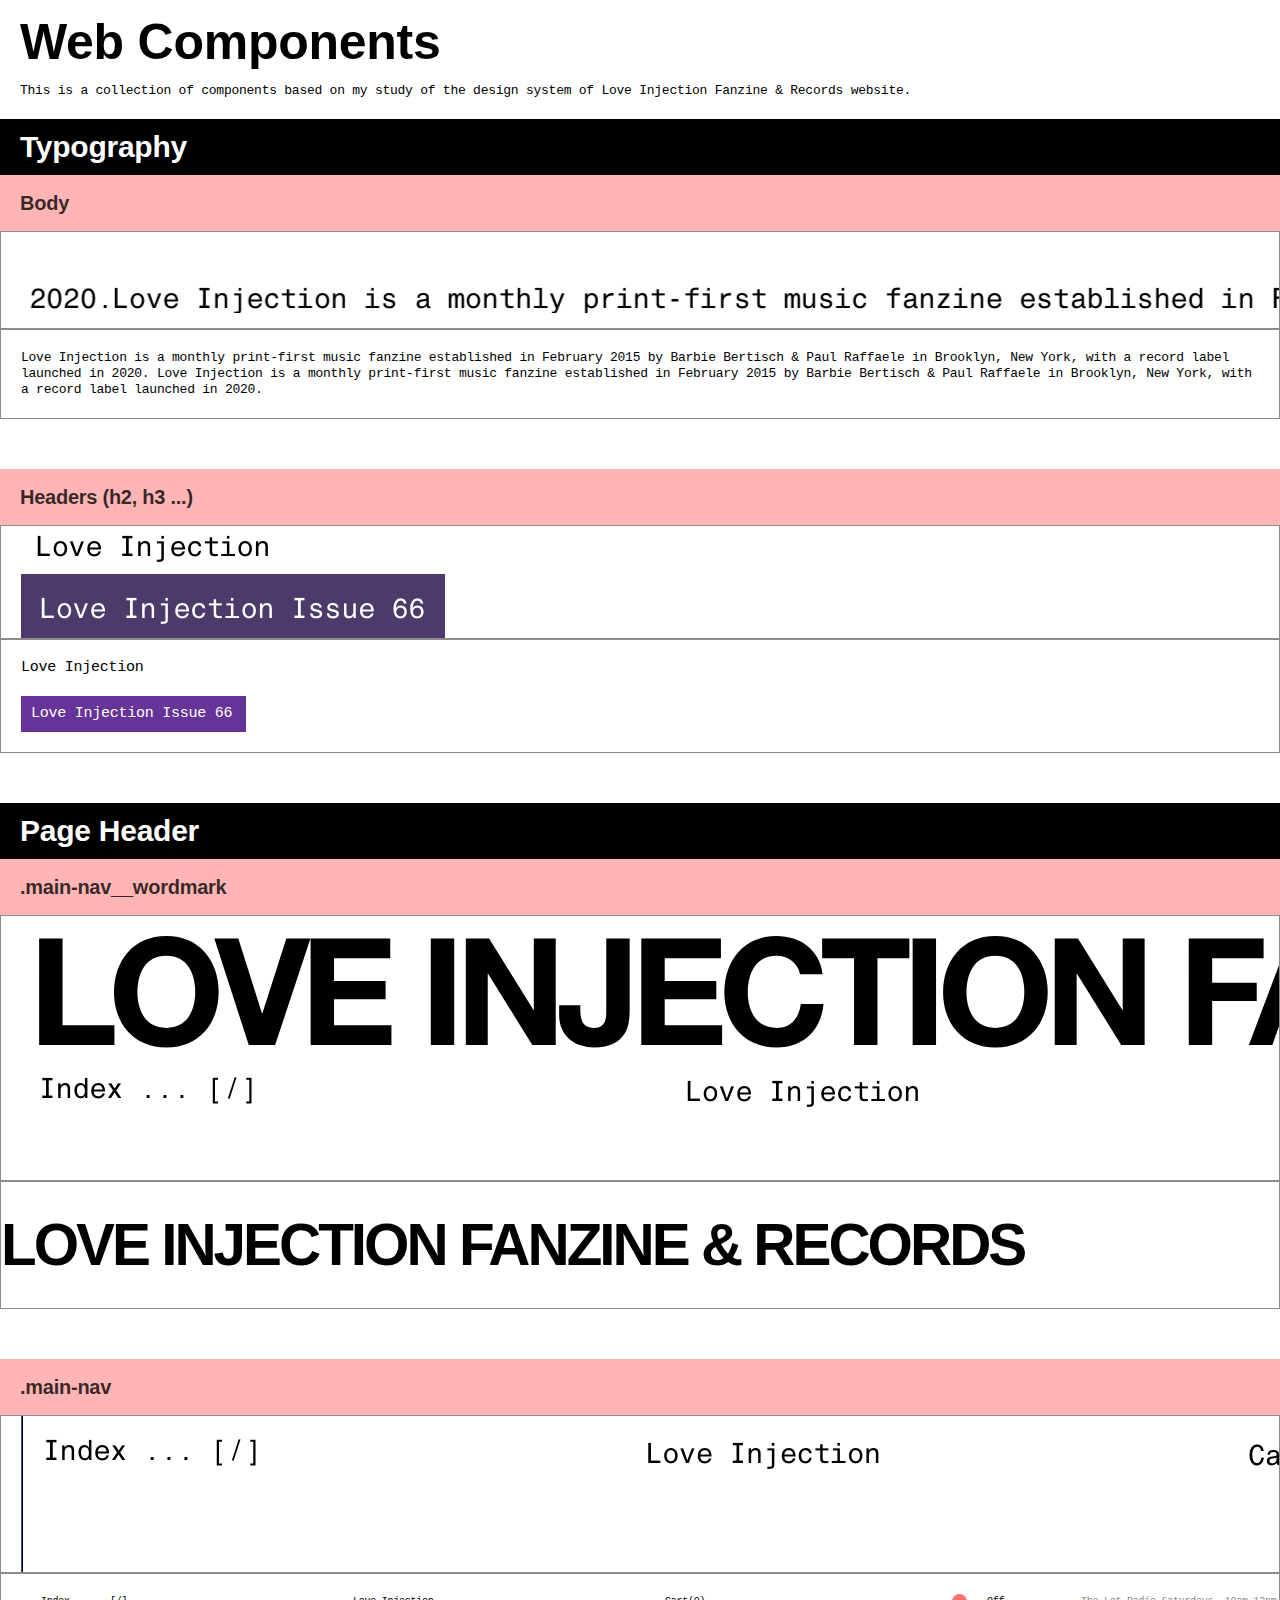
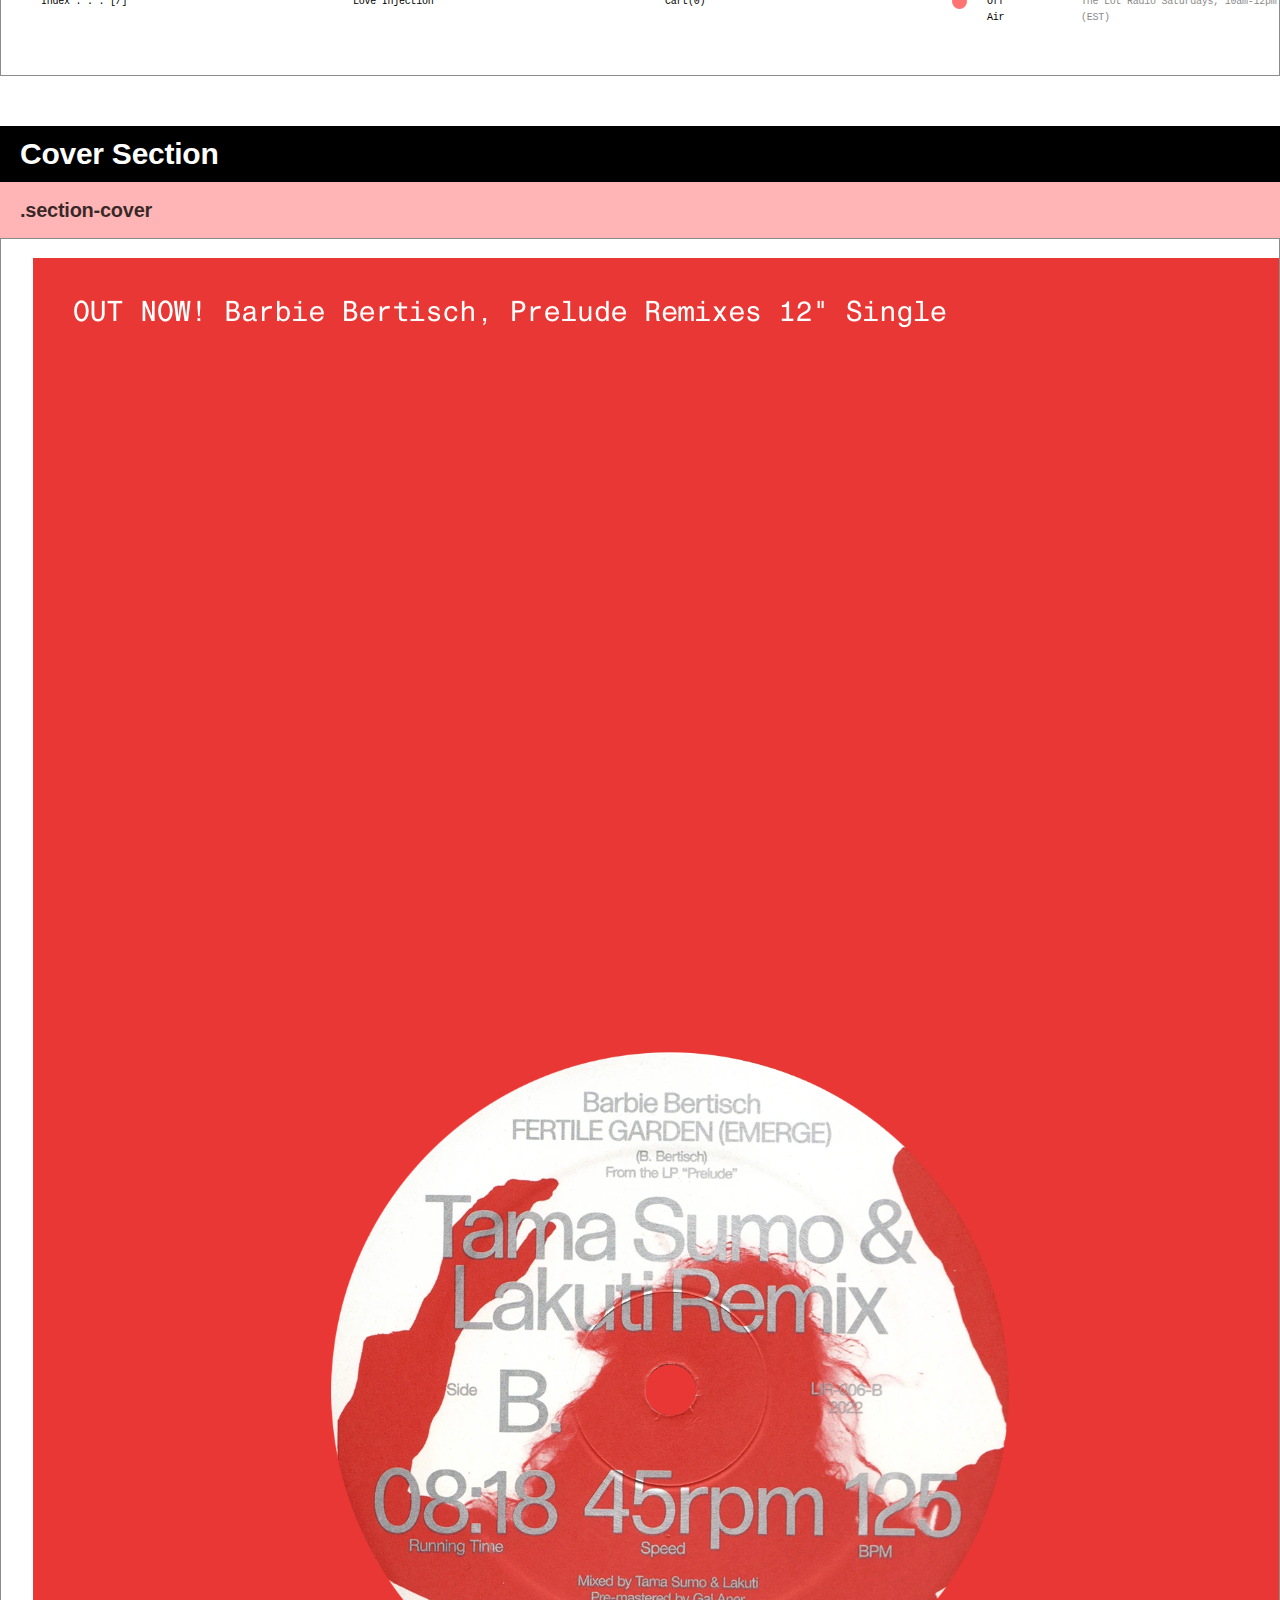
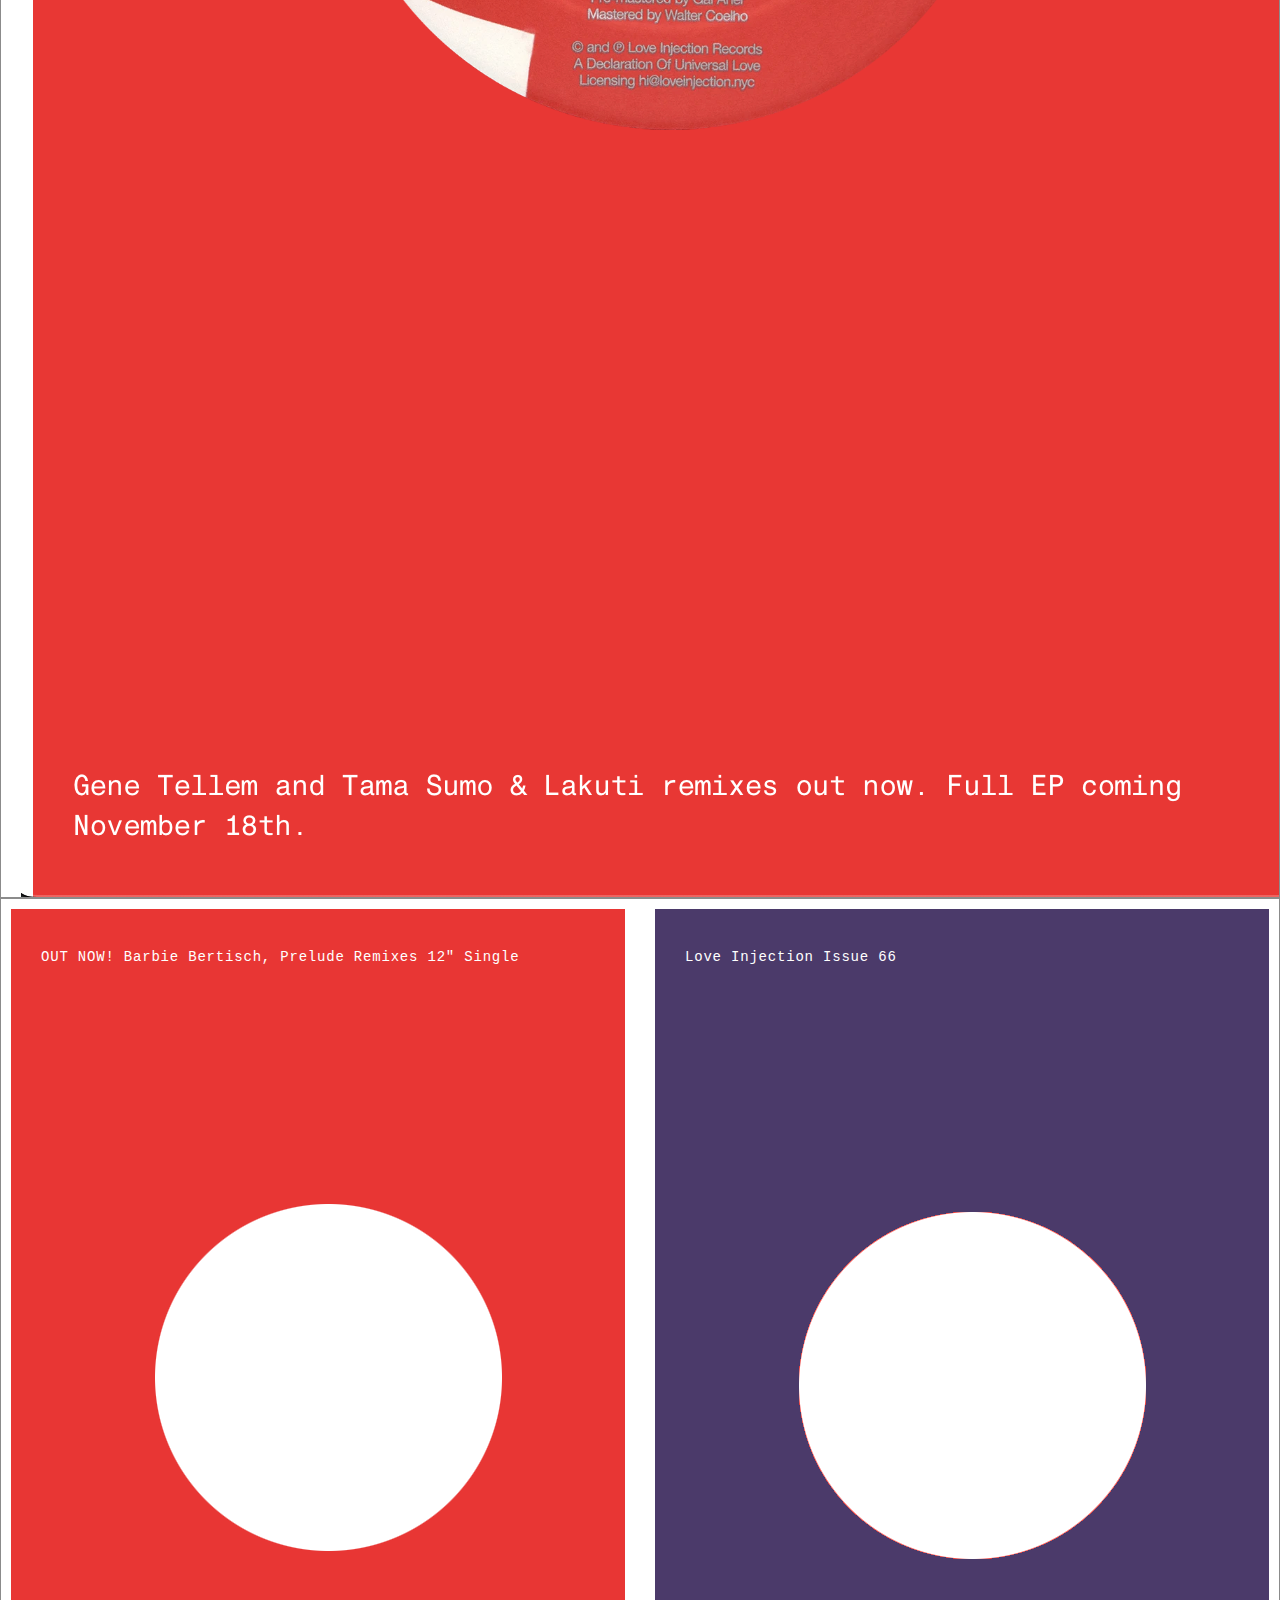
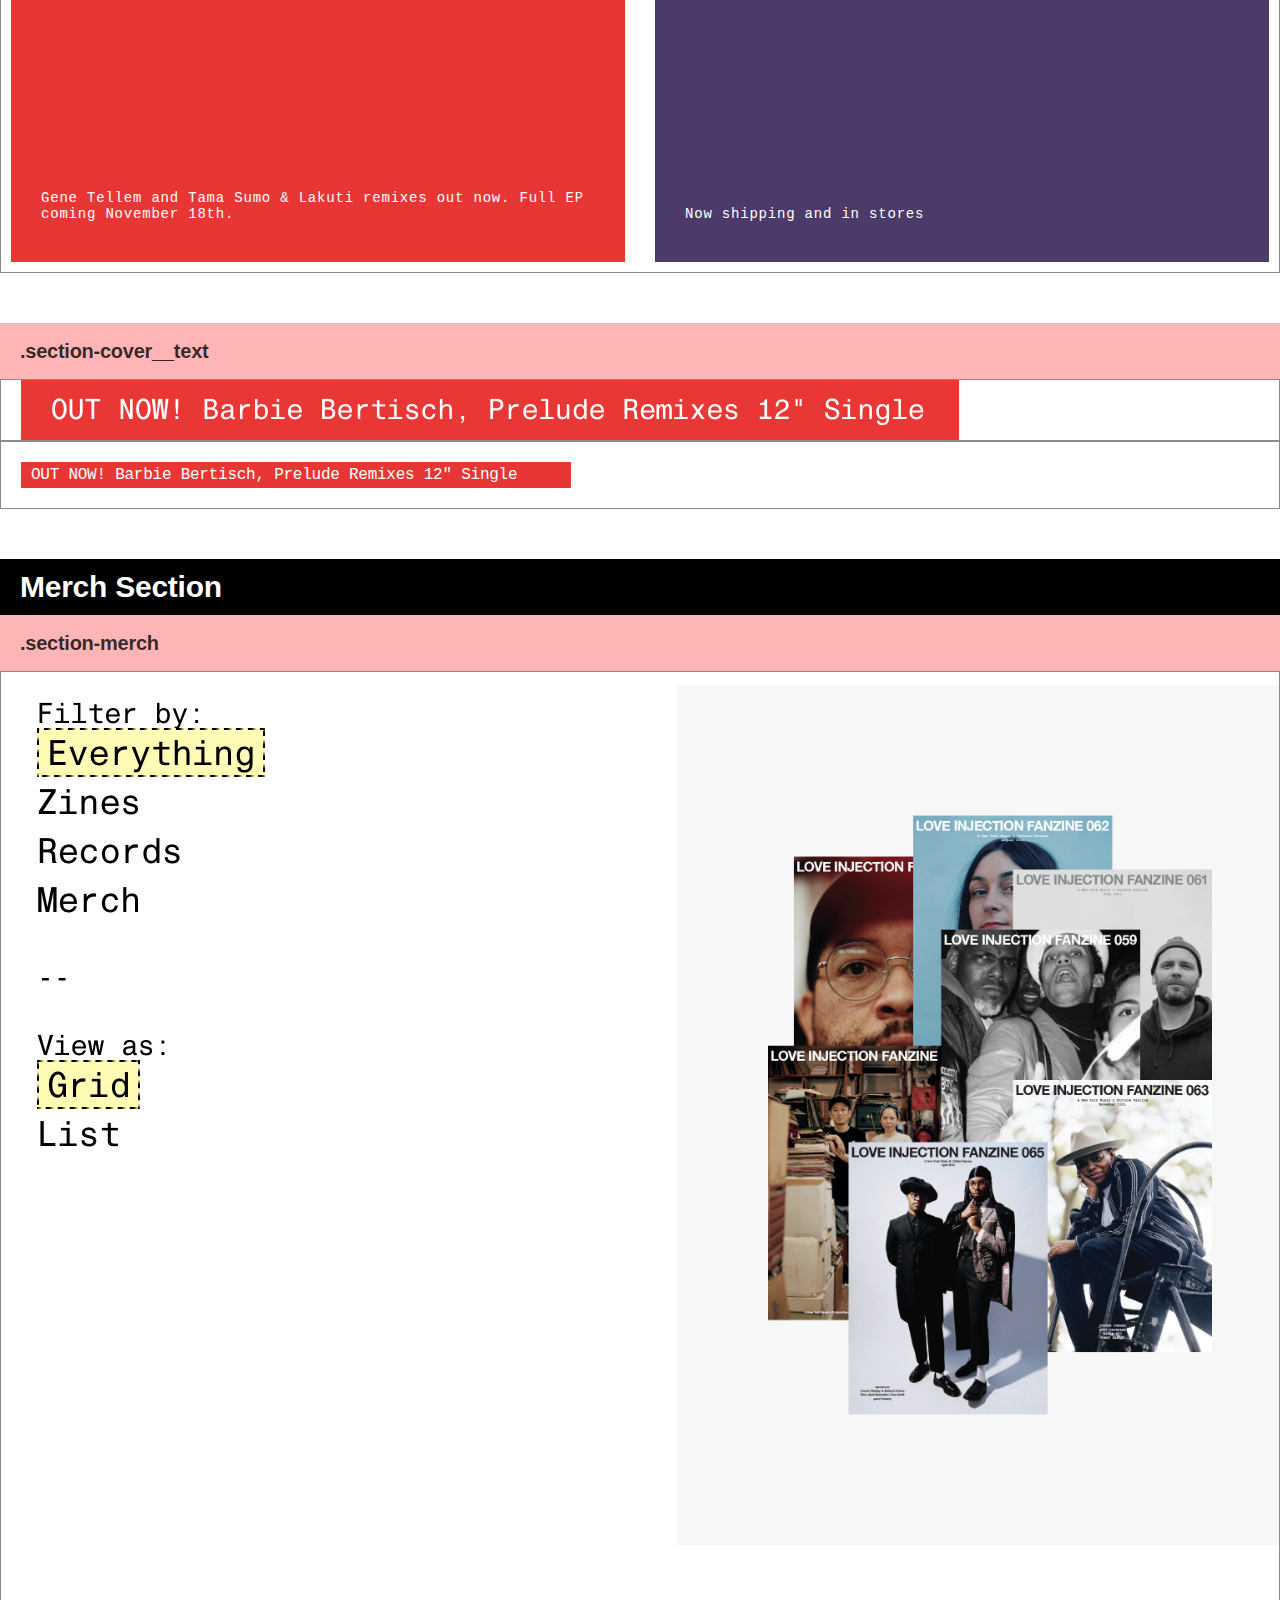
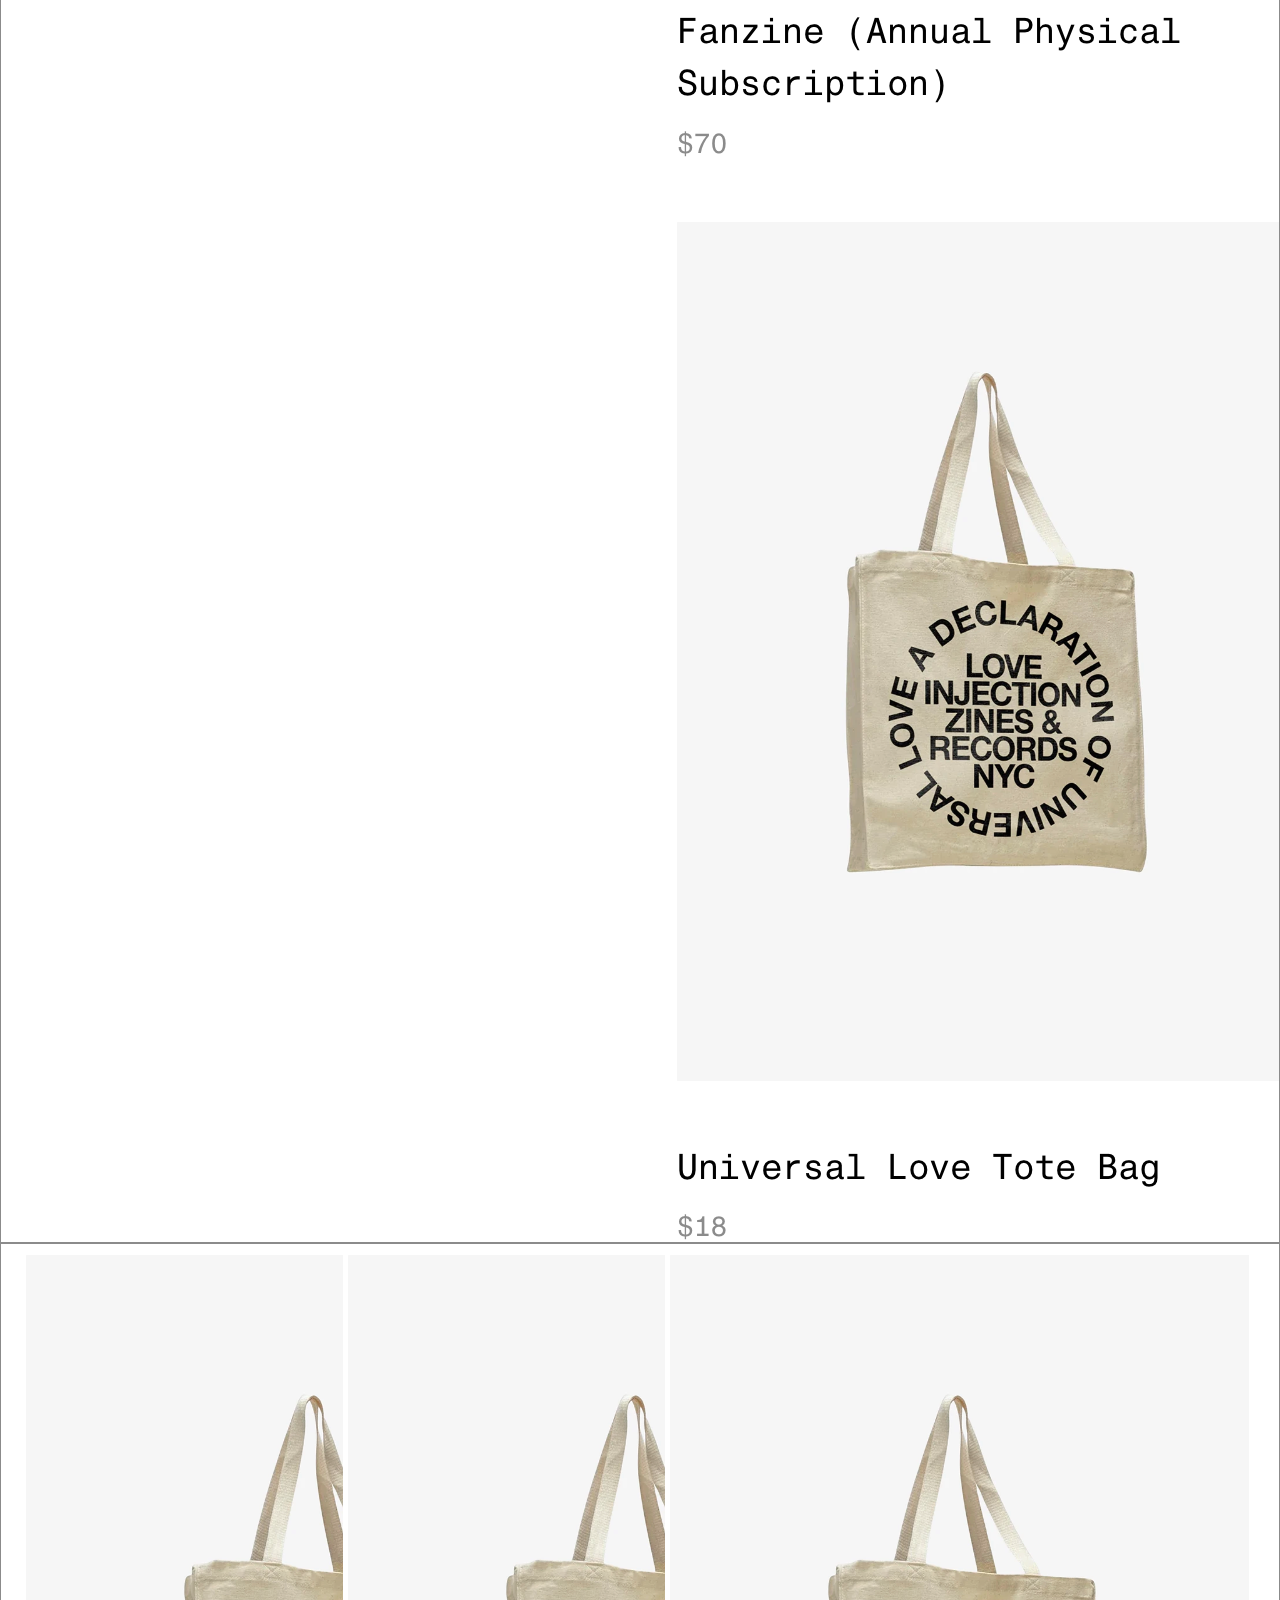
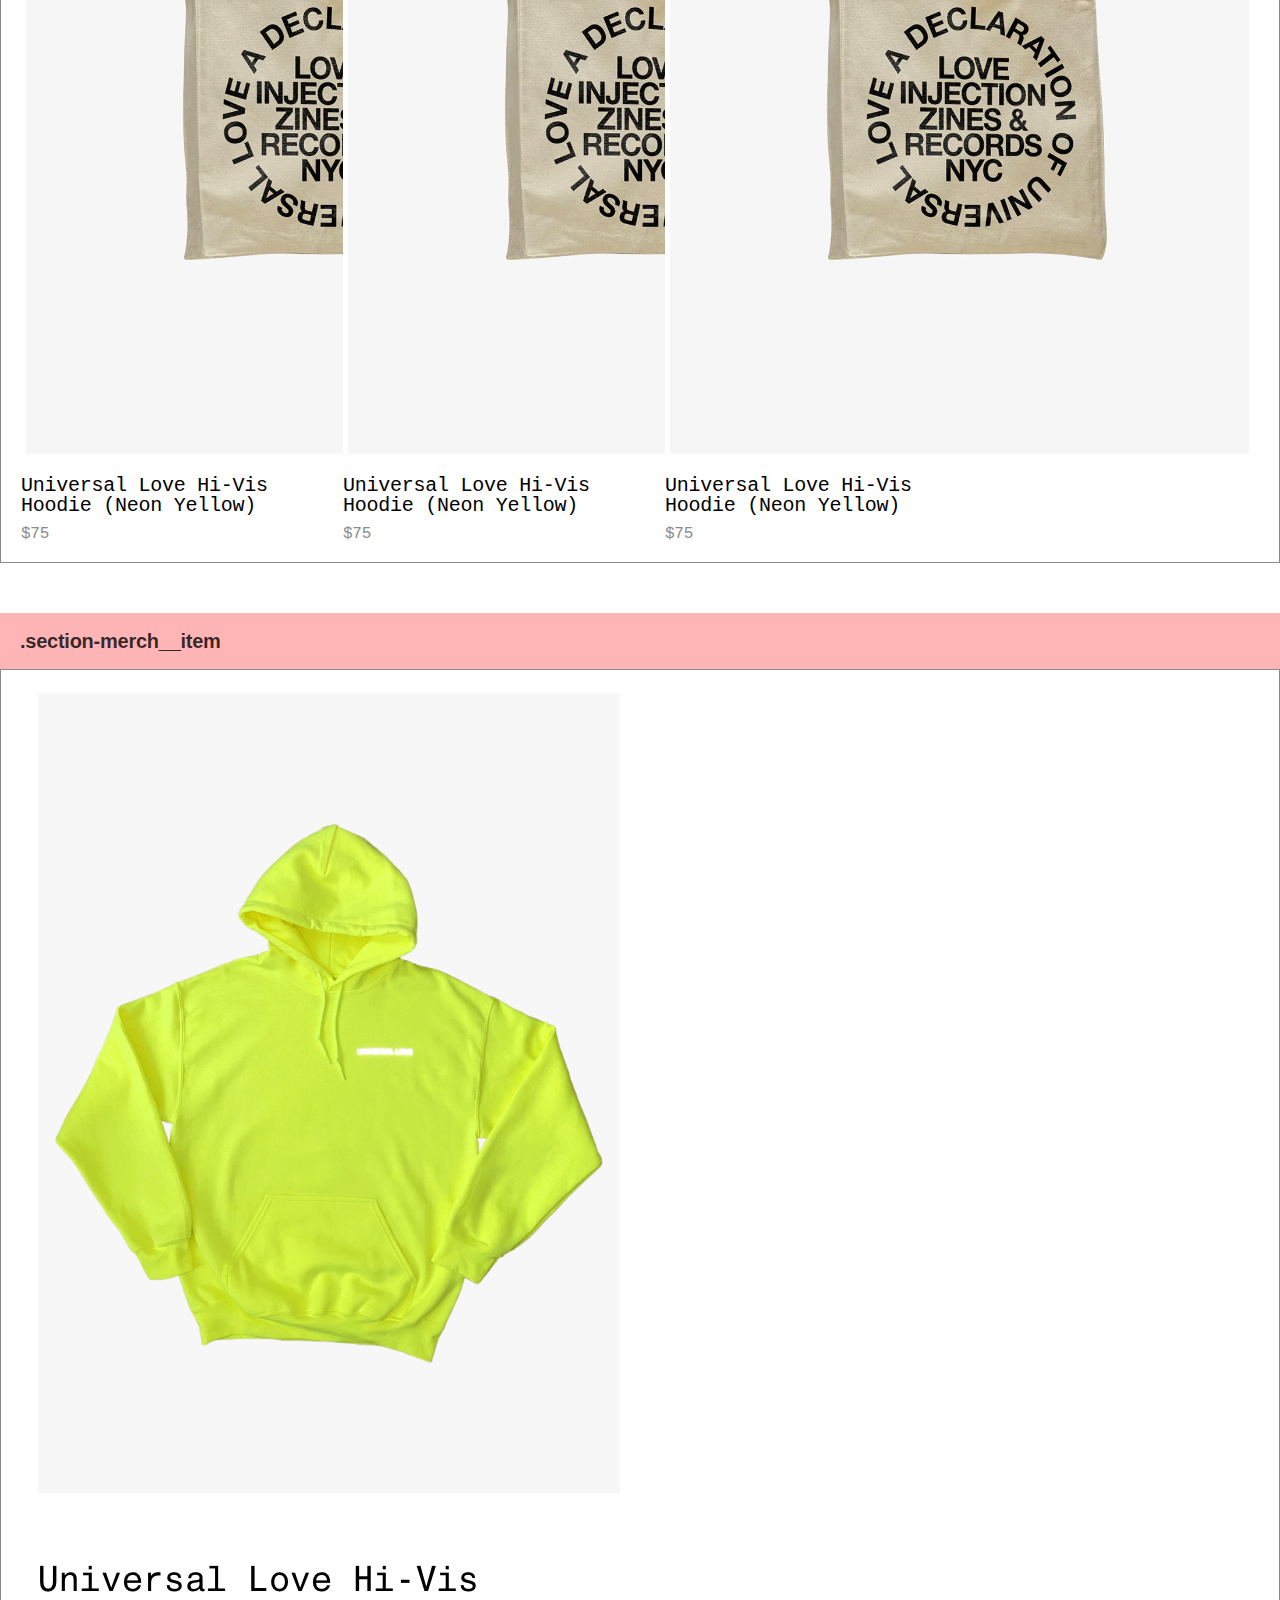
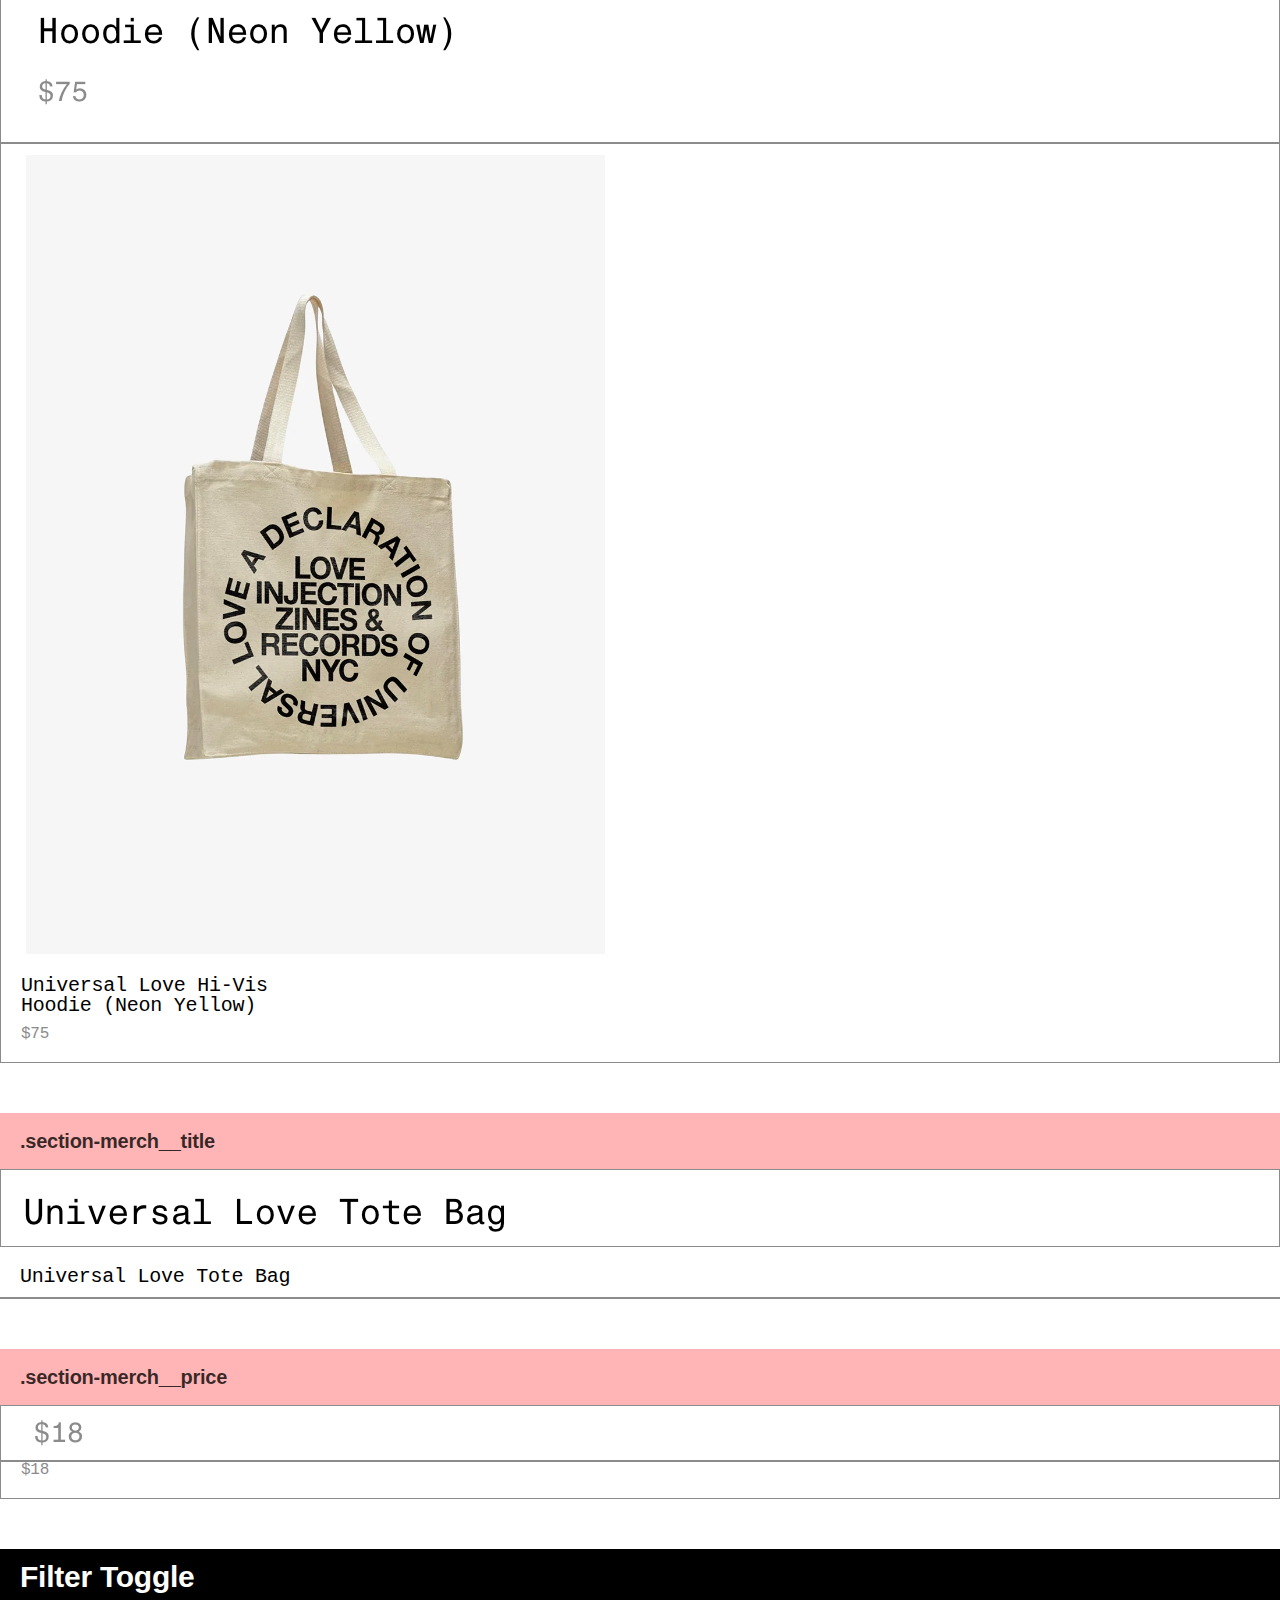
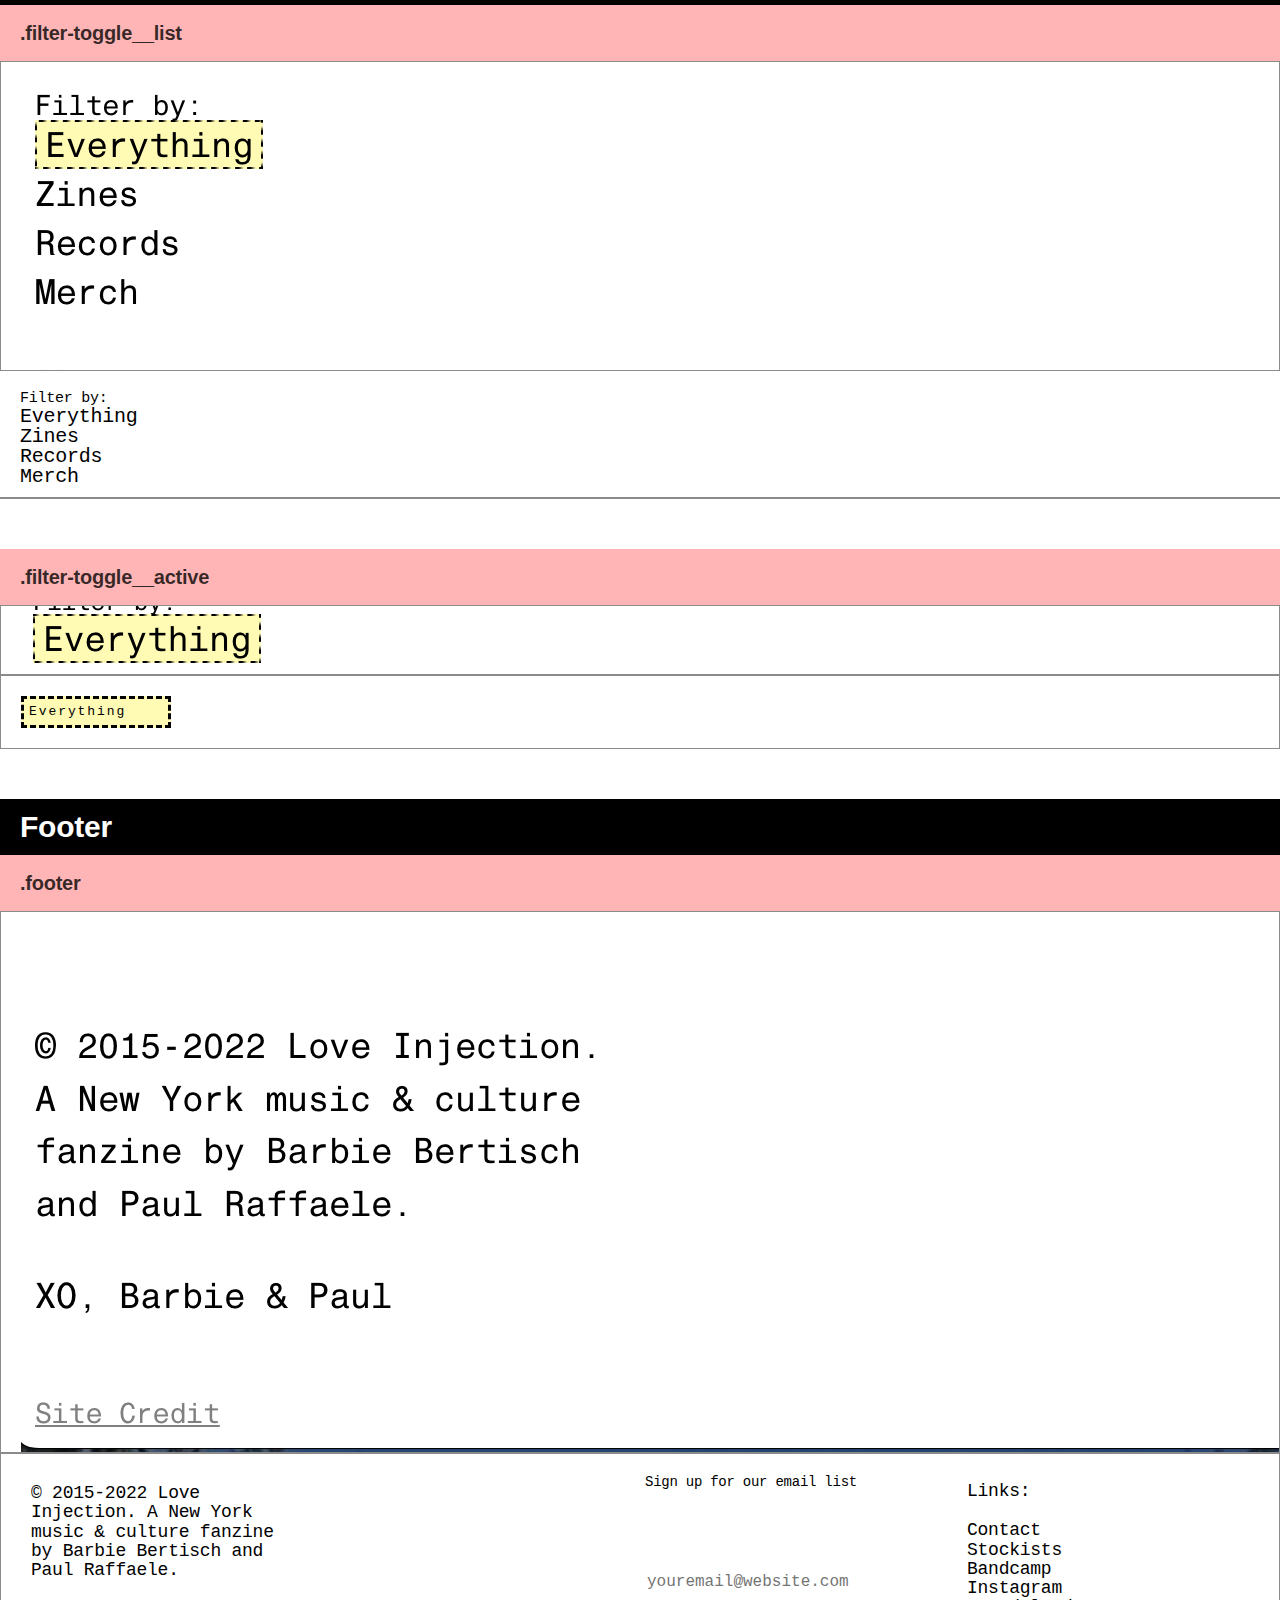
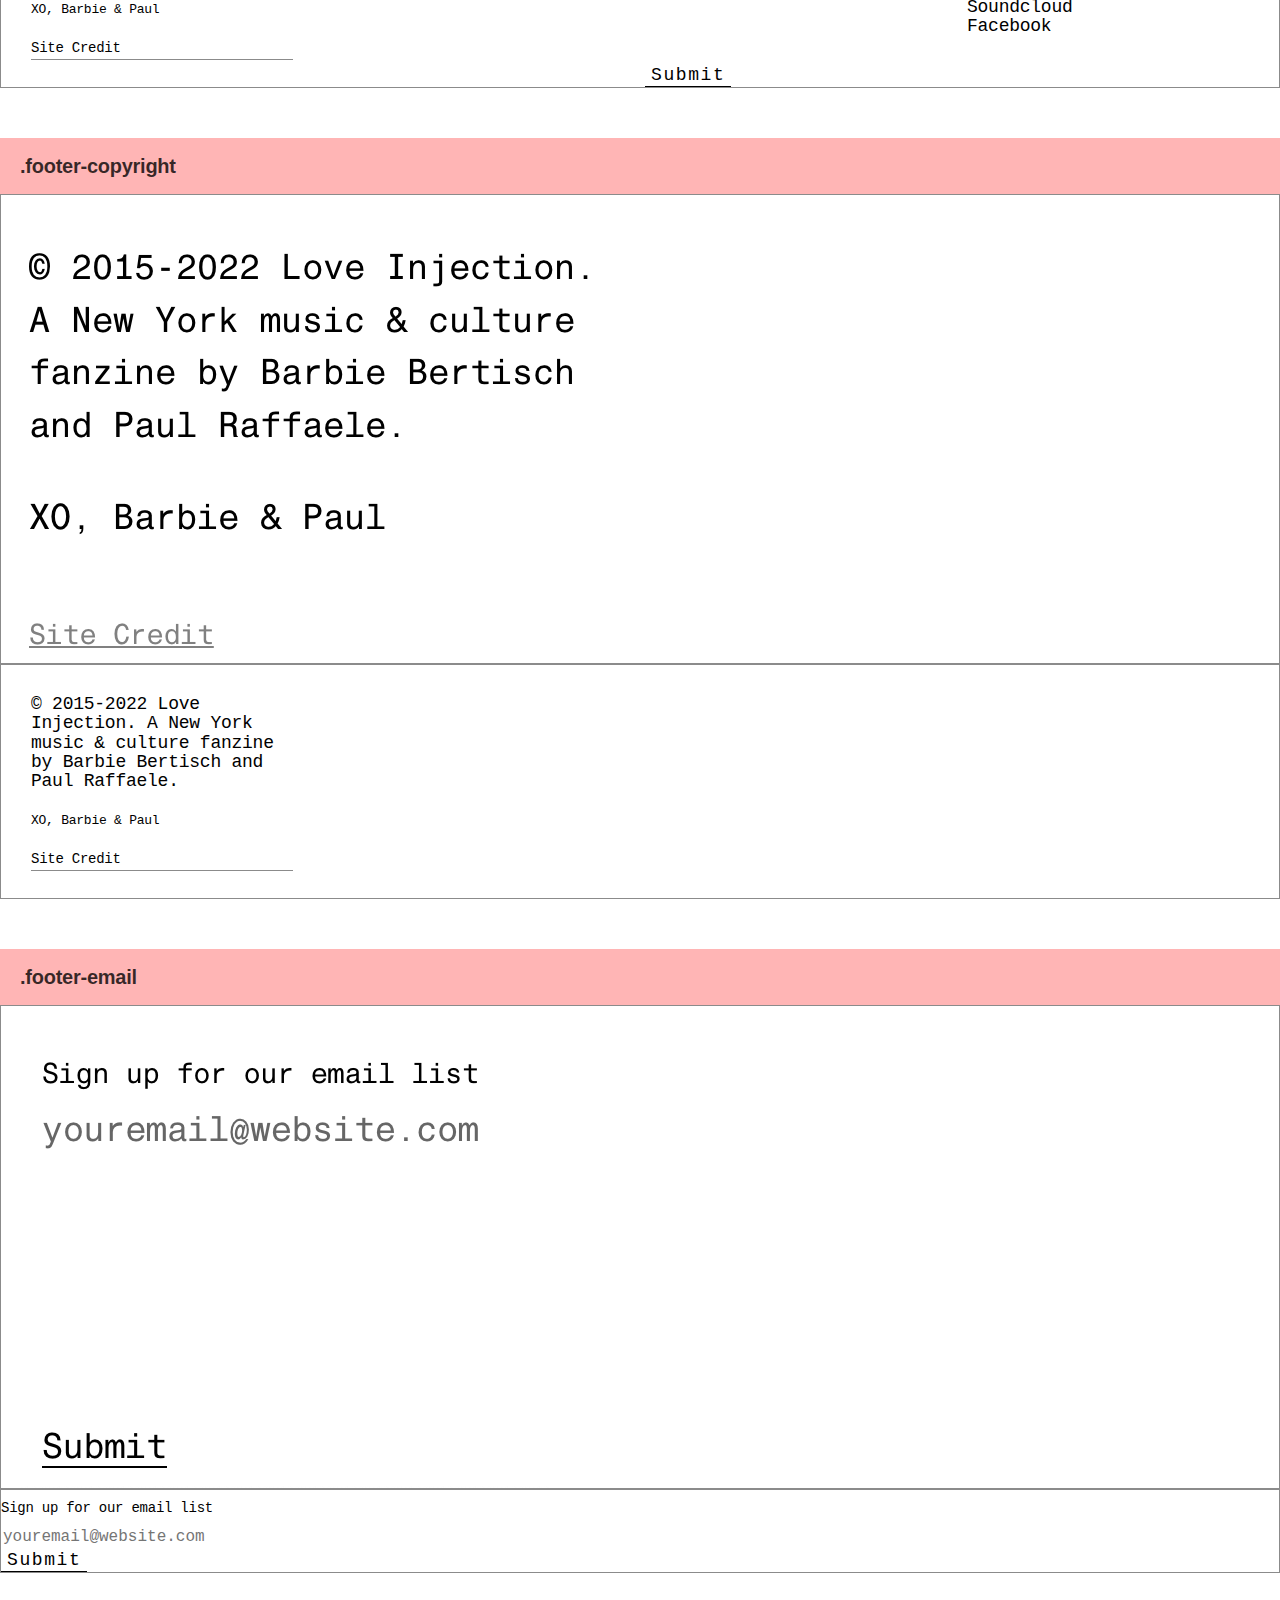
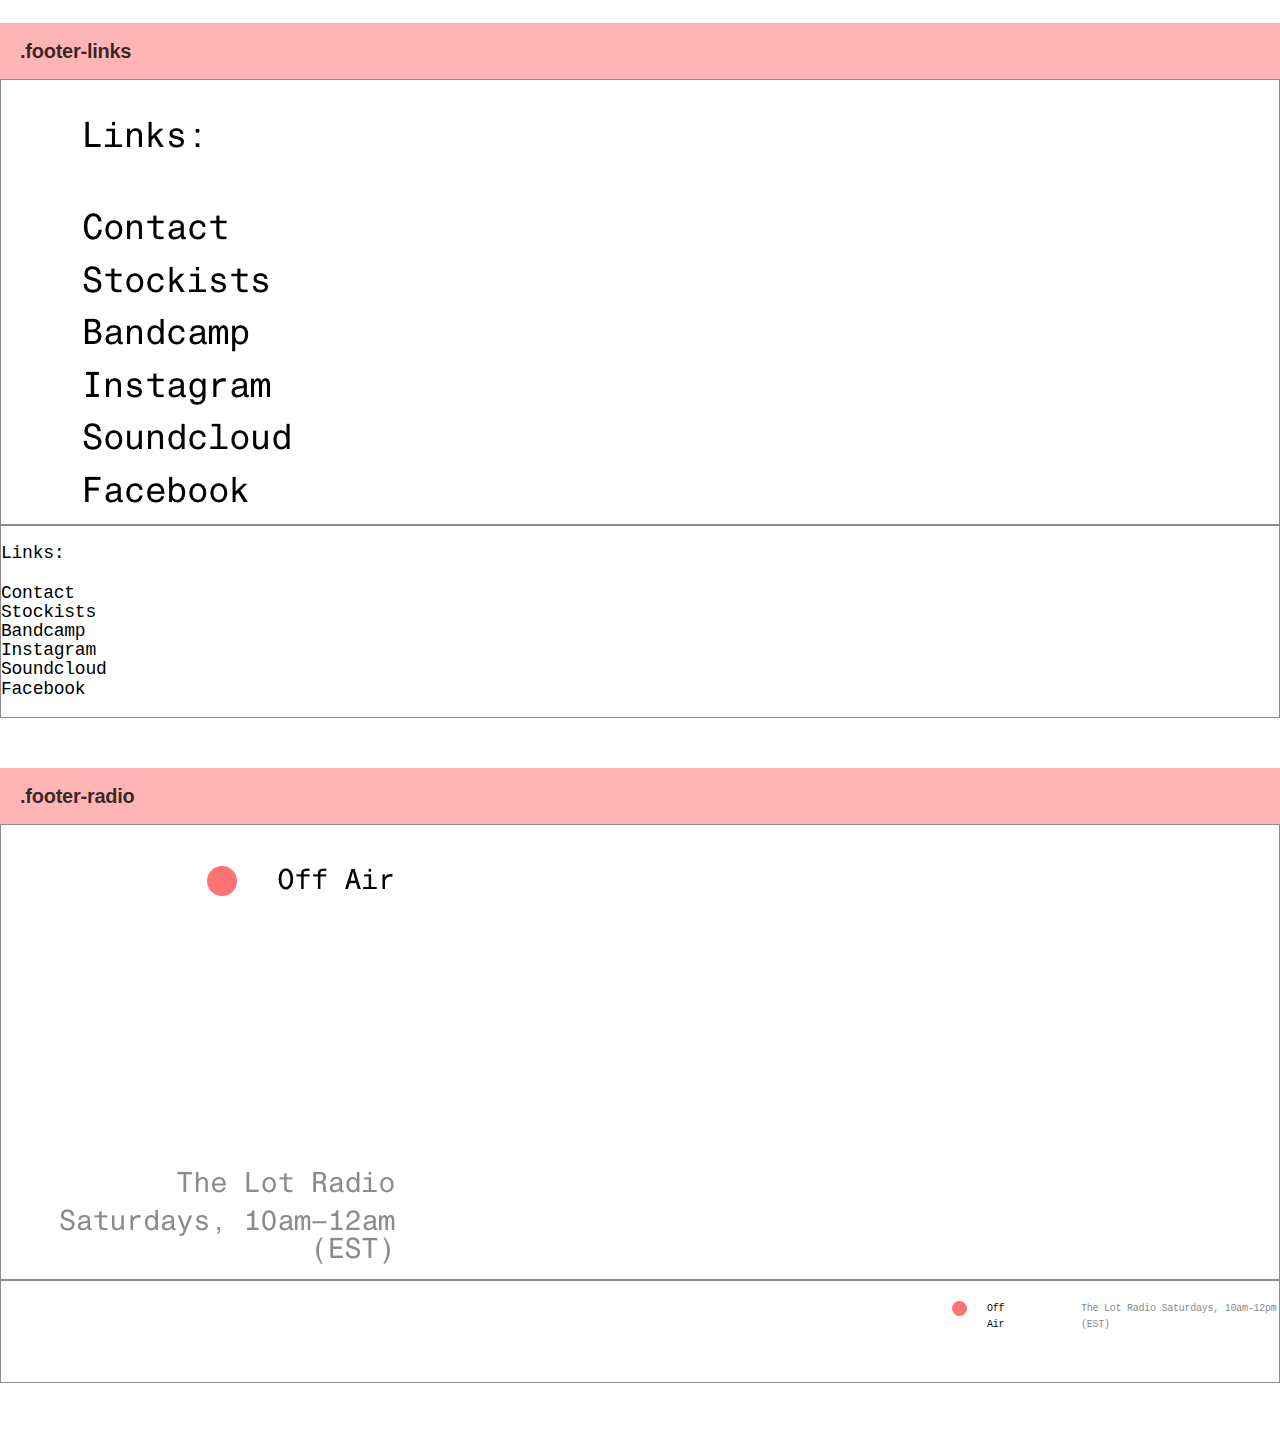
==== components/index.html @ 3a69df6c "update components" ====
<html lang="en">
<head>
    <meta charset="UTF-8">
    <meta http-equiv="X-UA-Compatible" content="IE=edge">
    <meta name="viewport" content="width=device-width, initial-scale=1.0">
    <title>Components | Love Injection</title>
    <link rel="preconnect" href="https://fonts.googleapis.com">
    <link rel="preconnect" href="https://fonts.gstatic.com" crossorigin>
    <link href="https://fonts.googleapis.com/css2?family=Lato:wght@700&family=Open+Sans&family=Roboto+Mono:wght@100&family=Roboto+Slab:wght@900&display=swap" rel="stylesheet">
    <link rel="stylesheet" href="../CSS/normalize.css"/>
    <link rel="stylesheet" href="../CSS/main.css"/>
</head>

<body>
    <h1>Web Components</h1>
    <p>
        This is a collection of components based on my study of the design system of Love Injection Fanzine & Records website.
    </p>

<!--Typography-->    
    <h2>Typography</h2>
    <article class="component">
        <h3 class="component__name">Body</h3>
        <div class="component__img">
        <img 
        srcset="img/section-scrollbar.png 2x" 
        src="img/section-scrollbar.png" alt="body copy">
        </div>
        <div class="component__code">
        <p>
            Love Injection is a monthly print-first music fanzine established in February 2015 by Barbie Bertisch & Paul Raffaele in Brooklyn, New York, with a record label launched in 2020.
            Love Injection is a monthly print-first music fanzine established in February 2015 by Barbie Bertisch & Paul Raffaele in Brooklyn, New York, with a record label launched in 2020.
        </p>
        </div>
    </article>

    <article class="component">
        <h3 class="component__name">Headers (h2, h3 ...)</h3>
        <div class="component__img">
        <img 
        srcset="img/h2__black.png 2x" 
        src="img/h2__black.png" alt="body copy">
        <img 
        srcset="img/h2__white.png 2x" 
        src="img/h2__white.png" alt="body copy">
        </div>
        <div class="component__code">
        <p class="component-header__blk">Love Injection</p>
        <p class="component-header__white">Love Injection Issue 66</p>
        </div>
    </article> 

<!--page header-->      
    <h2>Page Header</h2>
    <article class="component">
        <h3 class="component__name">.main-nav__wordmark</h3>
        <div class="component__img">
        <img 
        srcset="img/page-header.png 2x" 
        src="img/page-header.png" alt="body copy">
        </div>
        <div class="component__code">
        <h1 class="wordmark">LOVE INJECTION FANZINE & RECORDS</h1>
        </div>
    </article>

    <article class="component">
        <h3 class="component__name">.main-nav</h3>
        <div class="component__img">
        <img 
        srcset="img/main-nav.png 2x" 
        src="img/main-nav.png" alt="body copy">
        </div>
        <div class="component__code">
        <div class="main-nav">  
        <ul class="main-nav__list">
            <li class="main-nav__index"><a href="#!">Index . . . [/]</a></li>
            <li class="main-nav__logo"><a href="#!">Love Injection</a></li>
            <li class="main-nav__cart"><a href="#!">Cart(0)</a></li>
            <li class="radio-indicator__button"></li>
            <li class="radio-indicator__status">Off Air</li>
            <li class="radio-indicator__title">The Lot Radio Saturdays, 10am-12pm (EST)</li>
        </ul>
        </div>  
        </div>
    </article>

<!--cover section-->  
    <h2>Cover Section</h2>
    <article class="component">
        <h3 class="component__name">.section-cover</h3>
        <div class="component__img">
        <img 
        srcset="img/section-cover.png 2x" 
        src="img/section-cover.png" alt="body copy">
        </div>
        <div class="component__code">
        <div class="cover-section">
        <div class="cover-section__left">
            <p class="cover-section__title">OUT NOW! Barbie Bertisch, Prelude Remixes 12" Single</p>  
            <img class="cover-section__photo"
            src="img/record.png" alt="record">
            <p class="cover-section__info">Gene Tellem and Tama Sumo & Lakuti remixes out now. Full EP coming November 18th.</p>
        </div>  

        <div class="cover-section__right">
            <p class="cover-section__title">Love Injection Issue 66</p>  
            <img class="cover-section__photo"
            src="img/record.png" alt="record">
            <p class="cover-section__info">Now shipping and in stores</p>
            </div>  
        </div>  
        </div>
    </article>

    <article class="component">
        <h3 class="component__name">.section-cover__text</h3>
        <div class="component__img">
        <img 
        srcset="img/hero-image__title.png 2x" 
        src="img/hero-image__title.png" alt="body copy">
        </div>
        <div class="component__code">
            <p class="cover-section__text">OUT NOW! Barbie Bertisch, Prelude Remixes 12" Single</p>
    
        </div>
    </article>

<!--merch section-->      
    <h2>Merch Section</h2>

    <article class="component">
        <h3 class="component__name">.section-merch</h3>
        <div class="component__img">
        <img 
        srcset="img/section-merch.png 2x" 
        src="img/section-merch.png" alt="merch section">
        </div>

        <div class="component__code">
            <div class="section-merch">
                <div class="merch-item">
                <img class="merch-item__img"
                srcset="img/merch-item__image.png 2x"
                src="img/merch-item__image.png" alt="merch item">
                <div class="merch-details">
                <p class="merch-item__title">Universal Love Hi-Vis Hoodie (Neon Yellow)</p>
                <p class="merch-item__price">$75</p>
                </div>
                </div>
                <div class="merch-item">
                    <img class="merch-item__img"
                    srcset="img/merch-item__image.png 2x"
                    src="img/merch-item__image.png" alt="merch item">
                    <div class="merch-details">
                    <p class="merch-item__title">Universal Love Hi-Vis Hoodie (Neon Yellow)</p>
                    <p class="merch-item__price">$75</p>
                    </div>
                </div>
                <div class="merch-item">
                    <img class="merch-item__img"
                    srcset="img/merch-item__image.png 2x"
                    src="img/merch-item__image.png" alt="merch item">
                    <div class="merch-details">
                    <p class="merch-item__title">Universal Love Hi-Vis Hoodie (Neon Yellow)</p>
                    <p class="merch-item__price">$75</p>
                 </div>
             </div>
            </div>
        </div>
        
    </article>

    <article class="component">
        <h3 class="component__name">.section-merch__item</h3>
        <div class="component__img">
        <img 
        srcset="img/merch-item.png 2x" 
        src="img/merch-item.png" alt="merch section">
        </div>

        <div class="component__code">
            <div class="section-merch">
                <div class="merch-item">
                <img class="merch-item__img"
                srcset="img/merch-item__image.png 2x"
                src="img/merch-item__image.png" alt="merch item">
                <div class="merch-details">
                <p class="merch-item__title">Universal Love Hi-Vis Hoodie (Neon Yellow)</p>
                <p class="merch-item__price">$75</p>
                </div>
                </div>
            </div>
        </div>
    </article>

    <article class="component">
        <h3 class="component__name">.section-merch__title</h3>
        <div class="component__img">
        <img 
        srcset="img/merch-item__title.png 2x" 
        src="img/merch-item__title.png" alt="merch title">
        </div>
        <p class="merch-item__title">Universal Love Tote Bag</p>
        <div class="component__code">
        </div>
    </article>

    <article class="component">
        <h3 class="component__name">.section-merch__price</h3>
        <div class="component__img">
        <img 
        srcset="img/merch-item__price.png 2x" 
        src="img/merch-item__price.png" alt="merch price">
        </div>
        
        <div class="component__code">
        <p class="merch-item__price">$18</p>
        </div>
    </article>

<!--filter toggle-->      
    <h2>Filter Toggle</h2>
    <article class="component">
        <h3 class="component__name">.filter-toggle__list</h3>
        <div class="component__img">
        <img 
        srcset="img/view-toggle.png 2x" 
        src="img/view-toggle.png" alt="view toggle">
        </div>
        <ul class="filter-toggle">
            <li class="filter-toggle__title">Filter by:</li>
            <li class="filter-toggle__item"><a href="#!">Everything</a></li>
            <li class="filter-toggle__item"><a href="#!">Zines</a></li>
            <li class="filter-toggle__item"><a href="#!">Records</a></li>
            <li class="filter-toggle__item"><a href="#!">Merch</a></li>
        </ul>
        <div class="component__code">
        
        </div>
    </article>

    <article class="component">
        <h3 class="component__name">.filter-toggle__active</h3>
        <div class="component__img">
        <img 
        srcset="img/filter-toggle__active.png 2x" 
        src="img/filter-toggle__active.png" alt="merch section">
        </div>

        <div class="component__code">
            <p class="filter-toggle__active">Everything</p>
        </div>
    </article>

<!--footer-->  
<h2>Footer</h2>
<article class="component">
    <h3 class="component__name">.footer</h3>
    <div class="component__img">
    <img 
    srcset="img/footer.png 2x" 
    src="img/footer.png" alt="body copy">
    </div>
    <div class="component__code">
    <div class="footer-grid">   
        <div class="footer-details">
        <p class="footer-copyright">&copy 2015-2022 Love Injection. A New York music & culture fanzine by Barbie Bertisch and Paul Raffaele.</p>
        <p>XO, Barbie & Paul</p>
        <p class="footer-copyright__credit"><a href="#!">Site Credit</a></p>
        </div>
        <div class="footer-email">
        <p class="footer-signup">Sign up for our email list</p>
        <input class="input" type="email" placeholder="youremail@website.com">
        <input class="button" type="submit">
        </div>  
        <div class="footer-links">
            <ul class="footer-links__list">
                <li class="footer-links__header"><a href="#!">Links:</a></li>
                <li class="footer-links"><a href="#!">Contact</a></li>
                <li class="footer-links"><a href="#!">Stockists</a></li>
                <li class="footer-links"><a href="#!">Bandcamp</a></li>
                <li class="footer-links"><a href="#!">Instagram</a></li>
                <li class="footer-links"><a href="#!">Soundcloud</a></li>
                <li class="footer-links"><a href="#!">Facebook</a></li>
            </ul>    
        </div>  

        
    </div> <!--end footer grid-->
    </div>
</article>

<article class="component">
    <h3 class="component__name">.footer-copyright</h3>
    <div class="component__img">
    <img 
    srcset="img/footer-copyright.png 2x" 
    src="img/footer-copyright.png" alt="body copy">
    </div>
    <div class="component__code">
        <div class="footer-grid">  
        <div class="footer-details">
            <p class="footer-copyright">&copy 2015-2022 Love Injection. A New York music & culture fanzine by Barbie Bertisch and Paul Raffaele.</p>
            <p>XO, Barbie & Paul</p>
            <p class="footer-copyright__credit"><a href="#!">Site Credit</a></p>
        </div> 
        </div>
    </div>
</article>

<article class="component">
    <h3 class="component__name">.footer-email</h3>
    <div class="component__img">
    <img 
    srcset="img/footer-email.png 2x" 
    src="img/footer-email.png" alt="body copy">
    </div>
    <div class="component__code">
        <div class="footer-email">
        <p class="footer-signup">Sign up for our email list</p>
        <input class="input" type="email" placeholder="youremail@website.com">
        <input class="button" type="submit">
        </div>  
    </div>
</article>

<article class="component">
    <h3 class="component__name">.footer-links</h3>
    <div class="component__img">
    <img 
    srcset="img/footer-links.png 2x" 
    src="img/footer-links.png" alt="body copy">
    </div>
    <div class="component__code">
        <div class="footer-link">  
            <ul class="footer-links__list">
                <li class="footer-links__header"><a href="#!">Links:</a></li>
                <li class="footer-links"><a href="#!">Contact</a></li>
                <li class="footer-links"><a href="#!">Stockists</a></li>
                <li class="footer-links"><a href="#!">Bandcamp</a></li>
                <li class="footer-links"><a href="#!">Instagram</a></li>
                <li class="footer-links"><a href="#!">Soundcloud</a></li>
                <li class="footer-links"><a href="#!">Facebook</a></li>
            </ul>
        </div>  
    </div>
</article>

<article class="component">
    <h3 class="component__name">.footer-radio</h3>
    <div class="component__img">
    <img 
    srcset="img/footer-radio.png 2x" 
    src="img/footer-radio.png" alt="body copy">
    </div>
    <div class="component__code">
        <div class="main-nav">  
            <ul class="main-nav__list">
                <li class="radio-indicator__button"></li>
                <li class="radio-indicator__status">Off Air</li>
                <li class="radio-indicator__title">The Lot Radio Saturdays, 10am-12pm (EST)</li>
            </ul>
        </div>  
    </div>
</article>
    

</body>
</html>
---- CSS/main.css ----
:root {
    --font-mono: Roboto Mono Medium, monospace;
    --font-san-serif: Roboto, sans-serif;
    --black: #000;
    --white: #fff;
    --gray: #8b8b8b;
    --pale-yellow: #fffab4;
    --light-red: #ff7373;
    --red: #E83634;
}

/*main*/

html {
    box-sizing: border-box;
  }
  *, *:before, *:after {
    box-sizing: inherit;
    margin: 0, 10px;
  }

h1 {
    font-family: sans-serif;
    font-size: 50px;
    padding-left: 20px;
    margin-bottom: 50px 50px;
}  

h2 {
    font-family: sans-serif;
    font-size: 30px;
    margin: 10px 0px 0px 0px;
    padding: 20px 20px;
    background-color: #000;
    color: #fff;
}

h3 {
    font-family: sans-serif;
    font-size: 20px;
    margin: 0px 0px 0px 0px;
    padding: 20px 20px;
    background-color: #ff737386;
    color: rgba(0, 0, 0, 0.785);
}

p {
    font-family: var(--font-mono);
    font-size: small;
    margin: 20px 20px 20px 20px; 
}

a {
    text-decoration: none;
    color: #000;
}



/*Typogrophy*/  
body {
    font-family: var(--font-mono);
    color: var(--black);
    font-size: x-small;
    line-height: 1rem;
    letter-spacing: -.25px;
}  

img {
    display: block;
}

/*components*/

.component {

    margin-bottom: 50px;
}

.component__code {
    border: 1px solid var(--gray);
}

.component img {
    max-width: initial;
    margin-left: 20px;
}

.component__img {
    border: 1px solid var(--gray);
    overflow-x: auto;
}

.component-header__blk {
    font-family: var(--font-mono);
    font-size: 15px;
    font-weight: 200;
    letter-spacing: -.25px;;
    color: #000;
}

.component-header__white {
    font-family: var(--font-mono);
    font-size: 15px;
    font-weight: 225    ;
    color: var(--white);
    background-color: rebeccapurple;
    width: 225px;
    padding: 10px 10px;
}

/*page header*/
.wordmark {
    display: inline-flex;
    flex-wrap: nowrap;
    font-family: sans-serif;
    font-weight: 700;
    font-size: 3.65rem;
    letter-spacing: -3px;
    line-height: 3rem;
    margin-left: 0;
    padding-left: 0;
}

.main-nav {
   display: grid;   
}

.main-nav__list {
    display: grid;
    grid-template-columns: repeat(12, minmax(81px, 1fr));
    grid-template-rows: 71px;
    grid-gap: 10px;
    list-style: none;
    padding-top: 10px;
}

.main-nav__index {
    grid-column: 1 / 3;
}

.main-nav__logo {
    grid-column: 4 / 6;
}

.main-nav__cart {
    grid-column: 7 / 9;
}

.radio-indicator__button {
    background-color: #ff7373;
    width: 15px;
    height: 15px;
    border-radius: 15px;
    grid-column: 9;
    justify-self: end;
    
}

.radio-indicator__status {
    padding-left: 10px;
    padding-right: 50px;
    display: flex;
    flex-wrap: wrap;
    grid-column: 10;
    justify-self: center;
}

.radio-indicator__title {
    grid-column: 11 / 13;
    display: flex;
    flex-wrap: wrap;
    color: var(--gray);
}

/*cover section*/

.cover-section {
    display: grid;
    grid-template-columns: repeat(12, minmax(81px, 1fr));
    grid-template-rows: 973px;
    grid-gap: 10px;
}

.cover-section__left {
    display: flex;
    flex-wrap: wrap;
    flex-direction: column;
    justify-content: space-between;
    align-items: center;
    margin: 10px 10px;
    padding: 20px 10px;
    background-color: var(--red);
    grid-column: 1 / 7;
}

.cover-section__right {
    display: flex;
    flex-wrap: wrap;
    flex-direction: column;
    justify-content: space-between;
    align-items: center;
    margin: 10px 10px;
    padding: 20px 10px;
    background-color: rgb(75, 58, 106);
    grid-column: 7 / 13;
}

.cover-section__title {
    color: var(--white);
    letter-spacing: .05rem;
    grid-column: 1 / 6;
    font-size: 14px;
    align-self: flex-start;
}


.cover-section__photo {
    display: flex;
}

.cover-section__info {
    color: var(--white);
    letter-spacing: .05rem;
    font-size: 14px;
    align-self: flex-start;
}

.cover-section__text {
    color: var(--white);
    font-size: 16px;
    background-color: #E83634;
    width: 550px;
    padding: 5px 10px;
}


/*merch section*/

.section-merch{
    display: grid;
    grid-template-columns: repeat(4, minmax(264px, 1fr));
    grid-gap: 10px;
    margin-top: 10px;
}

.merch-item {
   
}

.merch-item__price {
    font-family: var(--font-mono);
    font-size: 16px;
    margin-top: 0px;
    color: var(--gray)
}

.merch-item__title {
    font-family: var(--font-mono);
    font-size: 20px;
    line-height: 1.25rem;
    margin-bottom: 10px;
    color: var(--black)
}

/*filter toggle*/

.filter-toggle {
    list-style: none;
    padding: 0px 10px 0px 10px;
}

.filter-toggle__title {
    font-size: 15px;
    padding-left: 10px;
    padding-top: 10px;
}

.filter-toggle__item {
    font-size: 20px;
    padding: 2px 10px;
}

.filter-toggle__active {
    background-color: var(--pale-yellow);
    width: 150px;
    padding: 5px 5px;
    letter-spacing: .12rem;
    border-style: dashed;
}

/*footer section*/
.footer-grid {
    display: grid;
    grid-template-columns: repeat(12, minmax(81px, 1fr));
    grid-template-rows: 223px;
    grid-gap: 10px;
    list-style: none;
    padding-top: 10px;
}

.footer-details {
    grid-column: 1 / 4;
    line-height: 1.2rem;
    margin-left: 10px;
    margin-right: 0px;
}

.footer-copyright {
    font-size: 18px;

}

.footer-copyright__credit {
    color: var(--gray);
    font-size: 14px;
    border-bottom: 1px solid #8b8b8b;
}

.footer-email {
    grid-column: 7 / 10;
    display: flex;
    flex-direction: column;
    justify-content: space-between;
    align-items: flex-start;
}

.footer-signup {
    font-size: 14px;
    margin: 10px 0;
}

.input {
    background-color: var(--white);
    border: none;
    padding: 2px 2px;
    font-size: 16px;
}

.button {
    background-color: var(--white);
    border: none;
    border-bottom: .5px solid var(--black);
    font-size: 18px;
    letter-spacing: .1rem;
}

.footer-links__list {
    list-style: none;
    padding: 0;
    font-size: 18px;
    line-height: 1.2rem;
}

.footer-links {
    grid-column: 10;
}

.footer-links__header {
    padding-bottom: 20px;
}
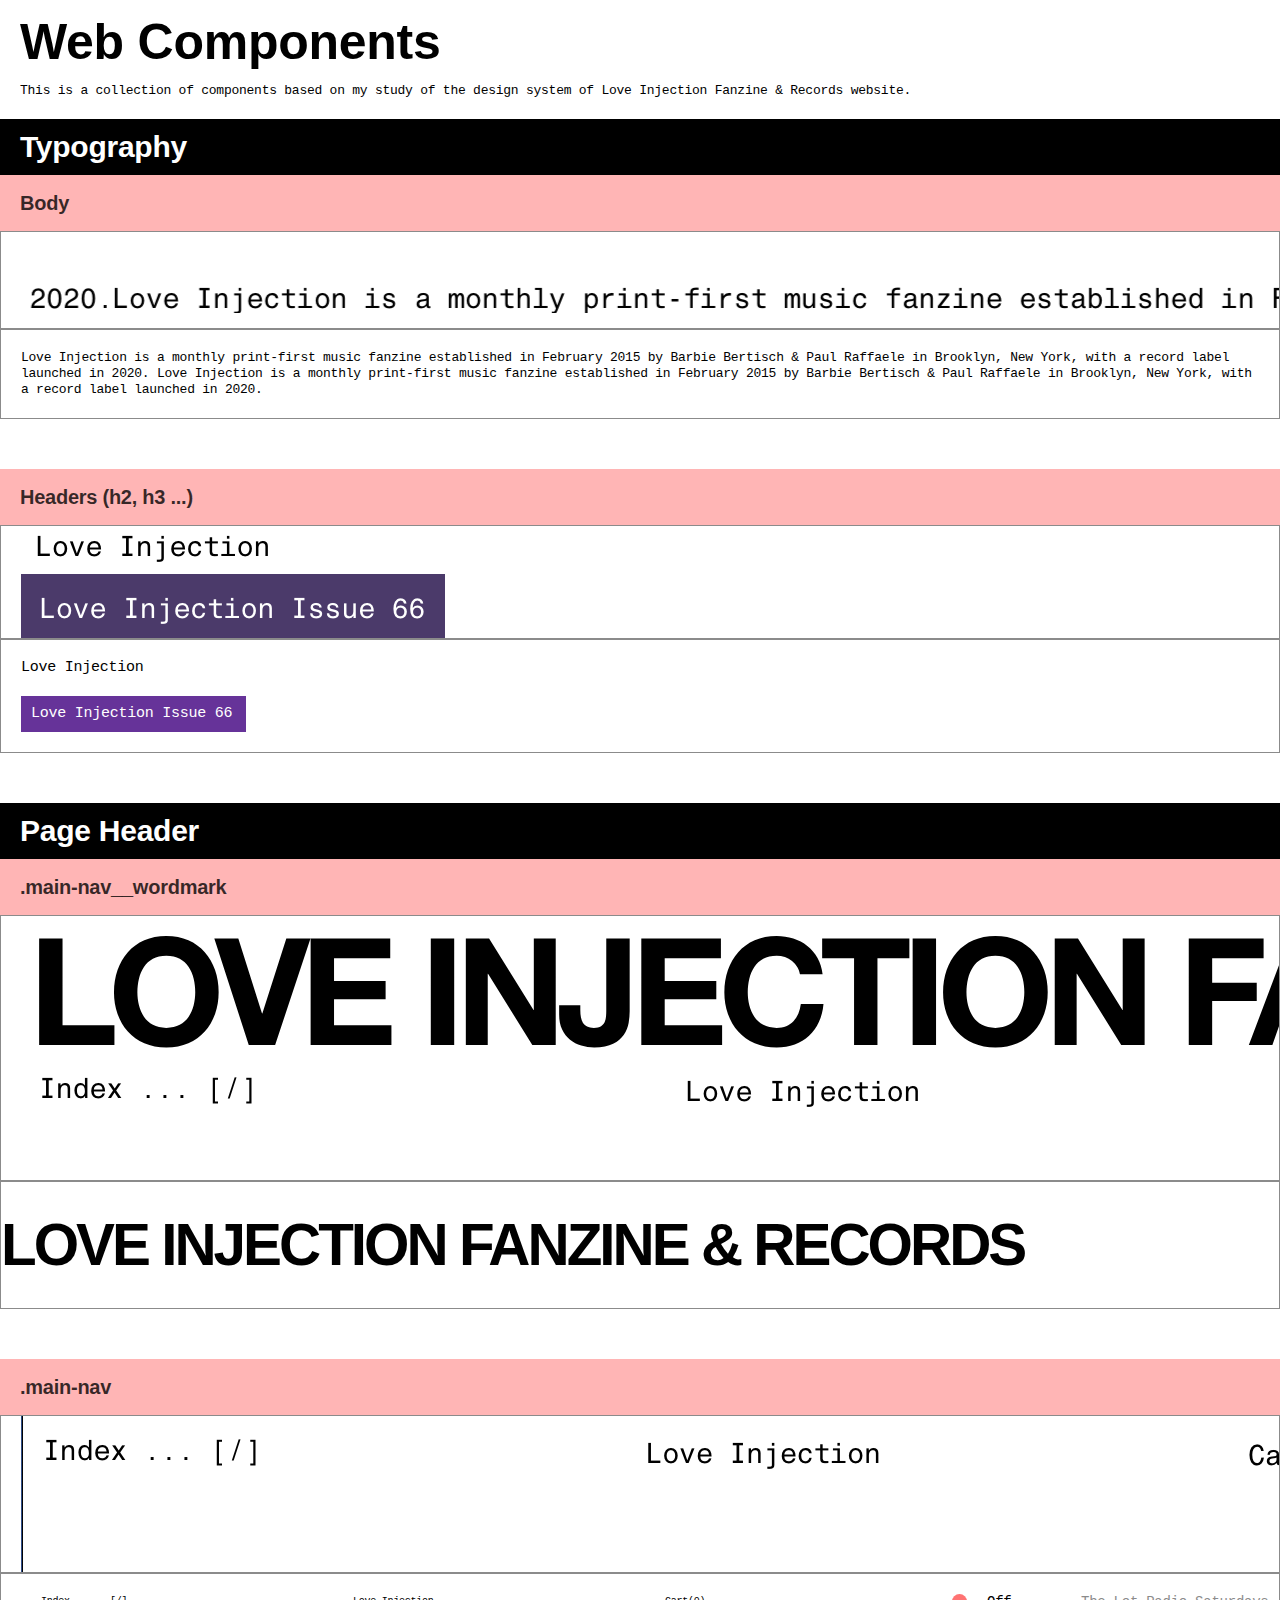
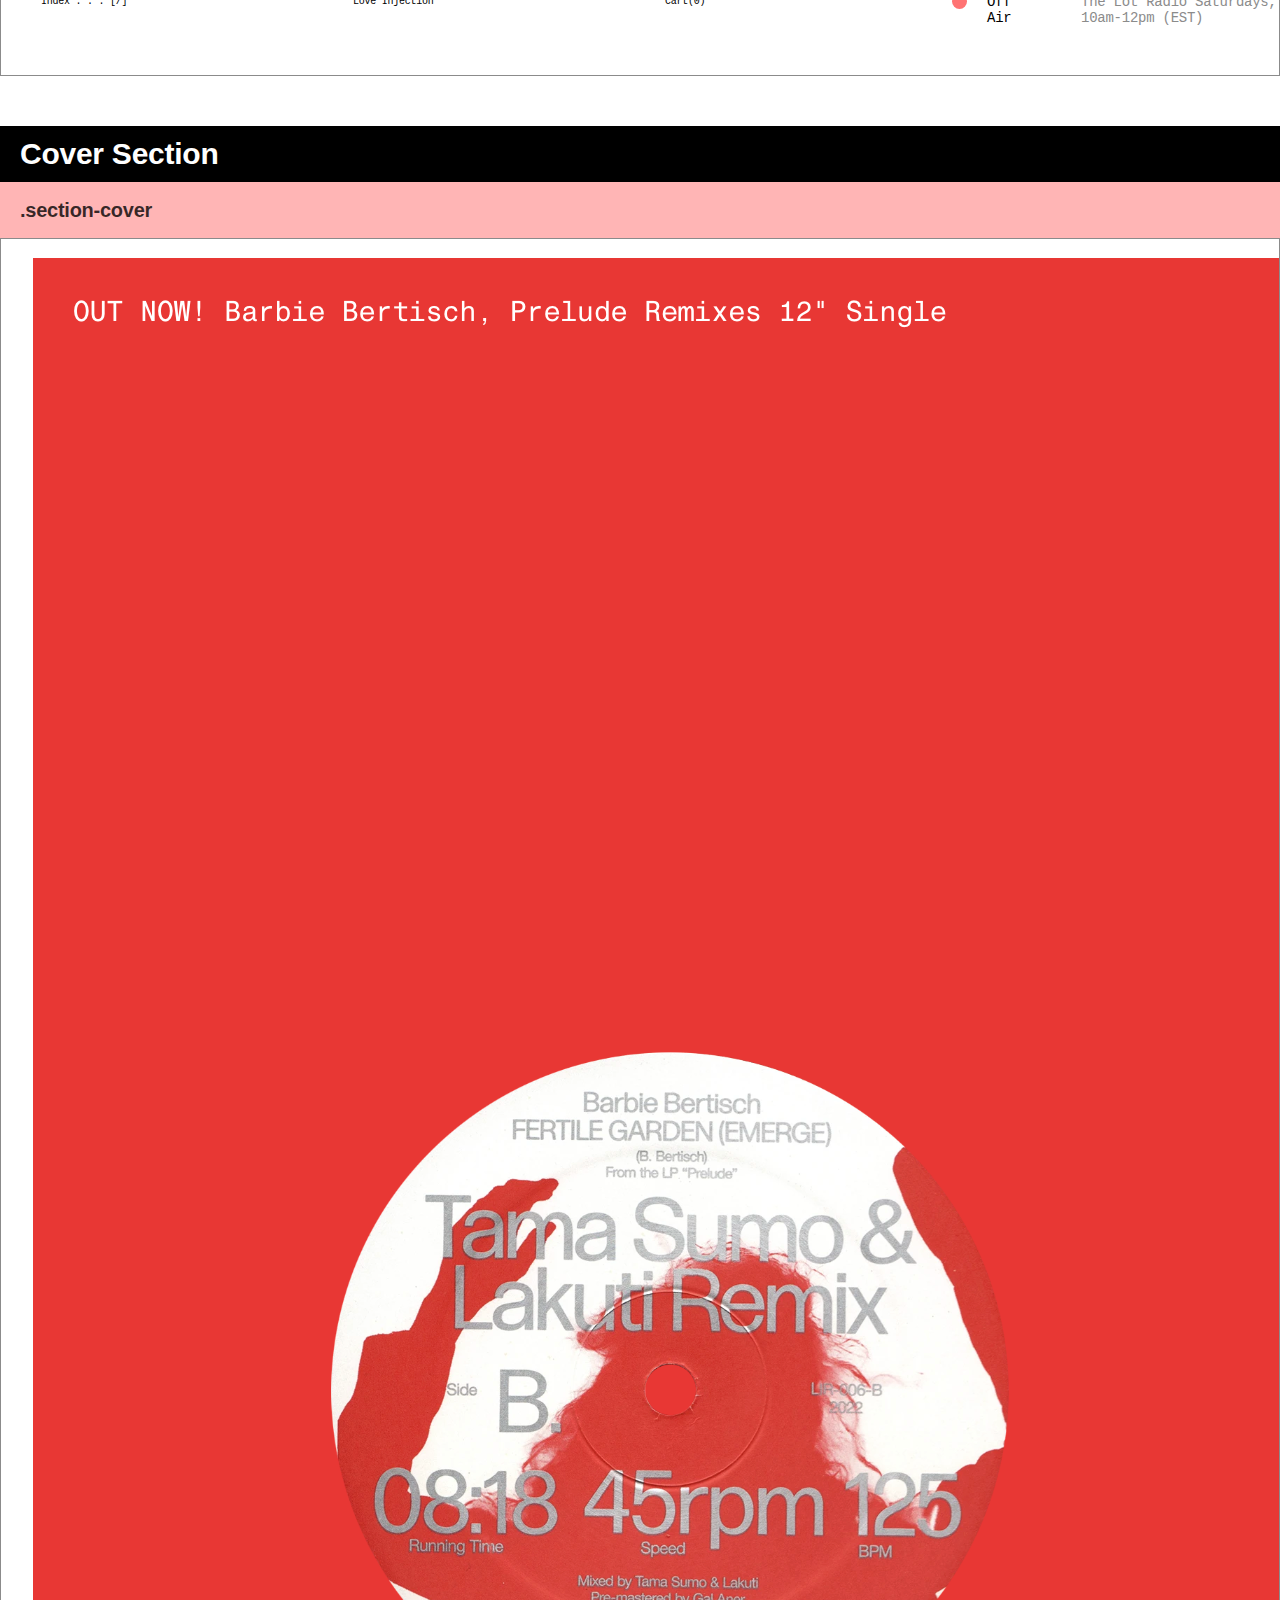
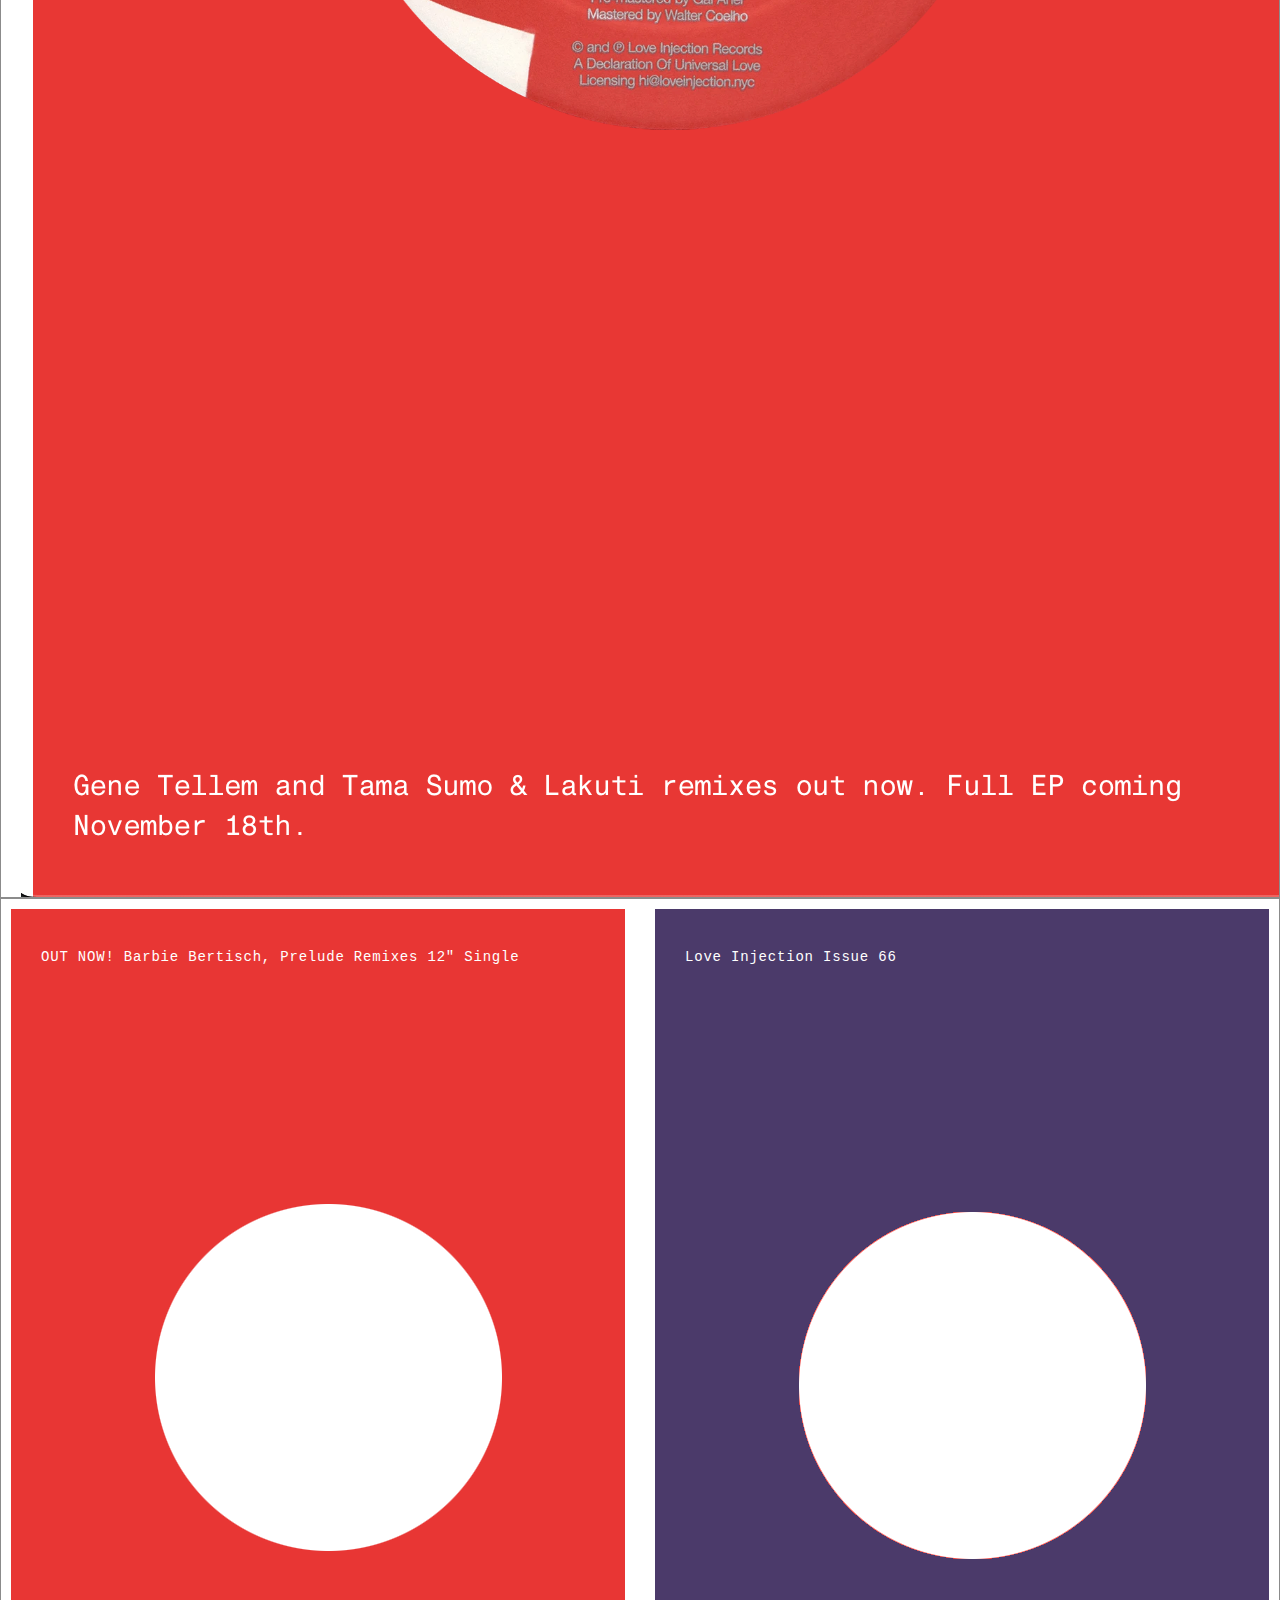
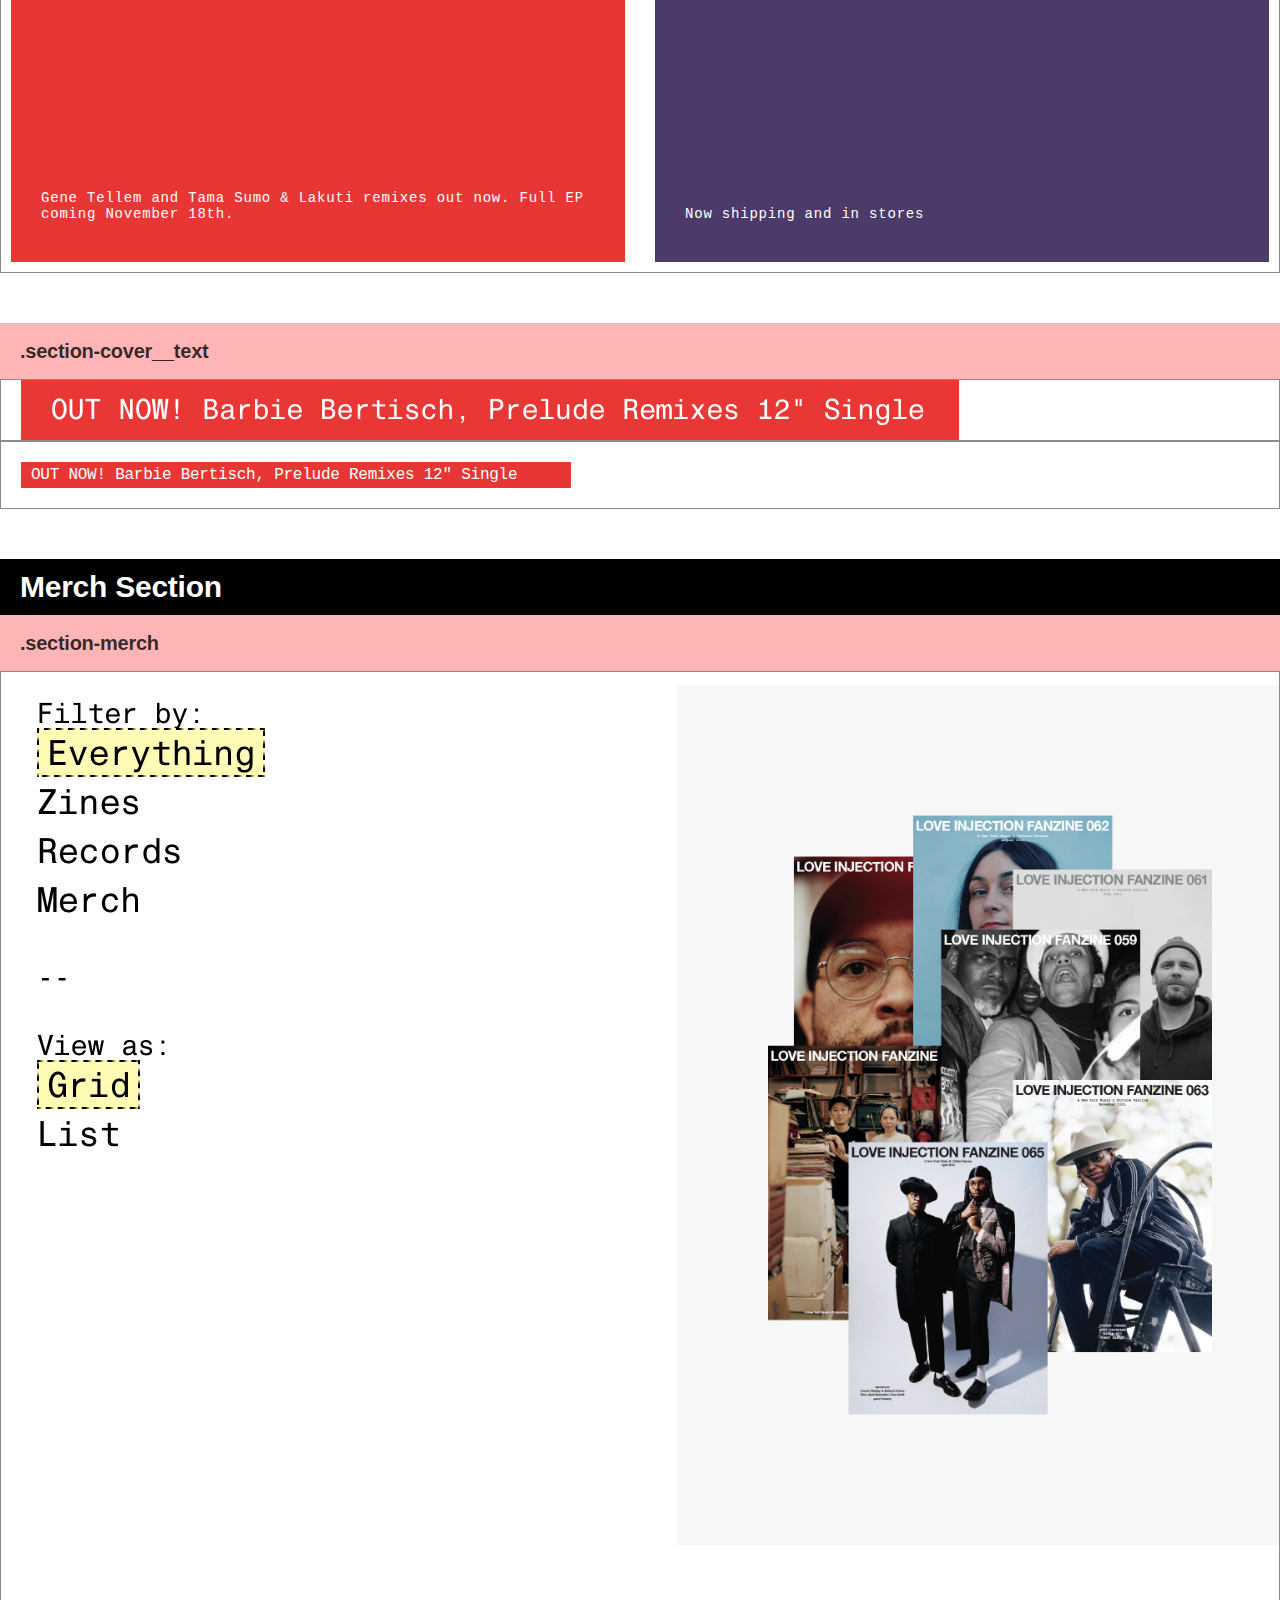
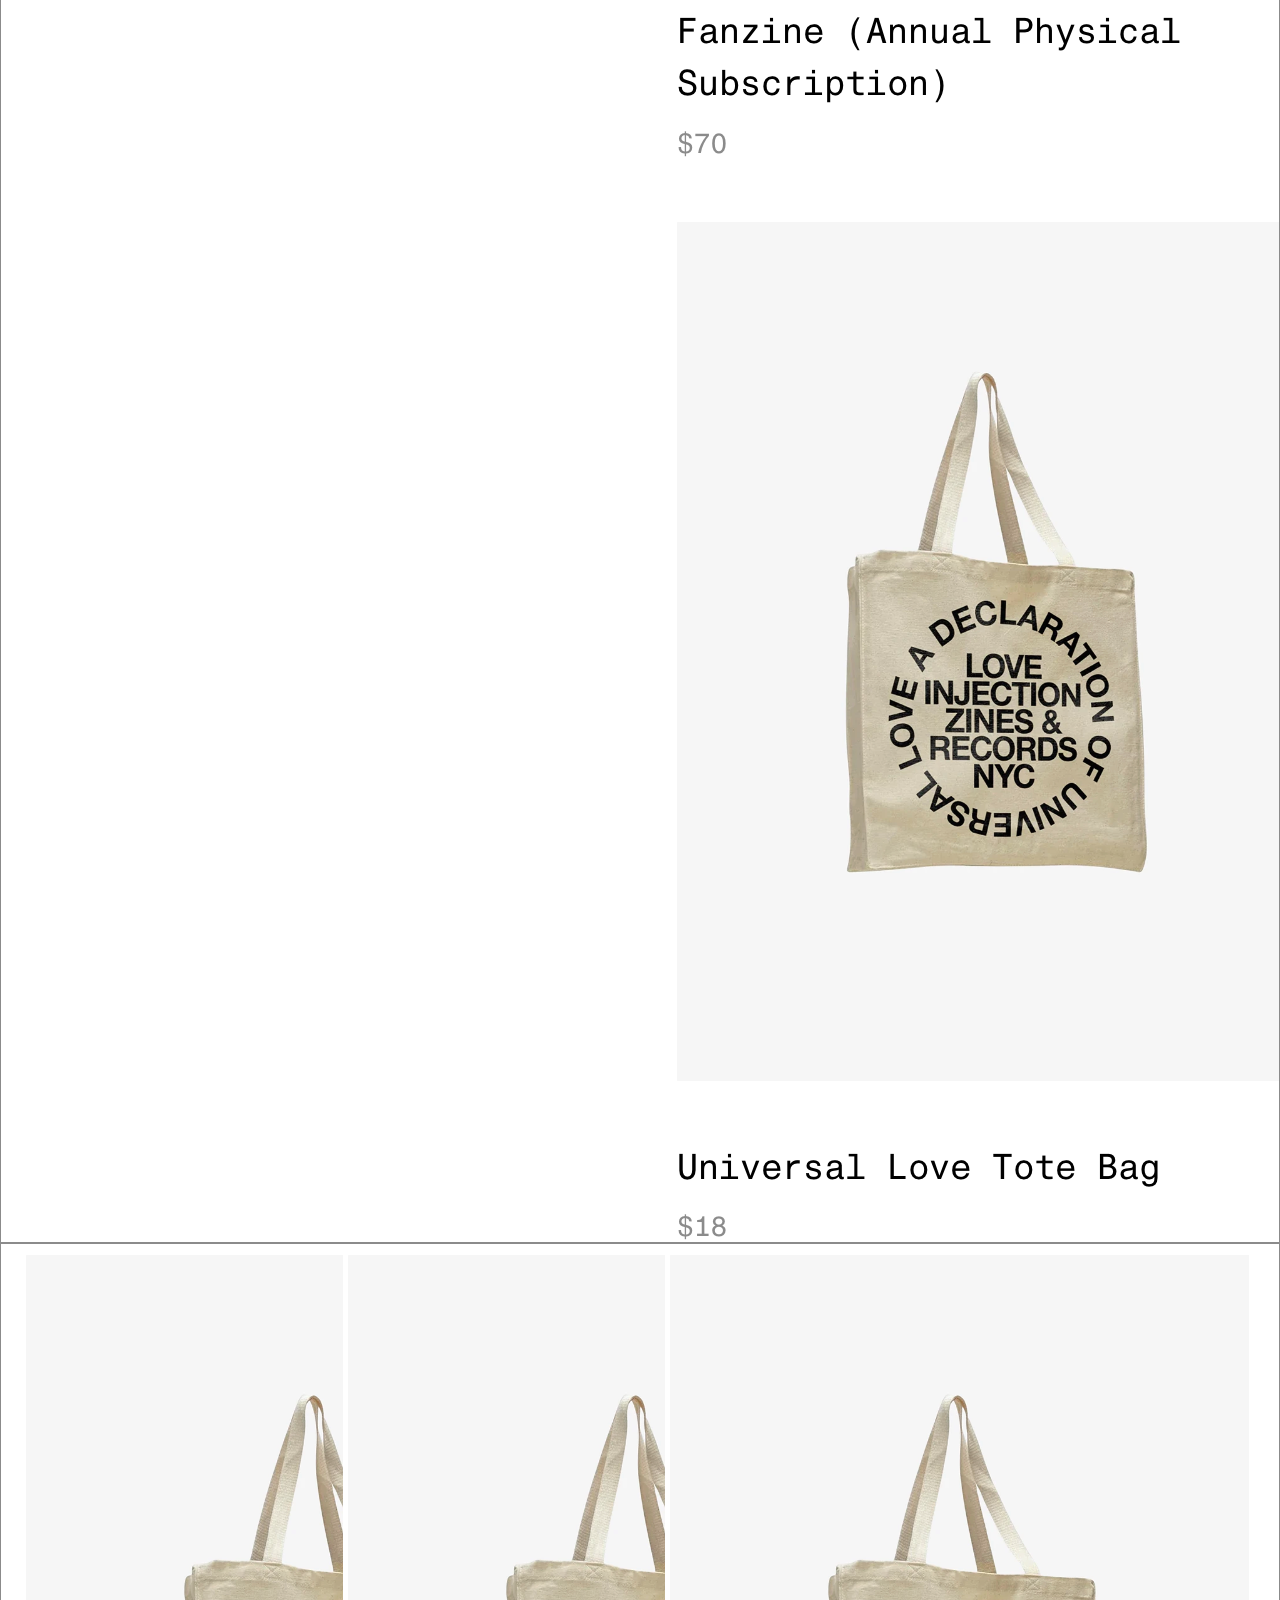
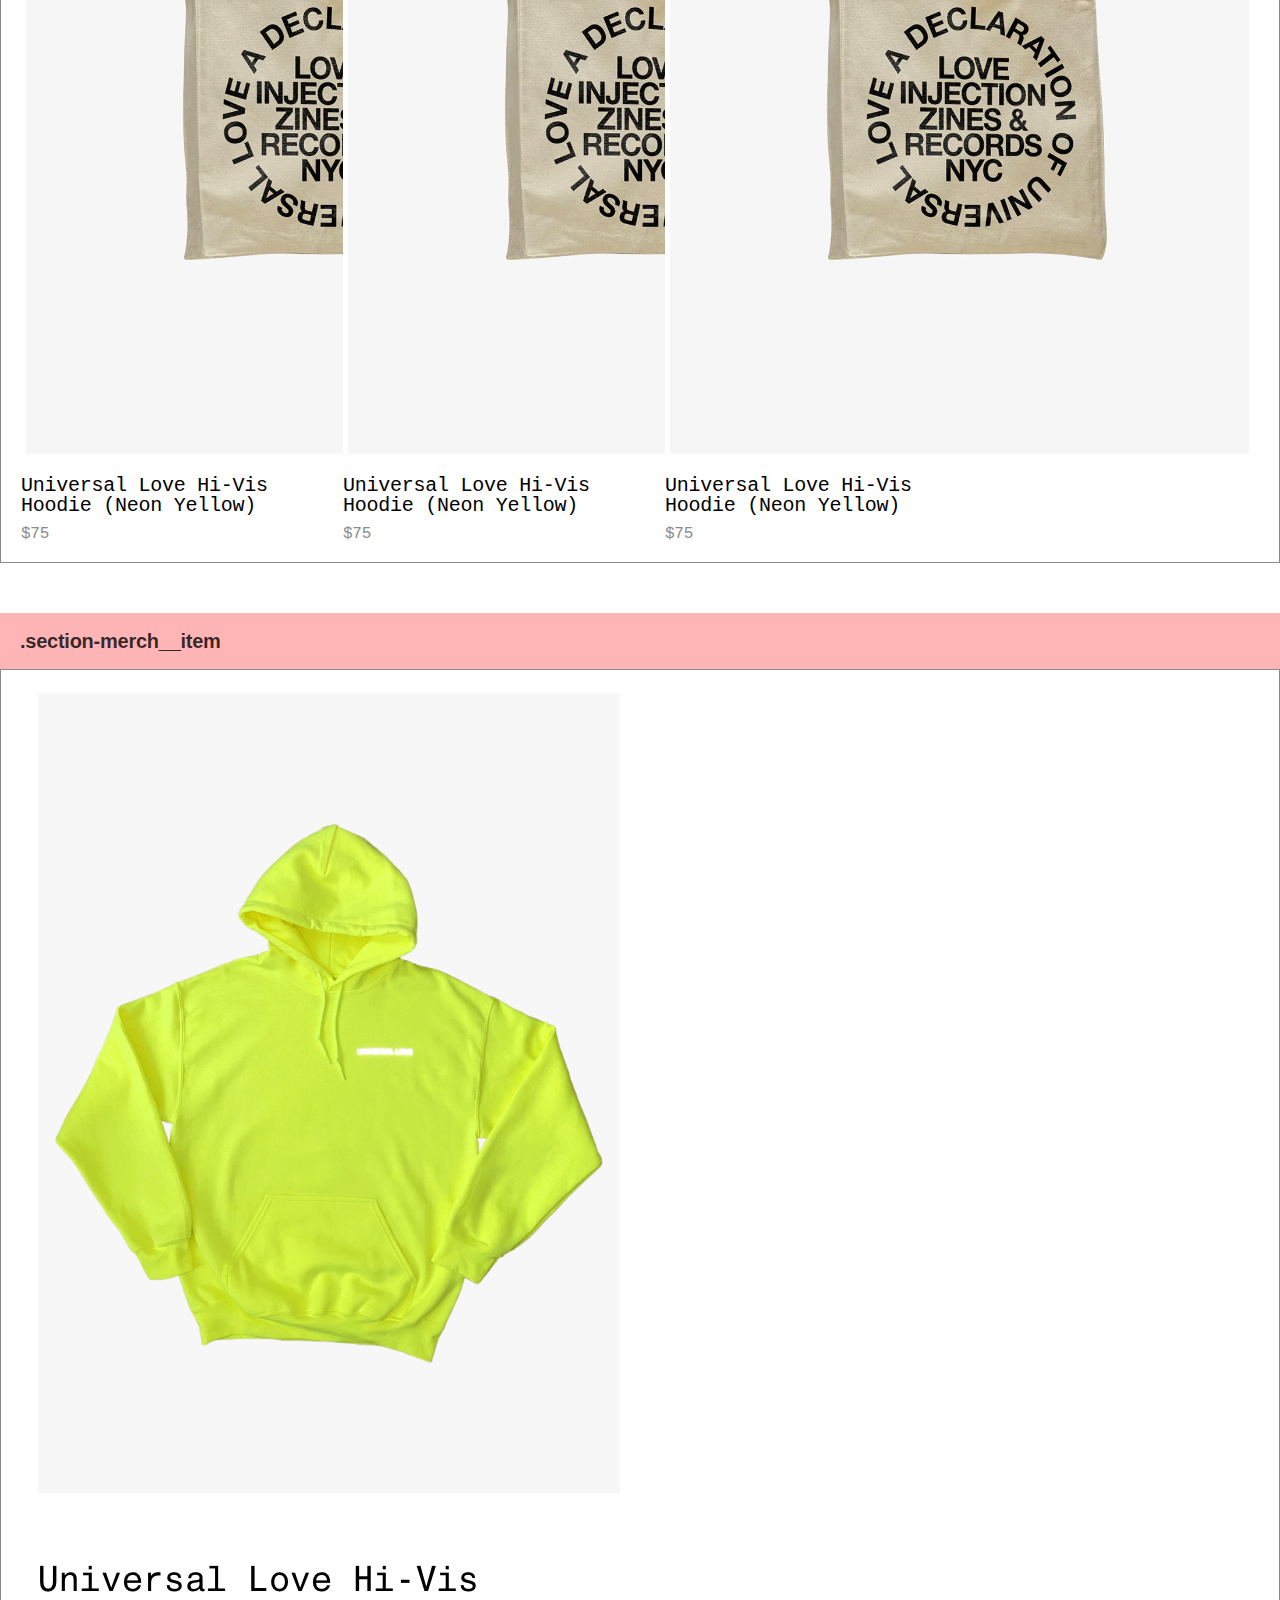
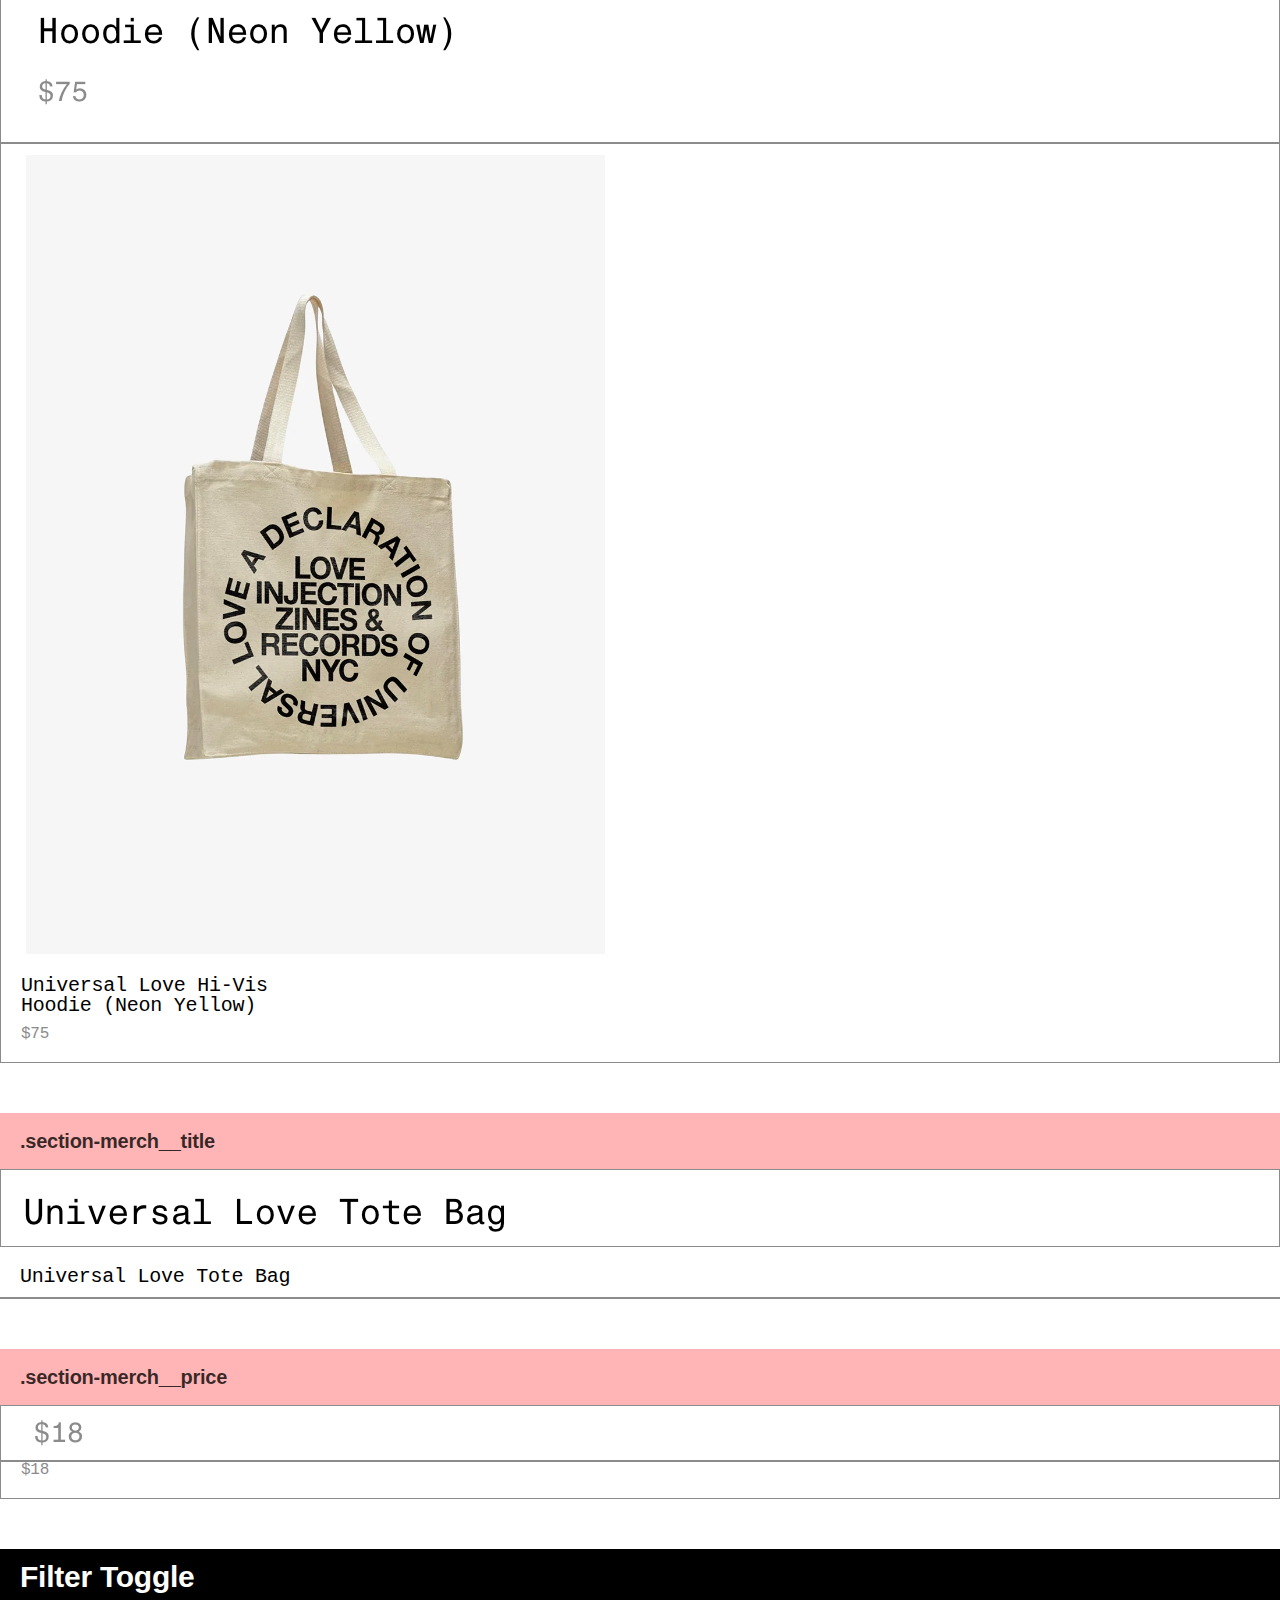
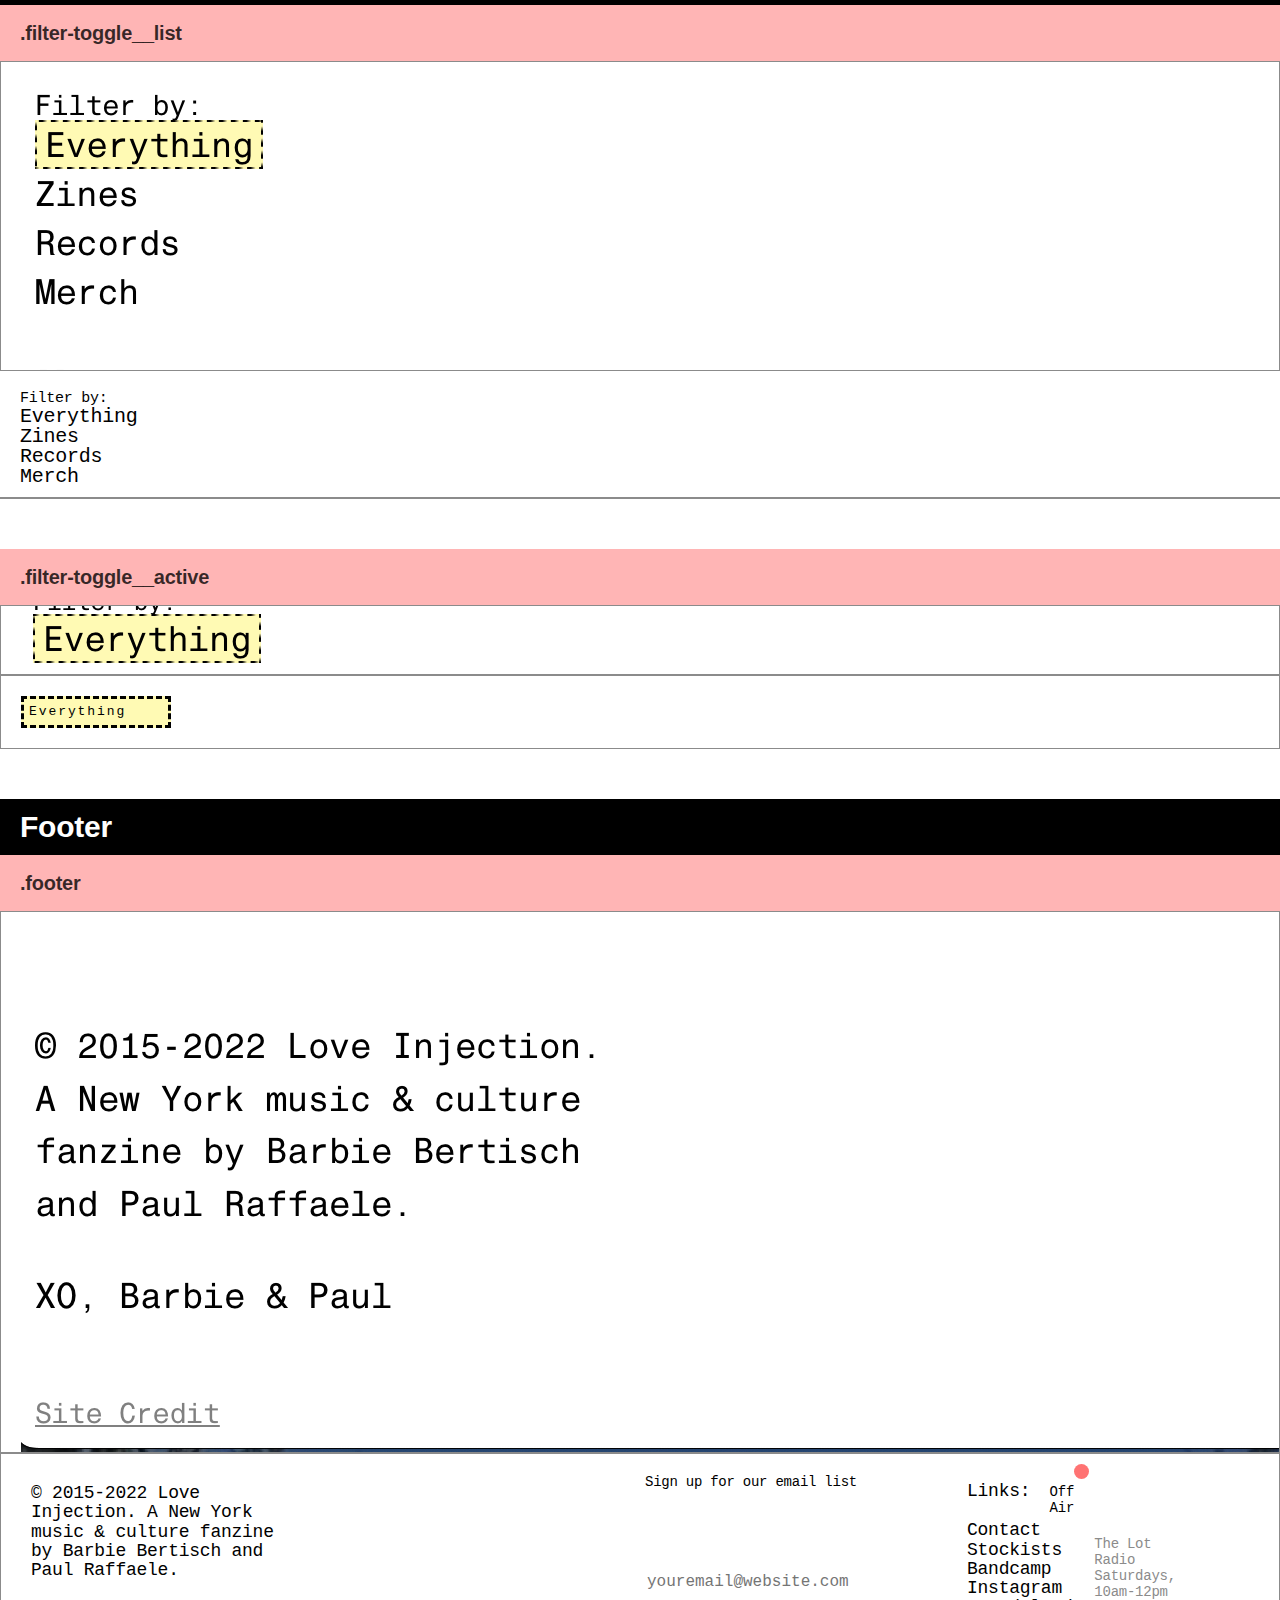
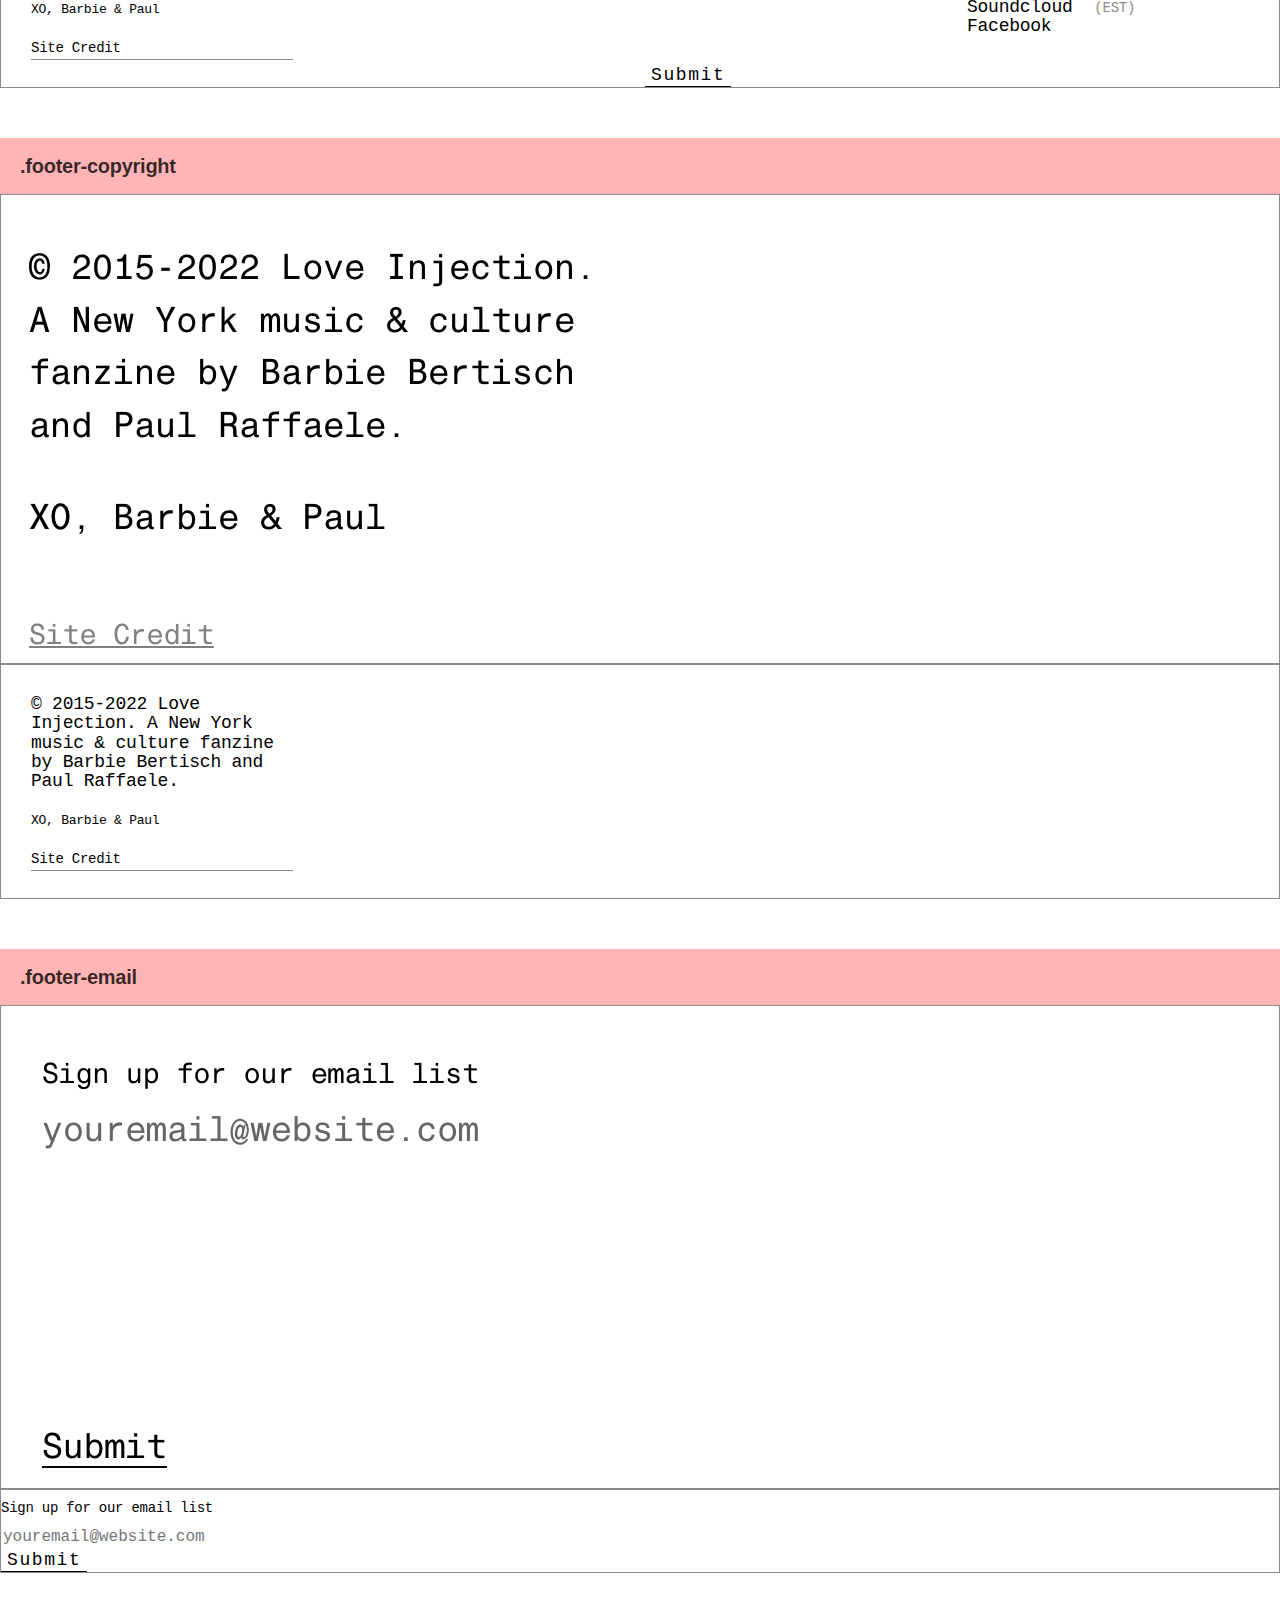
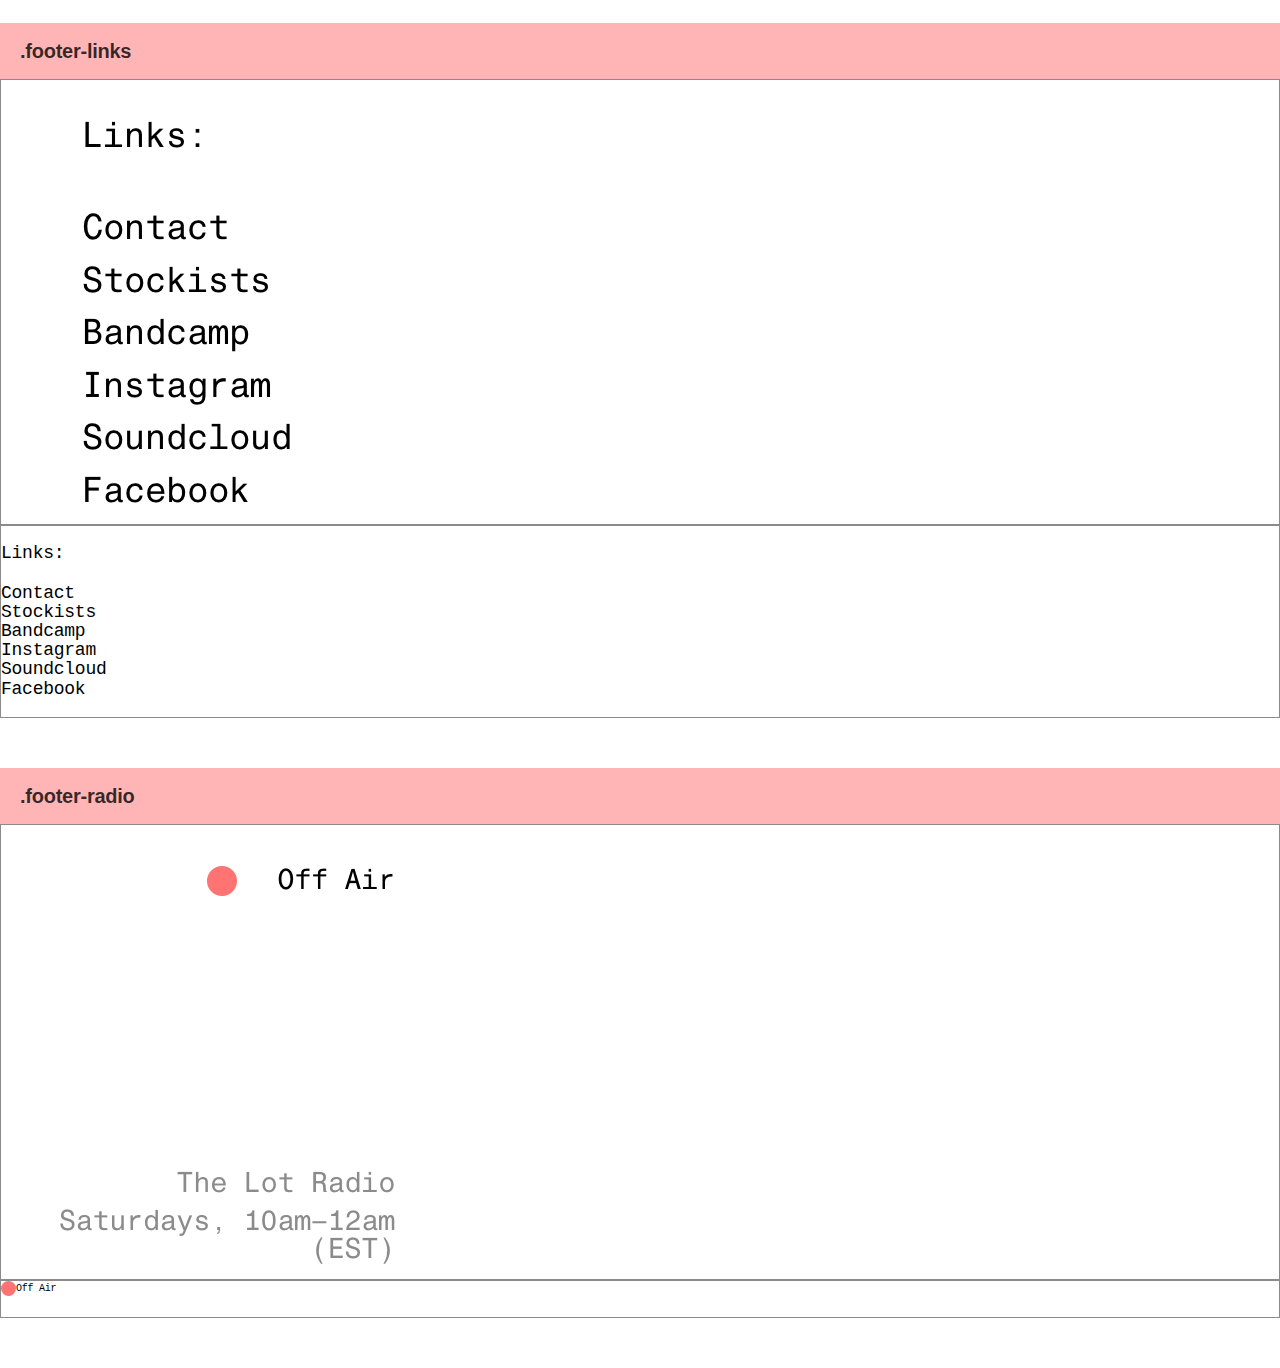
==== commit 1facb422: "update components" ====
--- a/components/index.html
+++ b/components/index.html
@@ -285,7 +285,14 @@
                 <li class="footer-links"><a href="#!">Facebook</a></li>
             </ul>    
         </div>  
-
+        <div class="footer-radio">  
+            <div class="footer-radio__indicator"></div>
+                <div class="radio-indicator__button">
+                <p class="radio-indicator__status">Off Air</p>
+            
+                <p class="radio-indicator__title">The Lot Radio Saturdays, 10am-12pm (EST)
+                </p>
+        </div> 
         
     </div> <!--end footer grid-->
     </div>
@@ -355,13 +362,13 @@
     src="img/footer-radio.png" alt="body copy">
     </div>
     <div class="component__code">
-        <div class="main-nav">  
-            <ul class="main-nav__list">
-                <li class="radio-indicator__button"></li>
-                <li class="radio-indicator__status">Off Air</li>
-                <li class="radio-indicator__title">The Lot Radio Saturdays, 10am-12pm (EST)</li>
-            </ul>
-        </div>  
+        <div class="footer-radio__atom">  
+            <span class="radio-indicator__button"></span>  
+            Off Air      
+        </div> 
+        <p></p>
+           
+      
     </div>
 </article>
     
--- a/CSS/main.css
+++ b/CSS/main.css
@@ -308,7 +308,6 @@
 
 .footer-copyright {
     font-size: 18px;
-
 }
 
 .footer-copyright__credit {
@@ -358,4 +357,27 @@
 
 .footer-links__header {
     padding-bottom: 20px;
-}+}
+
+.footer-radio {
+    grid-column: 11 / 13;
+    display: flex;
+    flex-direction: column;
+    align-items: flex-start;
+    justify-content: flex-start;    
+}
+
+.radio-indicator__status {
+    font-size: 14px;
+}
+
+.radio-indicator__title {
+    font-size: 14px;
+}
+
+.footer-radio__atom {
+    grid-column: 1 / 3;
+    display: inline-flex;
+    align-items: flex-start;
+    justify-content: flex-start;    
+}
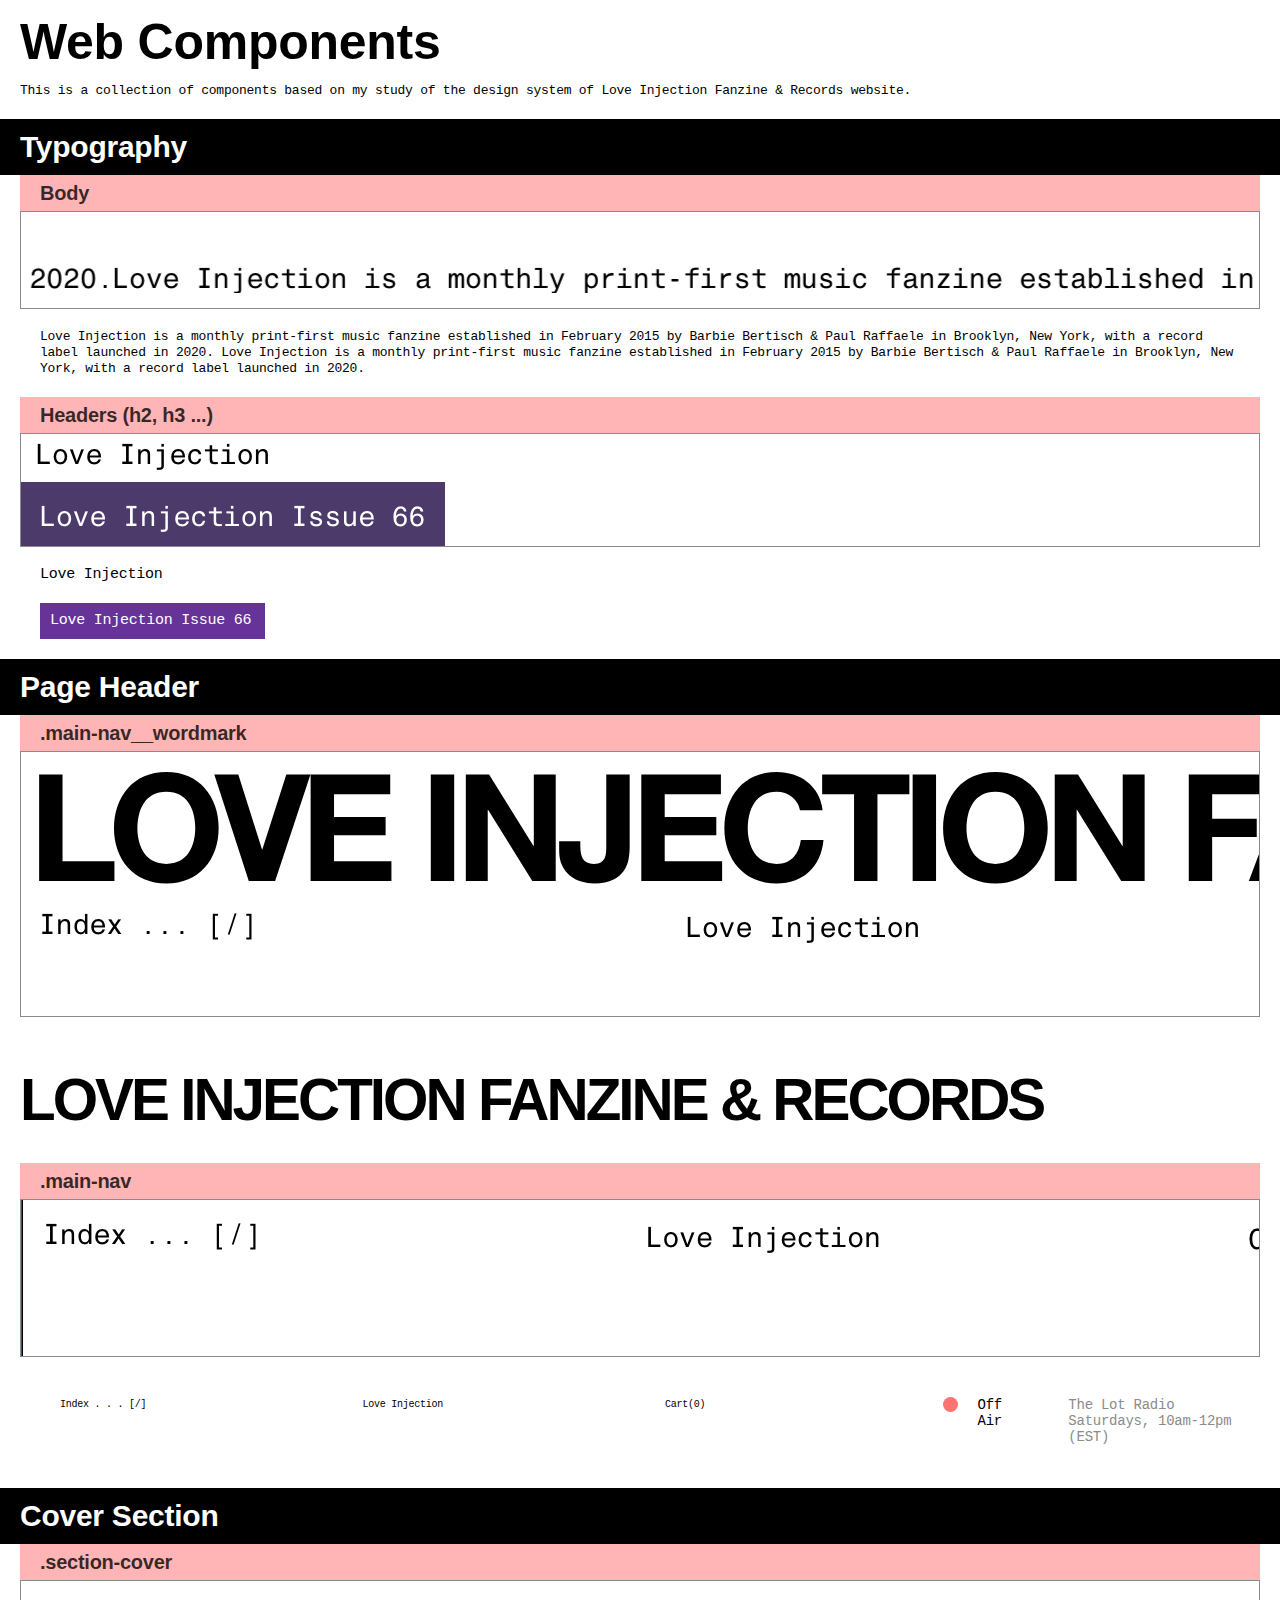
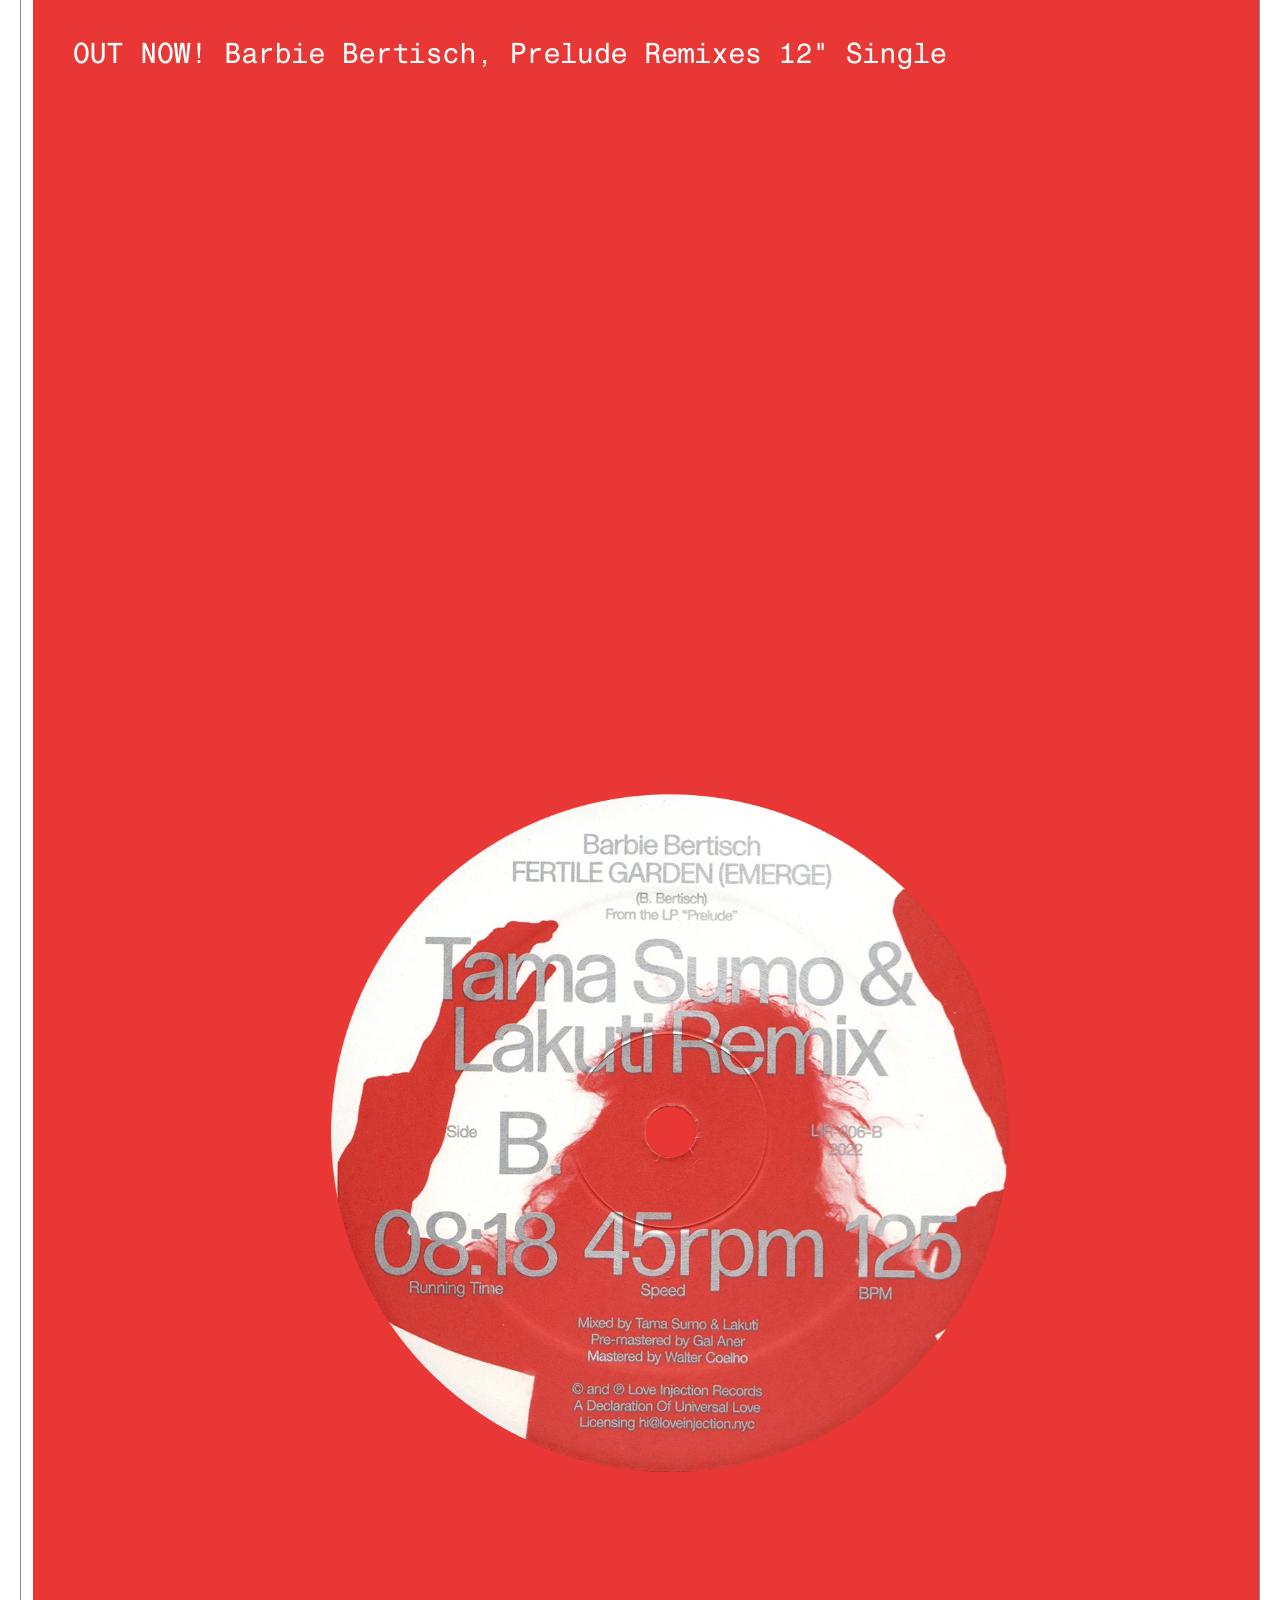
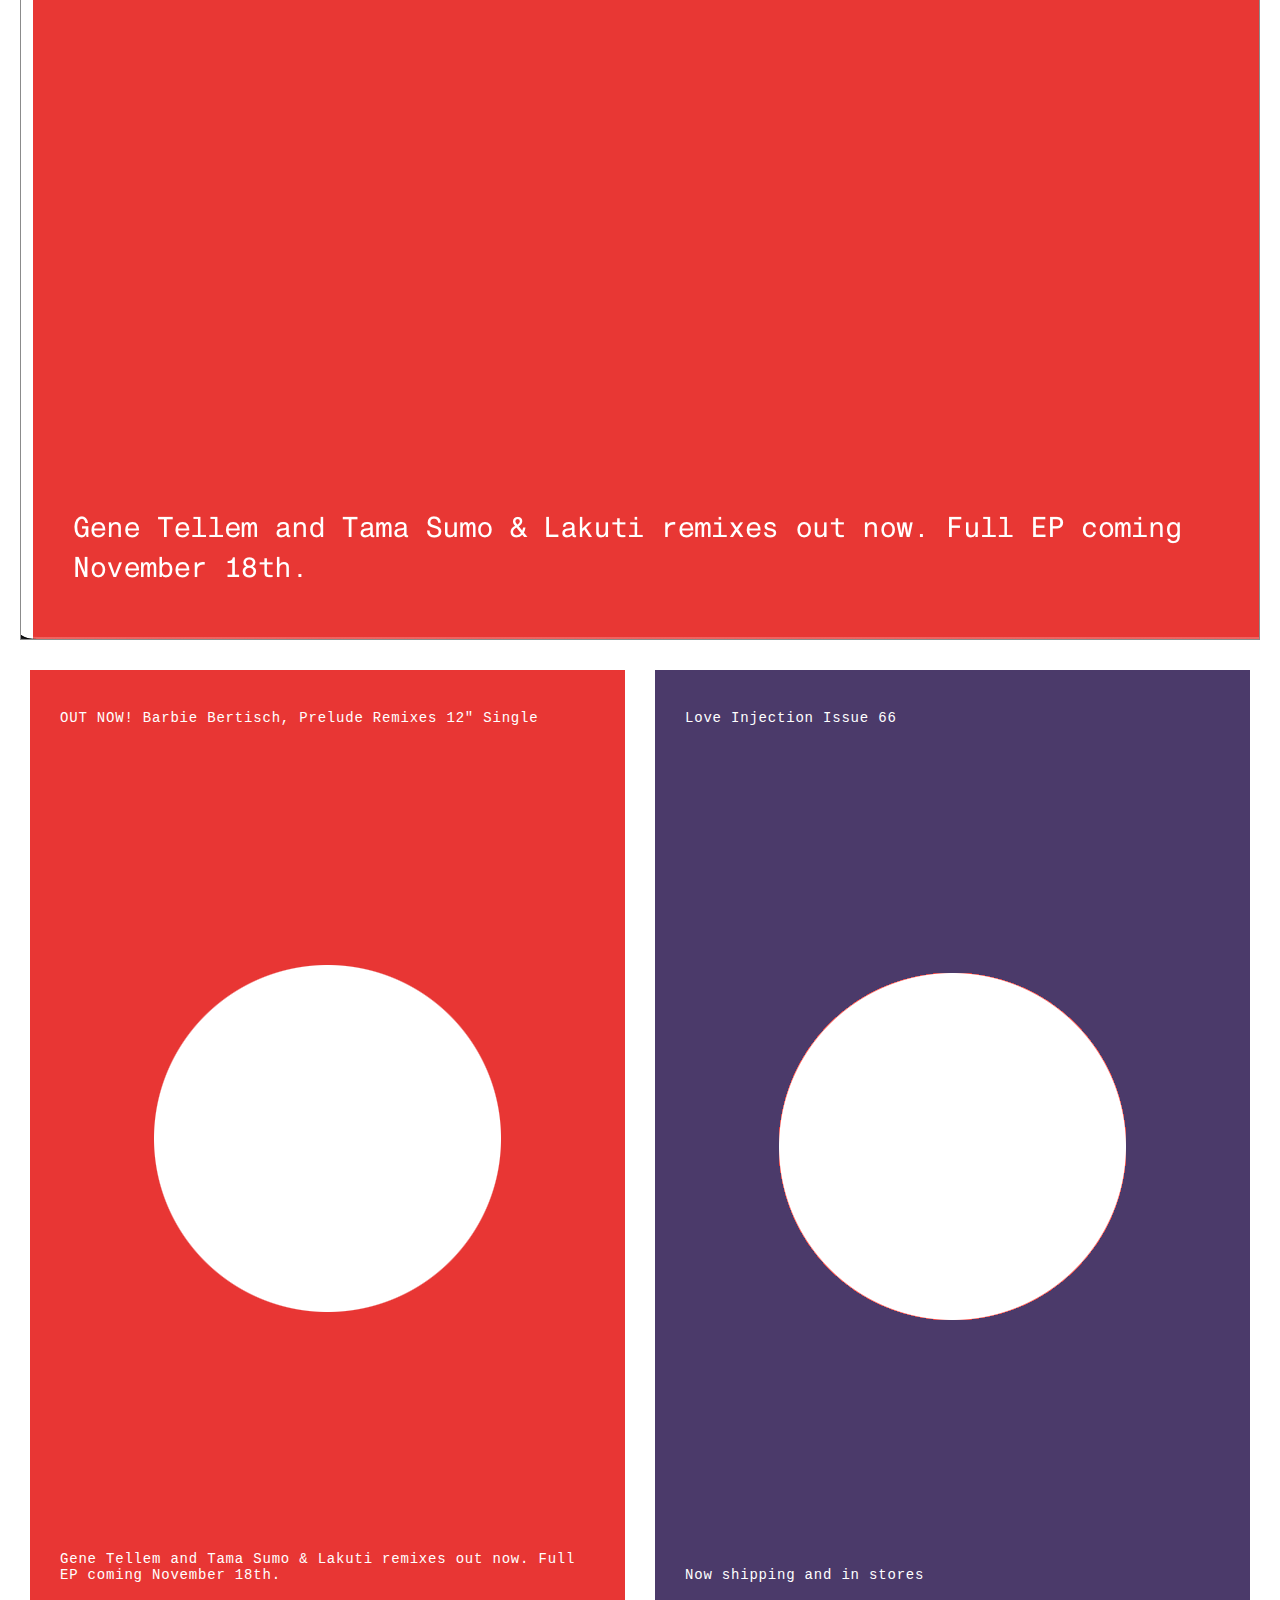
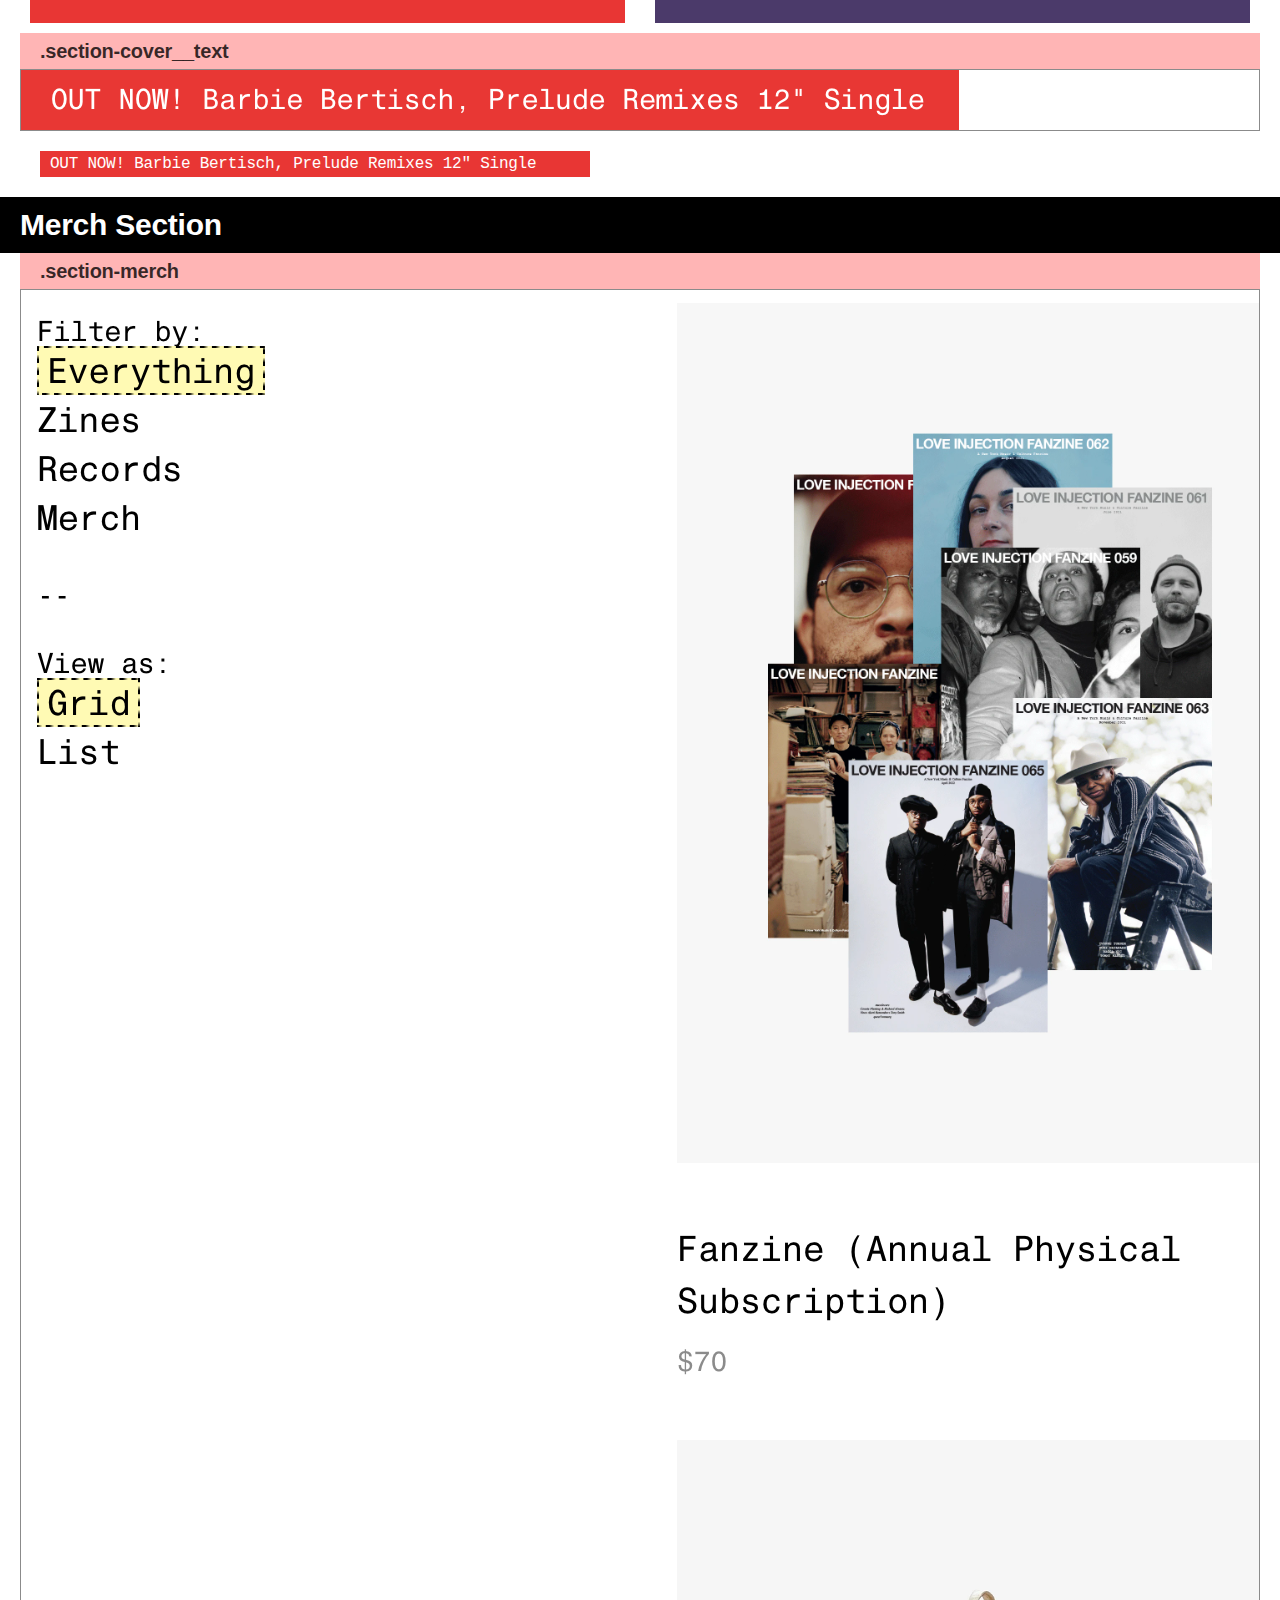
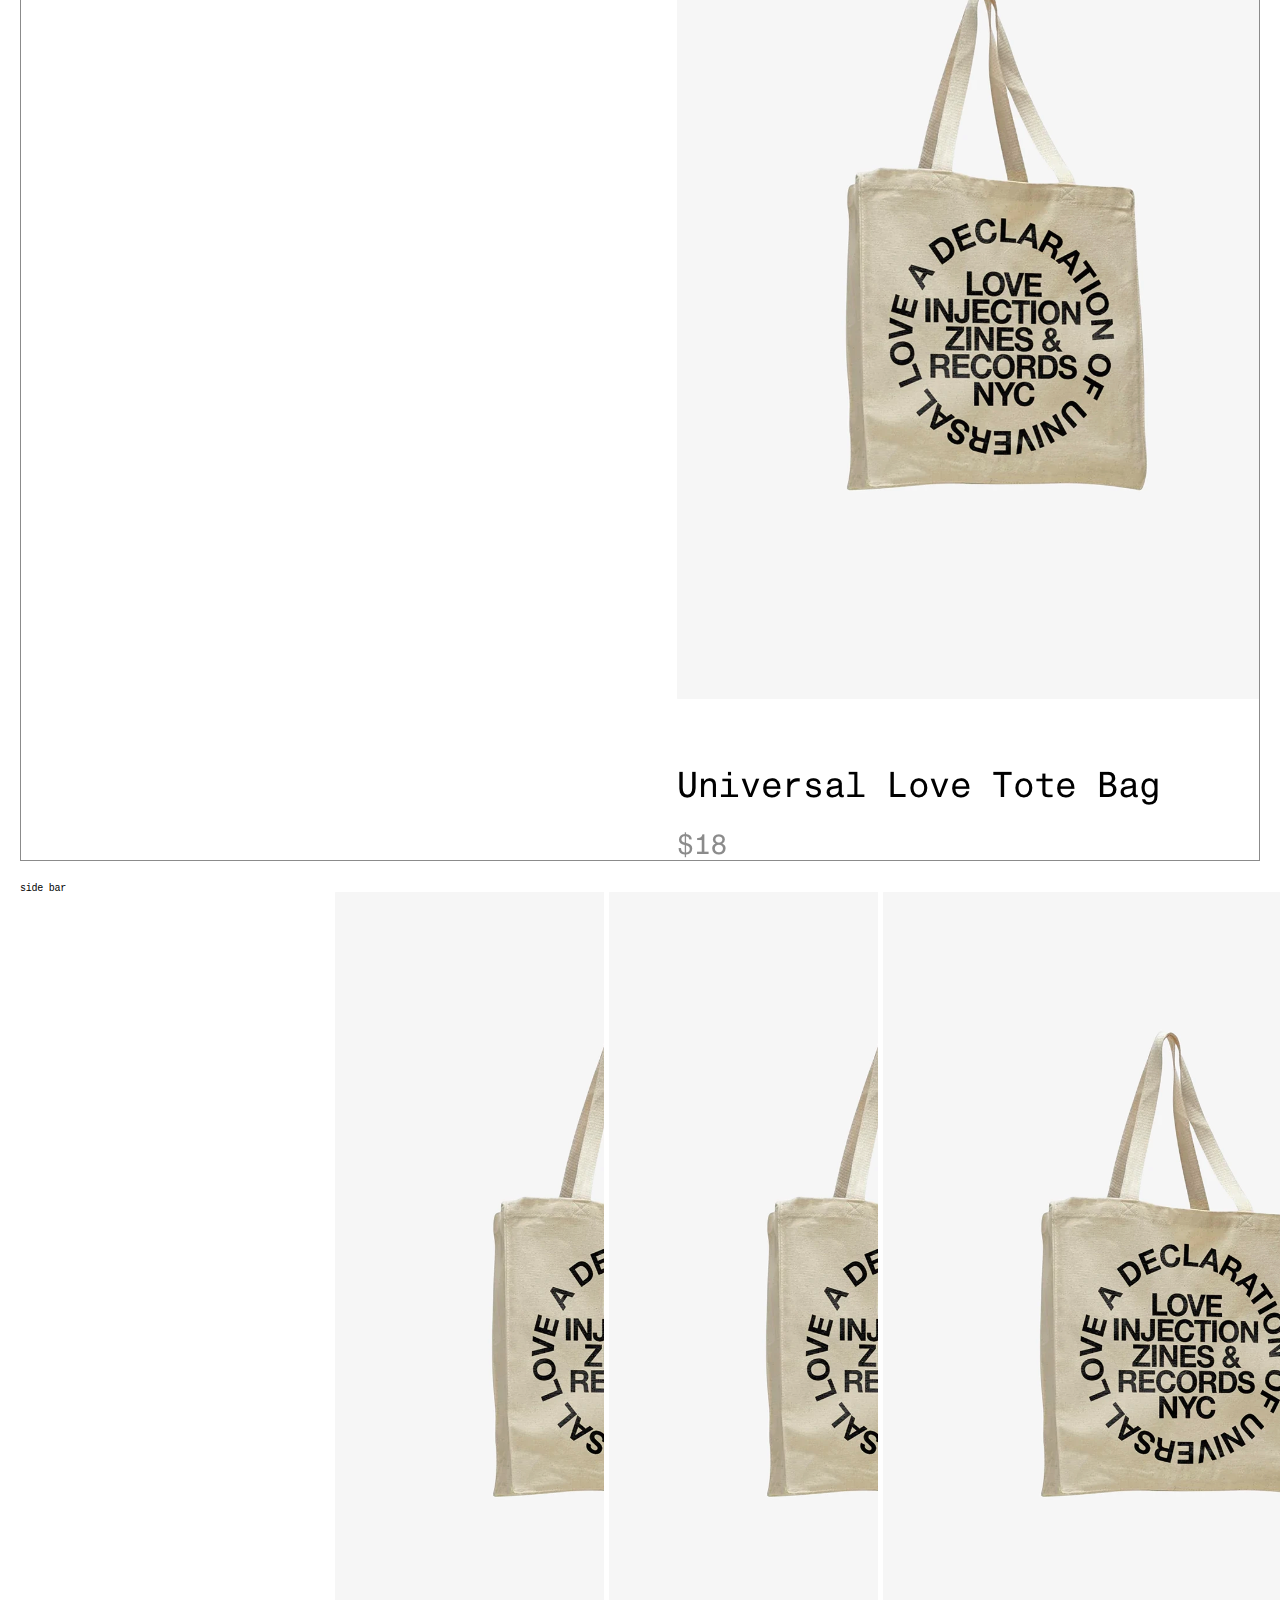
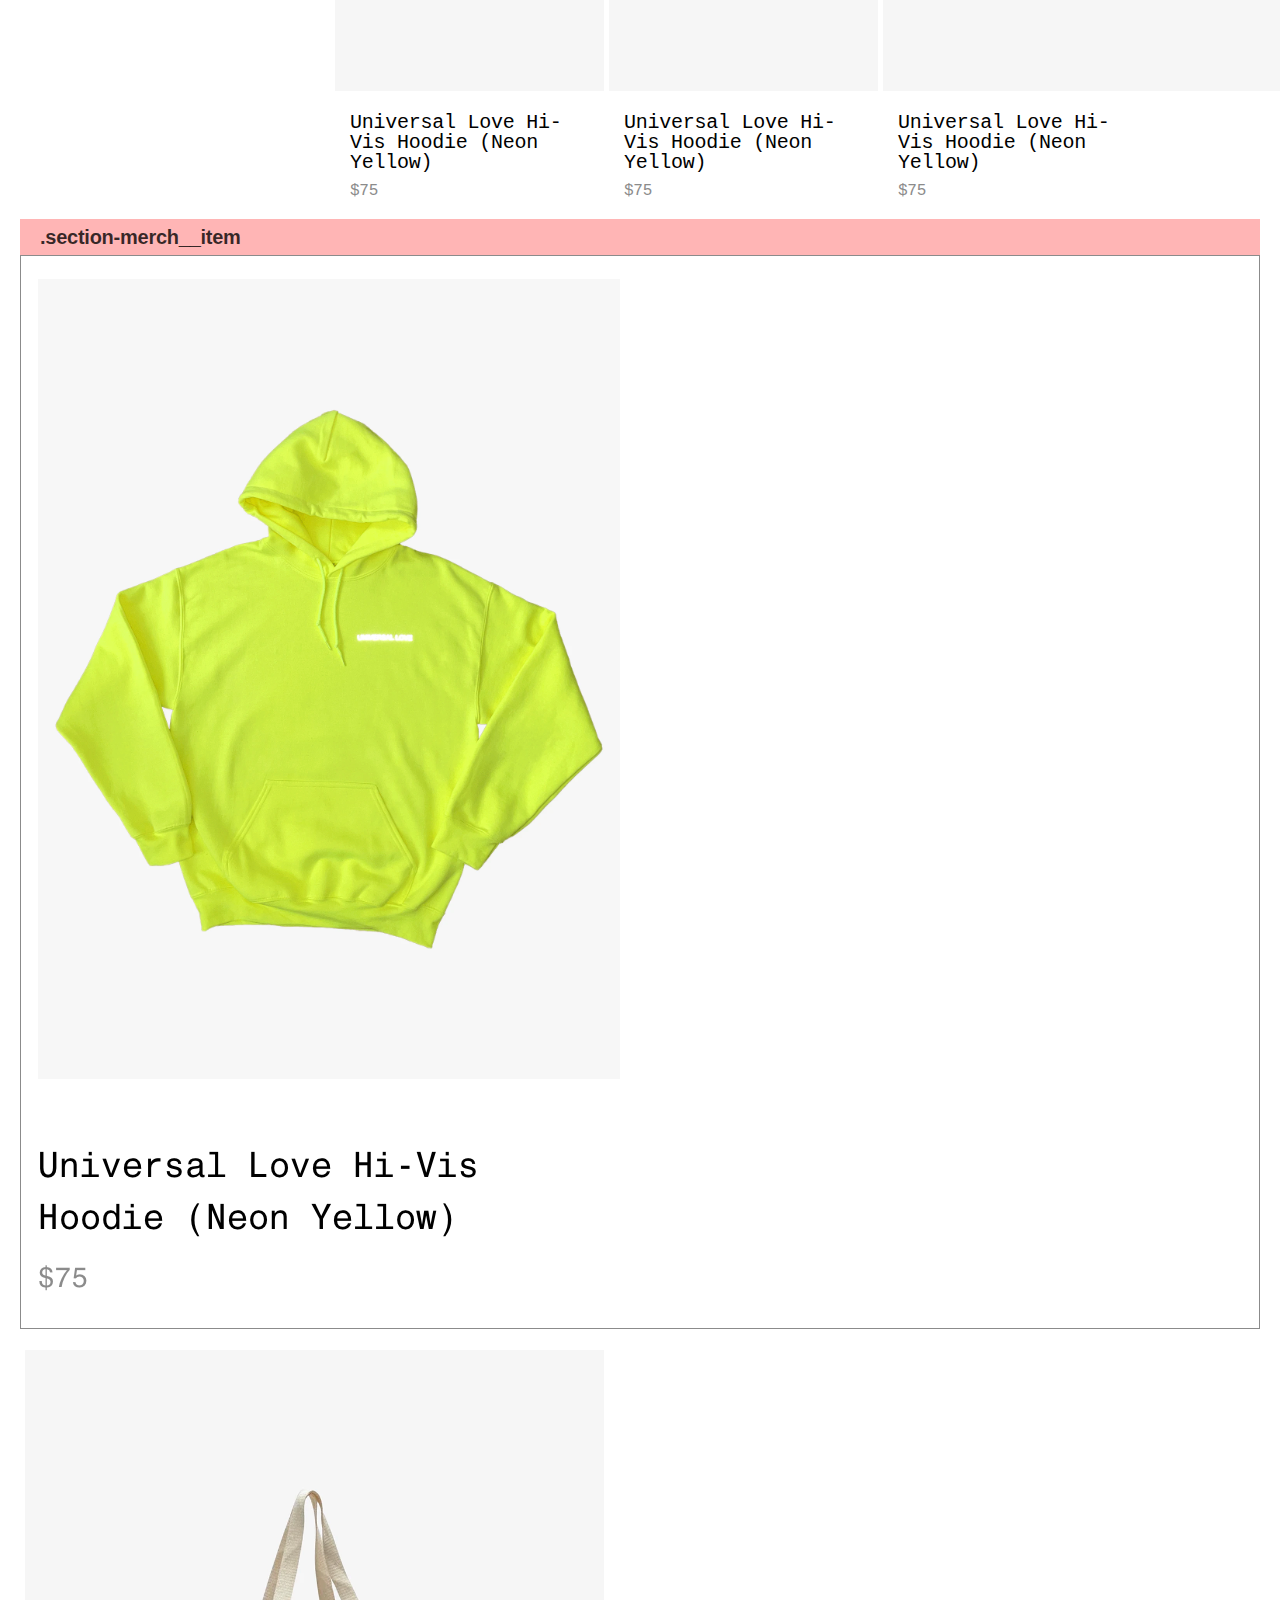
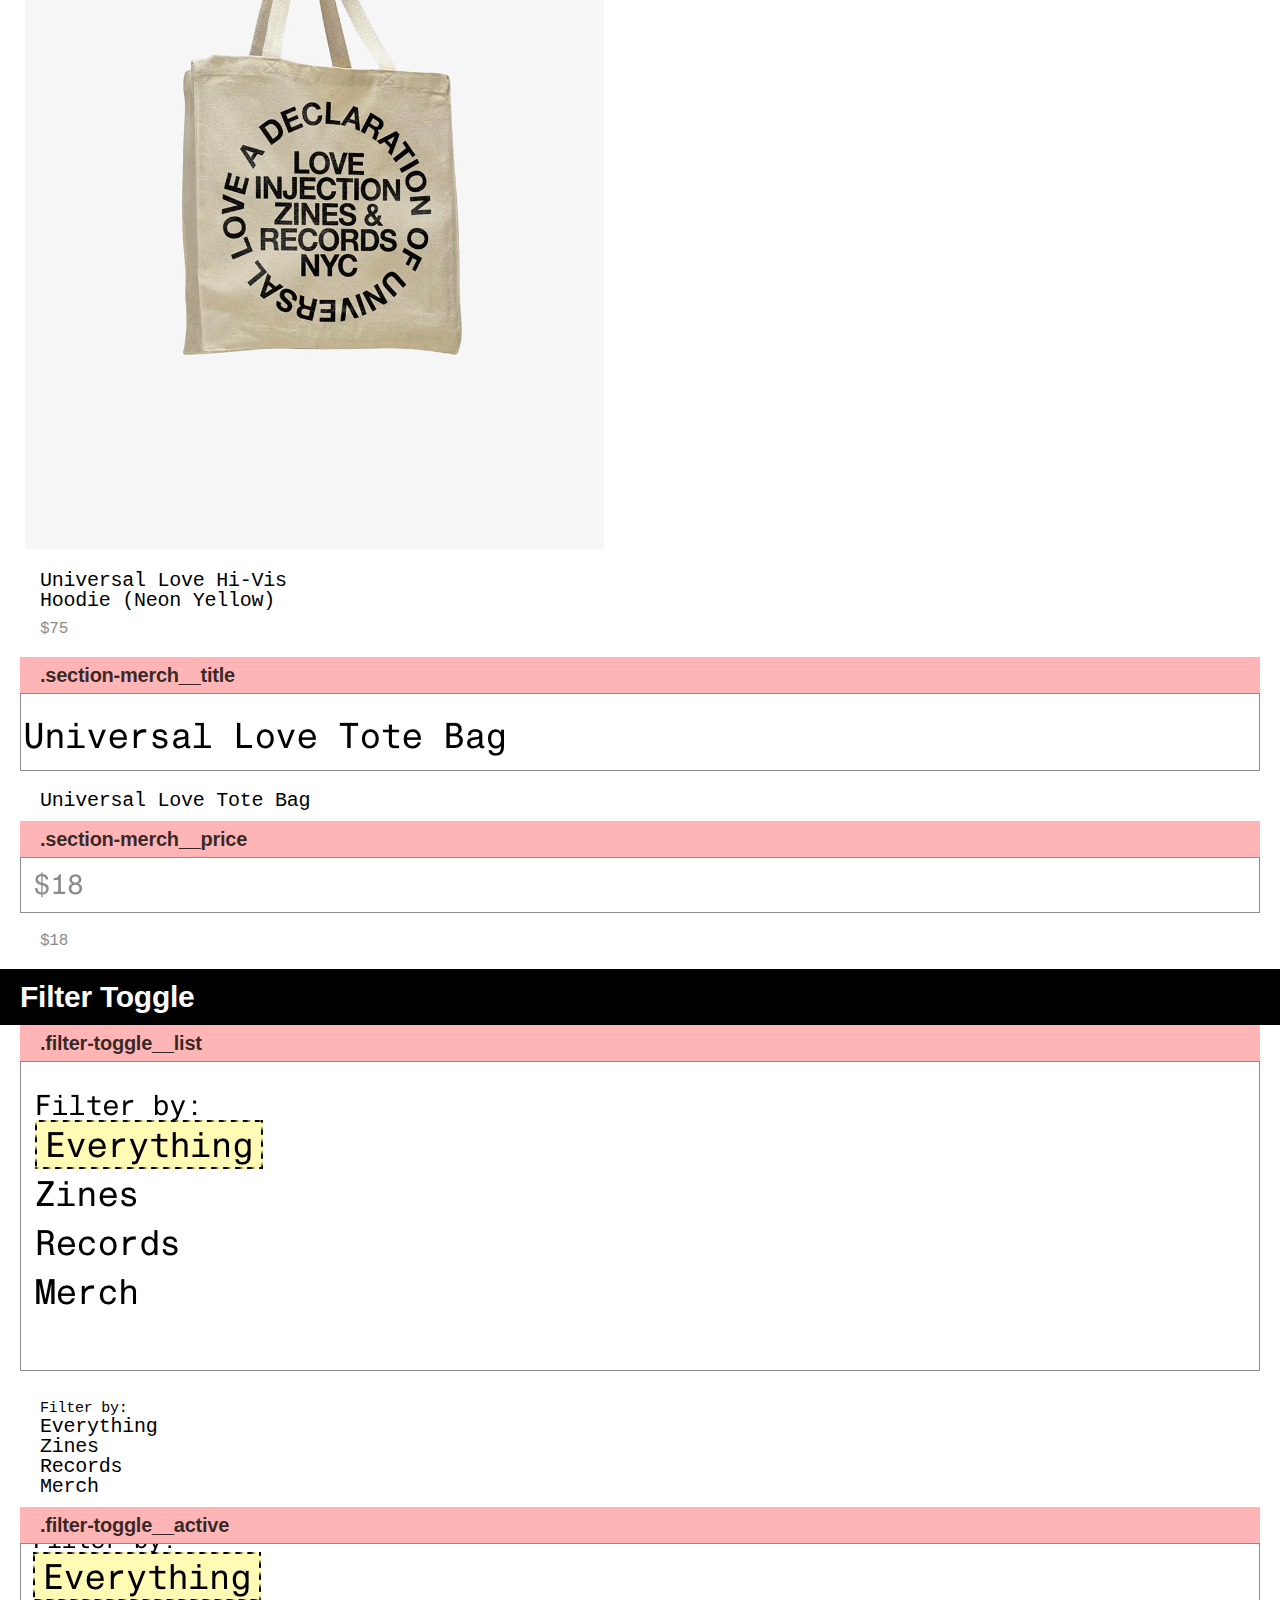
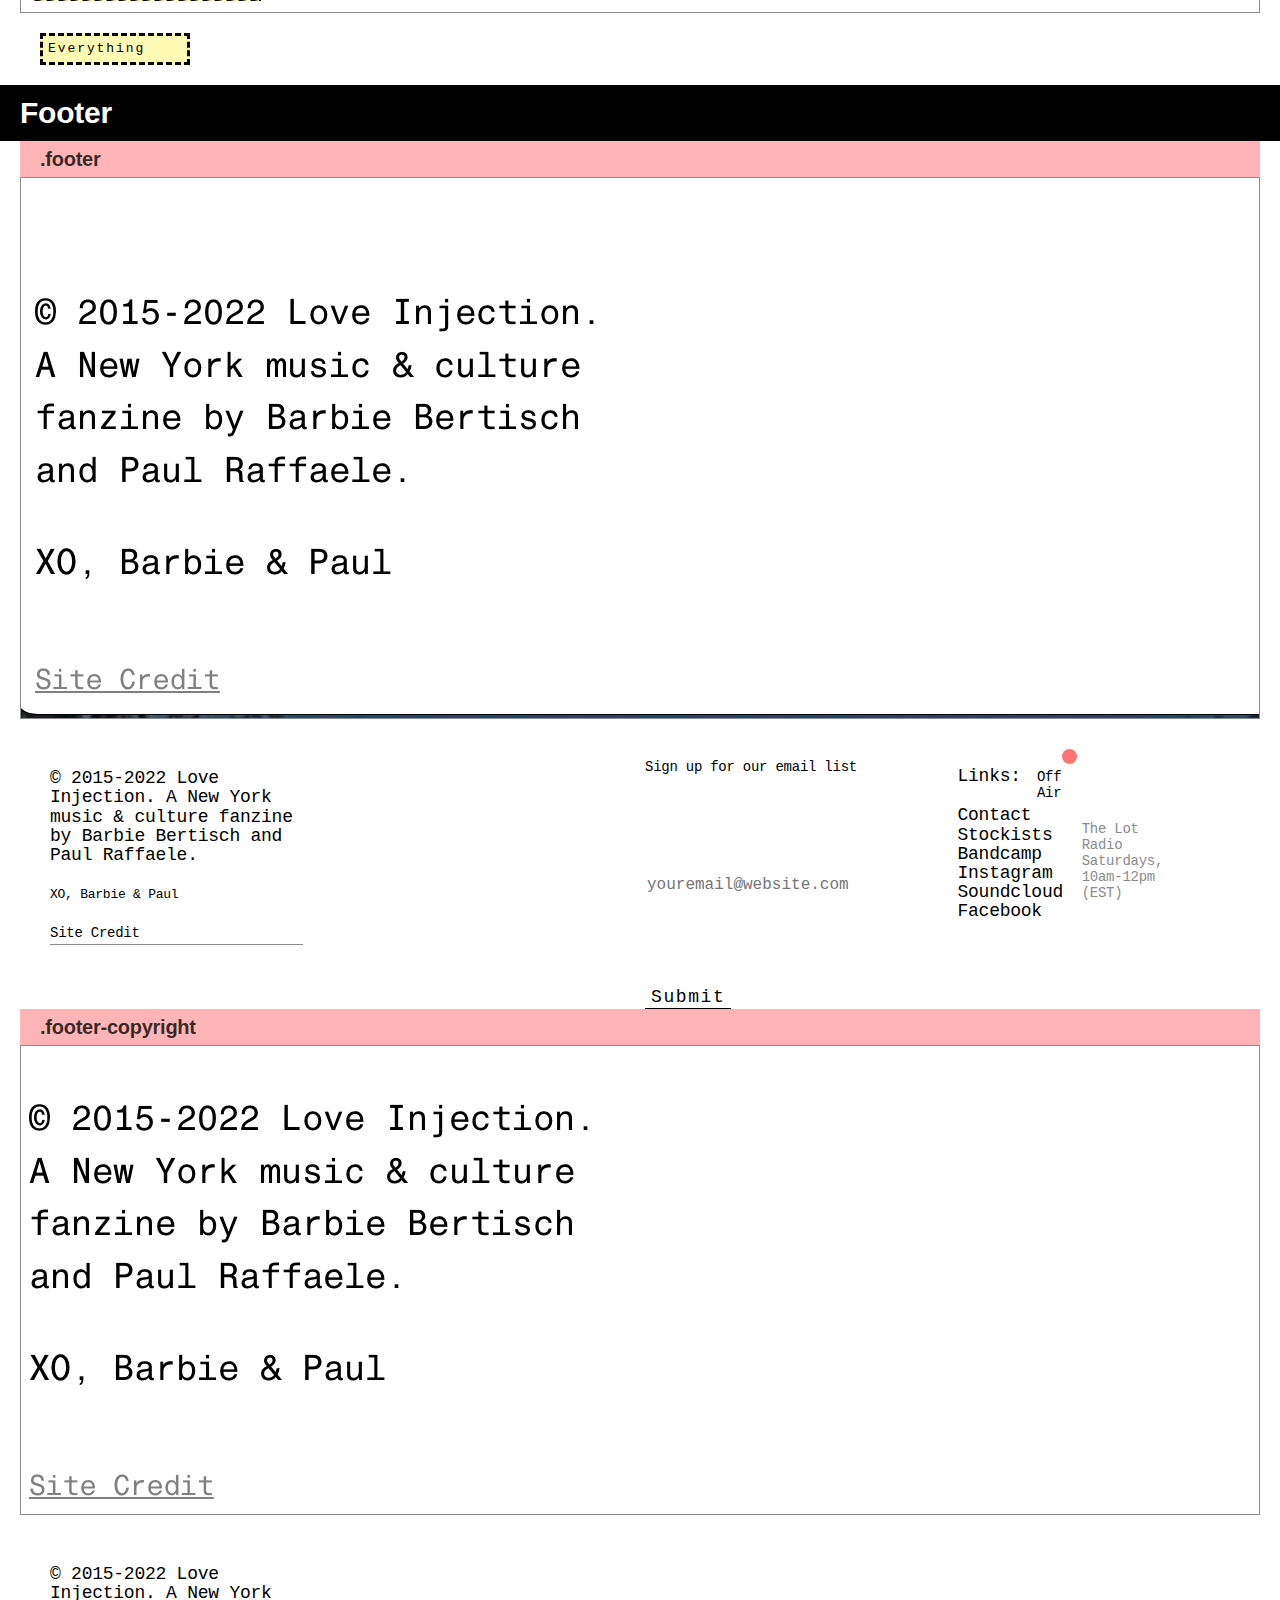
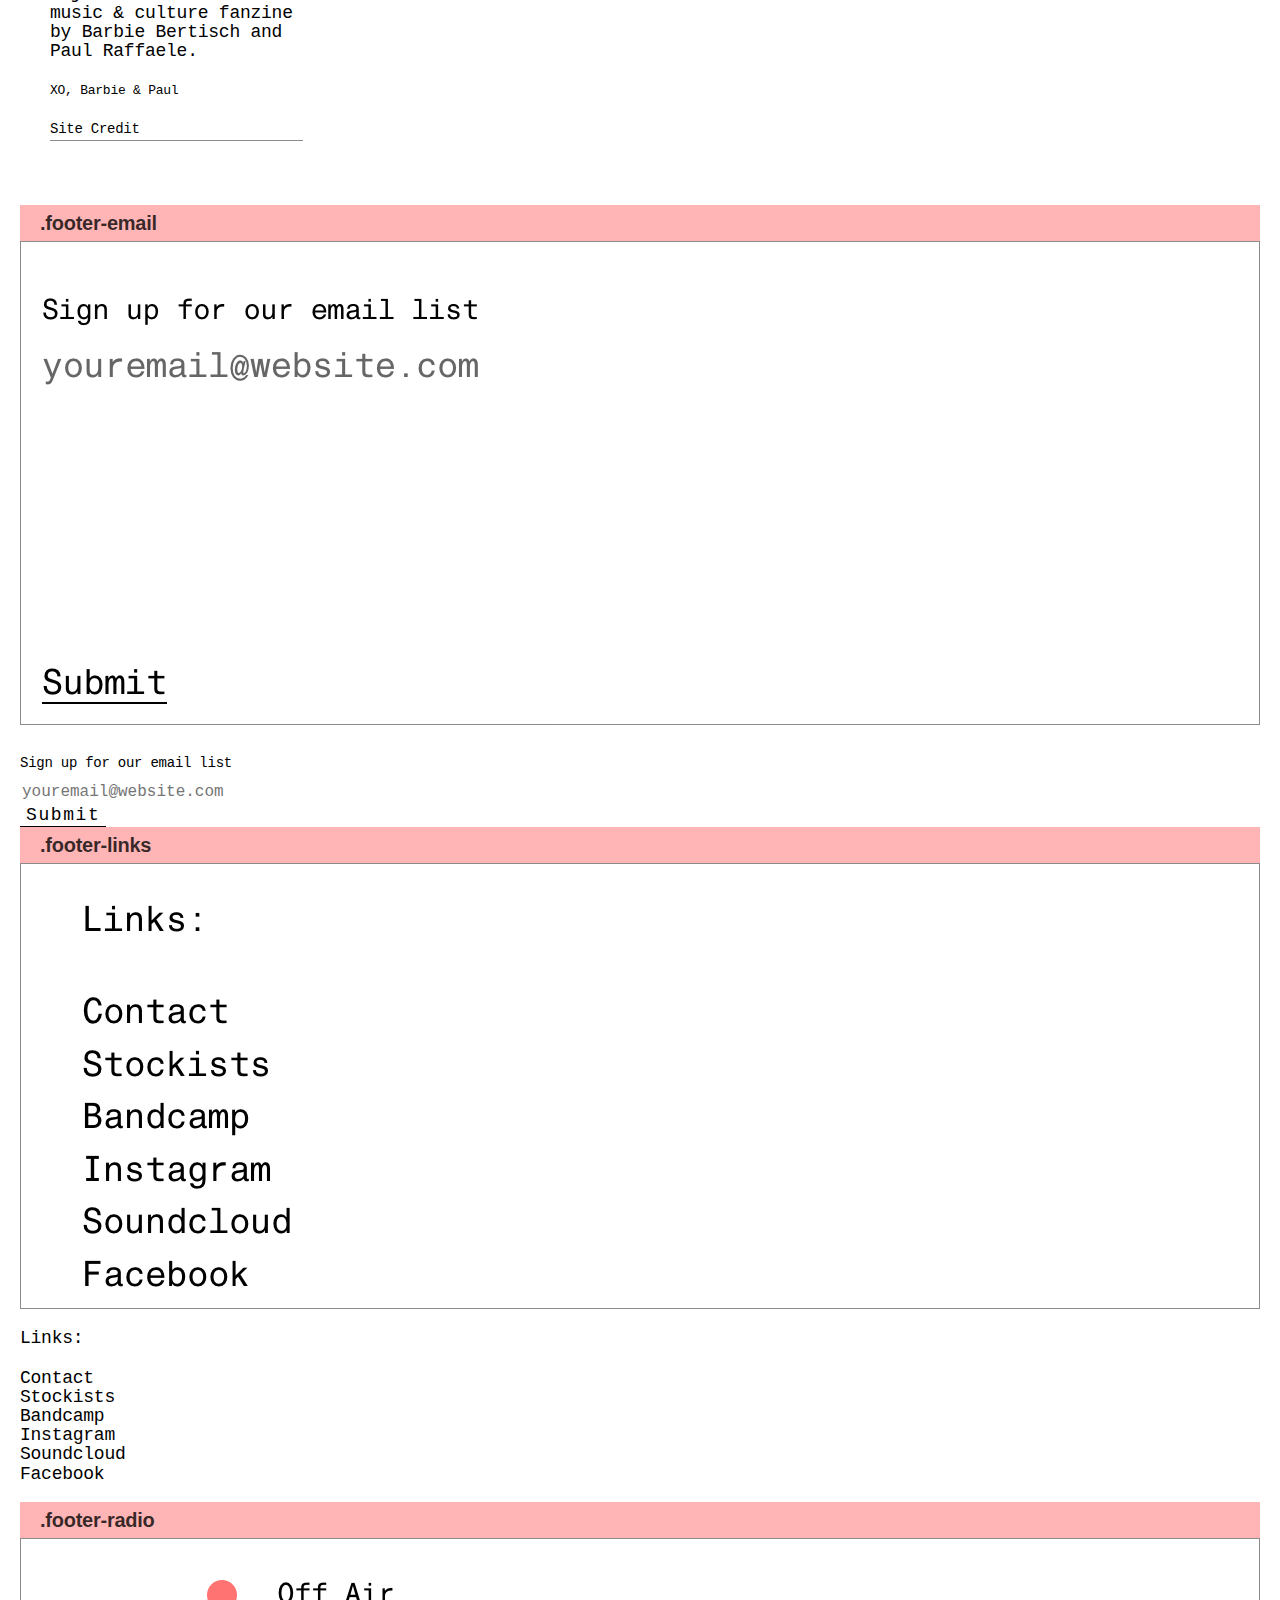
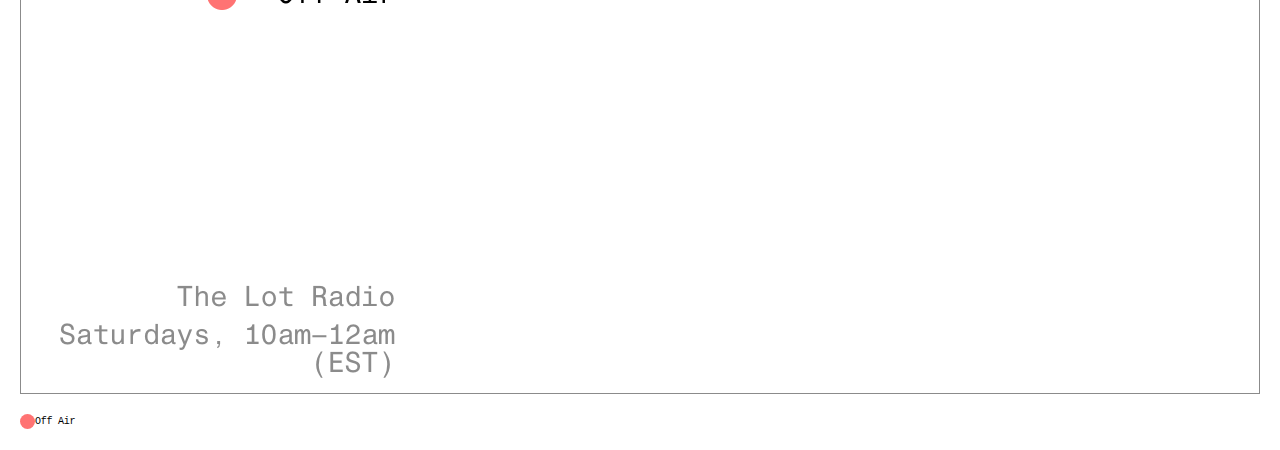
==== commit 91ac1ec8: "updat components" ====
--- a/components/index.html
+++ b/components/index.html
@@ -138,6 +138,8 @@
         </div>
 
         <div class="component__code">
+        <section class="collection">  
+        <div class="sticky-filter">side bar</div>  
             <div class="section-merch">
                 <div class="merch-item">
                 <img class="merch-item__img"
@@ -167,6 +169,7 @@
                  </div>
              </div>
             </div>
+        </section>    
         </div>
         
     </article>
--- a/CSS/main.css
+++ b/CSS/main.css
@@ -39,7 +39,7 @@
     font-family: sans-serif;
     font-size: 20px;
     margin: 0px 0px 0px 0px;
-    padding: 20px 20px;
+    padding: 10px 20px;
     background-color: #ff737386;
     color: rgba(0, 0, 0, 0.785);
 }
@@ -74,21 +74,19 @@
 
 .component {
 
-    margin-bottom: 50px;
-}
-
-.component__code {
-    border: 1px solid var(--gray);
-}
-
-.component img {
+    margin: 0 20px;
+}
+
+.component__name {
+    margin: 0;
+  
+}
+
+.component__img {
     max-width: initial;
-    margin-left: 20px;
-}
-
-.component__img {
     border: 1px solid var(--gray);
     overflow-x: auto;
+    margin-bottom: 20px;
 }
 
 .component-header__blk {
@@ -244,9 +242,16 @@
     margin-top: 10px;
 }
 
-.merch-item {
-   
-}
+.collection {
+    display: grid;
+    grid-template-columns: repeat(4, minmax(0, 1fr));
+    position: relative;
+}
+
+.merch-item__img {
+    margin: 0;
+}
+
 
 .merch-item__price {
     font-family: var(--font-mono);
@@ -293,7 +298,7 @@
 .footer-grid {
     display: grid;
     grid-template-columns: repeat(12, minmax(81px, 1fr));
-    grid-template-rows: 223px;
+    grid-template-rows: 260px;
     grid-gap: 10px;
     list-style: none;
     padding-top: 10px;
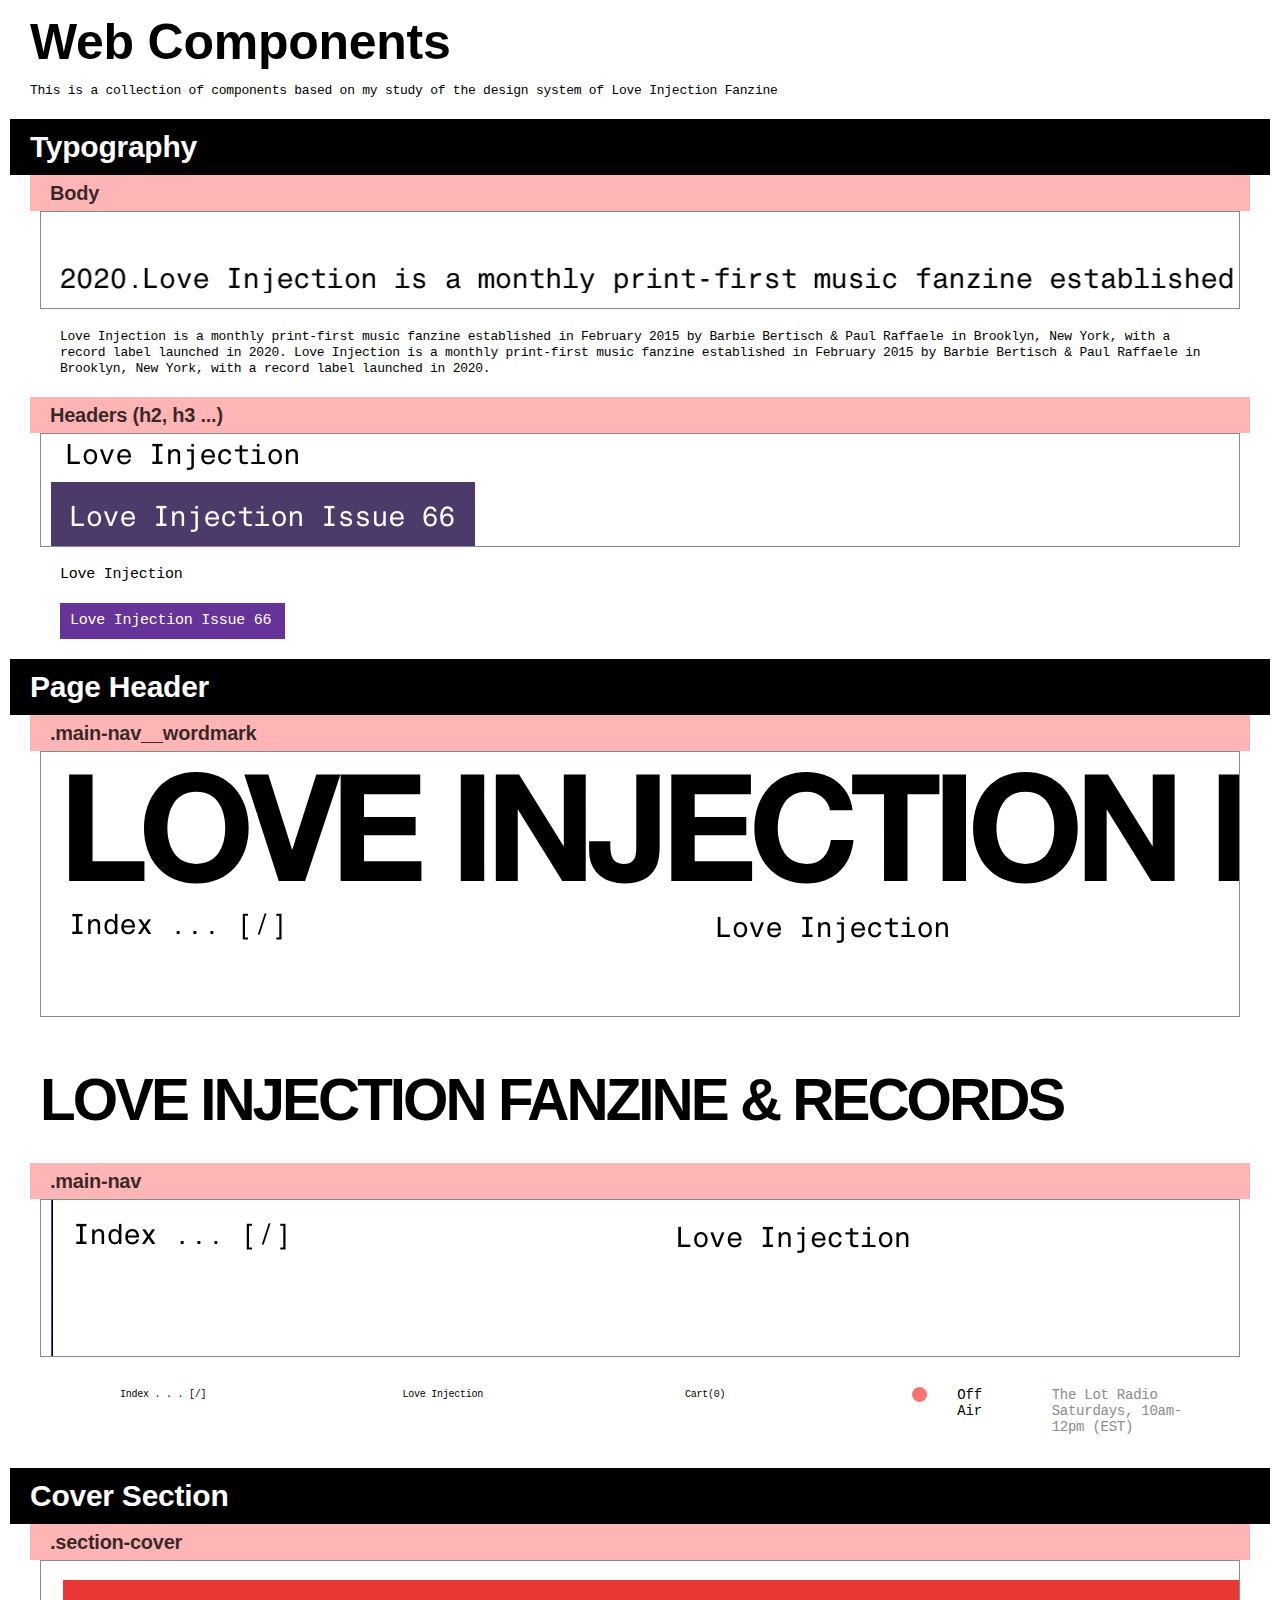
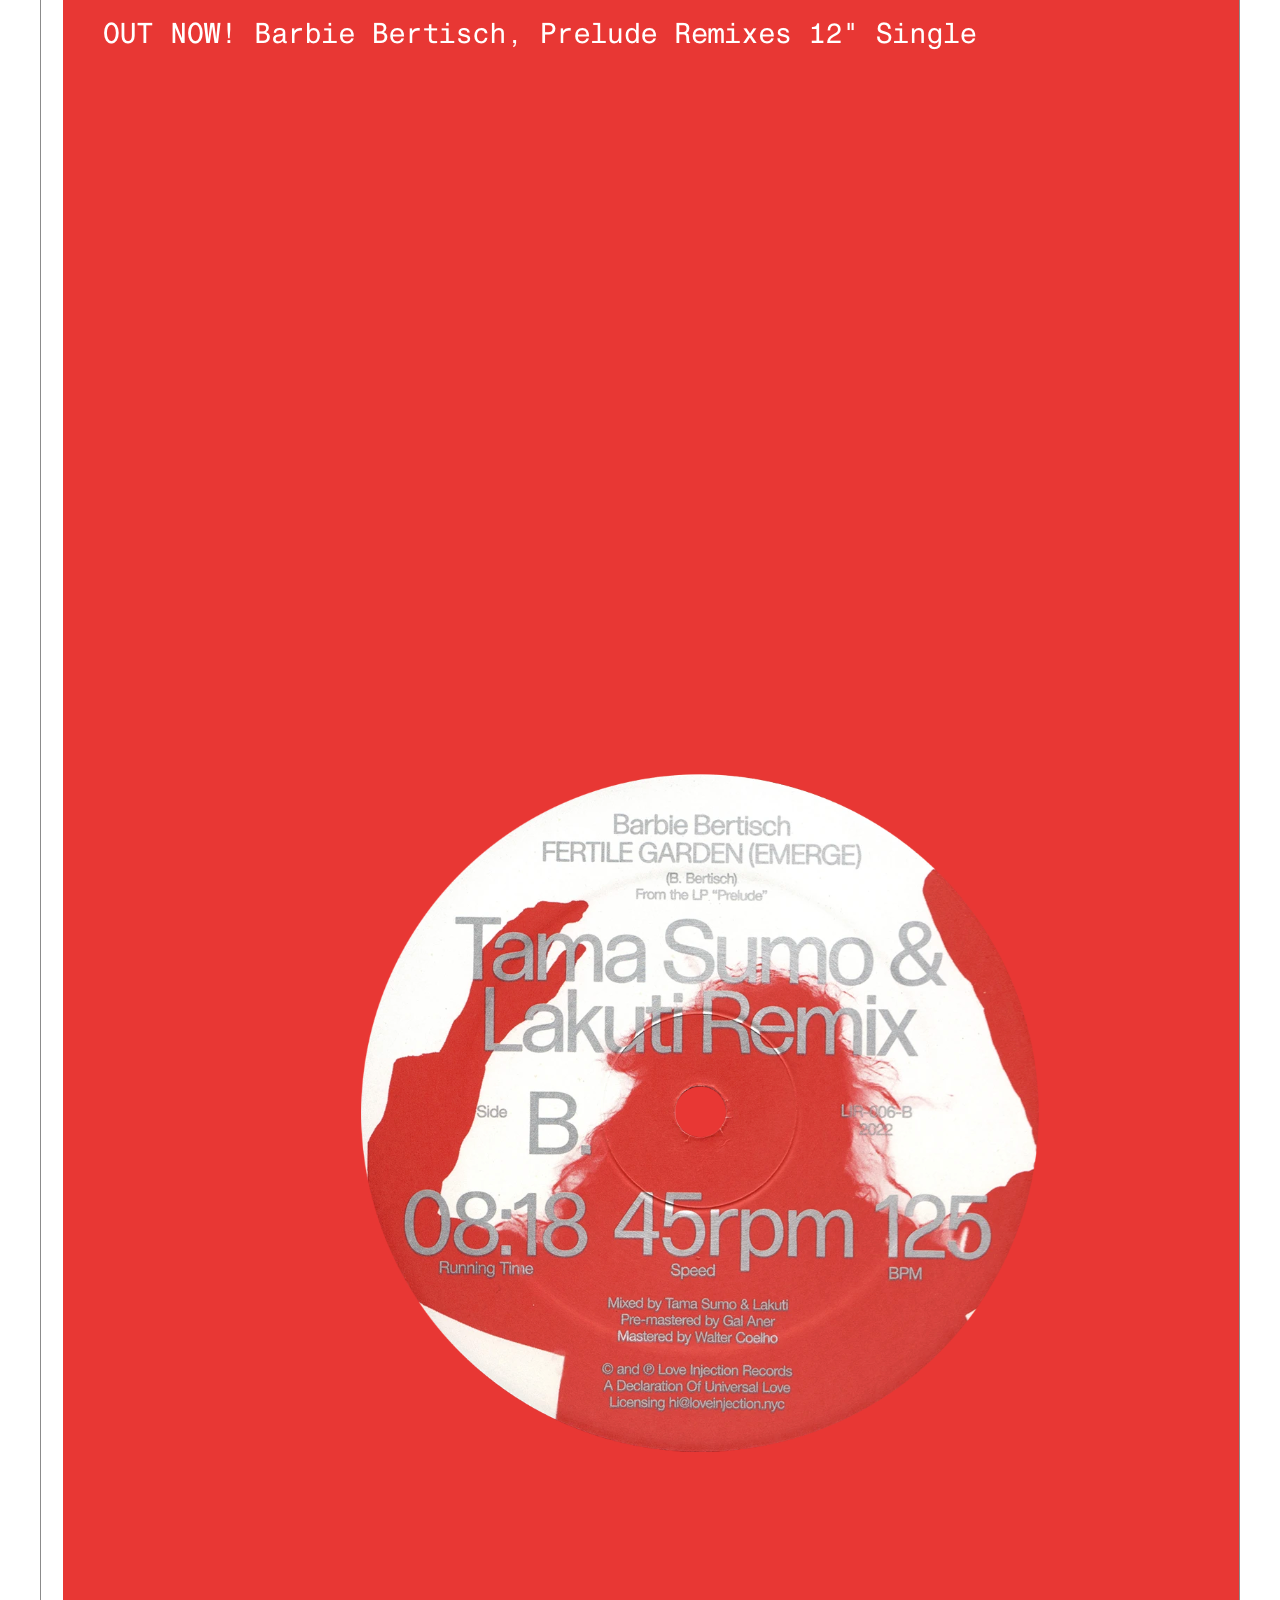
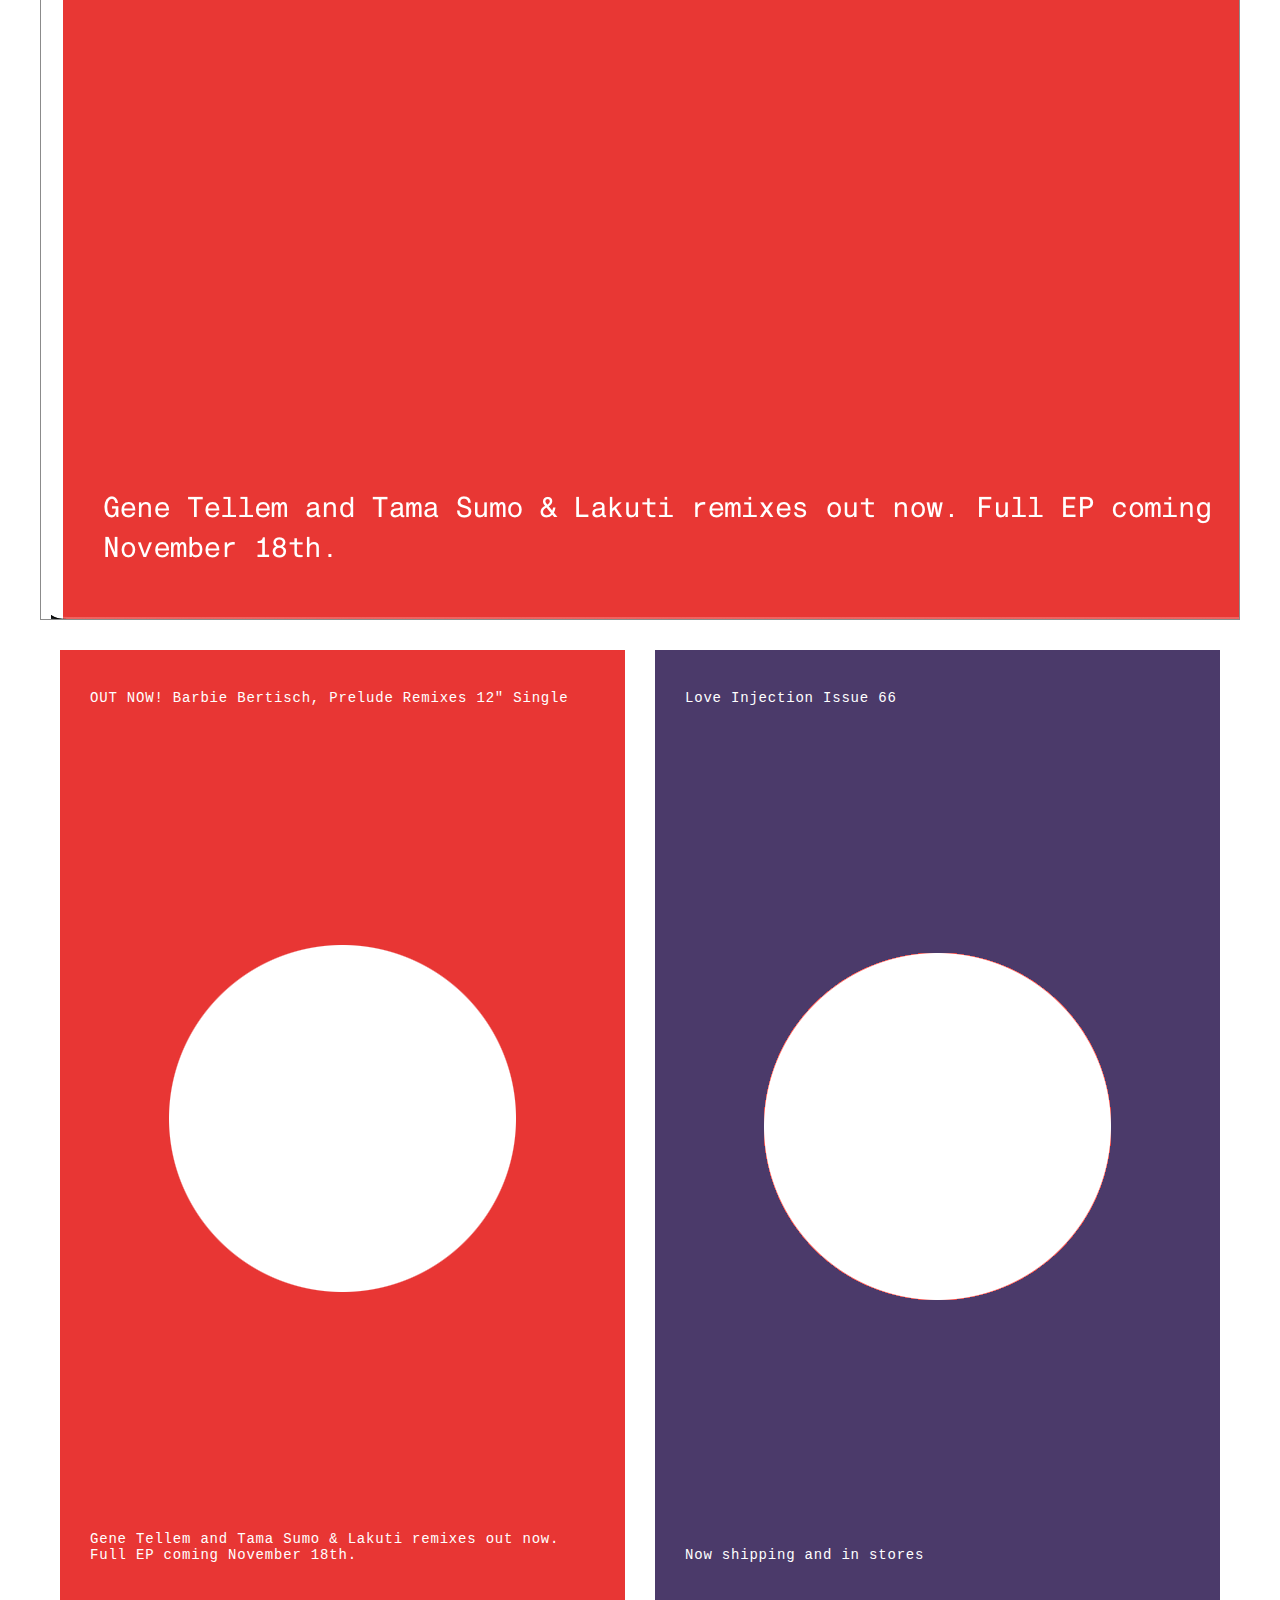
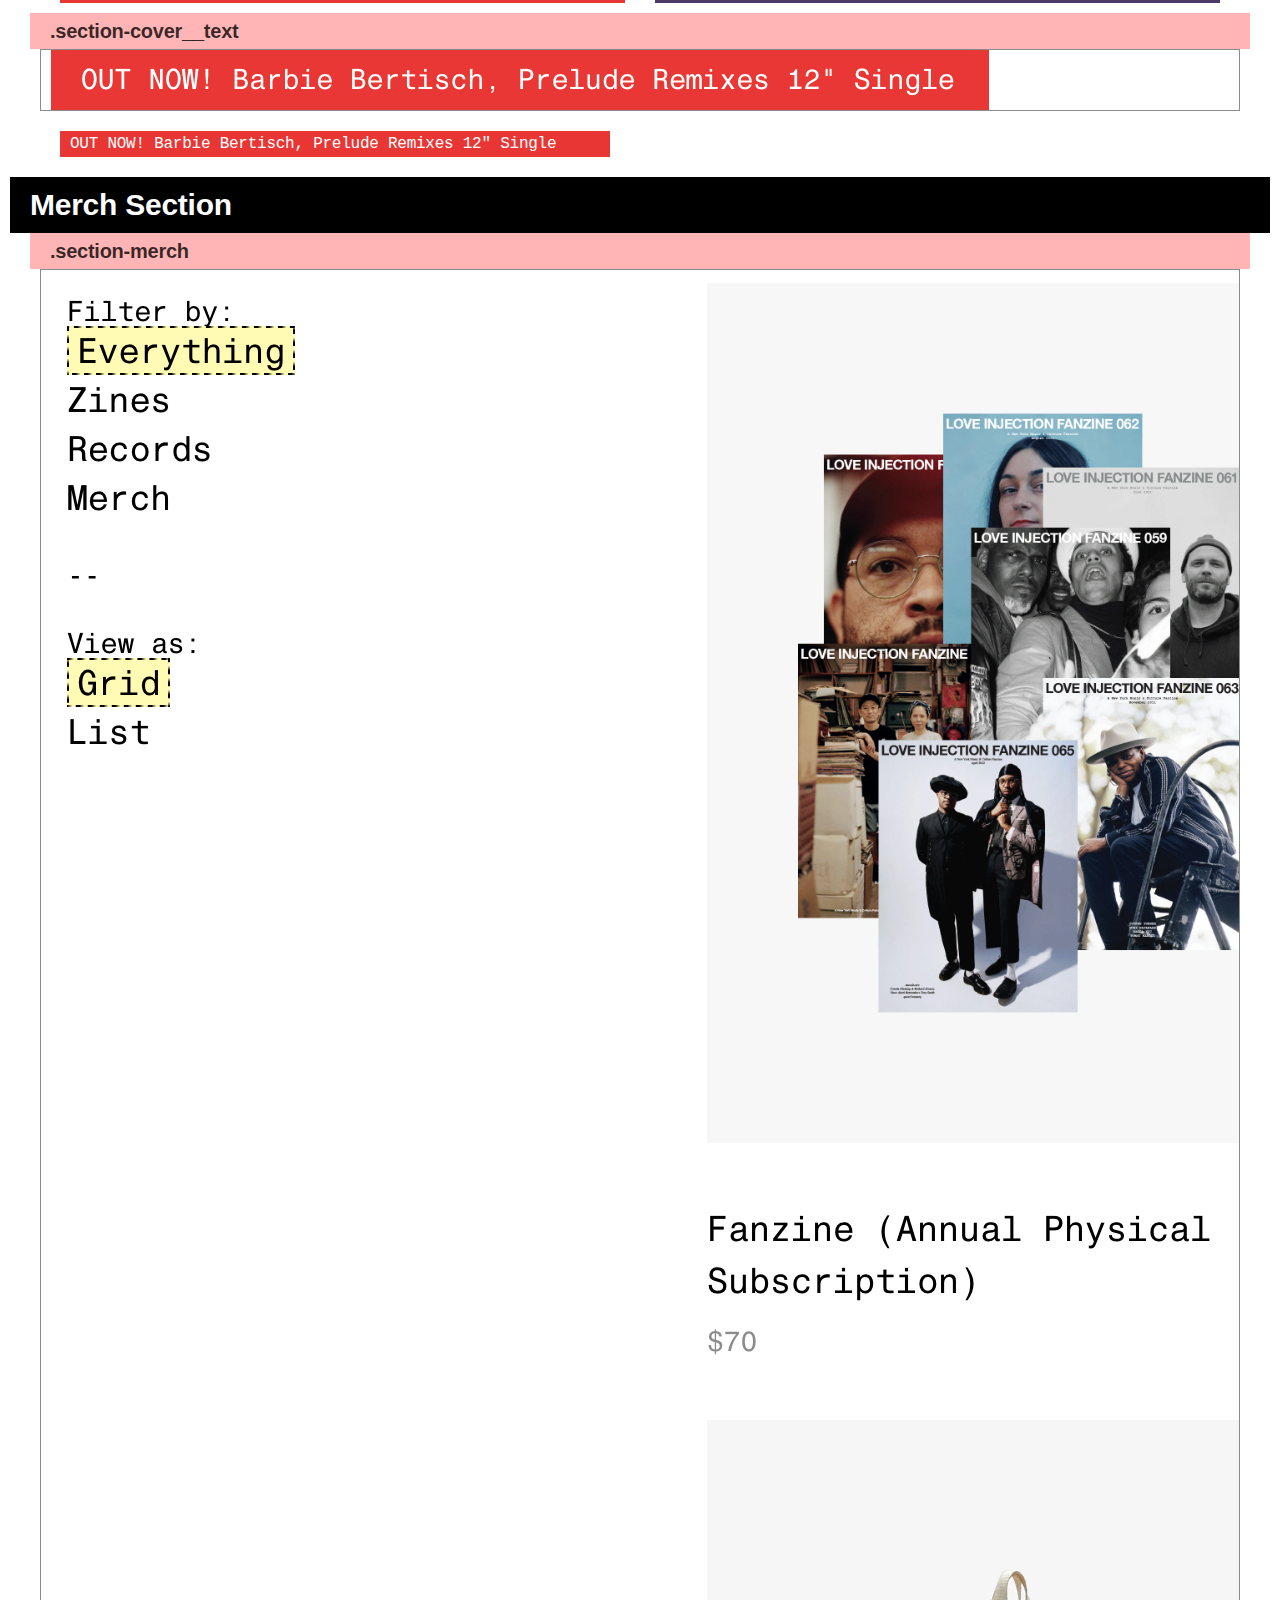
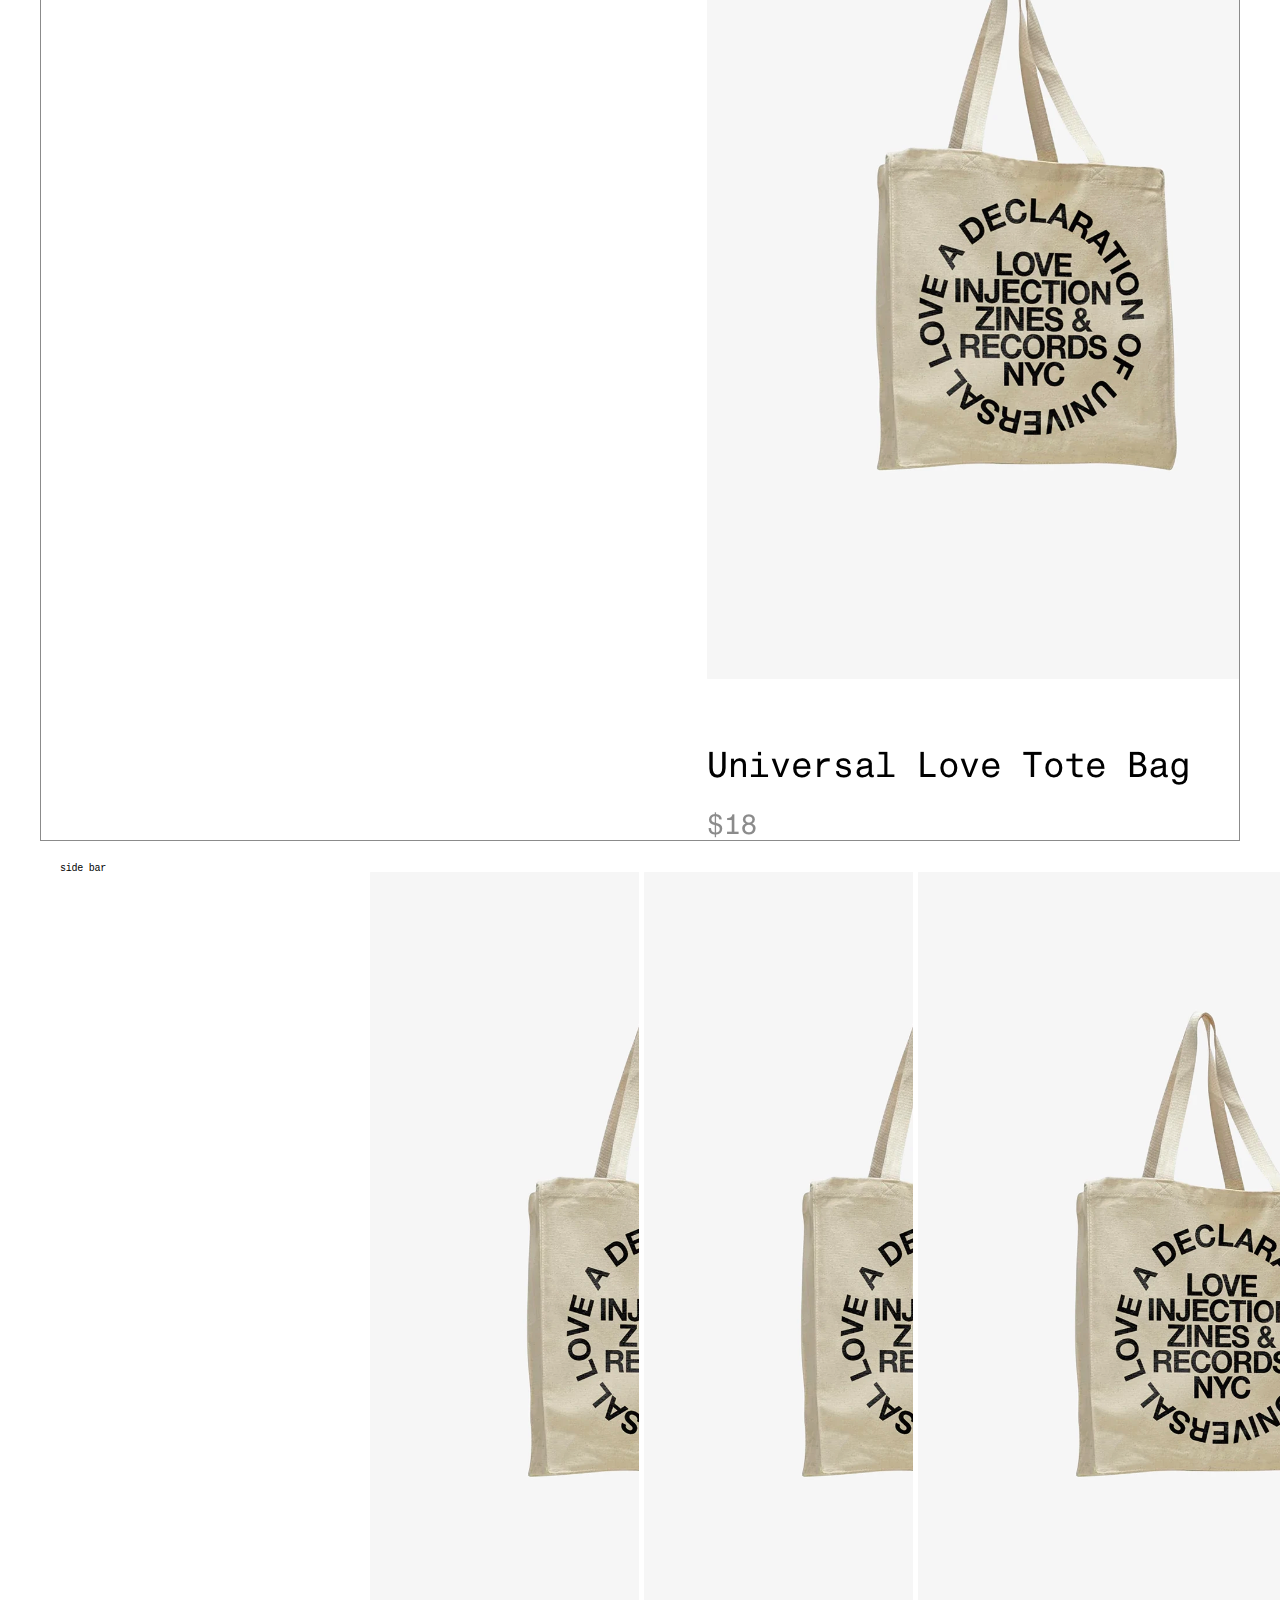
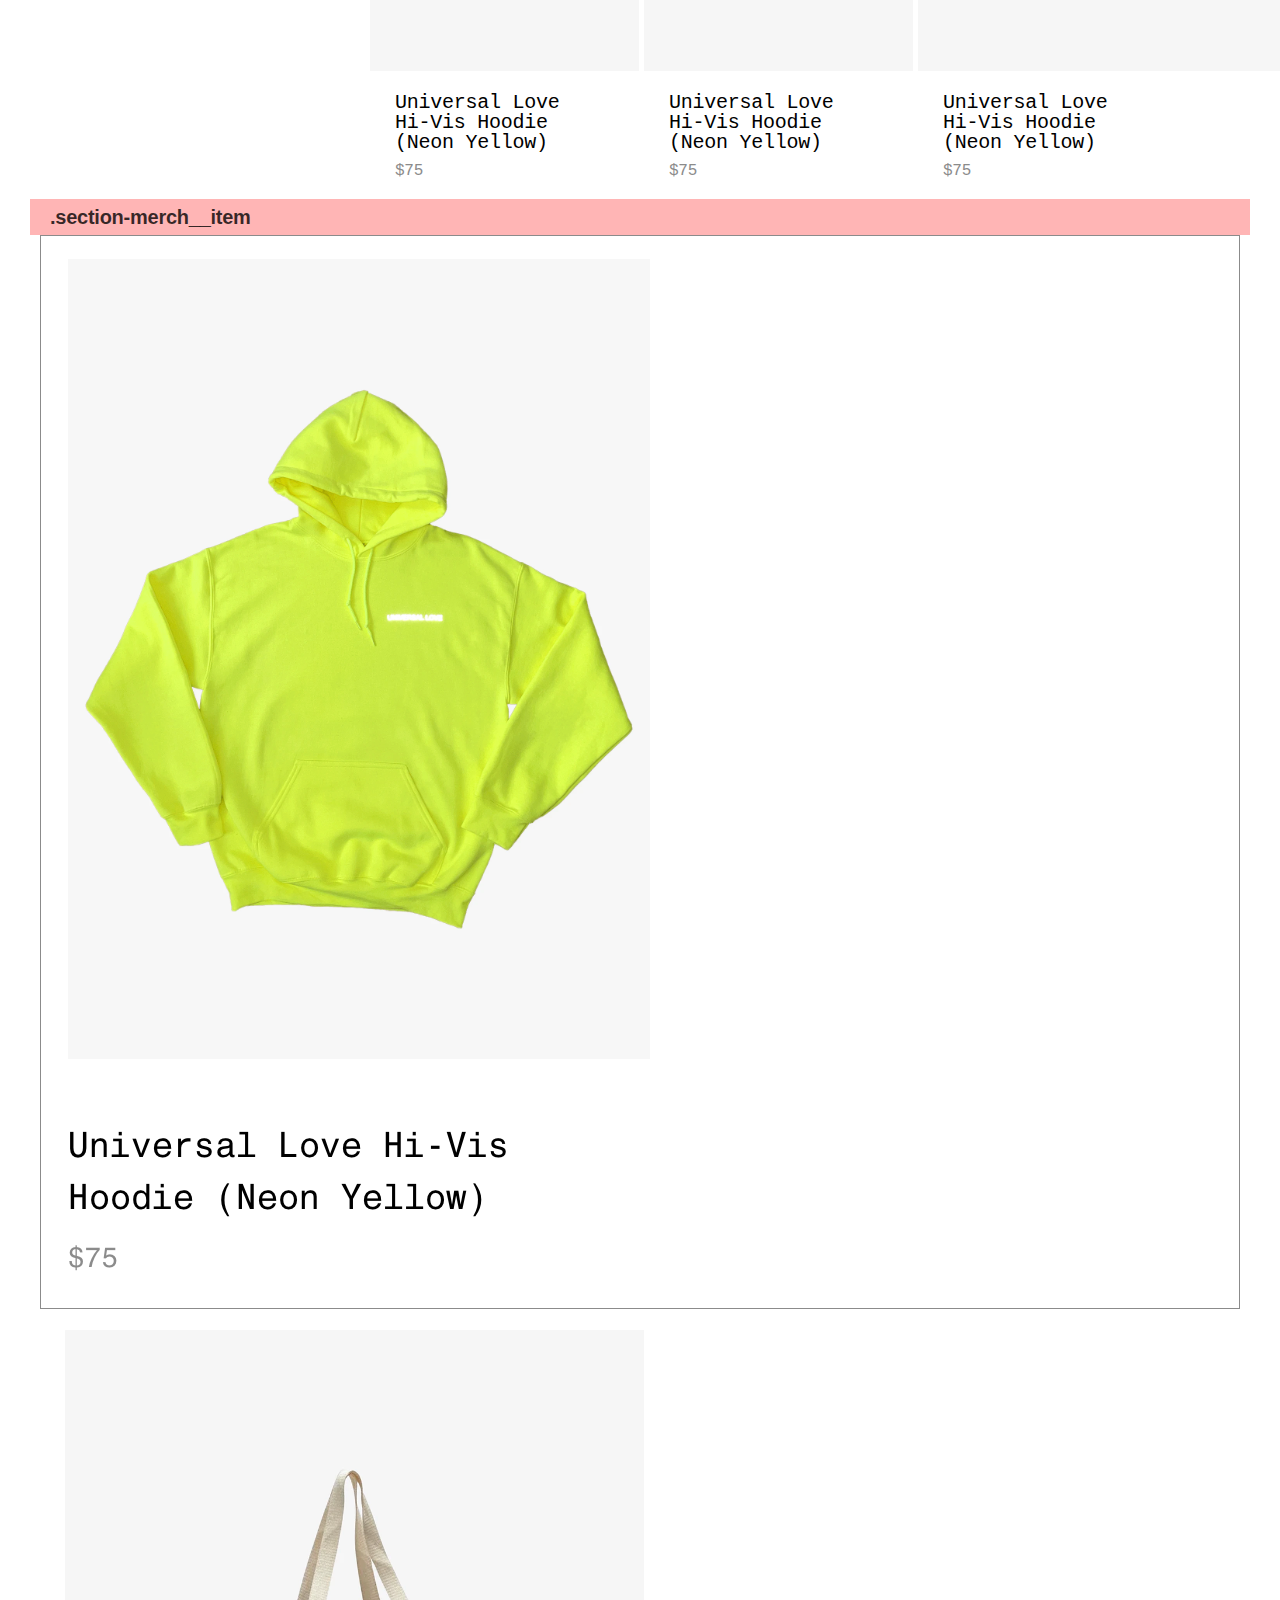
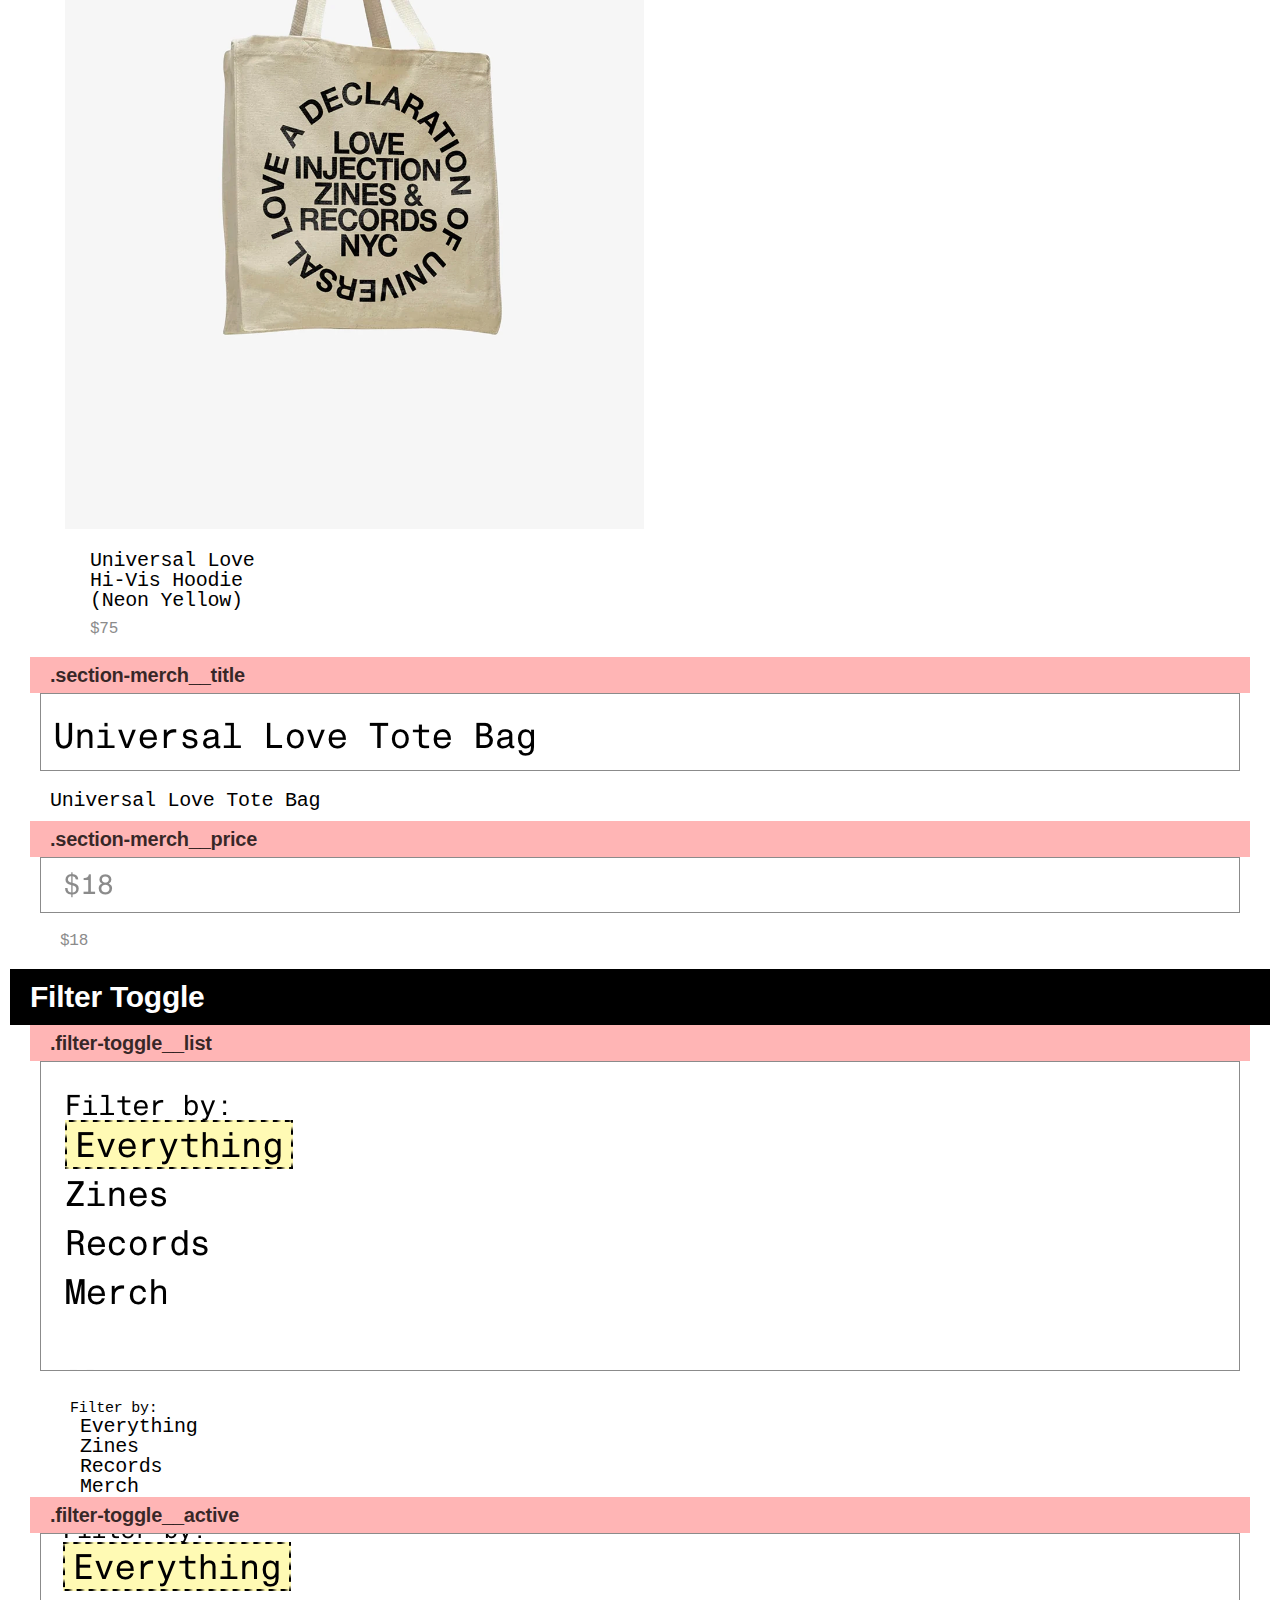
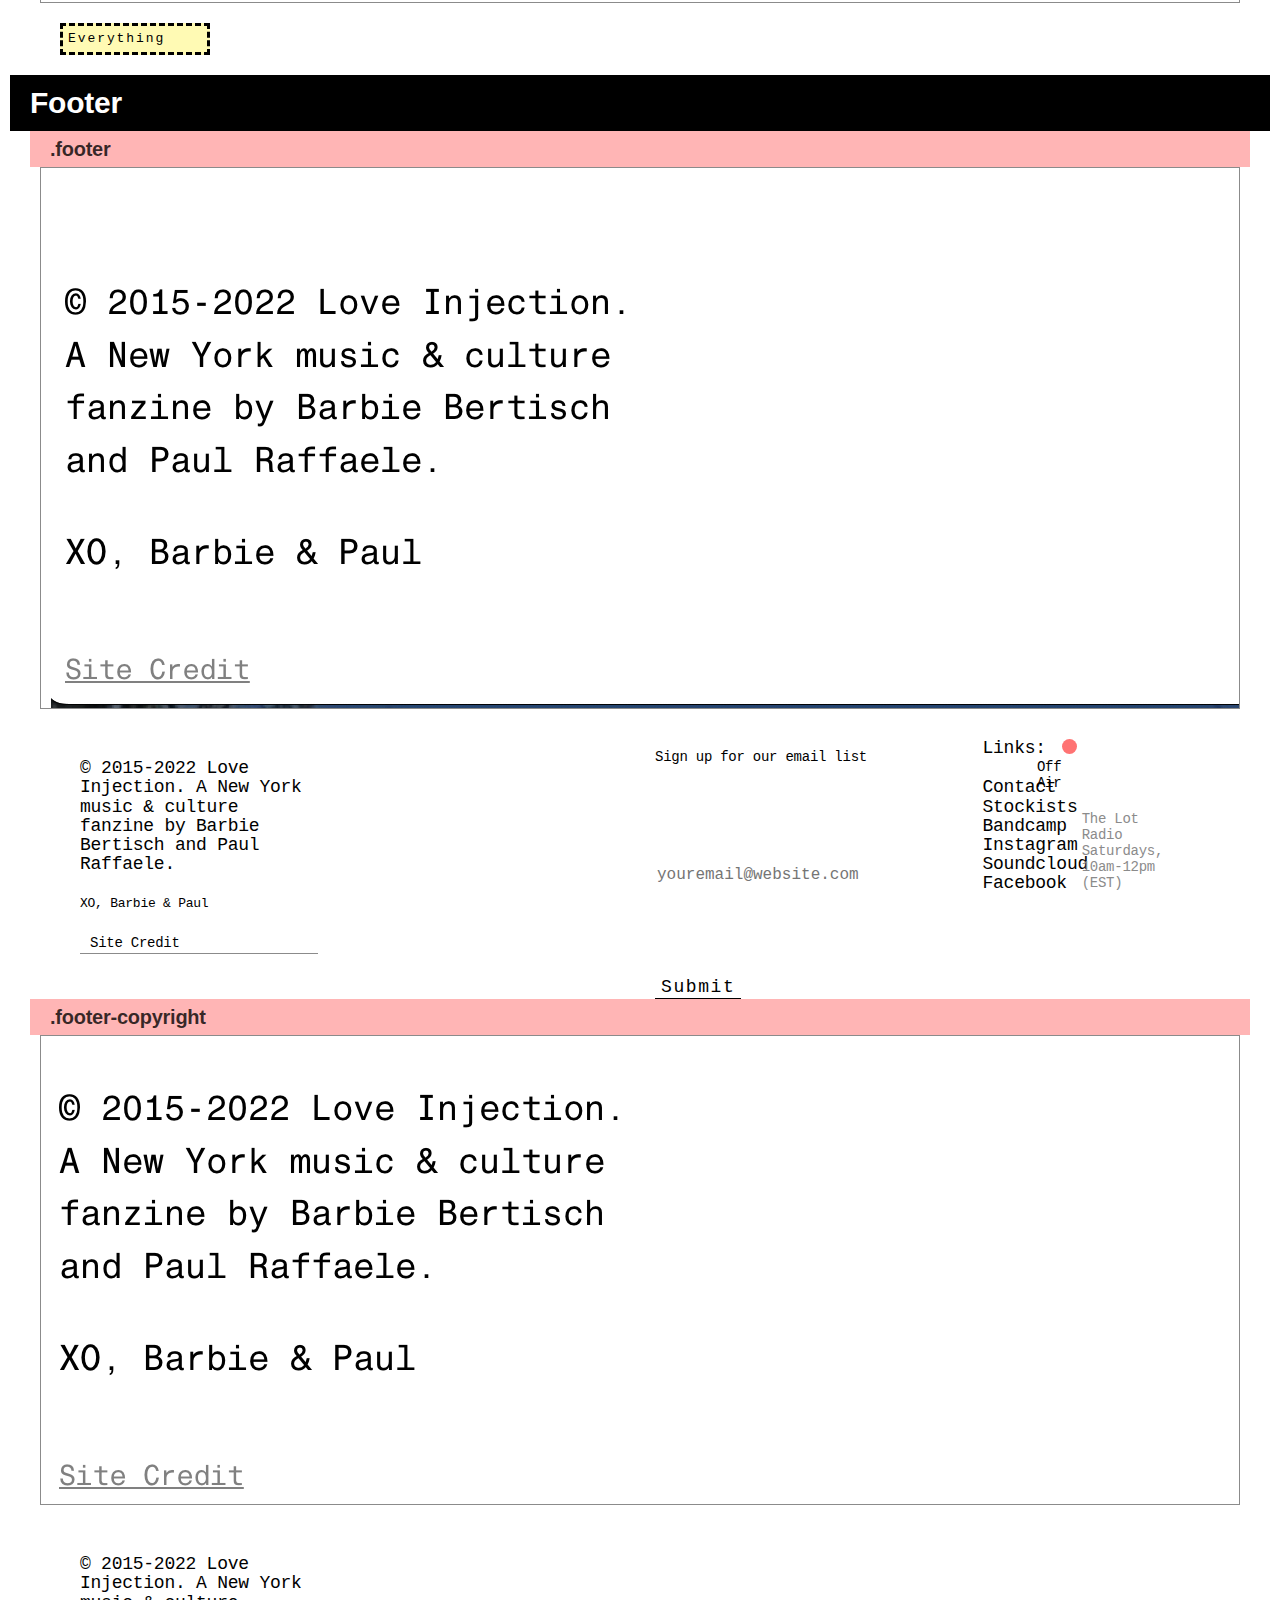
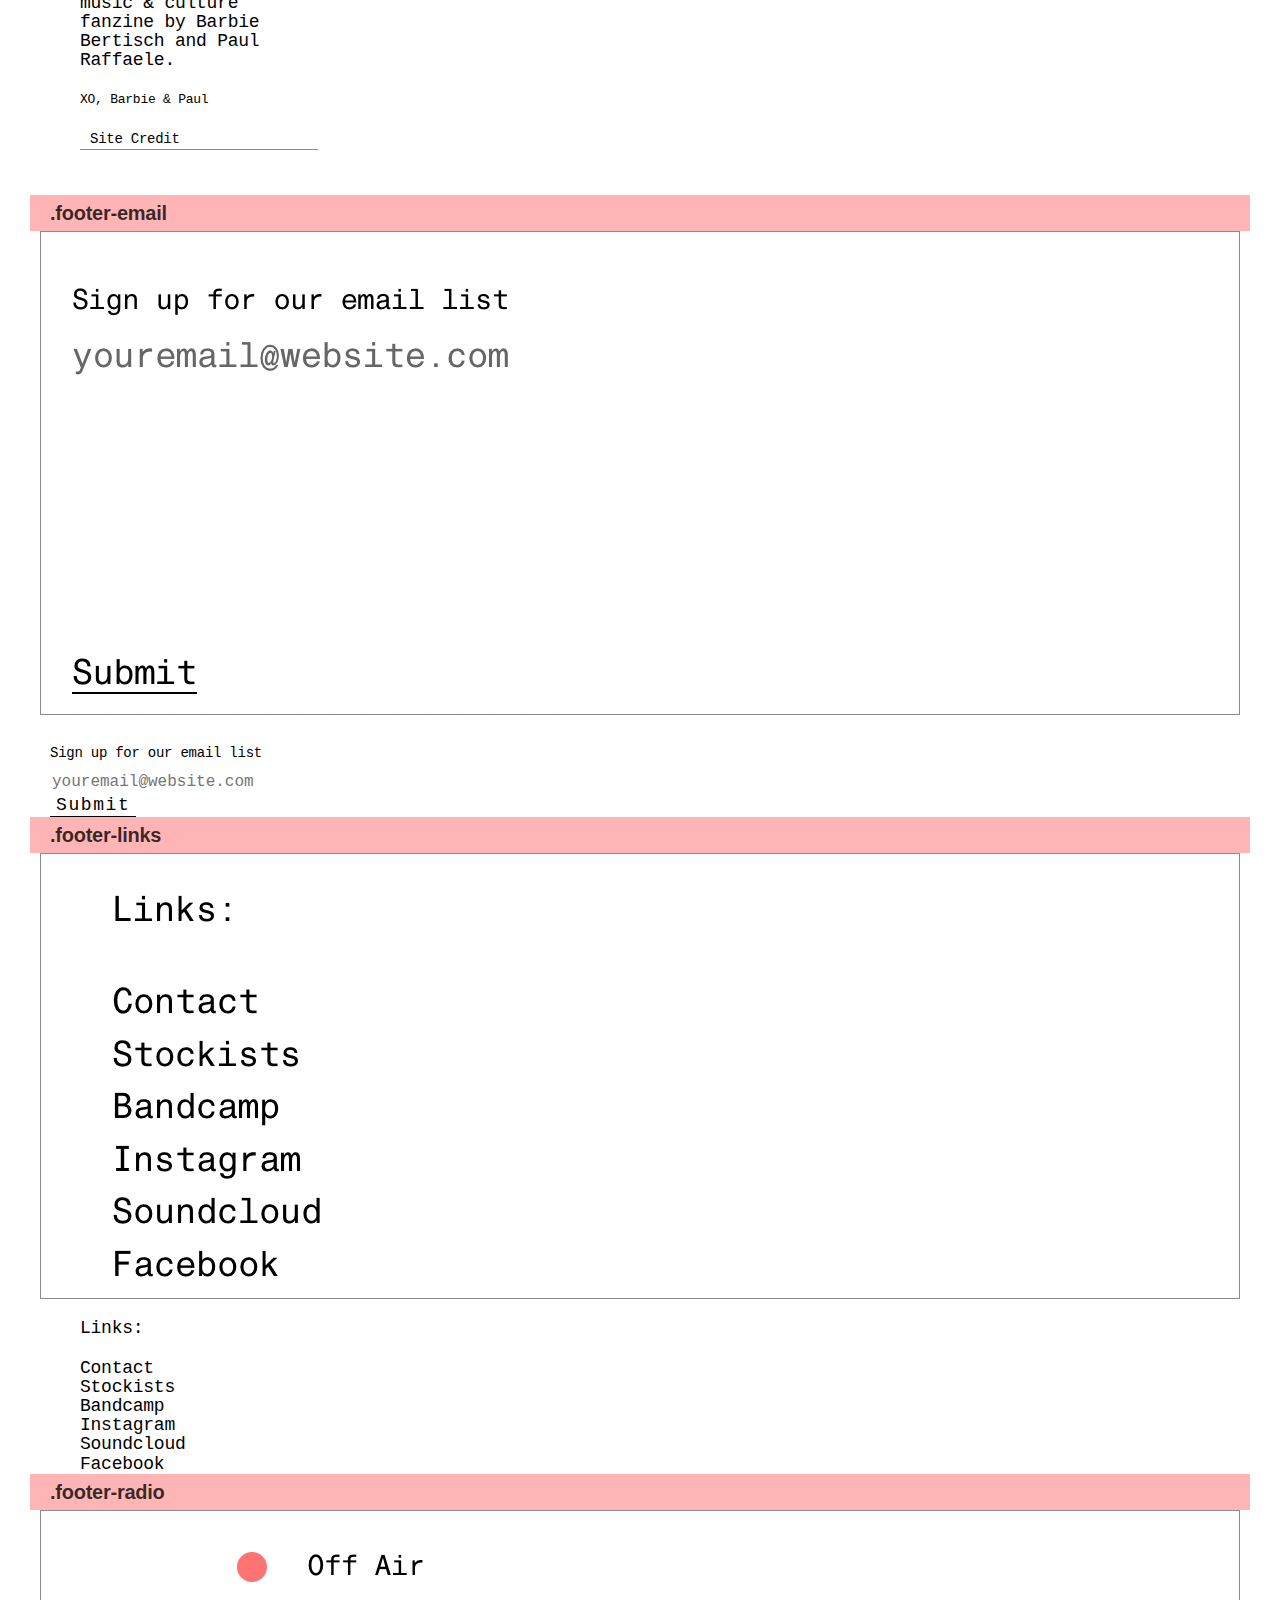
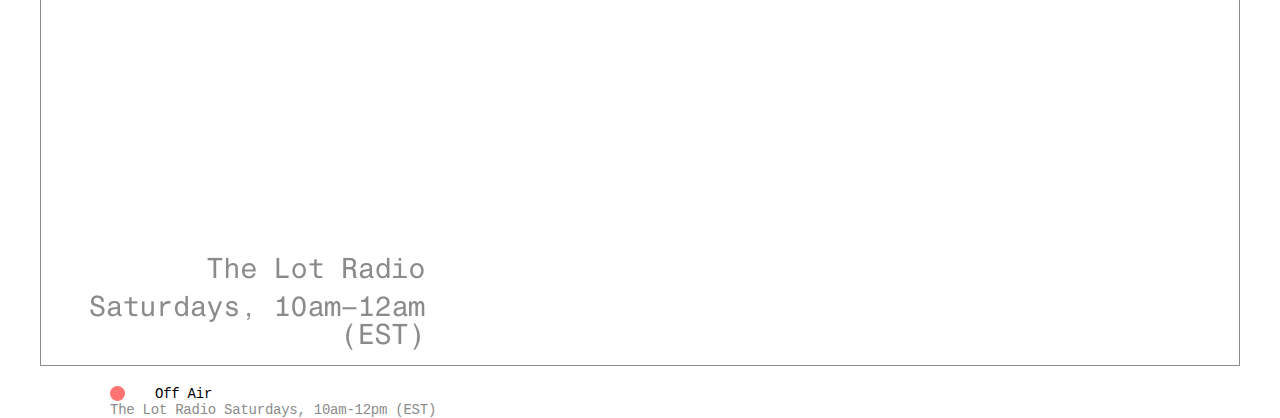
==== commit 6058e319: "update components" ====
--- a/components/index.html
+++ b/components/index.html
@@ -1,3 +1,4 @@
+<!DOCTYPE html>
 <html lang="en">
 <head>
     <meta charset="UTF-8">
@@ -14,8 +15,8 @@
 <body>
     <h1>Web Components</h1>
     <p>
-        This is a collection of components based on my study of the design system of Love Injection Fanzine & Records website.
-    </p>
+        This is a collection of components based on my study of the design system of Love Injection Fanzine
+    </p>    
 
 <!--Typography-->    
     <h2>Typography</h2>
@@ -26,14 +27,16 @@
         srcset="img/section-scrollbar.png 2x" 
         src="img/section-scrollbar.png" alt="body copy">
         </div>
+
         <div class="component__code">
         <p>
-            Love Injection is a monthly print-first music fanzine established in February 2015 by Barbie Bertisch & Paul Raffaele in Brooklyn, New York, with a record label launched in 2020.
-            Love Injection is a monthly print-first music fanzine established in February 2015 by Barbie Bertisch & Paul Raffaele in Brooklyn, New York, with a record label launched in 2020.
+            Love Injection is a monthly print-first music fanzine established in February 2015 by Barbie Bertisch &amp; Paul Raffaele in Brooklyn, New York, with a record label launched in 2020.
+            Love Injection is a monthly print-first music fanzine established in February 2015 by Barbie Bertisch &amp; Paul Raffaele in Brooklyn, New York, with a record label launched in 2020.
         </p>
         </div>
     </article>
 
+<!--page header--> 
     <article class="component">
         <h3 class="component__name">Headers (h2, h3 ...)</h3>
         <div class="component__img">
@@ -44,13 +47,13 @@
         srcset="img/h2__white.png 2x" 
         src="img/h2__white.png" alt="body copy">
         </div>
+
         <div class="component__code">
         <p class="component-header__blk">Love Injection</p>
         <p class="component-header__white">Love Injection Issue 66</p>
         </div>
     </article> 
-
-<!--page header-->      
+     
     <h2>Page Header</h2>
     <article class="component">
         <h3 class="component__name">.main-nav__wordmark</h3>
@@ -60,7 +63,7 @@
         src="img/page-header.png" alt="body copy">
         </div>
         <div class="component__code">
-        <h1 class="wordmark">LOVE INJECTION FANZINE & RECORDS</h1>
+        <h1 class="wordmark">LOVE INJECTION FANZINE &amp; RECORDS</h1>
         </div>
     </article>
 
@@ -72,16 +75,16 @@
         src="img/main-nav.png" alt="body copy">
         </div>
         <div class="component__code">
-        <div class="main-nav">  
-        <ul class="main-nav__list">
-            <li class="main-nav__index"><a href="#!">Index . . . [/]</a></li>
-            <li class="main-nav__logo"><a href="#!">Love Injection</a></li>
-            <li class="main-nav__cart"><a href="#!">Cart(0)</a></li>
-            <li class="radio-indicator__button"></li>
-            <li class="radio-indicator__status">Off Air</li>
-            <li class="radio-indicator__title">The Lot Radio Saturdays, 10am-12pm (EST)</li>
-        </ul>
-        </div>  
+            <div class="main-nav">  
+            <ul class="main-nav__list">
+                <li class="main-nav__index"><a href="#!">Index . . . [/]</a></li>
+                <li class="main-nav__logo"><a href="#!">Love Injection</a></li>
+                <li class="main-nav__cart"><a href="#!">Cart(0)</a></li>
+                <li class="radio-indicator__button"></li>
+                <li class="radio-indicator__status">Off Air</li>
+                <li class="radio-indicator__title">The Lot Radio Saturdays, 10am-12pm (EST)</li>
+            </ul>
+            </div>  
         </div>
     </article>
 
@@ -266,38 +269,38 @@
     src="img/footer.png" alt="body copy">
     </div>
     <div class="component__code">
-    <div class="footer-grid">   
-        <div class="footer-details">
-        <p class="footer-copyright">&copy 2015-2022 Love Injection. A New York music & culture fanzine by Barbie Bertisch and Paul Raffaele.</p>
-        <p>XO, Barbie & Paul</p>
-        <p class="footer-copyright__credit"><a href="#!">Site Credit</a></p>
-        </div>
-        <div class="footer-email">
-        <p class="footer-signup">Sign up for our email list</p>
-        <input class="input" type="email" placeholder="youremail@website.com">
-        <input class="button" type="submit">
-        </div>  
-        <div class="footer-links">
-            <ul class="footer-links__list">
-                <li class="footer-links__header"><a href="#!">Links:</a></li>
-                <li class="footer-links"><a href="#!">Contact</a></li>
-                <li class="footer-links"><a href="#!">Stockists</a></li>
-                <li class="footer-links"><a href="#!">Bandcamp</a></li>
-                <li class="footer-links"><a href="#!">Instagram</a></li>
-                <li class="footer-links"><a href="#!">Soundcloud</a></li>
-                <li class="footer-links"><a href="#!">Facebook</a></li>
-            </ul>    
-        </div>  
-        <div class="footer-radio">  
-            <div class="footer-radio__indicator"></div>
-                <div class="radio-indicator__button">
-                <p class="radio-indicator__status">Off Air</p>
-            
-                <p class="radio-indicator__title">The Lot Radio Saturdays, 10am-12pm (EST)
-                </p>
-        </div> 
-        
-    </div> <!--end footer grid-->
+        <div class="footer-grid">   
+            <div class="footer-details">
+                <p class="footer-copyright">&copy; 2015-2022 Love Injection. A New York music &amp; culture fanzine by Barbie Bertisch and Paul Raffaele.</p>
+                <p>XO, Barbie &amp; Paul</p>
+                <p class="footer-copyright__credit"><a href="#!">Site Credit</a></p>
+            </div>
+            <div class="footer-email">
+                <p class="footer-signup">Sign up for our email list</p>
+                <input class="input" type="email" placeholder="youremail@website.com">
+                <input class="button" type="submit">
+            </div>  
+            <div class="footer-links">
+                <ul class="footer-links__list">
+                    <li class="footer-links__header"><a href="#!">Links:</a></li>
+                    <li class="footer-links"><a href="#!">Contact</a></li>
+                    <li class="footer-links"><a href="#!">Stockists</a></li>
+                    <li class="footer-links"><a href="#!">Bandcamp</a></li>
+                    <li class="footer-links"><a href="#!">Instagram</a></li>
+                    <li class="footer-links"><a href="#!">Soundcloud</a></li>
+                    <li class="footer-links"><a href="#!">Facebook</a></li>
+                </ul>    
+            </div>  
+            <div class="footer-radio">  
+                <div class="footer-radio__indicator"></div>
+                    <div class="radio-indicator__button">
+                        <p class="radio-indicator__status">Off Air</p>
+                    
+                        <p class="radio-indicator__title">The Lot Radio Saturdays, 10am-12pm (EST)
+                        </p>
+                    </div>     
+                </div> <!--end footer grid-->
+            </div>
     </div>
 </article>
 
@@ -308,11 +311,12 @@
     srcset="img/footer-copyright.png 2x" 
     src="img/footer-copyright.png" alt="body copy">
     </div>
+
     <div class="component__code">
         <div class="footer-grid">  
         <div class="footer-details">
-            <p class="footer-copyright">&copy 2015-2022 Love Injection. A New York music & culture fanzine by Barbie Bertisch and Paul Raffaele.</p>
-            <p>XO, Barbie & Paul</p>
+            <p class="footer-copyright">&copy; 2015-2022 Love Injection. A New York music &amp; culture fanzine by Barbie Bertisch and Paul Raffaele.</p>
+            <p>XO, Barbie &amp; Paul</p>
             <p class="footer-copyright__credit"><a href="#!">Site Credit</a></p>
         </div> 
         </div>
@@ -326,6 +330,7 @@
     srcset="img/footer-email.png 2x" 
     src="img/footer-email.png" alt="body copy">
     </div>
+    
     <div class="component__code">
         <div class="footer-email">
         <p class="footer-signup">Sign up for our email list</p>
@@ -365,16 +370,17 @@
     src="img/footer-radio.png" alt="body copy">
     </div>
     <div class="component__code">
-        <div class="footer-radio__atom">  
-            <span class="radio-indicator__button"></span>  
-            Off Air      
-        </div> 
-        <p></p>
-           
-      
-    </div>
-</article>
-    
+        <div class="main-nav">  
+            <ul class="footer-radio__atom">
+                <li class="radio-indicator__button"></li>
+                <li class="radio-indicator__status">Off Air</li>
+            </ul>
+            <ul>  
+                <li class="radio-indicator__title">The Lot Radio Saturdays, 10am-12pm (EST)</li>
+            </ul>
+            </div>   
+    </div>
+</article>
 
 </body>
 </html>--- a/CSS/main.css
+++ b/CSS/main.css
@@ -16,14 +16,14 @@
   }
   *, *:before, *:after {
     box-sizing: inherit;
-    margin: 0, 10px;
+    margin: 0 10px;
   }
 
 h1 {
     font-family: sans-serif;
     font-size: 50px;
     padding-left: 20px;
-    margin-bottom: 50px 50px;
+    margin-bottom: 50px, 50px;
 }  
 
 h2 {
@@ -381,8 +381,6 @@
 }
 
 .footer-radio__atom {
-    grid-column: 1 / 3;
+    list-style: none;
     display: inline-flex;
-    align-items: flex-start;
-    justify-content: flex-start;    
-}
+}
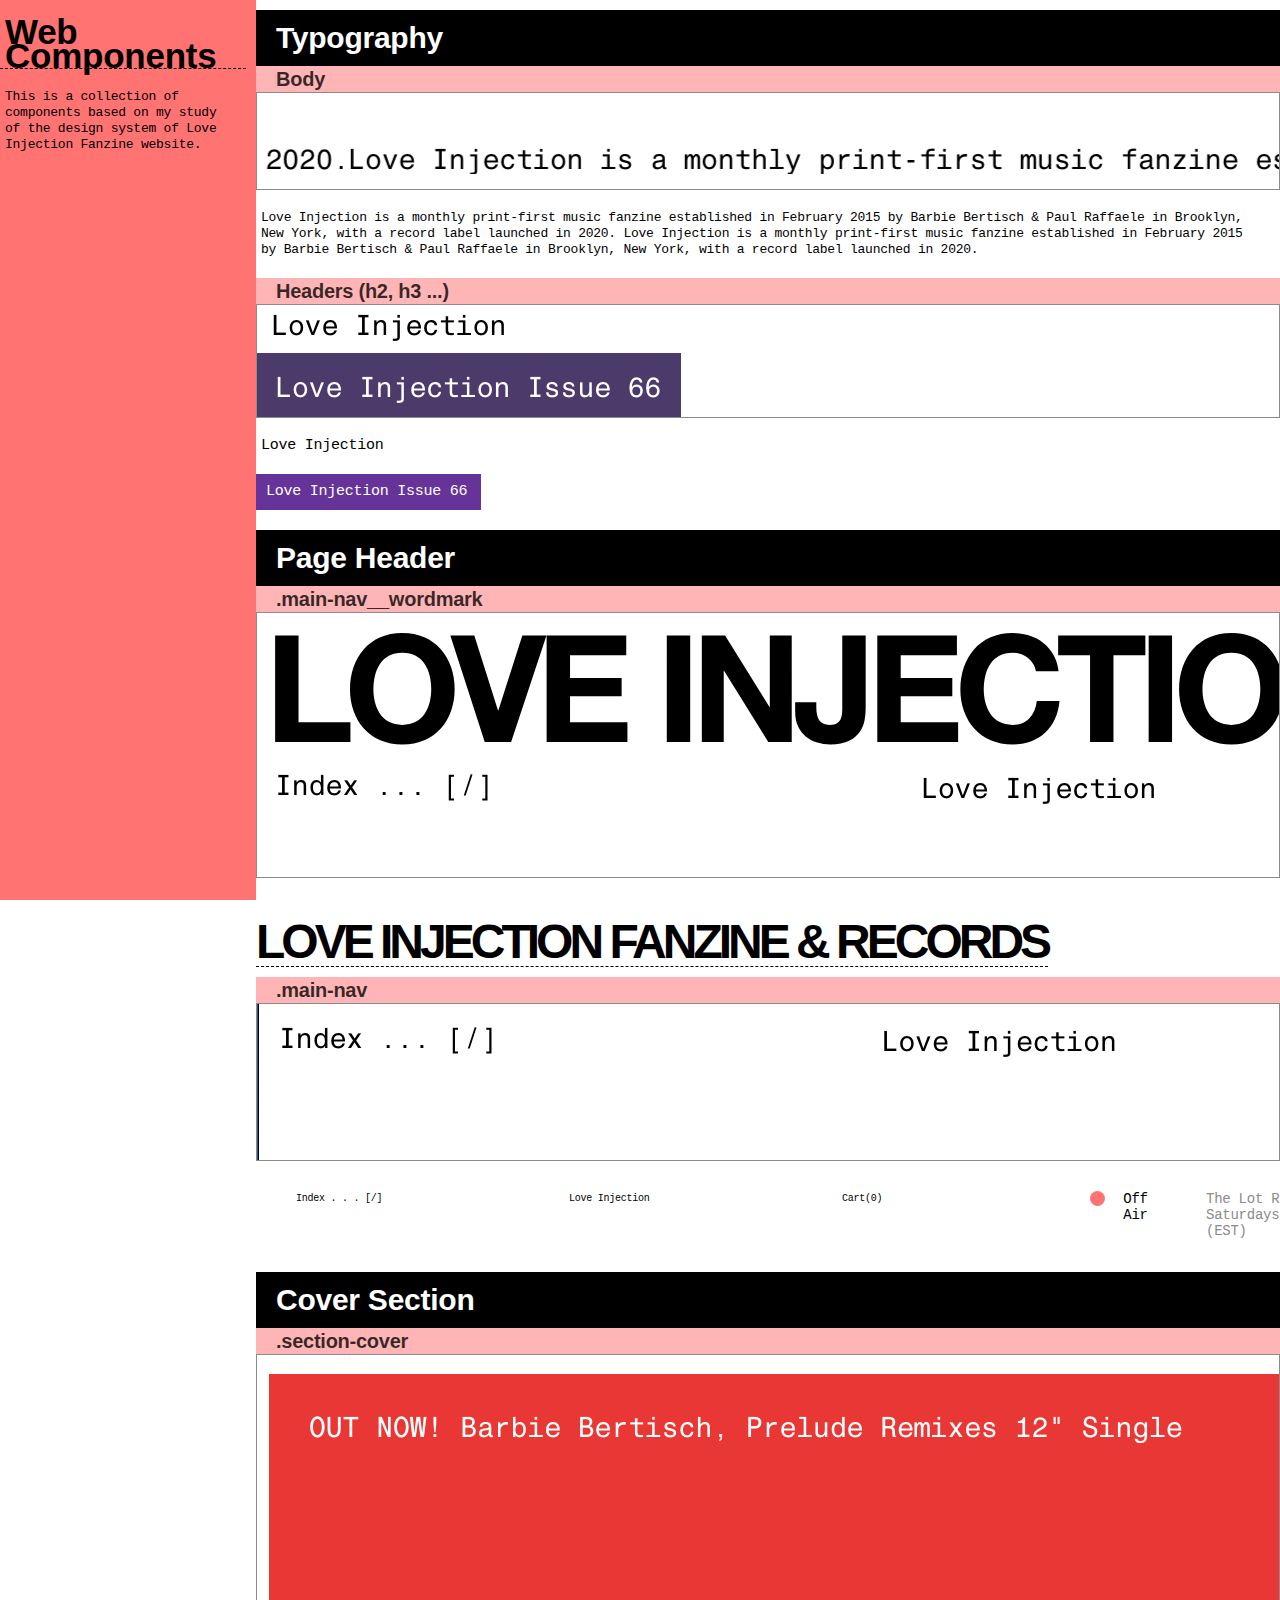
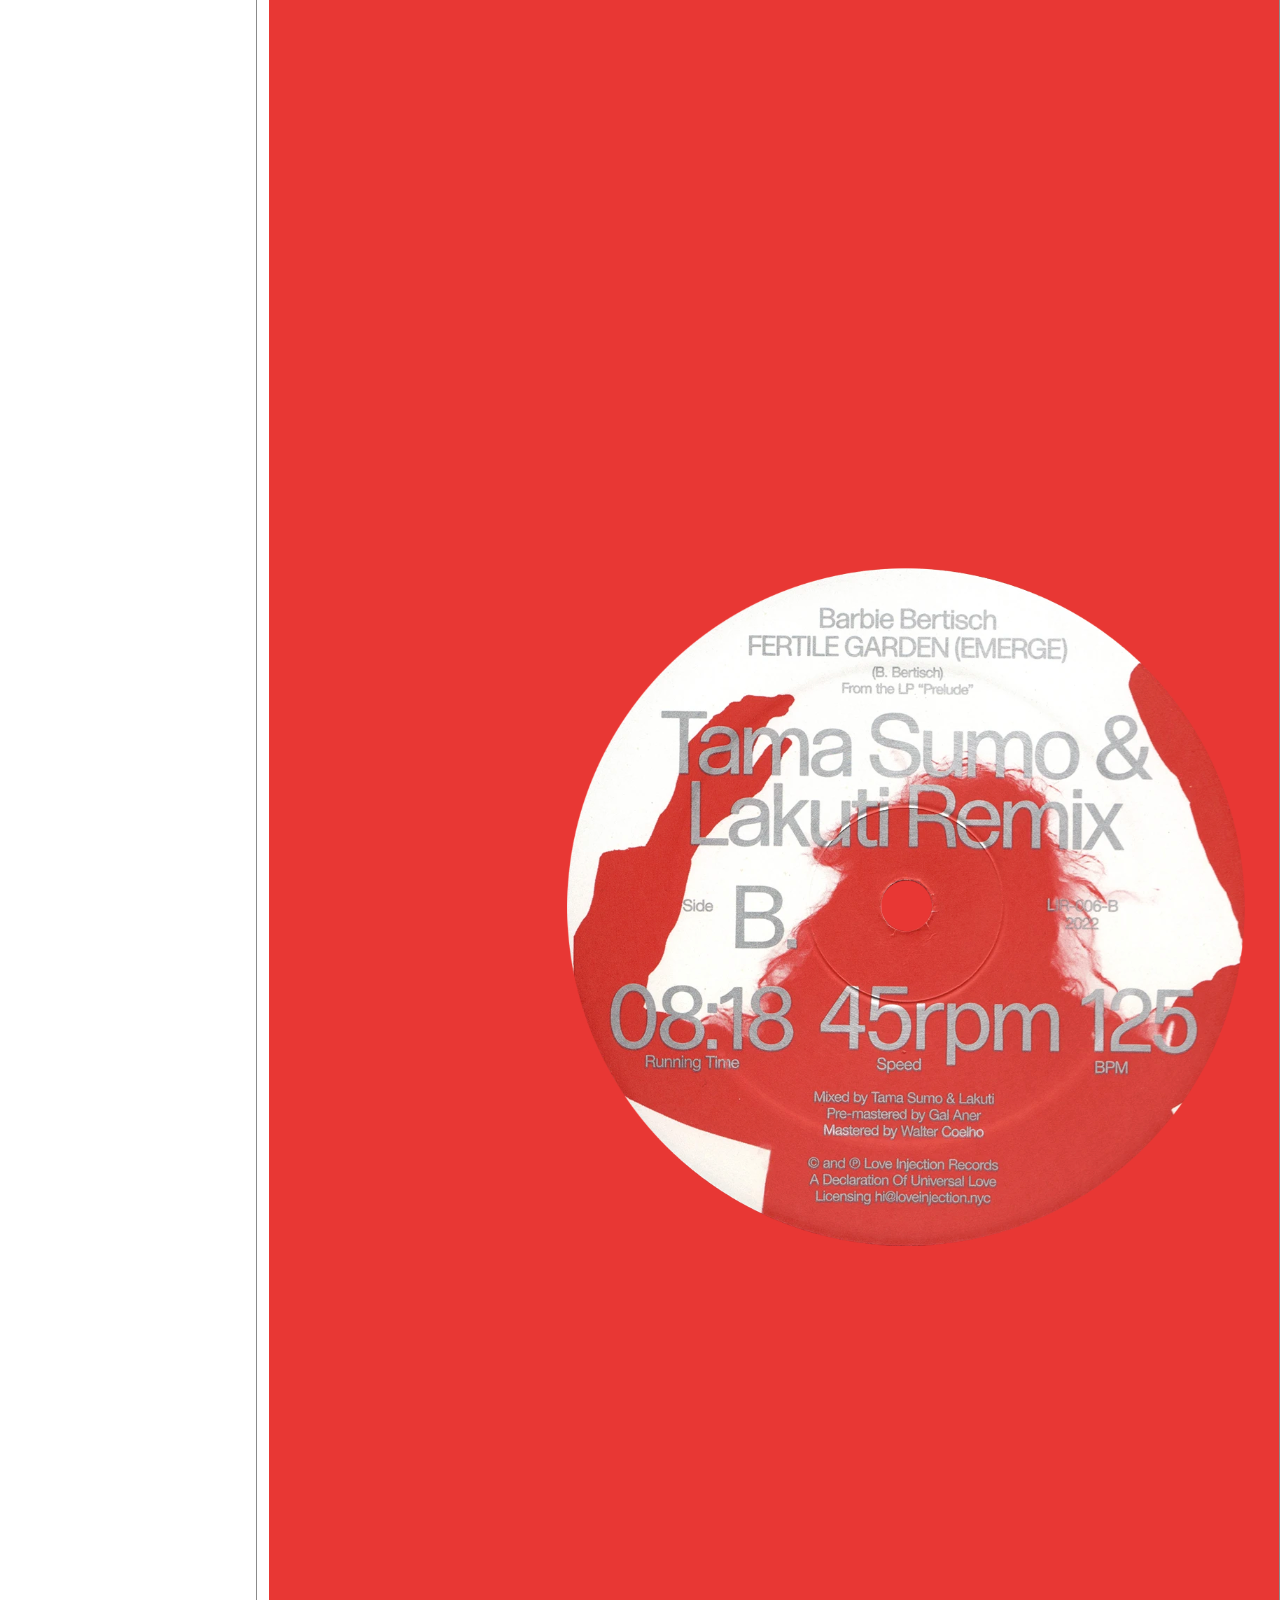
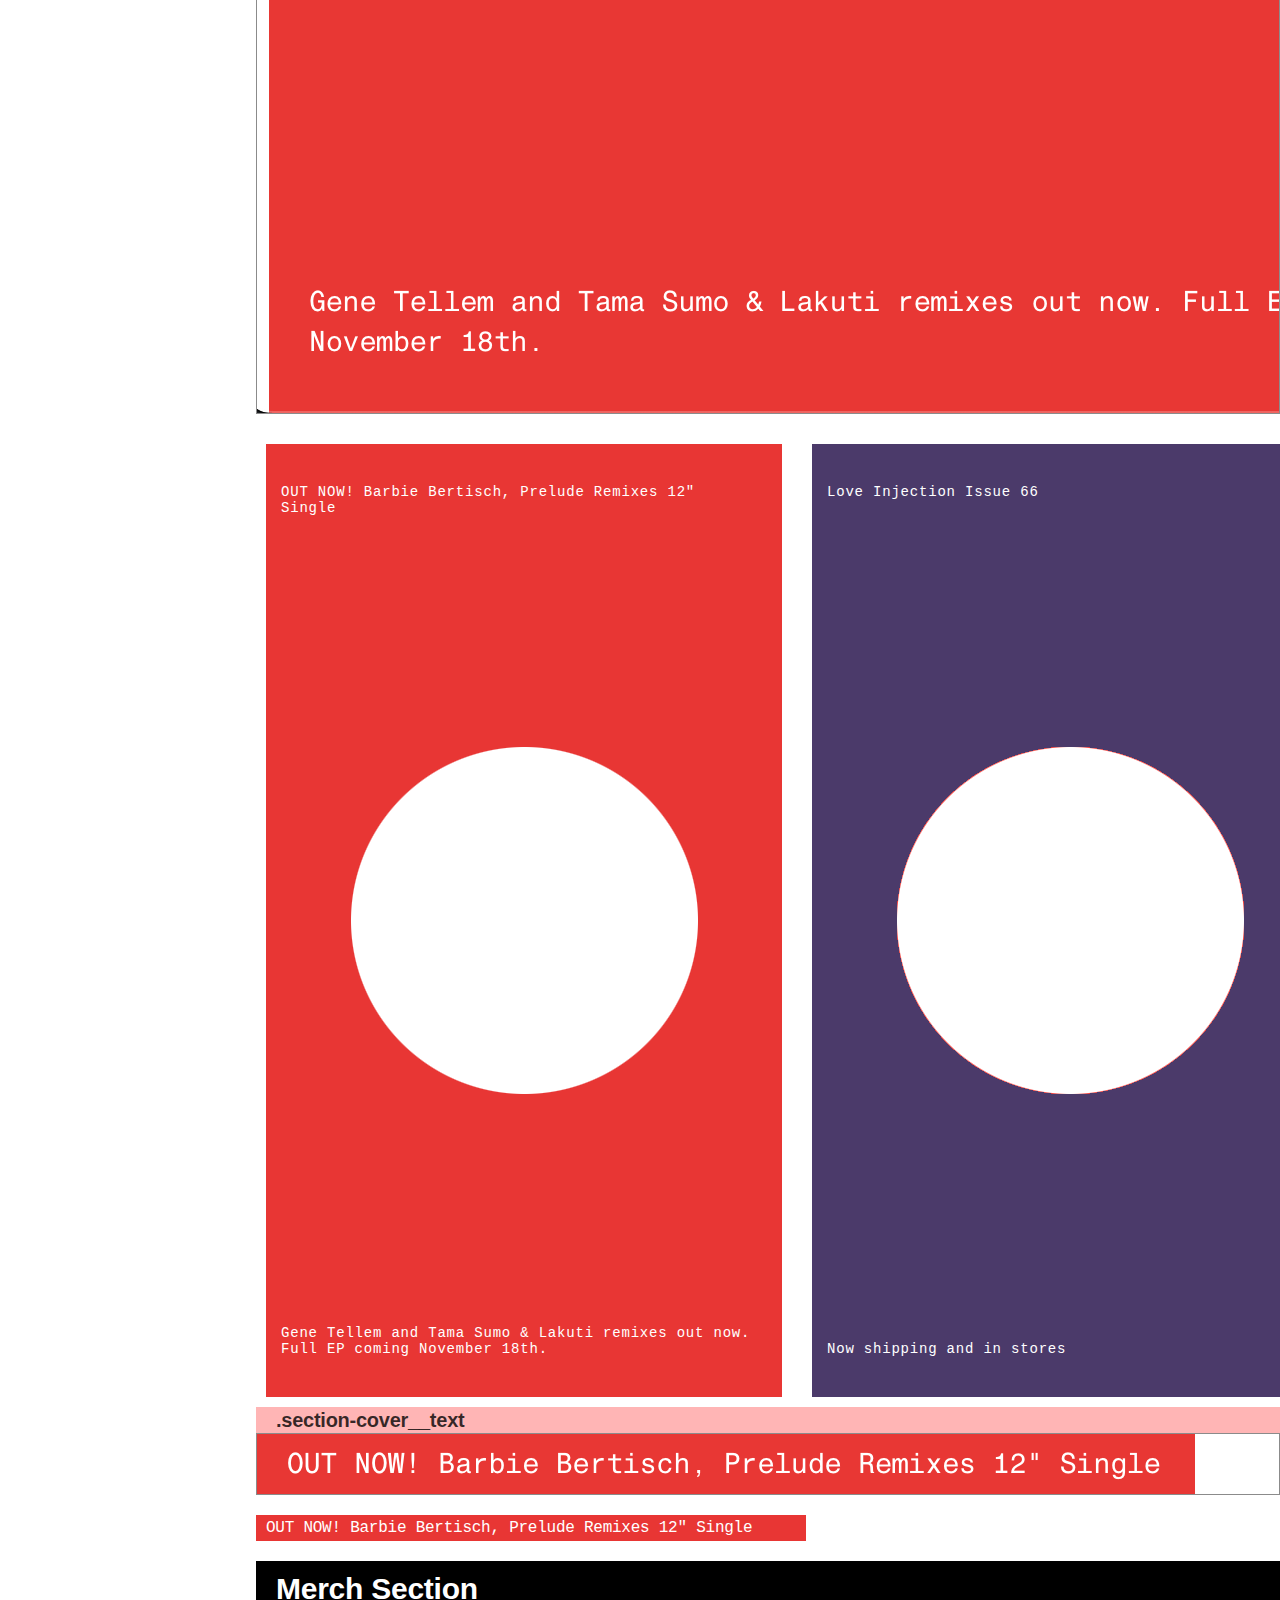
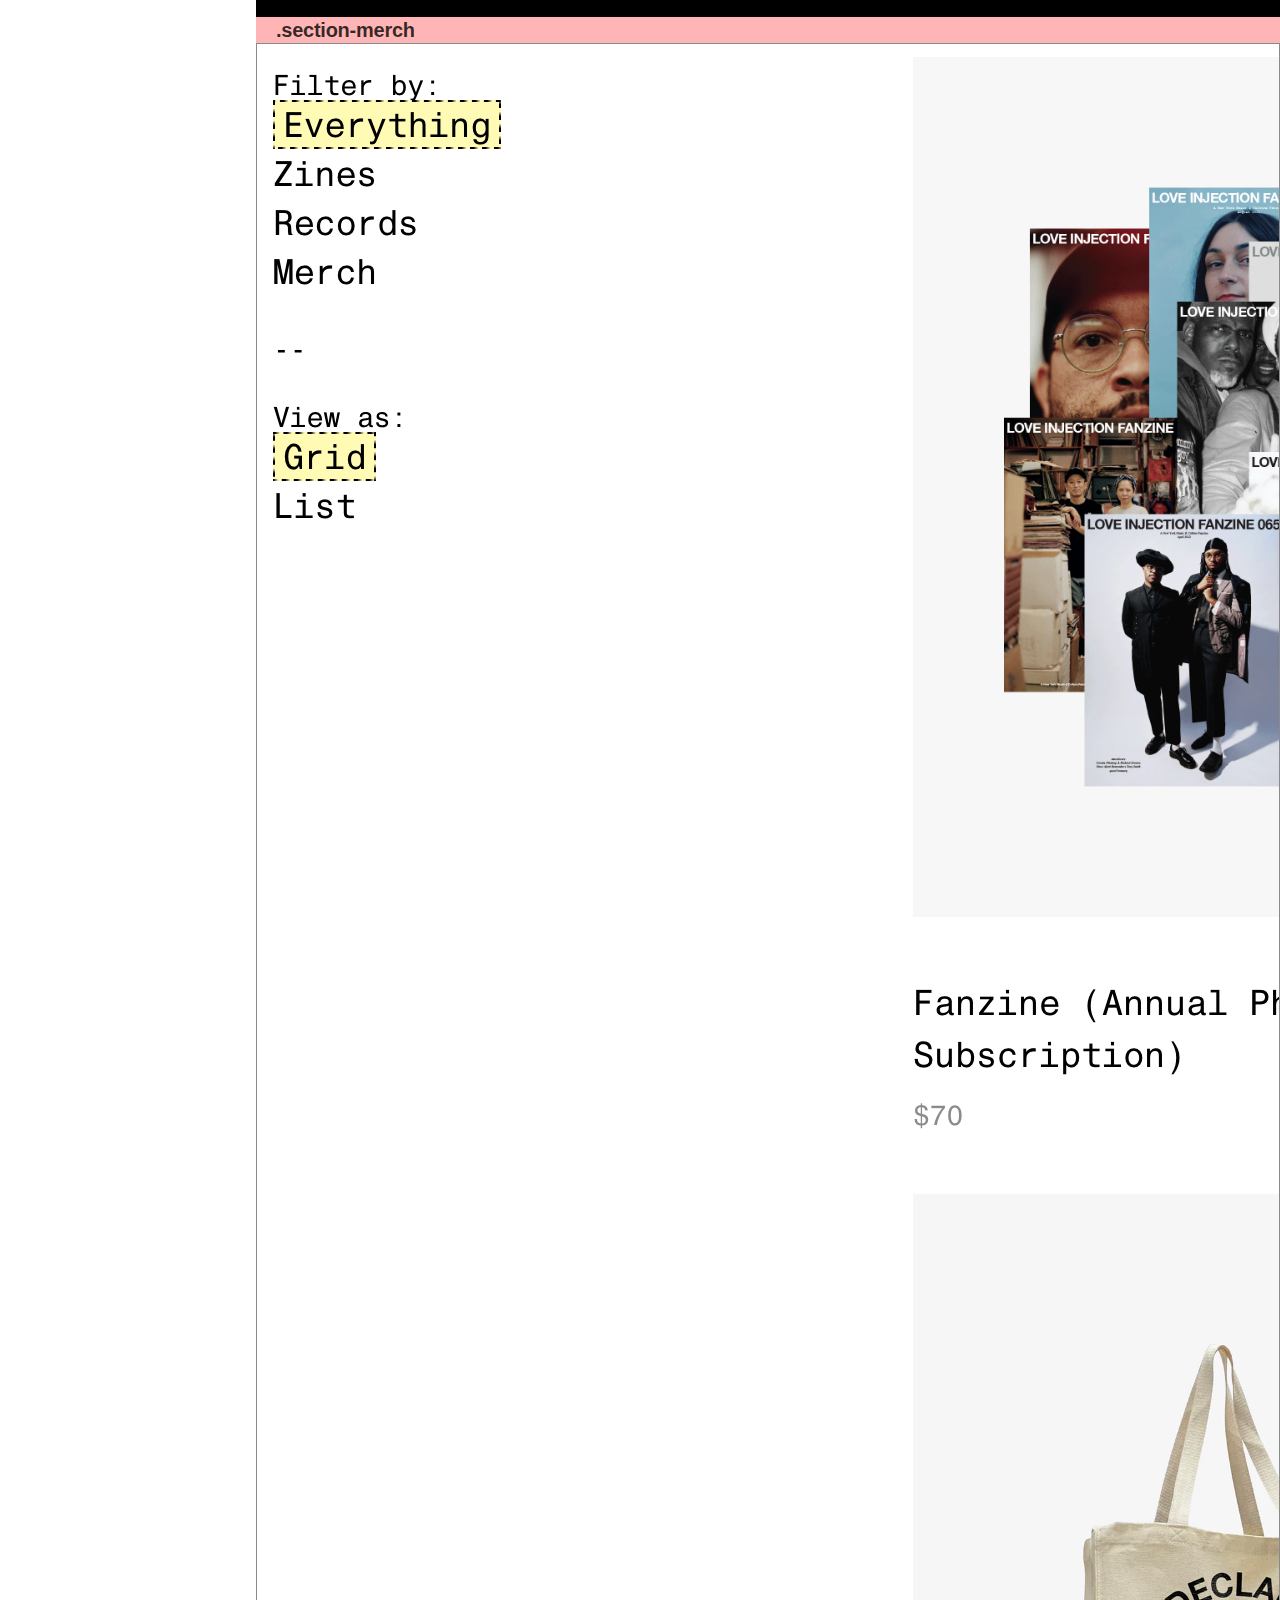
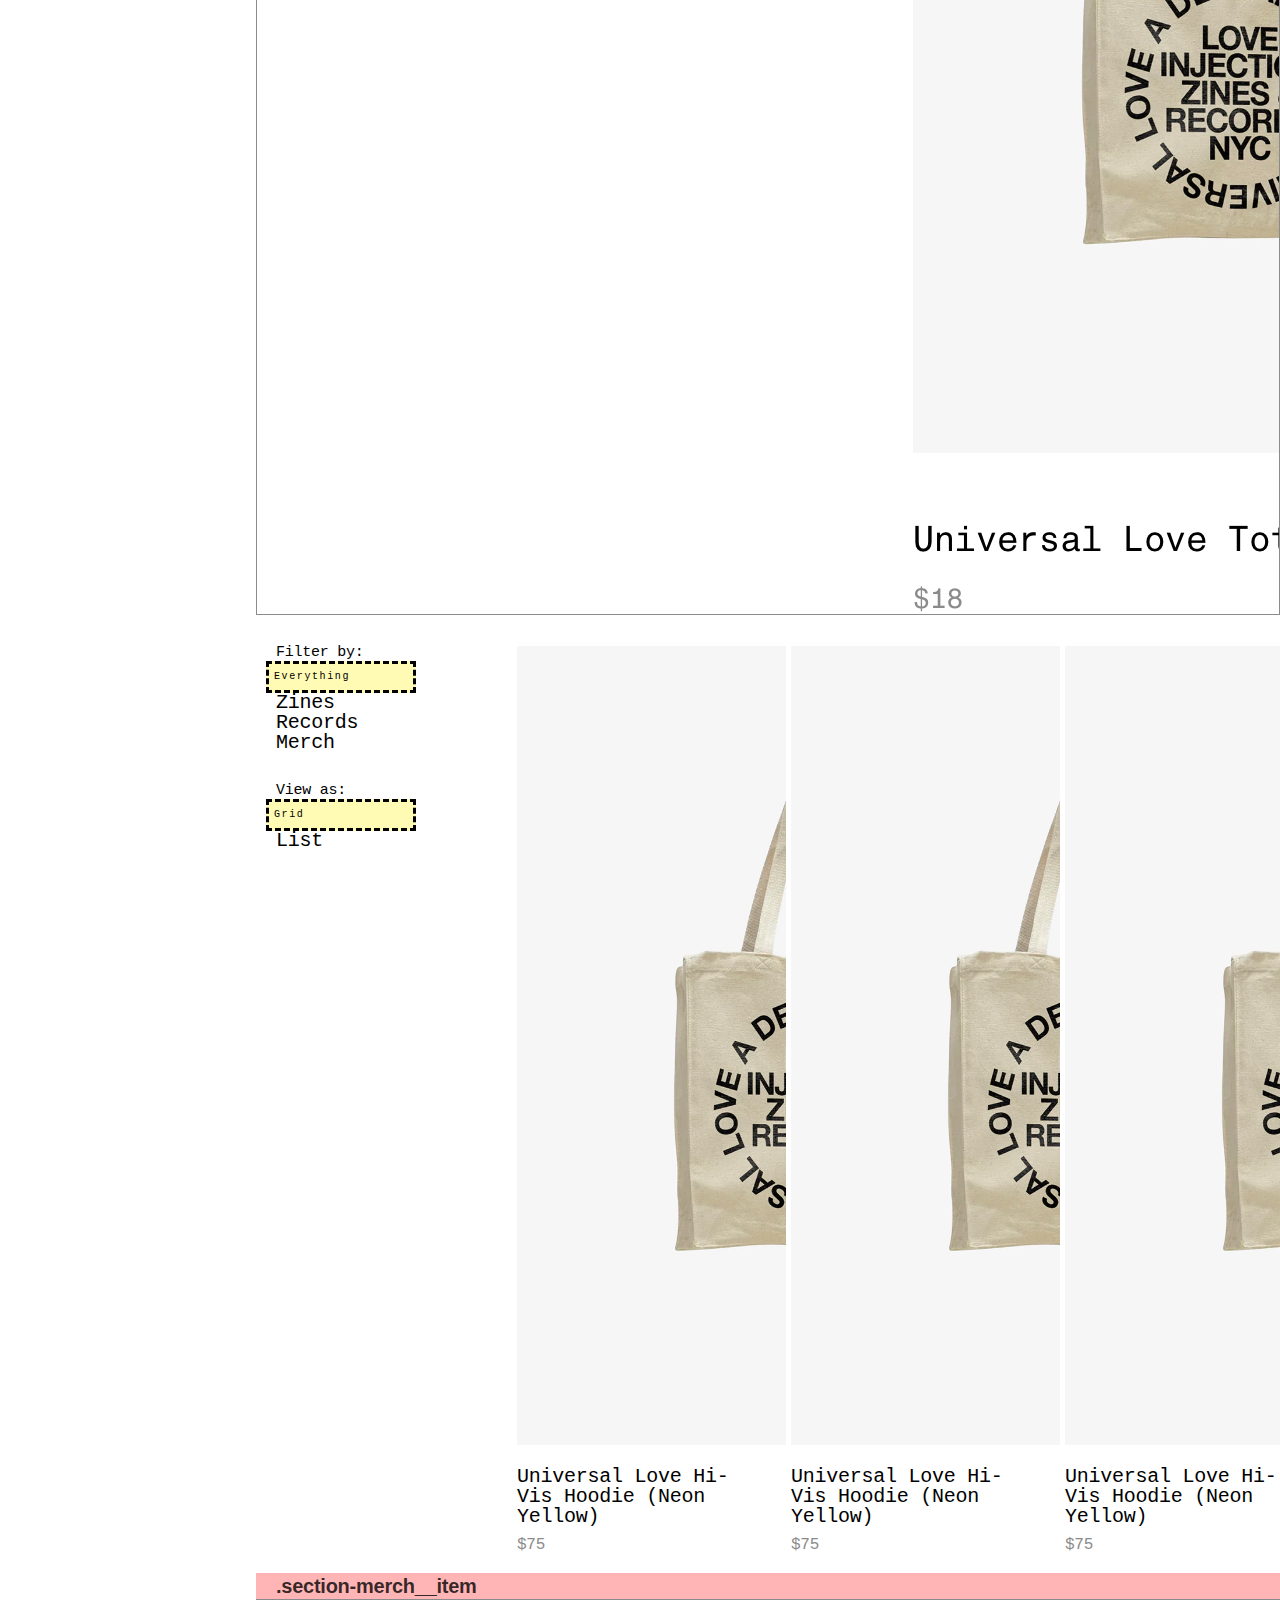
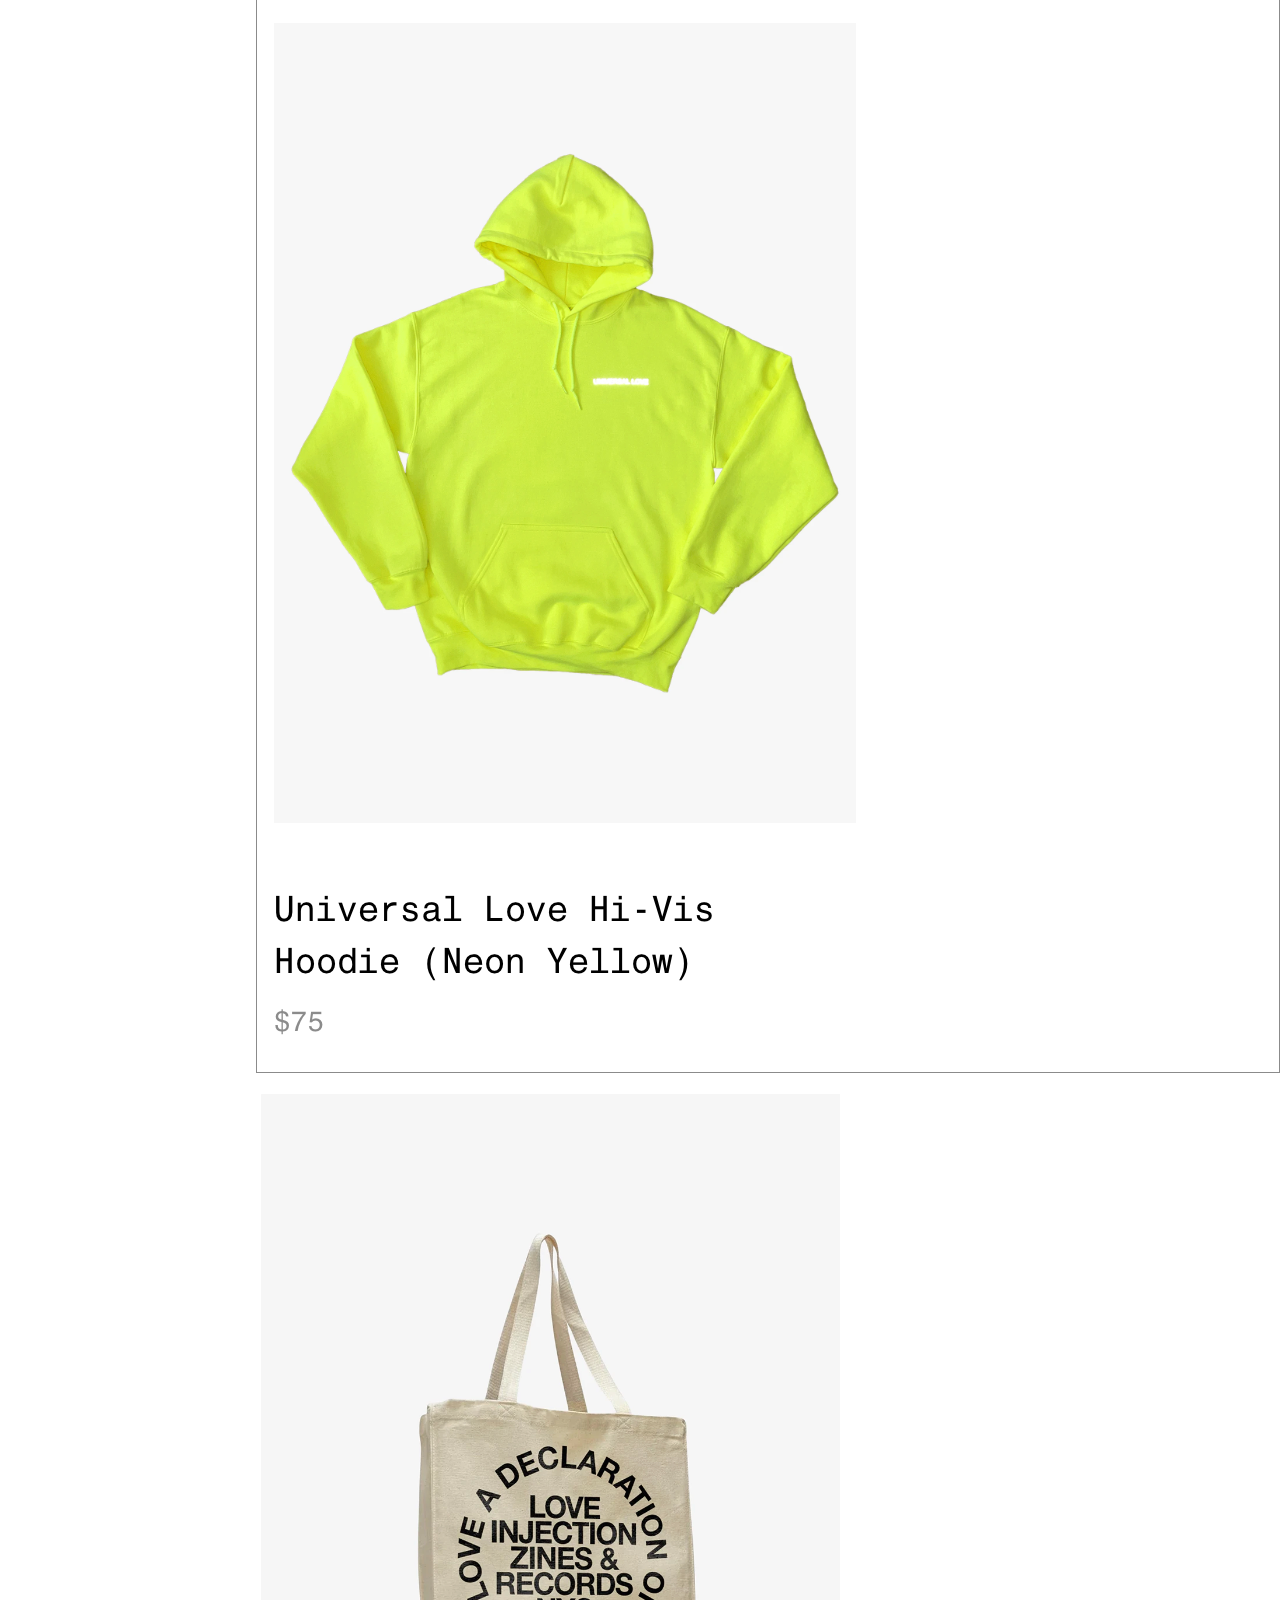
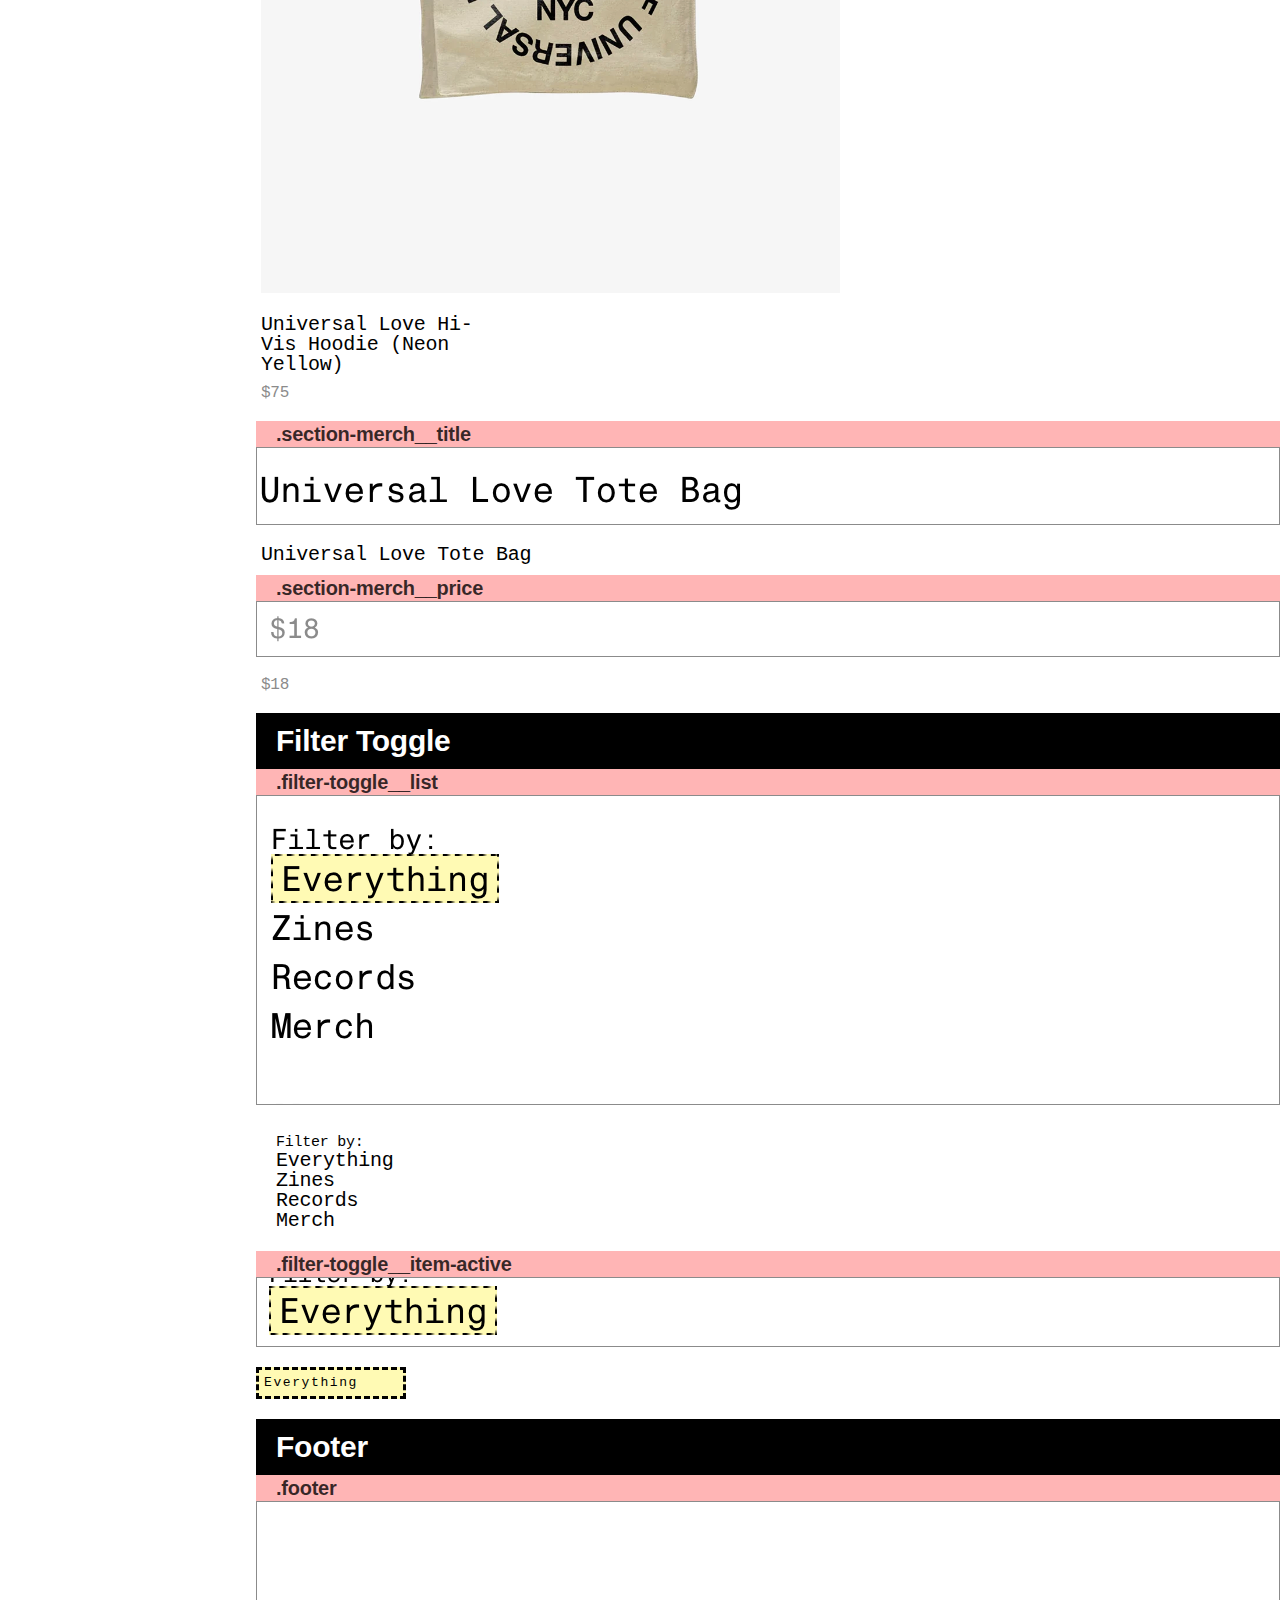
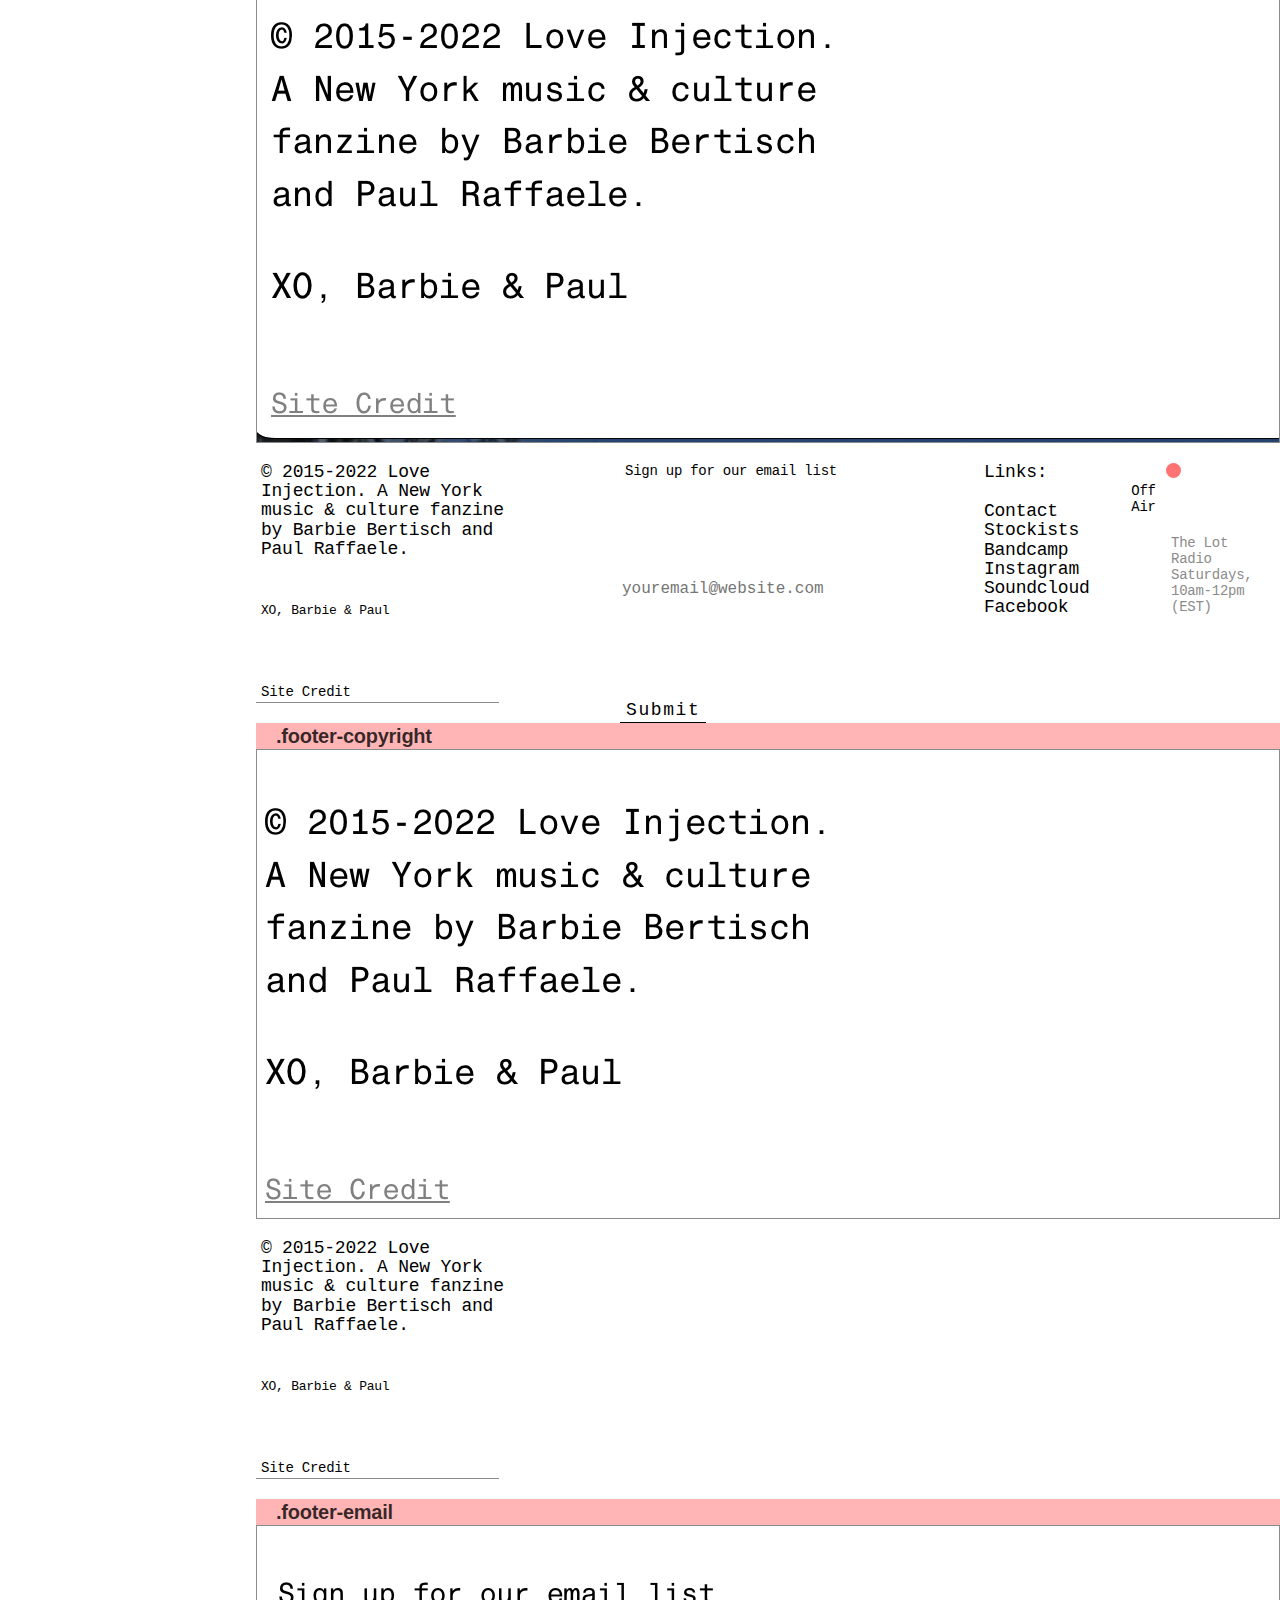
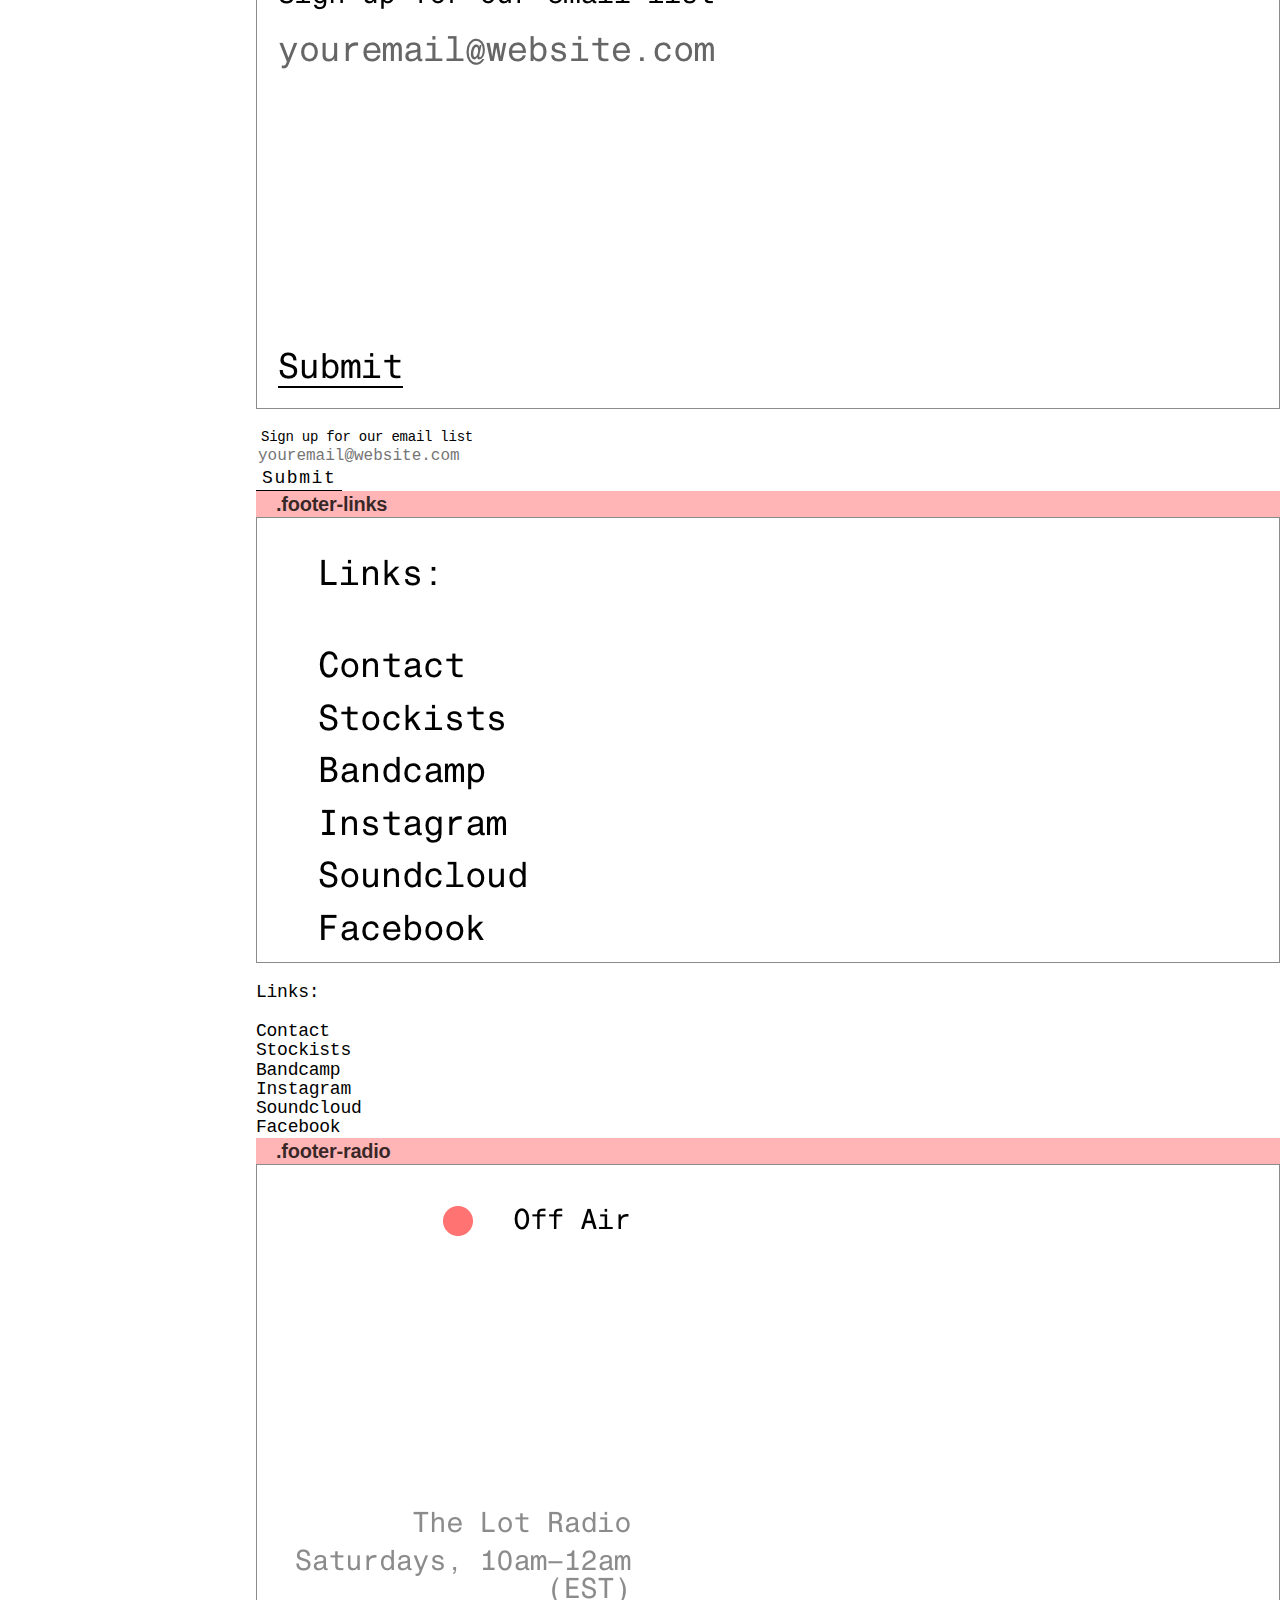
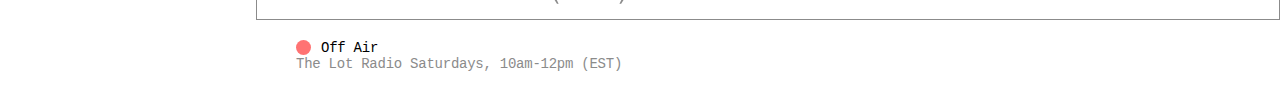
==== commit fd53be07: "update components" ====
--- a/components/index.html
+++ b/components/index.html
@@ -13,11 +13,14 @@
 </head>
 
 <body>
+<nav class="navbar">  
     <h1>Web Components</h1>
     <p>
-        This is a collection of components based on my study of the design system of Love Injection Fanzine
-    </p>    
-
+        This is a collection of components based on my study of the design system of Love Injection Fanzine website.
+    </p>   
+</nav>     
+
+<section class="main">
 <!--Typography-->    
     <h2>Typography</h2>
     <article class="component">
@@ -59,9 +62,10 @@
         <h3 class="component__name">.main-nav__wordmark</h3>
         <div class="component__img">
         <img 
-        srcset="img/page-header.png 2x" 
+        srcset="img/page-header.png 2.5x" 
         src="img/page-header.png" alt="body copy">
         </div>
+
         <div class="component__code">
         <h1 class="wordmark">LOVE INJECTION FANZINE &amp; RECORDS</h1>
         </div>
@@ -74,6 +78,7 @@
         srcset="img/main-nav.png 2x" 
         src="img/main-nav.png" alt="body copy">
         </div>
+
         <div class="component__code">
             <div class="main-nav">  
             <ul class="main-nav__list">
@@ -94,9 +99,10 @@
         <h3 class="component__name">.section-cover</h3>
         <div class="component__img">
         <img 
-        srcset="img/section-cover.png 2x" 
+        srcset="img/section-cover.png 2.5x" 
         src="img/section-cover.png" alt="body copy">
         </div>
+
         <div class="component__code">
         <div class="cover-section">
         <div class="cover-section__left">
@@ -120,9 +126,10 @@
         <h3 class="component__name">.section-cover__text</h3>
         <div class="component__img">
         <img 
-        srcset="img/hero-image__title.png 2x" 
+        srcset="img/hero-image__title.png 3x" 
         src="img/hero-image__title.png" alt="body copy">
         </div>
+
         <div class="component__code">
             <p class="cover-section__text">OUT NOW! Barbie Bertisch, Prelude Remixes 12" Single</p>
     
@@ -131,7 +138,6 @@
 
 <!--merch section-->      
     <h2>Merch Section</h2>
-
     <article class="component">
         <h3 class="component__name">.section-merch</h3>
         <div class="component__img">
@@ -141,8 +147,21 @@
         </div>
 
         <div class="component__code">
-        <section class="collection">  
-        <div class="sticky-filter">side bar</div>  
+        <div class="collection">  
+        <div class="sticky-filter">
+            <ul class="filter-toggle">
+                <li class="filter-toggle__title">Filter by:</li>
+                <li class="filter-toggle__item-active"><a href="#!">Everything</a></li>
+                <li class="filter-toggle__item"><a href="#!">Zines</a></li>
+                <li class="filter-toggle__item"><a href="#!">Records</a></li>
+                <li class="filter-toggle__item"><a href="#!">Merch</a></li>
+            </ul>
+            <ul class="filter-toggle">
+                <li class="filter-toggle__title">View as:</li>
+                <li class="filter-toggle__item-active"><a href="#!">Grid</a></li>
+                <li class="filter-toggle__item"><a href="#!">List</a></li>
+            </ul>
+        </div>  
             <div class="section-merch">
                 <div class="merch-item">
                 <img class="merch-item__img"
@@ -171,10 +190,9 @@
                     <p class="merch-item__price">$75</p>
                  </div>
              </div>
-            </div>
-        </section>    
-        </div>
-        
+        </div>
+        </div>    
+        </div>   
     </article>
 
     <article class="component">
@@ -207,8 +225,9 @@
         srcset="img/merch-item__title.png 2x" 
         src="img/merch-item__title.png" alt="merch title">
         </div>
+
+        <div class="component__code">
         <p class="merch-item__title">Universal Love Tote Bag</p>
-        <div class="component__code">
         </div>
     </article>
 
@@ -234,20 +253,20 @@
         srcset="img/view-toggle.png 2x" 
         src="img/view-toggle.png" alt="view toggle">
         </div>
-        <ul class="filter-toggle">
-            <li class="filter-toggle__title">Filter by:</li>
-            <li class="filter-toggle__item"><a href="#!">Everything</a></li>
-            <li class="filter-toggle__item"><a href="#!">Zines</a></li>
-            <li class="filter-toggle__item"><a href="#!">Records</a></li>
-            <li class="filter-toggle__item"><a href="#!">Merch</a></li>
-        </ul>
-        <div class="component__code">
         
-        </div>
-    </article>
-
-    <article class="component">
-        <h3 class="component__name">.filter-toggle__active</h3>
+        <div class="component__code">
+            <ul class="filter-toggle">
+                <li class="filter-toggle__title">Filter by:</li>
+                <li class="filter-toggle__item"><a href="#!">Everything</a></li>
+                <li class="filter-toggle__item"><a href="#!">Zines</a></li>
+                <li class="filter-toggle__item"><a href="#!">Records</a></li>
+                <li class="filter-toggle__item"><a href="#!">Merch</a></li>
+            </ul>
+        </div>
+    </article>
+
+    <article class="component">
+        <h3 class="component__name">.filter-toggle__item-active</h3>
         <div class="component__img">
         <img 
         srcset="img/filter-toggle__active.png 2x" 
@@ -255,32 +274,101 @@
         </div>
 
         <div class="component__code">
-            <p class="filter-toggle__active">Everything</p>
+            <p class="filter-toggle__item-active">Everything</p>
         </div>
     </article>
 
 <!--footer-->  
 <h2>Footer</h2>
-<article class="component">
-    <h3 class="component__name">.footer</h3>
-    <div class="component__img">
-    <img 
-    srcset="img/footer.png 2x" 
-    src="img/footer.png" alt="body copy">
-    </div>
-    <div class="component__code">
-        <div class="footer-grid">   
+    <article class="component">
+        <h3 class="component__name">.footer</h3>
+        <div class="component__img">
+        <img 
+        srcset="img/footer.png 2x" 
+        src="img/footer.png" alt="body copy">
+        </div>
+        <div class="component__code">
+            <div class="footer-grid">   
+                <div class="footer-details">
+                    <p class="footer-copyright">&copy; 2015-2022 Love Injection. A New York music &amp; culture fanzine by Barbie Bertisch and Paul Raffaele.</p>
+                    <p>XO, Barbie &amp; Paul</p>
+                    <p class="footer-copyright__credit"><a href="#!">Site Credit</a></p>
+                </div>
+                <div class="footer-email">
+                    <p class="footer-signup">Sign up for our email list</p>
+                    <input class="input" type="email" placeholder="youremail@website.com">
+                    <input class="button" type="submit">
+                </div>  
+                <div class="footer-links">
+                    <ul class="footer-links__list">
+                        <li class="footer-links__header"><a href="#!">Links:</a></li>
+                        <li class="footer-links"><a href="#!">Contact</a></li>
+                        <li class="footer-links"><a href="#!">Stockists</a></li>
+                        <li class="footer-links"><a href="#!">Bandcamp</a></li>
+                        <li class="footer-links"><a href="#!">Instagram</a></li>
+                        <li class="footer-links"><a href="#!">Soundcloud</a></li>
+                        <li class="footer-links"><a href="#!">Facebook</a></li>
+                    </ul>    
+                </div>  
+                <div class="footer-radio">  
+                    <div class="footer-radio__indicator"></div>
+                        <div class="radio-indicator__button">
+                            <p class="radio-indicator__status">Off Air</p>
+                        
+                            <p class="radio-indicator__title">The Lot Radio Saturdays, 10am-12pm (EST)
+                            </p>
+                        </div>     
+                    </div> <!--end footer grid-->
+                </div>
+        </div>
+    </article>
+
+    <article class="component">
+        <h3 class="component__name">.footer-copyright</h3>
+        <div class="component__img">
+        <img 
+        srcset="img/footer-copyright.png 2x" 
+        src="img/footer-copyright.png" alt="body copy">
+        </div>
+
+        <div class="component__code">
+            <div class="footer-grid">  
             <div class="footer-details">
                 <p class="footer-copyright">&copy; 2015-2022 Love Injection. A New York music &amp; culture fanzine by Barbie Bertisch and Paul Raffaele.</p>
                 <p>XO, Barbie &amp; Paul</p>
                 <p class="footer-copyright__credit"><a href="#!">Site Credit</a></p>
+            </div> 
             </div>
+        </div>
+    </article>
+
+    <article class="component">
+        <h3 class="component__name">.footer-email</h3>
+        <div class="component__img">
+        <img 
+        srcset="img/footer-email.png 2x" 
+        src="img/footer-email.png" alt="body copy">
+        </div>
+        
+        <div class="footer__email">
             <div class="footer-email">
                 <p class="footer-signup">Sign up for our email list</p>
                 <input class="input" type="email" placeholder="youremail@website.com">
+            </div> 
                 <input class="button" type="submit">
-            </div>  
-            <div class="footer-links">
+             
+        </div>
+    </article>
+
+    <article class="component">
+        <h3 class="component__name">.footer-links</h3>
+        <div class="component__img">
+        <img 
+        srcset="img/footer-links.png 2x" 
+        src="img/footer-links.png" alt="body copy">
+        </div>
+        <div class="component__code">
+            <div class="footer-link">  
                 <ul class="footer-links__list">
                     <li class="footer-links__header"><a href="#!">Links:</a></li>
                     <li class="footer-links"><a href="#!">Contact</a></li>
@@ -289,98 +377,30 @@
                     <li class="footer-links"><a href="#!">Instagram</a></li>
                     <li class="footer-links"><a href="#!">Soundcloud</a></li>
                     <li class="footer-links"><a href="#!">Facebook</a></li>
-                </ul>    
+                </ul>
             </div>  
-            <div class="footer-radio">  
-                <div class="footer-radio__indicator"></div>
-                    <div class="radio-indicator__button">
-                        <p class="radio-indicator__status">Off Air</p>
-                    
-                        <p class="radio-indicator__title">The Lot Radio Saturdays, 10am-12pm (EST)
-                        </p>
-                    </div>     
-                </div> <!--end footer grid-->
-            </div>
-    </div>
-</article>
-
-<article class="component">
-    <h3 class="component__name">.footer-copyright</h3>
-    <div class="component__img">
-    <img 
-    srcset="img/footer-copyright.png 2x" 
-    src="img/footer-copyright.png" alt="body copy">
-    </div>
-
-    <div class="component__code">
-        <div class="footer-grid">  
-        <div class="footer-details">
-            <p class="footer-copyright">&copy; 2015-2022 Love Injection. A New York music &amp; culture fanzine by Barbie Bertisch and Paul Raffaele.</p>
-            <p>XO, Barbie &amp; Paul</p>
-            <p class="footer-copyright__credit"><a href="#!">Site Credit</a></p>
-        </div> 
-        </div>
-    </div>
-</article>
-
-<article class="component">
-    <h3 class="component__name">.footer-email</h3>
-    <div class="component__img">
-    <img 
-    srcset="img/footer-email.png 2x" 
-    src="img/footer-email.png" alt="body copy">
-    </div>
-    
-    <div class="component__code">
-        <div class="footer-email">
-        <p class="footer-signup">Sign up for our email list</p>
-        <input class="input" type="email" placeholder="youremail@website.com">
-        <input class="button" type="submit">
-        </div>  
-    </div>
-</article>
-
-<article class="component">
-    <h3 class="component__name">.footer-links</h3>
-    <div class="component__img">
-    <img 
-    srcset="img/footer-links.png 2x" 
-    src="img/footer-links.png" alt="body copy">
-    </div>
-    <div class="component__code">
-        <div class="footer-link">  
-            <ul class="footer-links__list">
-                <li class="footer-links__header"><a href="#!">Links:</a></li>
-                <li class="footer-links"><a href="#!">Contact</a></li>
-                <li class="footer-links"><a href="#!">Stockists</a></li>
-                <li class="footer-links"><a href="#!">Bandcamp</a></li>
-                <li class="footer-links"><a href="#!">Instagram</a></li>
-                <li class="footer-links"><a href="#!">Soundcloud</a></li>
-                <li class="footer-links"><a href="#!">Facebook</a></li>
-            </ul>
-        </div>  
-    </div>
-</article>
-
-<article class="component">
-    <h3 class="component__name">.footer-radio</h3>
-    <div class="component__img">
-    <img 
-    srcset="img/footer-radio.png 2x" 
-    src="img/footer-radio.png" alt="body copy">
-    </div>
-    <div class="component__code">
-        <div class="main-nav">  
-            <ul class="footer-radio__atom">
-                <li class="radio-indicator__button"></li>
-                <li class="radio-indicator__status">Off Air</li>
-            </ul>
-            <ul>  
-                <li class="radio-indicator__title">The Lot Radio Saturdays, 10am-12pm (EST)</li>
-            </ul>
-            </div>   
-    </div>
-</article>
-
+        </div>
+    </article>
+
+    <article class="component">
+        <h3 class="component__name">.footer-radio</h3>
+        <div class="component__img">
+        <img 
+        srcset="img/footer-radio.png 2x" 
+        src="img/footer-radio.png" alt="body copy">
+        </div>
+        <div class="component__code">
+            <div class="main-nav">  
+                <ul class="footer-radio__atom">
+                    <li class="radio-indicator__button"></li>
+                    <li class="radio-indicator__status">Off Air</li>
+                </ul>
+                <ul>  
+                    <li class="radio-indicator__title">The Lot Radio Saturdays, 10am-12pm (EST)</li>
+                </ul>
+                </div>   
+        </div>
+    </article>
+</section>    
 </body>
 </html>--- a/CSS/main.css
+++ b/CSS/main.css
@@ -16,14 +16,16 @@
   }
   *, *:before, *:after {
     box-sizing: inherit;
-    margin: 0 10px;
+    margin: 0
   }
 
 h1 {
     font-family: sans-serif;
-    font-size: 50px;
-    padding-left: 20px;
-    margin-bottom: 50px, 50px;
+    font-size: 35px;
+    padding-left: 5px;
+    margin: 20px 10px 10px 0px;
+    line-height: 1.5rem;
+    border-bottom: 1px dashed #000;
 }  
 
 h2 {
@@ -39,7 +41,7 @@
     font-family: sans-serif;
     font-size: 20px;
     margin: 0px 0px 0px 0px;
-    padding: 10px 20px;
+    padding: 5px 10px;
     background-color: #ff737386;
     color: rgba(0, 0, 0, 0.785);
 }
@@ -47,12 +49,27 @@
 p {
     font-family: var(--font-mono);
     font-size: small;
-    margin: 20px 20px 20px 20px; 
+    margin: 20px 20px 20px 0px; 
+    padding-left: 5px;
 }
 
 a {
     text-decoration: none;
     color: #000;
+}
+
+.navbar{
+    position: fixed;
+    float: left;
+    width: 20%;
+    height: 100%;
+    background-color: #ff7373;
+}
+
+.main {
+    float: right;
+    width: 80%;
+    overflow: auto;
 }
 
 
@@ -72,14 +89,8 @@
 
 /*components*/
 
-.component {
-
-    margin: 0 20px;
-}
-
 .component__name {
-    margin: 0;
-  
+    padding-left: 20px;
 }
 
 .component__img {
@@ -113,8 +124,8 @@
     flex-wrap: nowrap;
     font-family: sans-serif;
     font-weight: 700;
-    font-size: 3.65rem;
-    letter-spacing: -3px;
+    font-size: 3rem;
+    letter-spacing: -4px;
     line-height: 3rem;
     margin-left: 0;
     padding-left: 0;
@@ -151,8 +162,7 @@
     height: 15px;
     border-radius: 15px;
     grid-column: 9;
-    justify-self: end;
-    
+    justify-self: end;  
 }
 
 .radio-indicator__status {
@@ -273,6 +283,7 @@
 .filter-toggle {
     list-style: none;
     padding: 0px 10px 0px 10px;
+    margin-bottom: 20px;
 }
 
 .filter-toggle__title {
@@ -286,11 +297,11 @@
     padding: 2px 10px;
 }
 
-.filter-toggle__active {
+.filter-toggle__item-active {
     background-color: var(--pale-yellow);
     width: 150px;
     padding: 5px 5px;
-    letter-spacing: .12rem;
+    letter-spacing: .1rem;
     border-style: dashed;
 }
 
@@ -301,18 +312,22 @@
     grid-template-rows: 260px;
     grid-gap: 10px;
     list-style: none;
-    padding-top: 10px;
+    padding: 10px, 0
+ 
 }
 
 .footer-details {
     grid-column: 1 / 4;
     line-height: 1.2rem;
-    margin-left: 10px;
-    margin-right: 0px;
+    padding: 0;
+    display: flex;
+    flex-direction: column;
+    justify-content: space-between;
 }
 
 .footer-copyright {
     font-size: 18px;
+    margin: 0
 }
 
 .footer-copyright__credit {
@@ -321,8 +336,13 @@
     border-bottom: 1px solid #8b8b8b;
 }
 
+.component__code-footer__email {
+    height: 200px;
+    display: ;
+}
+
 .footer-email {
-    grid-column: 7 / 10;
+    grid-column: 5 / 8;
     display: flex;
     flex-direction: column;
     justify-content: space-between;
@@ -331,7 +351,7 @@
 
 .footer-signup {
     font-size: 14px;
-    margin: 10px 0;
+    margin: 0
 }
 
 .input {
@@ -339,6 +359,7 @@
     border: none;
     padding: 2px 2px;
     font-size: 16px;
+    width: 300px;
 }
 
 .button {
@@ -357,7 +378,8 @@
 }
 
 .footer-links {
-    grid-column: 10;
+    grid-column: 9;
+    justify-content: flex-start;
 }
 
 .footer-links__header {
@@ -369,7 +391,7 @@
     display: flex;
     flex-direction: column;
     align-items: flex-start;
-    justify-content: flex-start;    
+    justify-content: flex-start;  
 }
 
 .radio-indicator__status {
@@ -378,6 +400,7 @@
 
 .radio-indicator__title {
     font-size: 14px;
+    margin-bottom: 20px;
 }
 
 .footer-radio__atom {
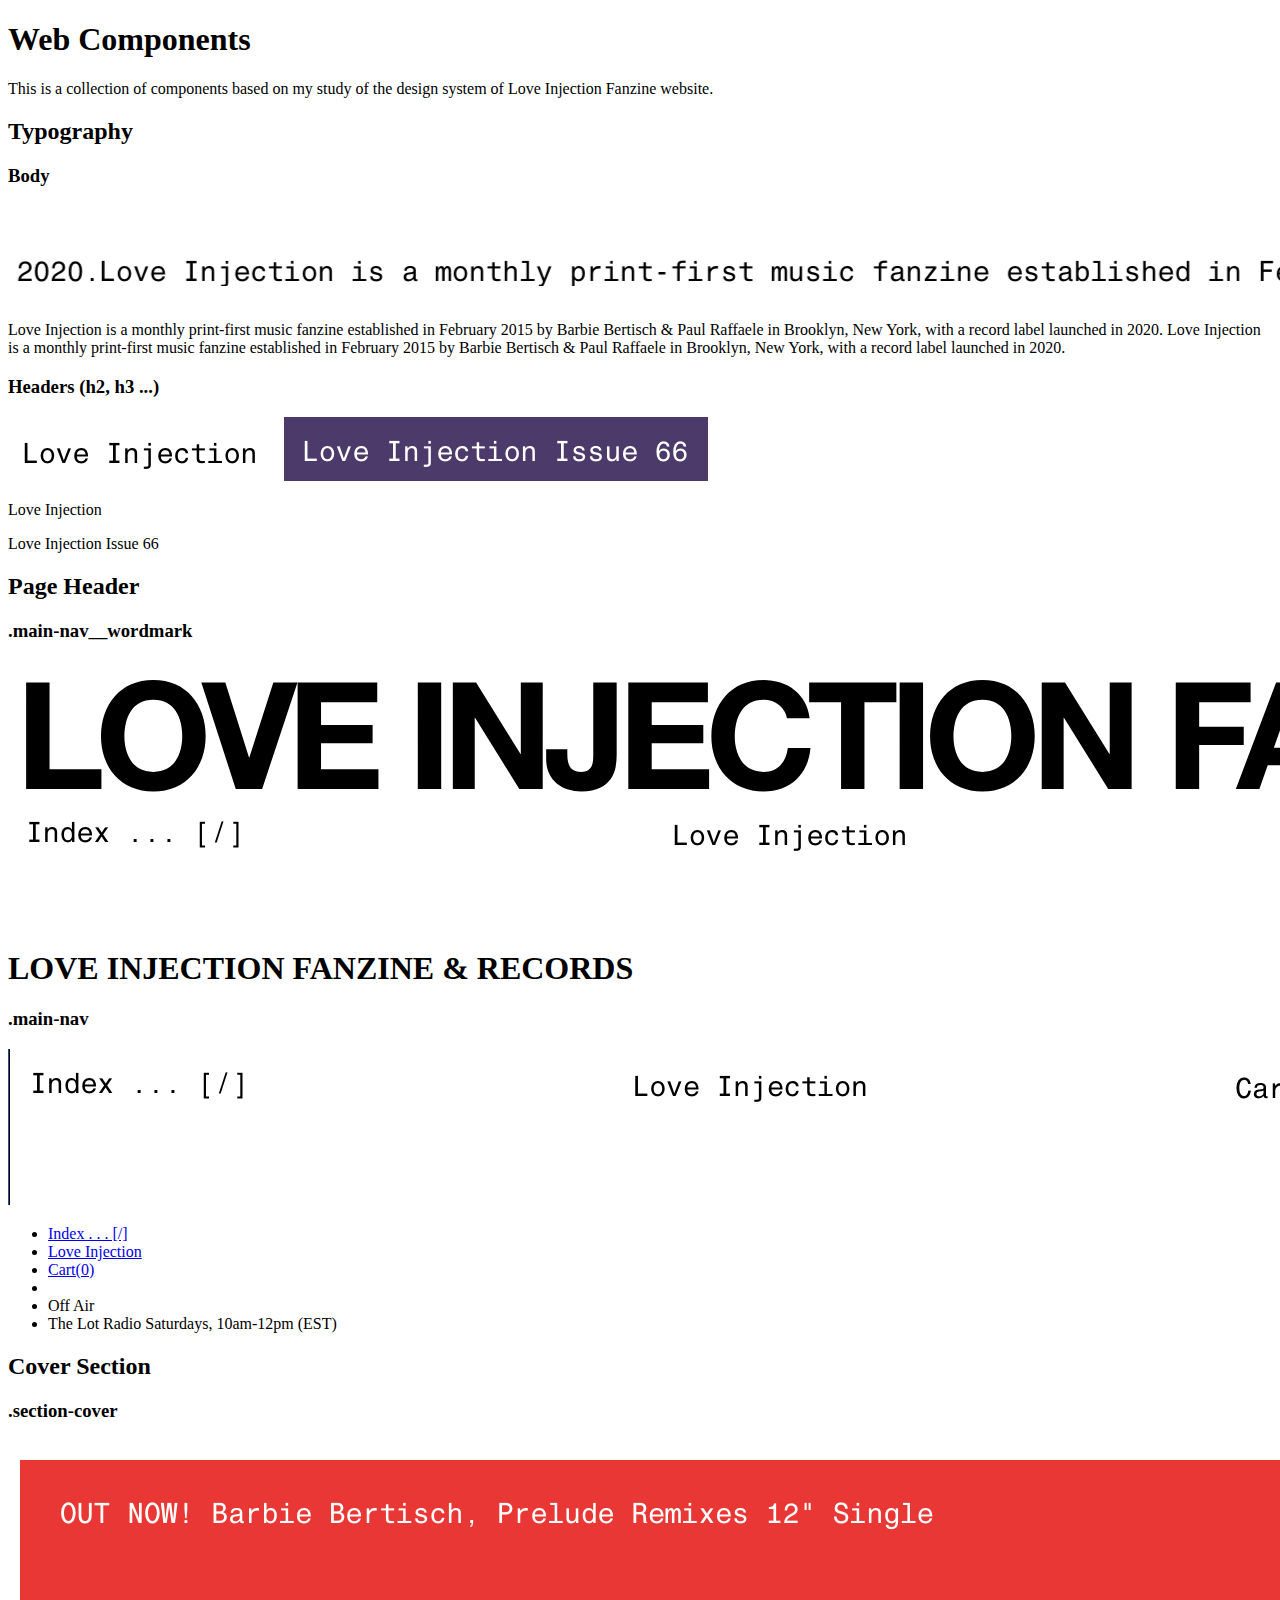
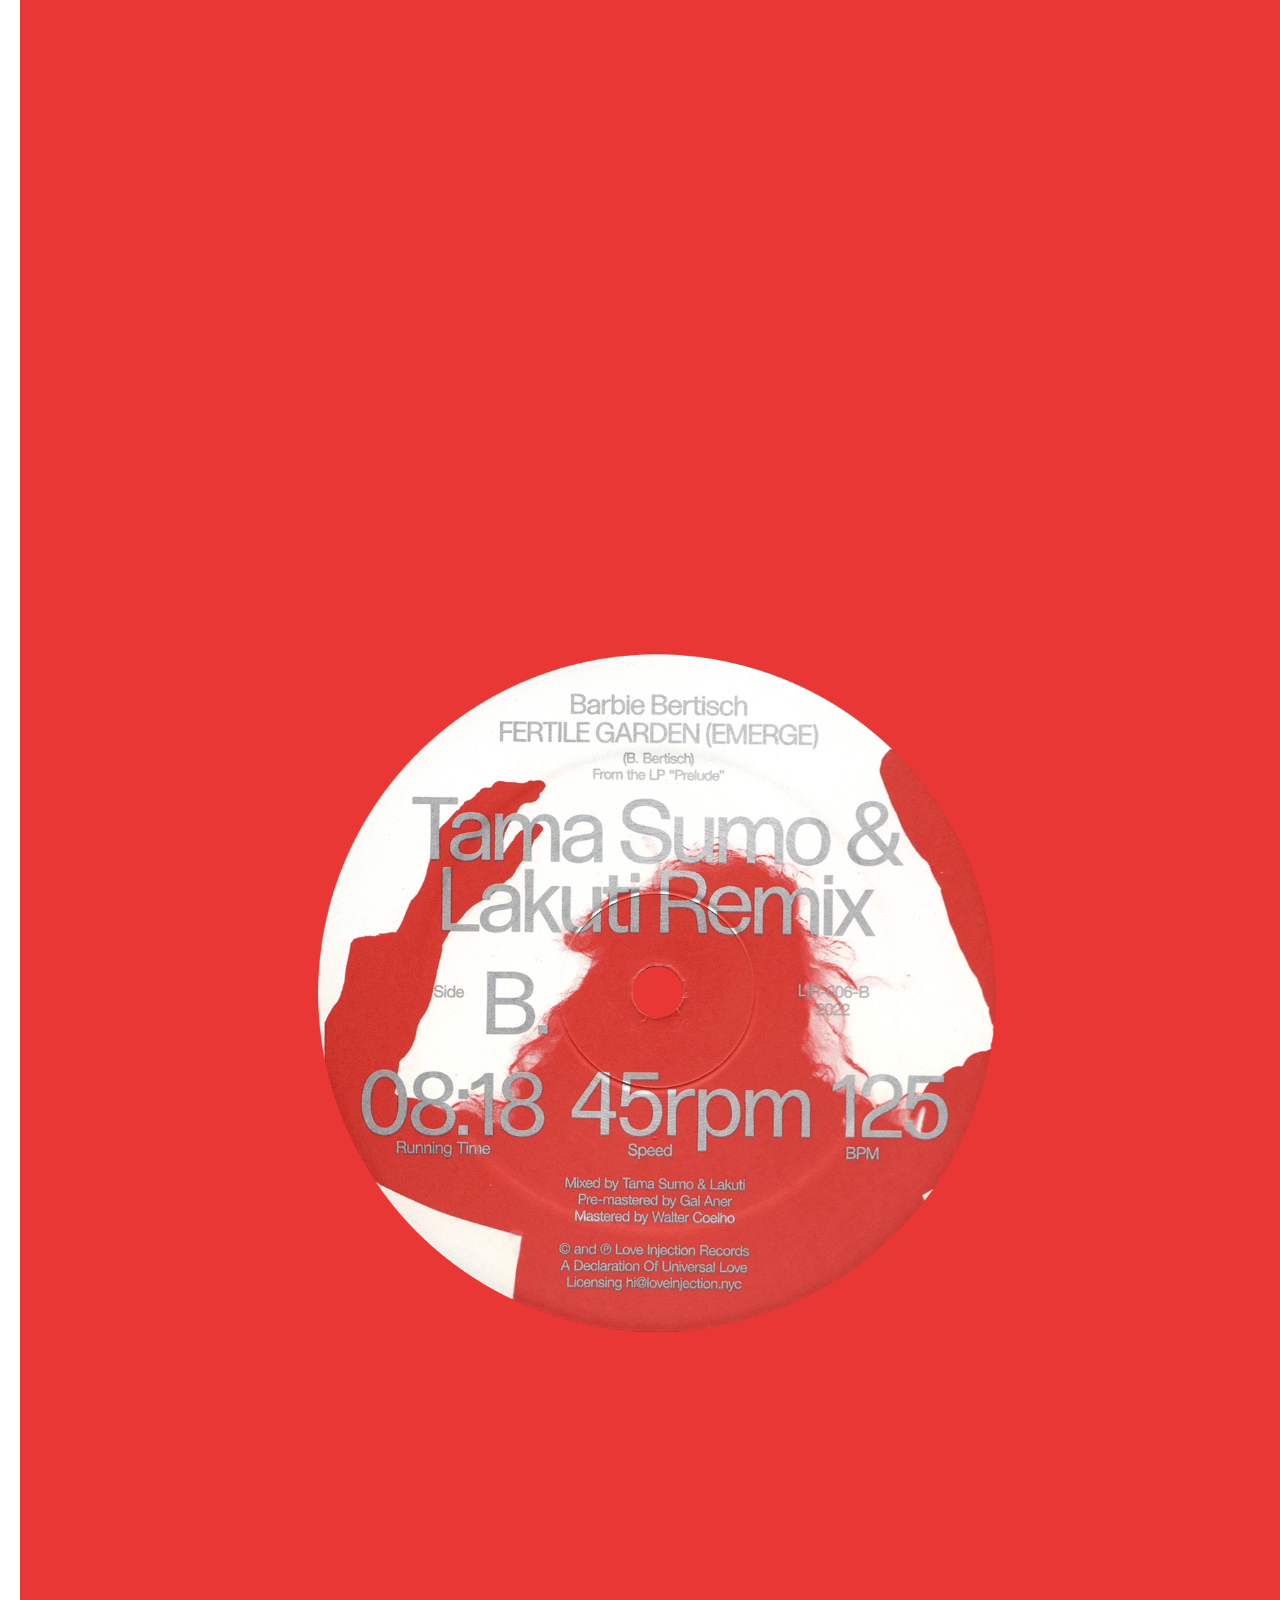
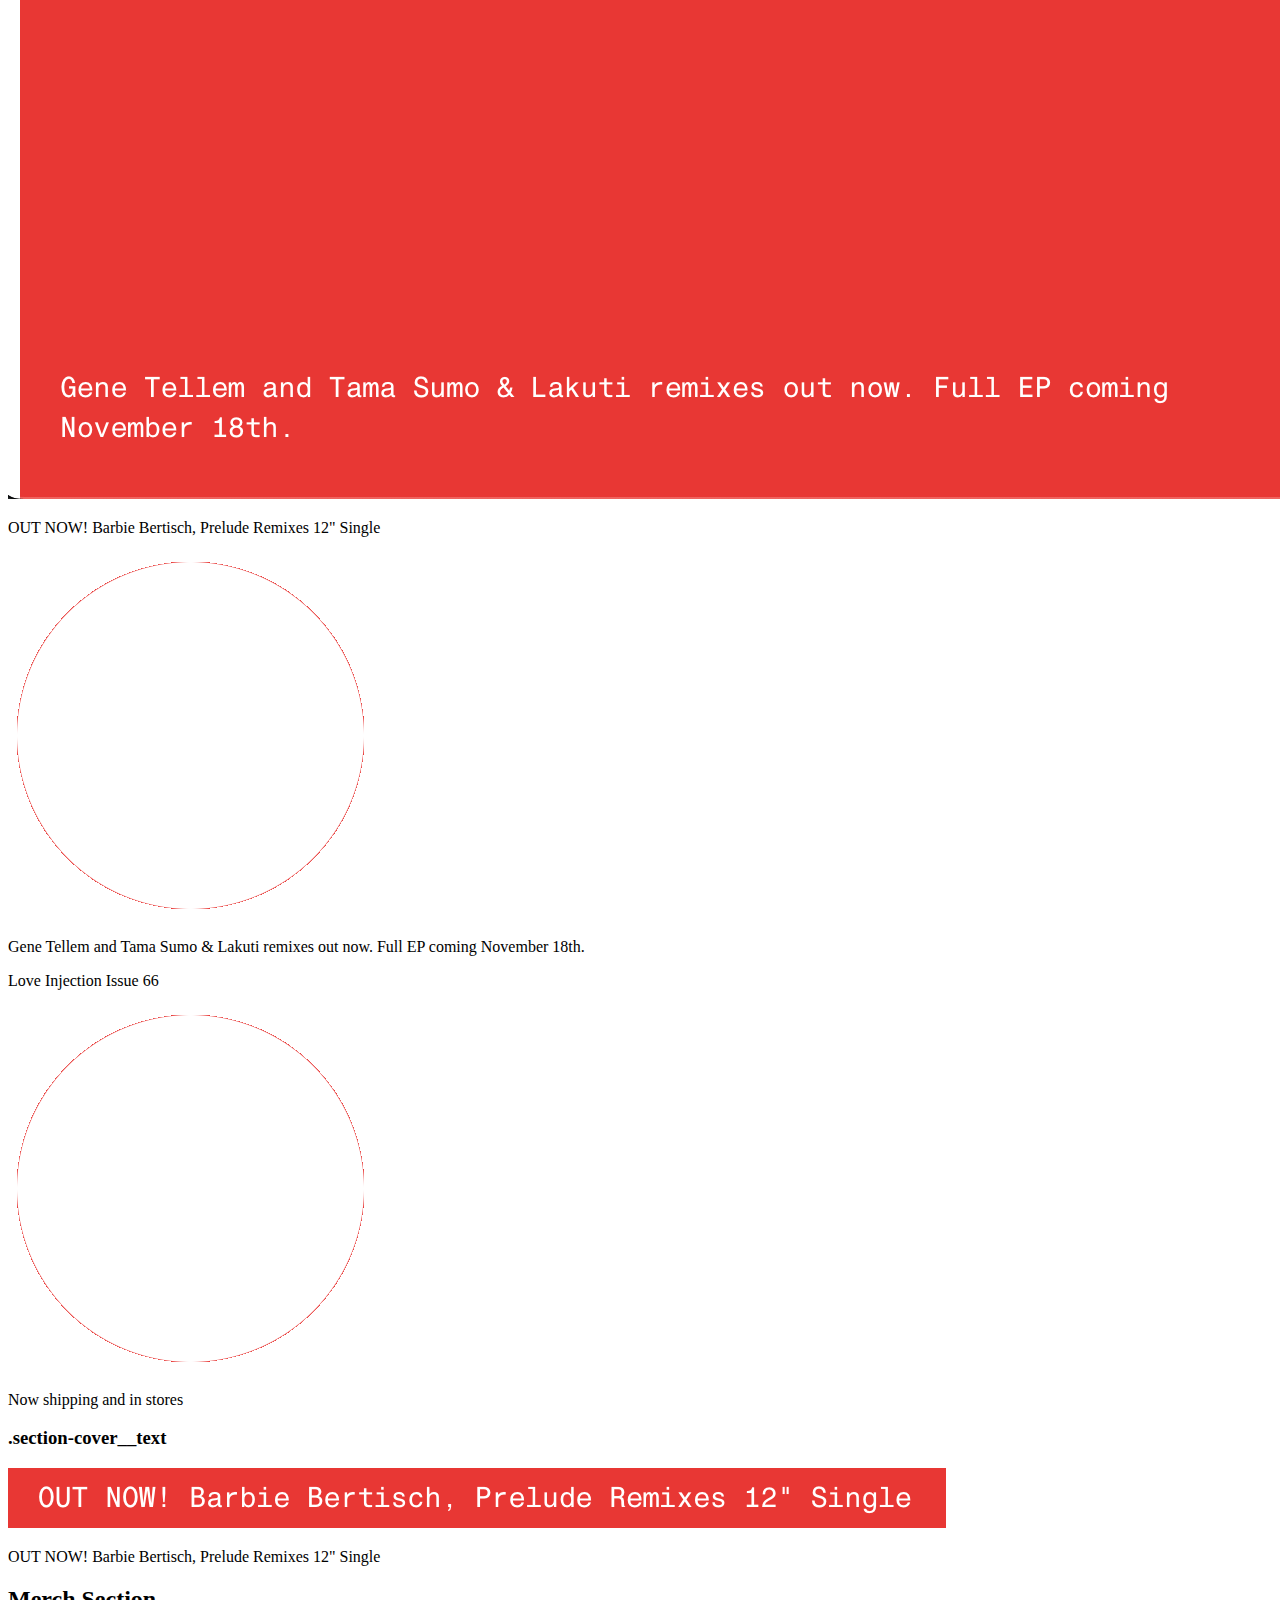
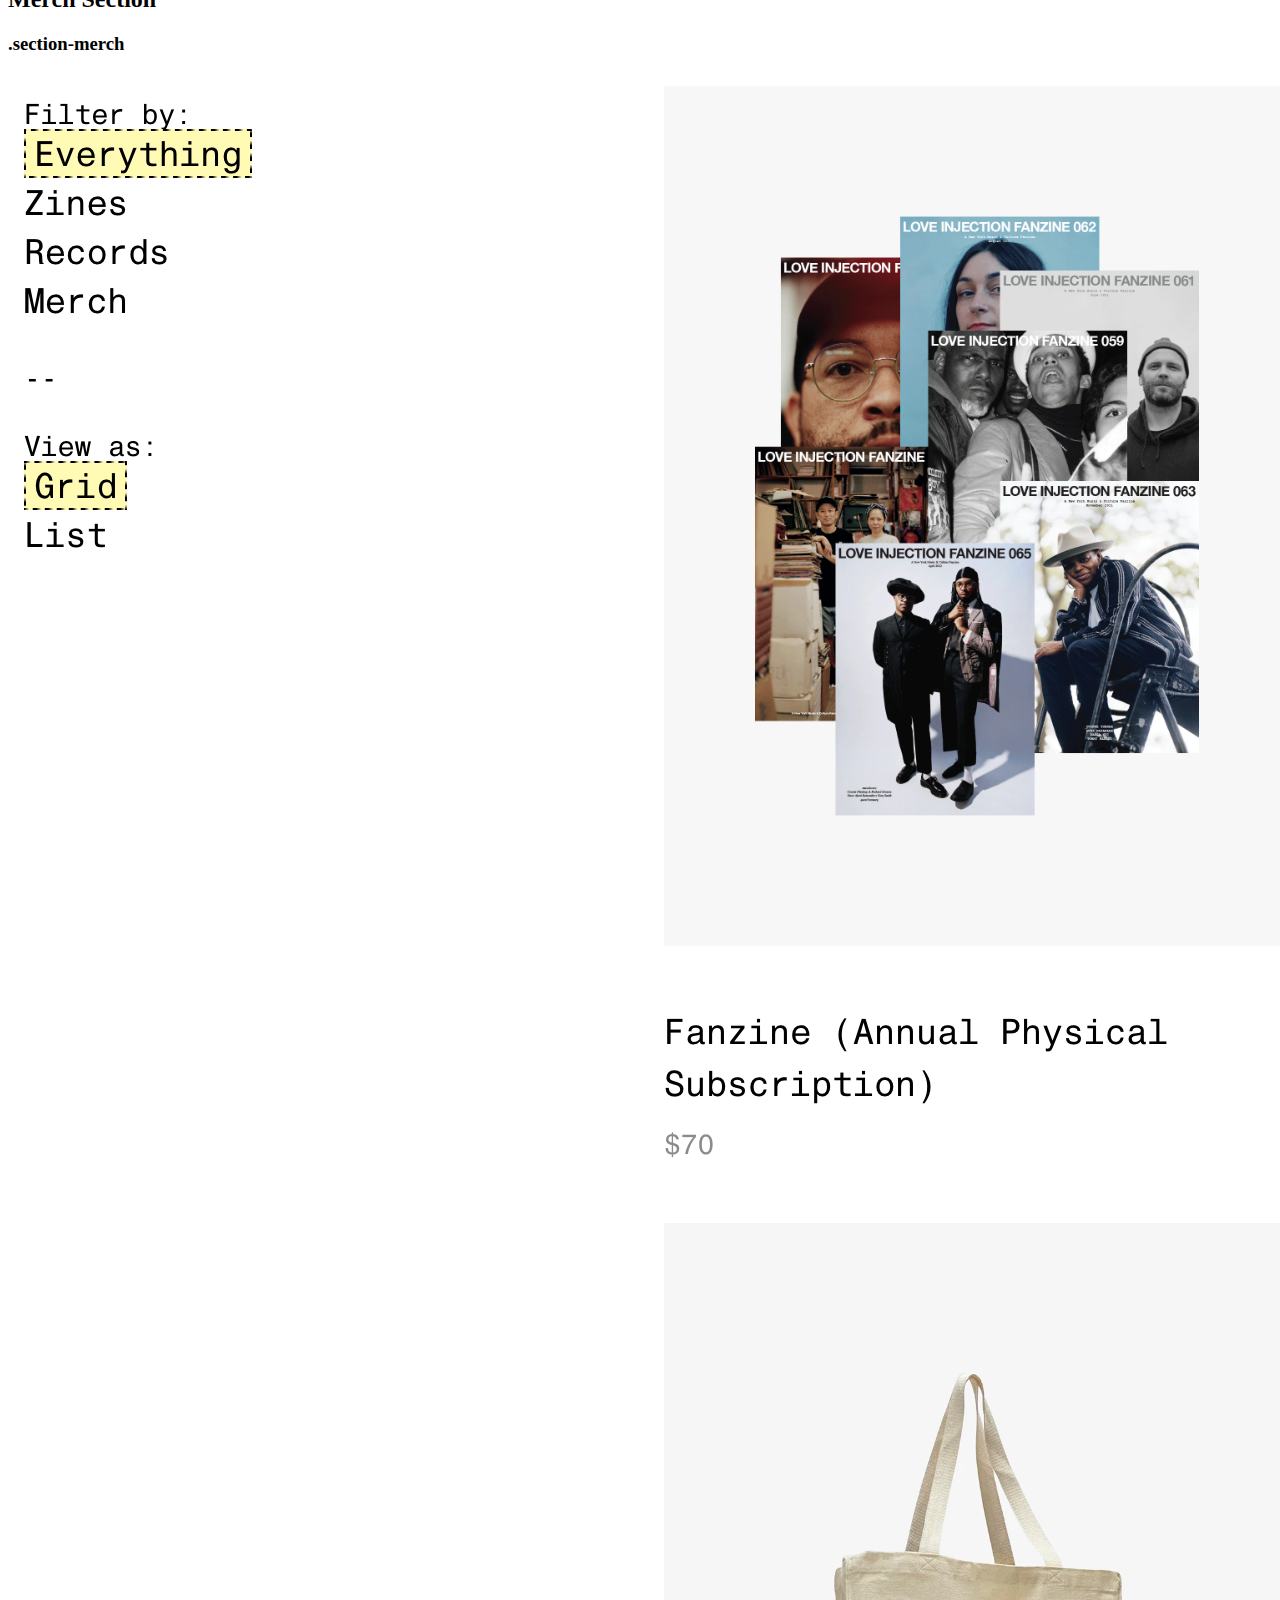
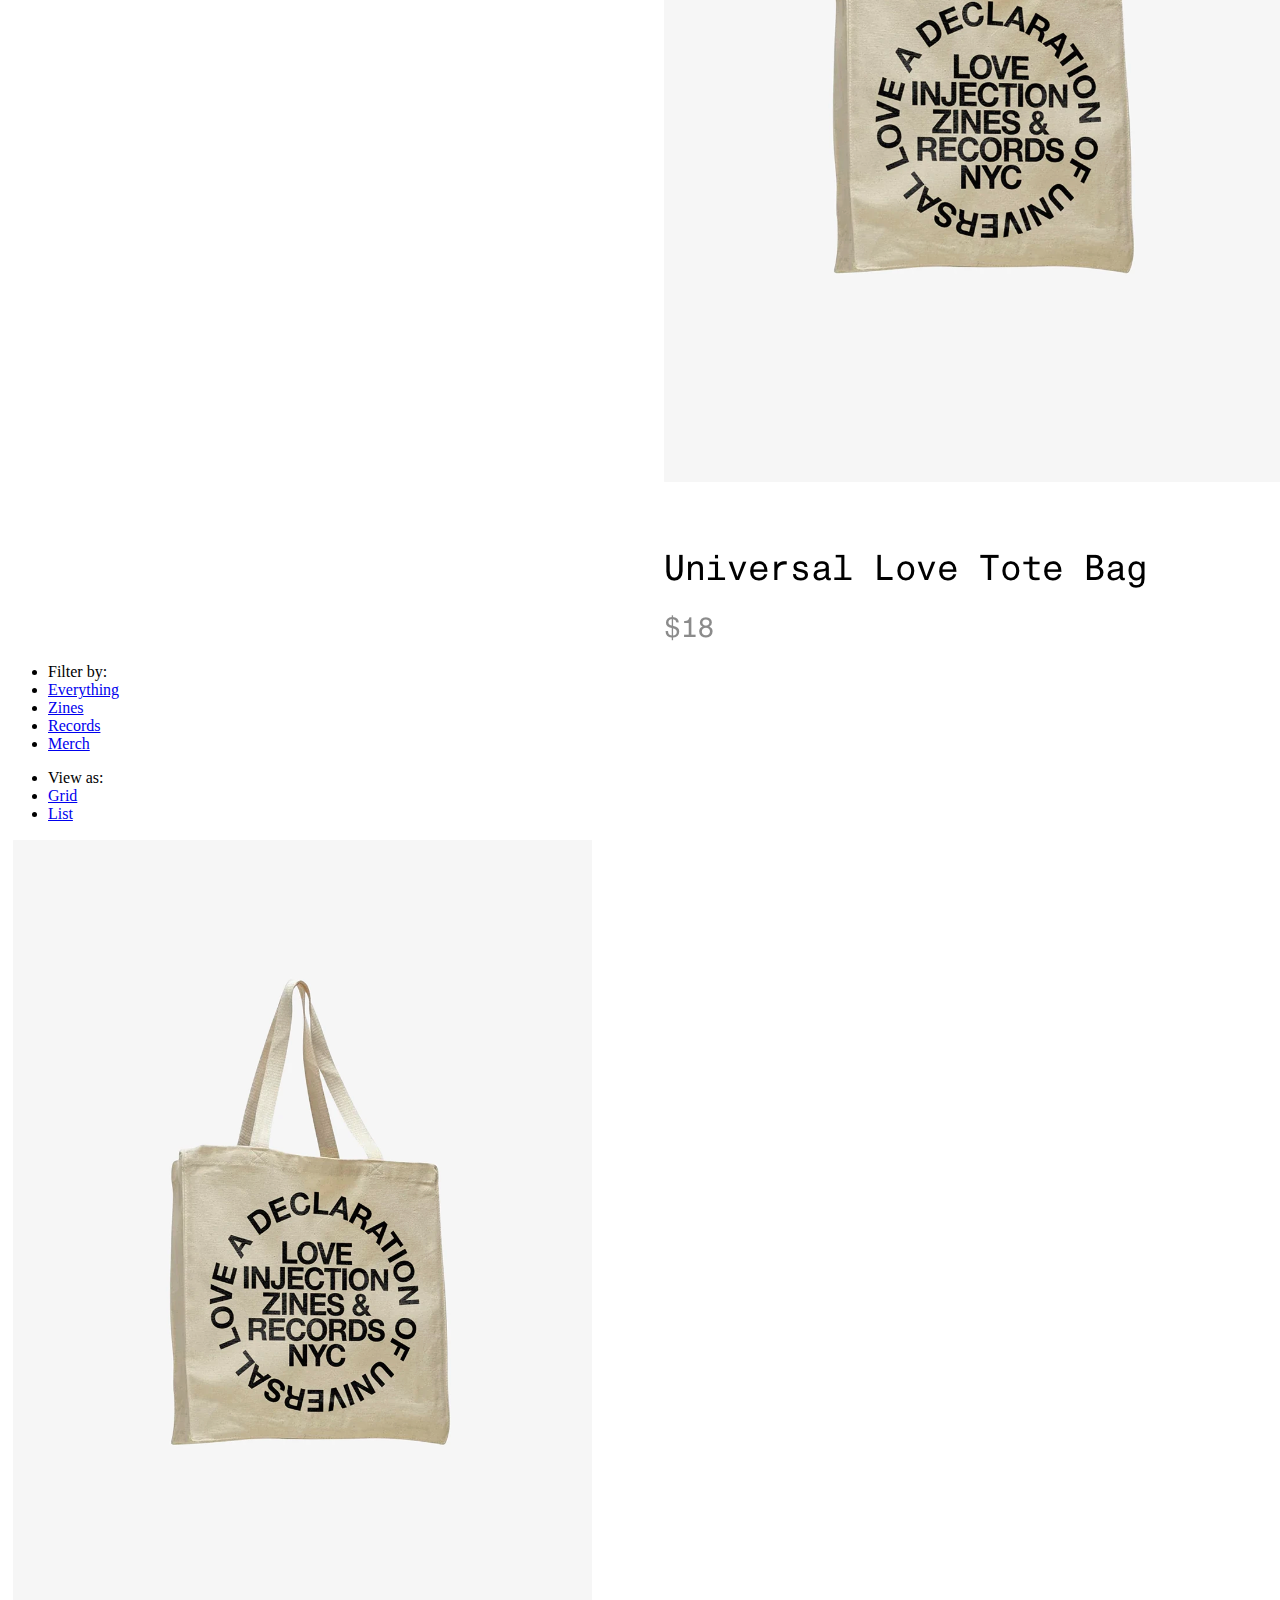
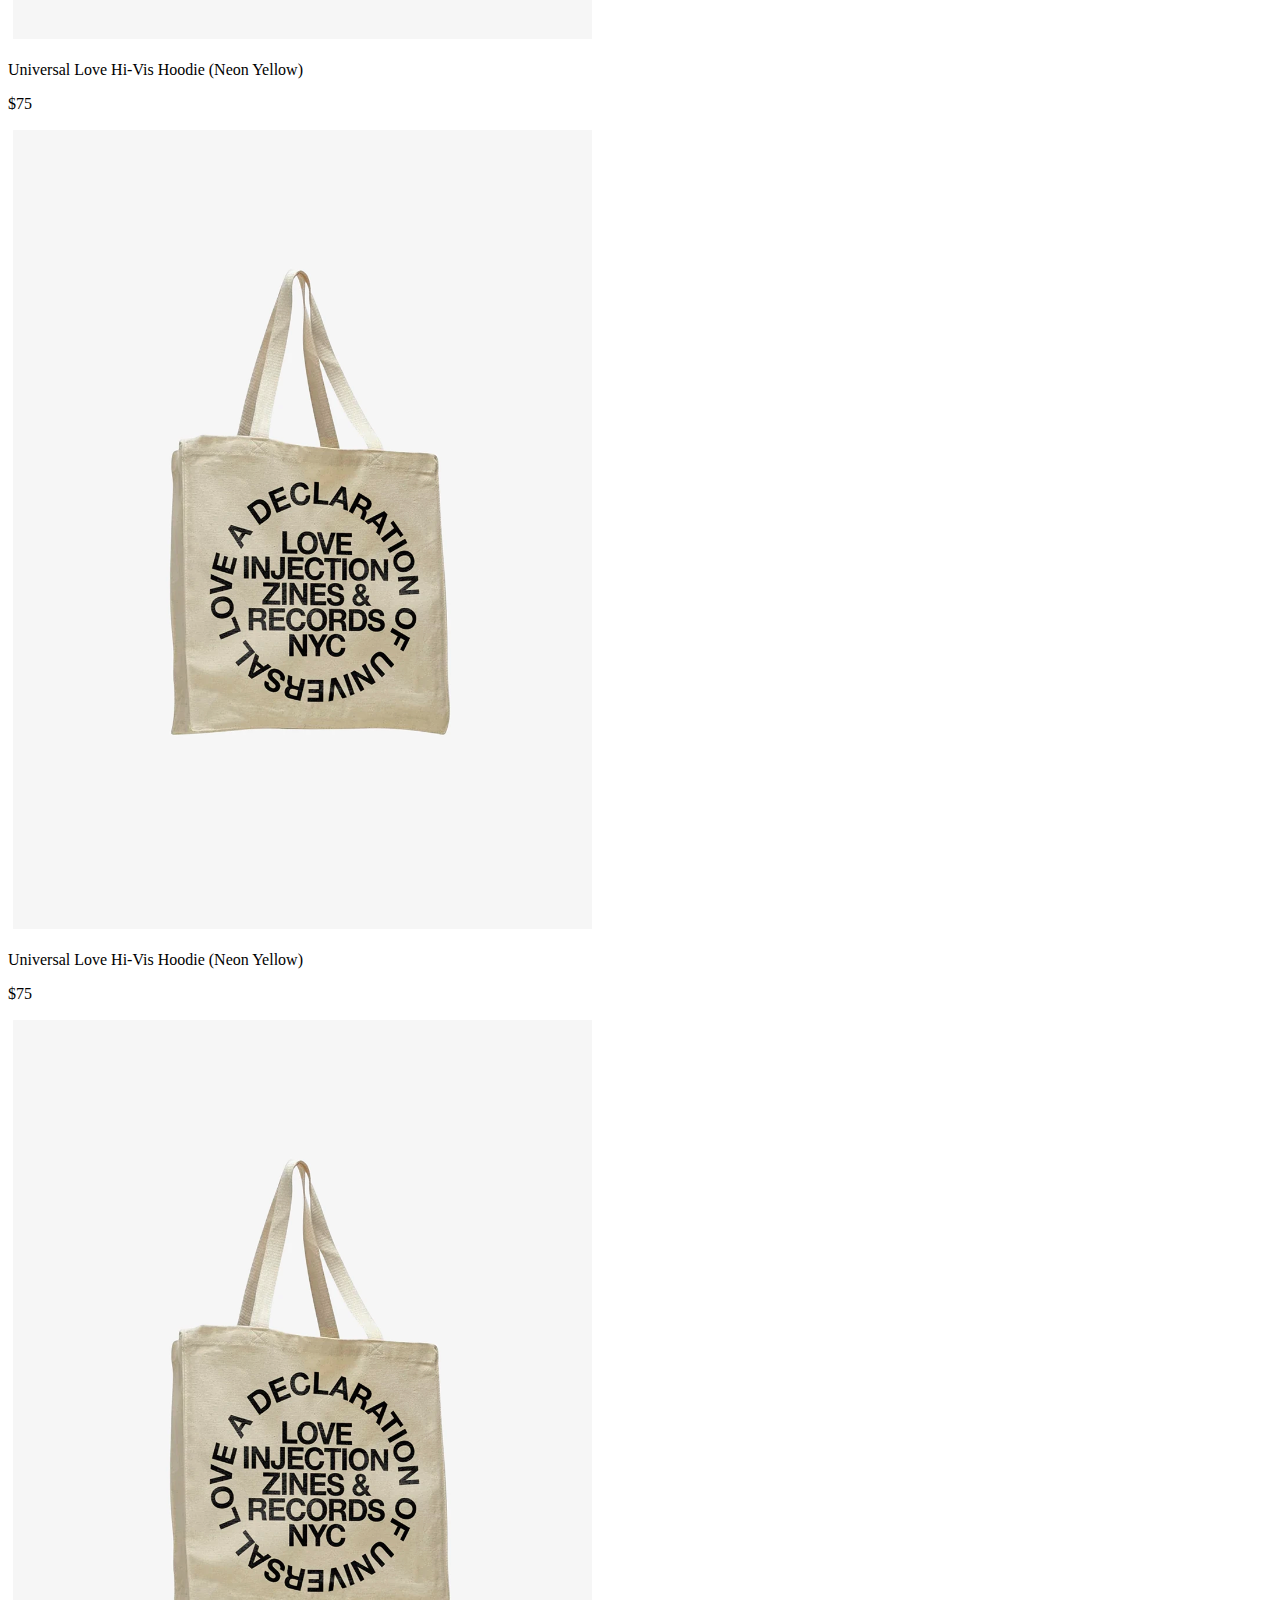
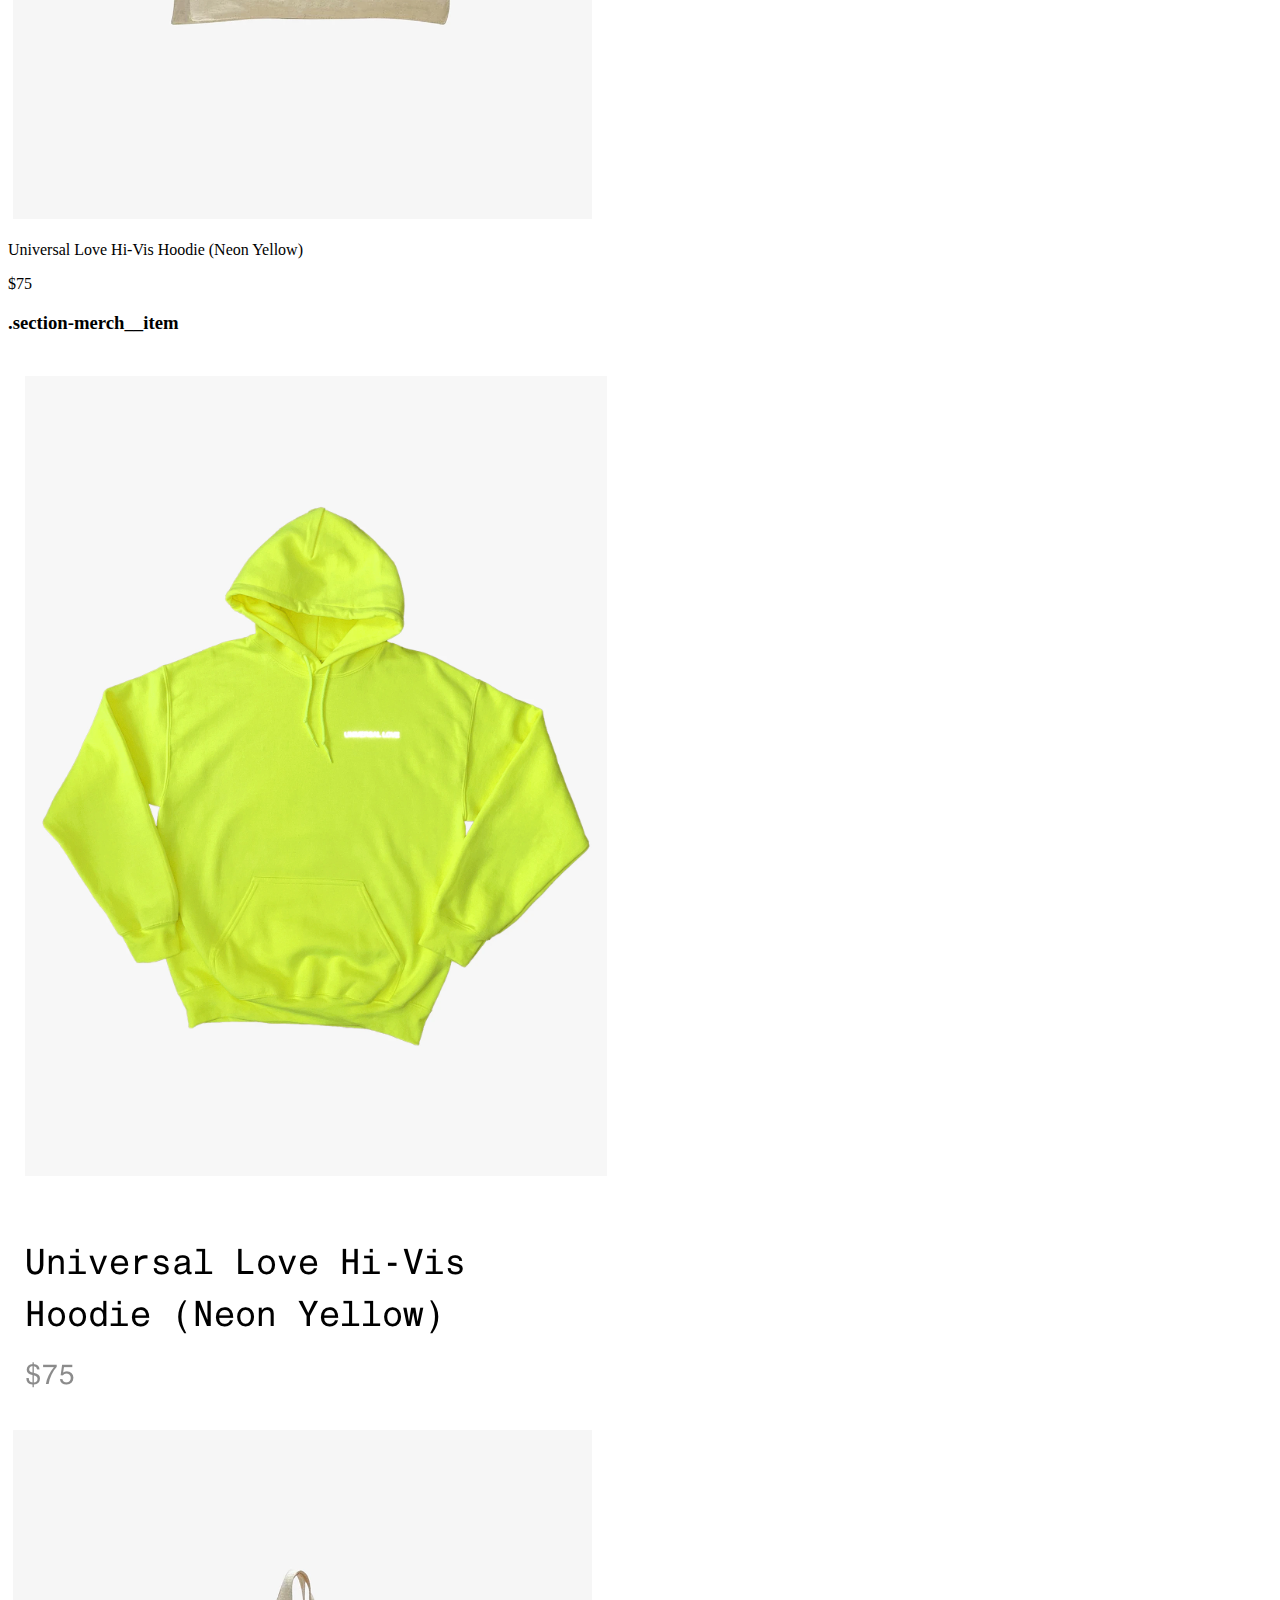
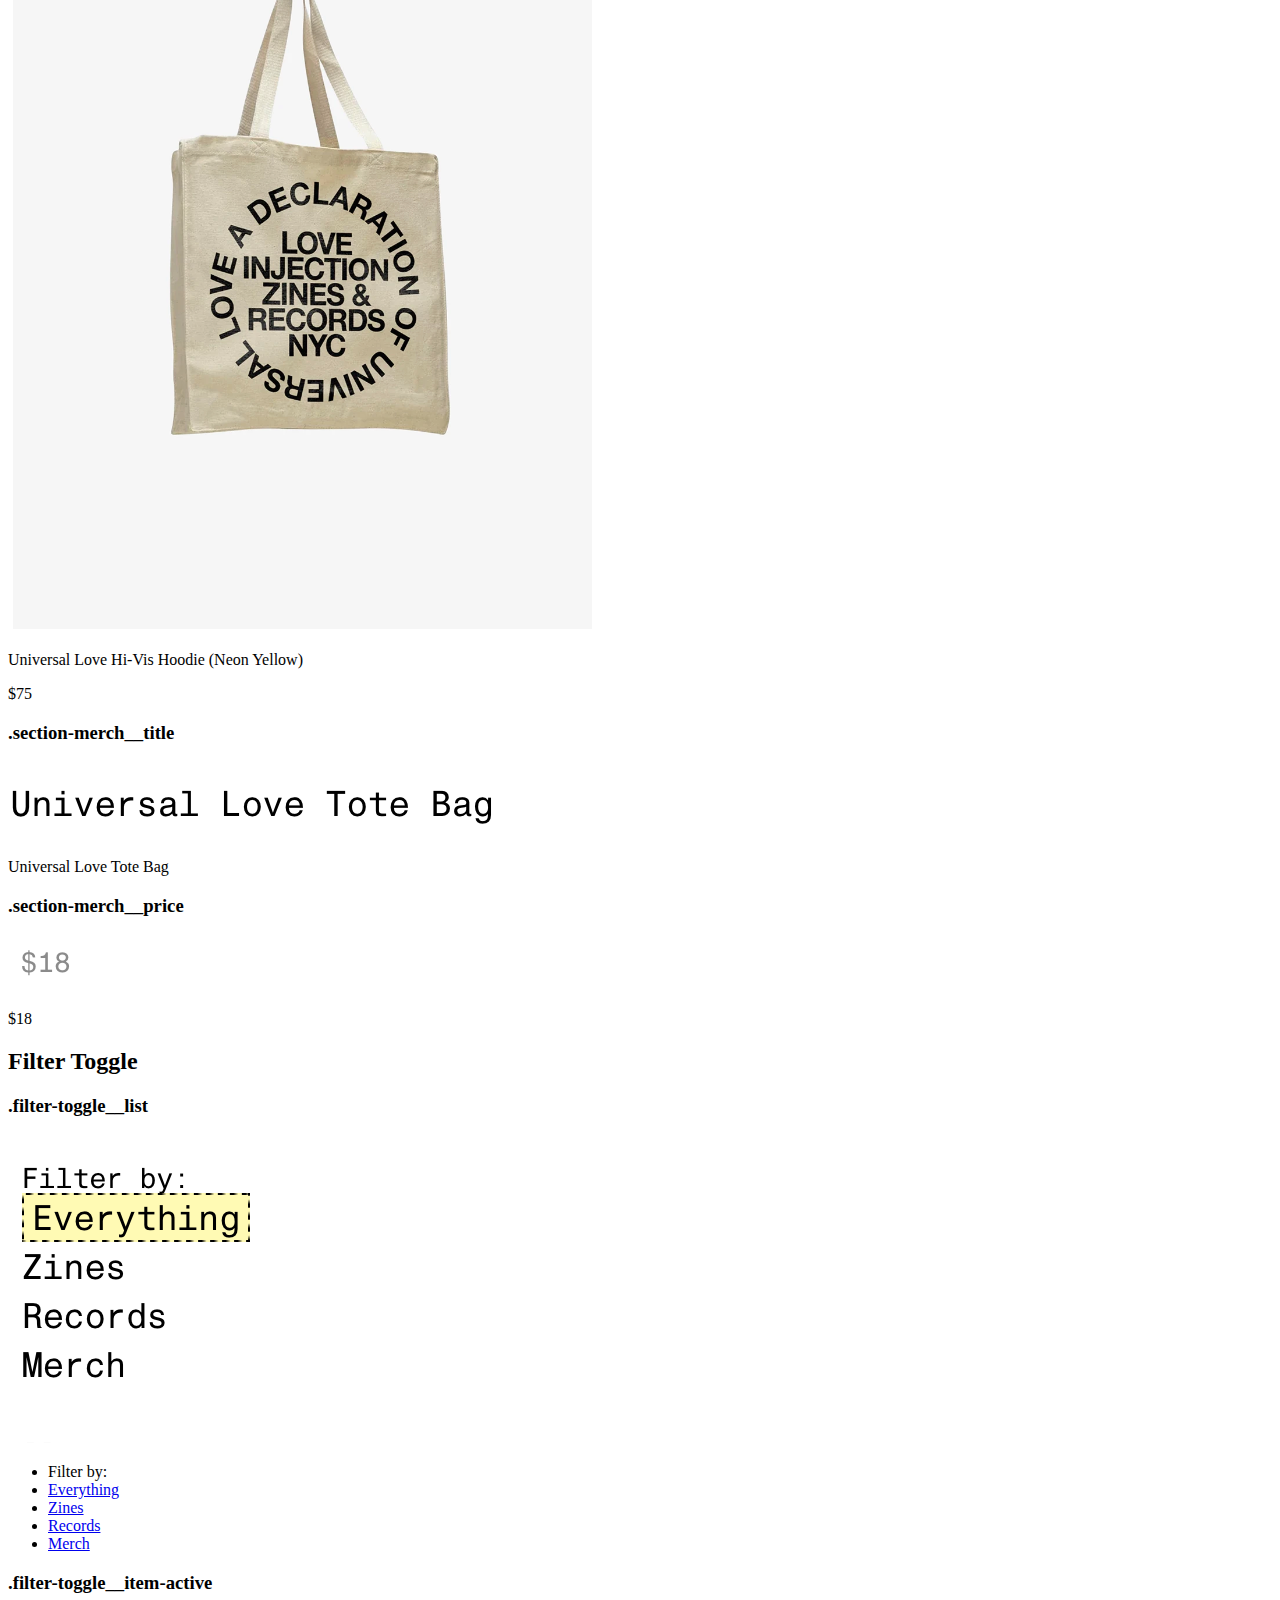
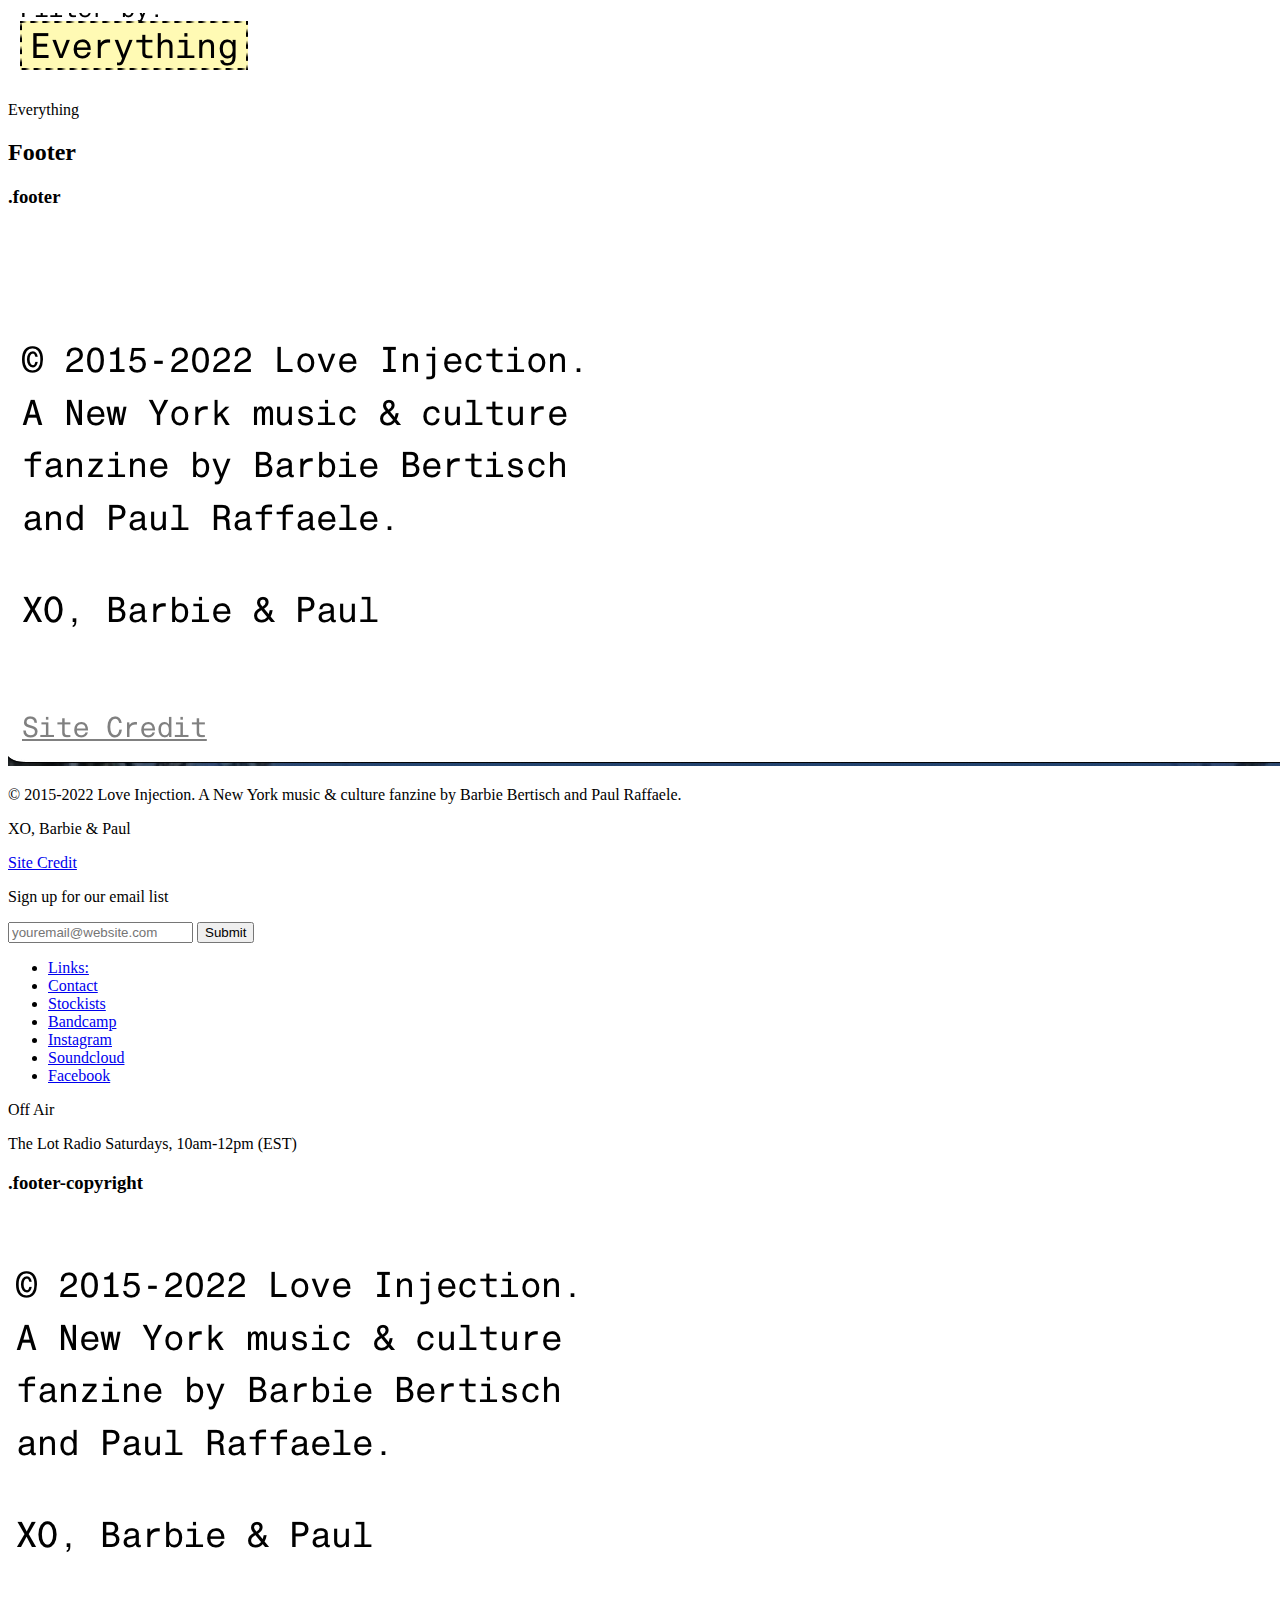
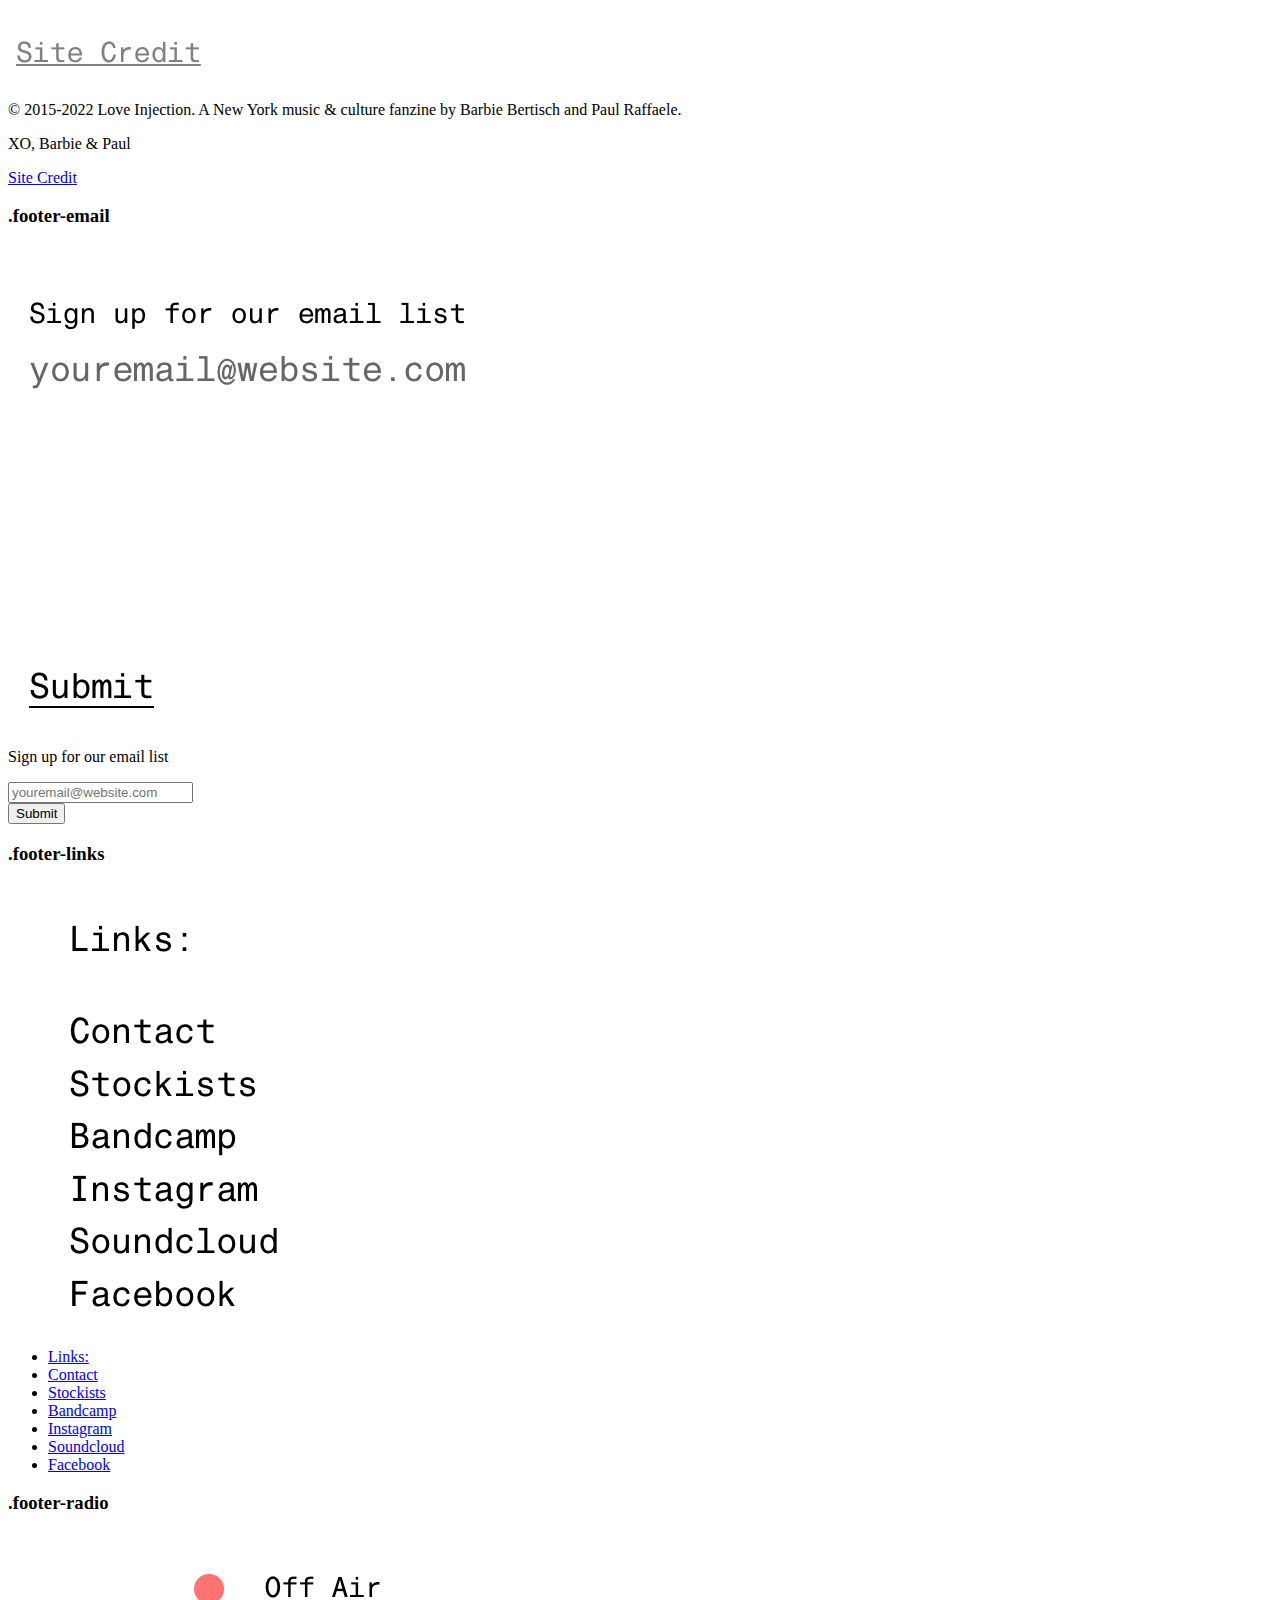
==== commit 8312c1d1: "change css file name to lower case" ====
--- a/components/index.html
+++ b/components/index.html
@@ -8,8 +8,8 @@
     <link rel="preconnect" href="https://fonts.googleapis.com">
     <link rel="preconnect" href="https://fonts.gstatic.com" crossorigin>
     <link href="https://fonts.googleapis.com/css2?family=Lato:wght@700&family=Open+Sans&family=Roboto+Mono:wght@100&family=Roboto+Slab:wght@900&display=swap" rel="stylesheet">
-    <link rel="stylesheet" href="../CSS/normalize.css"/>
-    <link rel="stylesheet" href="../CSS/main.css"/>
+    <link rel="stylesheet" href="../css/normalize.css"/>
+    <link rel="stylesheet" href="../css/main.css"/>
 </head>
 
 <body>
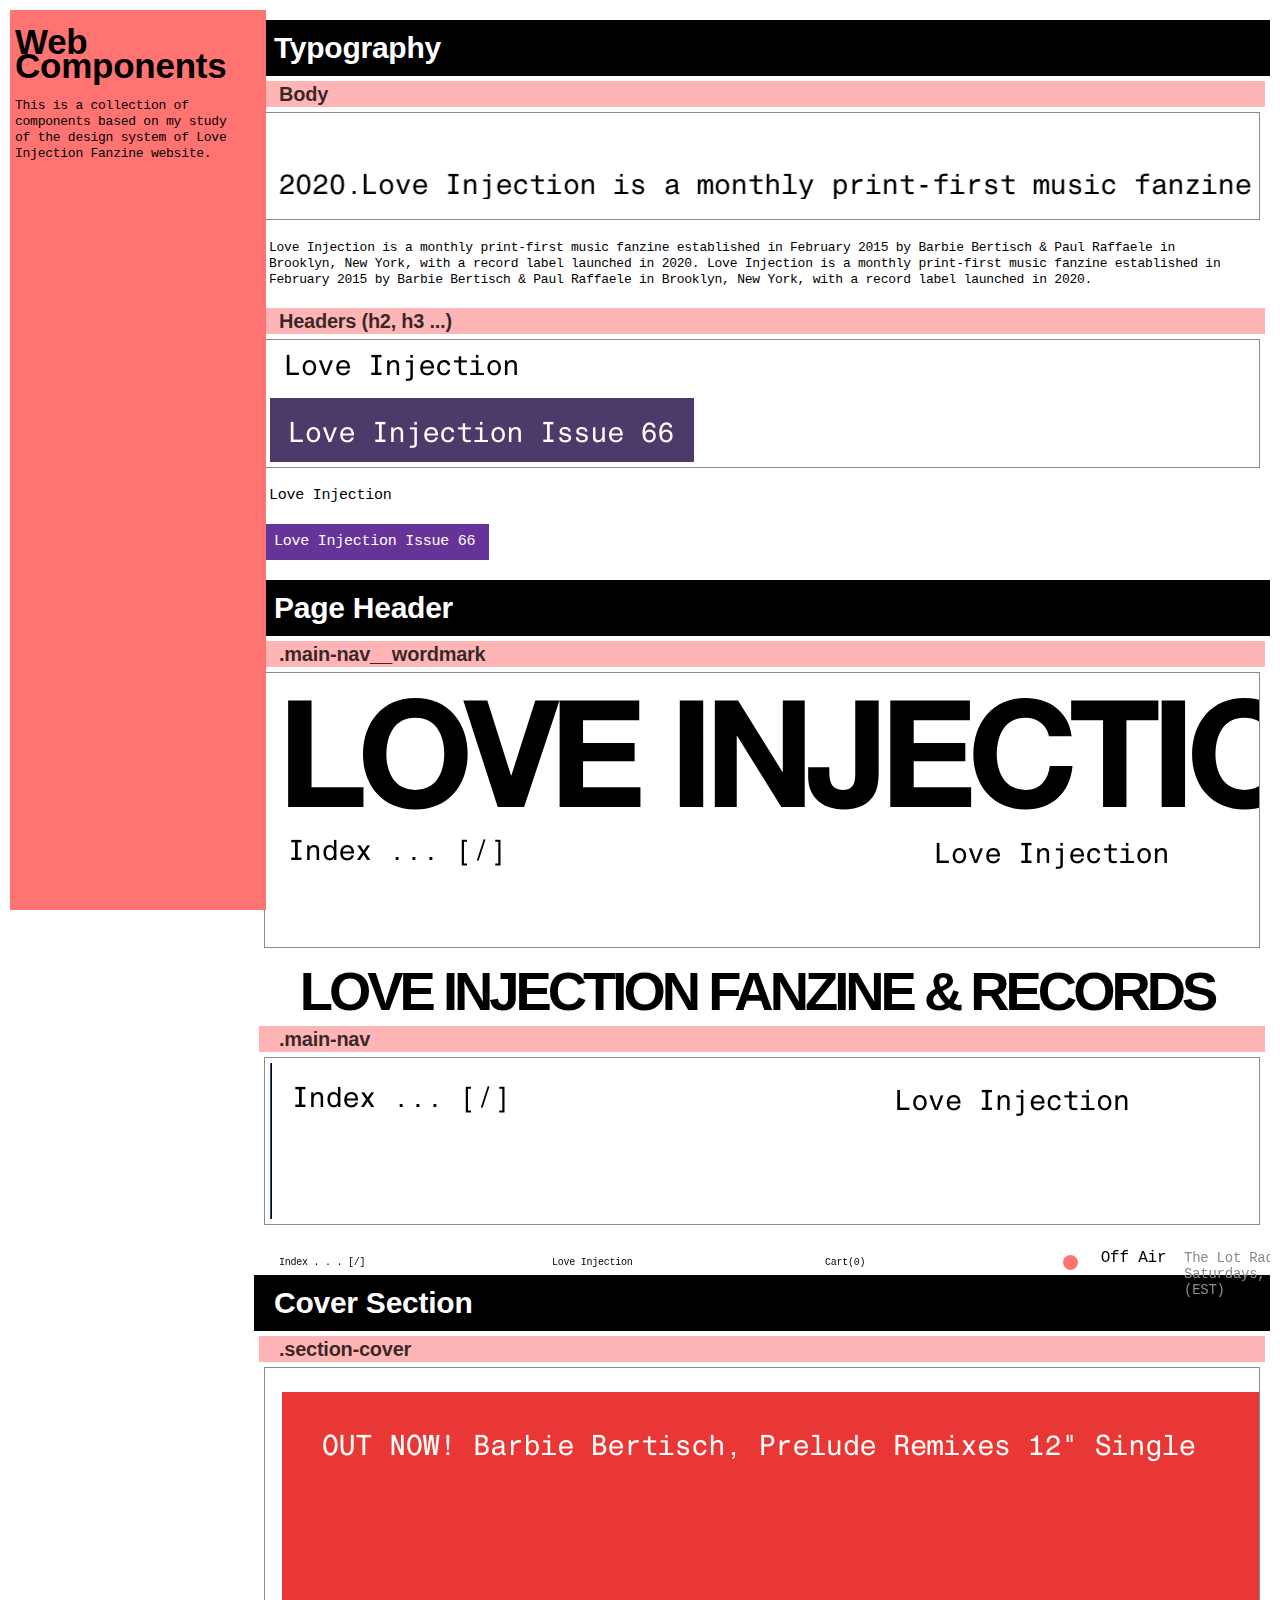
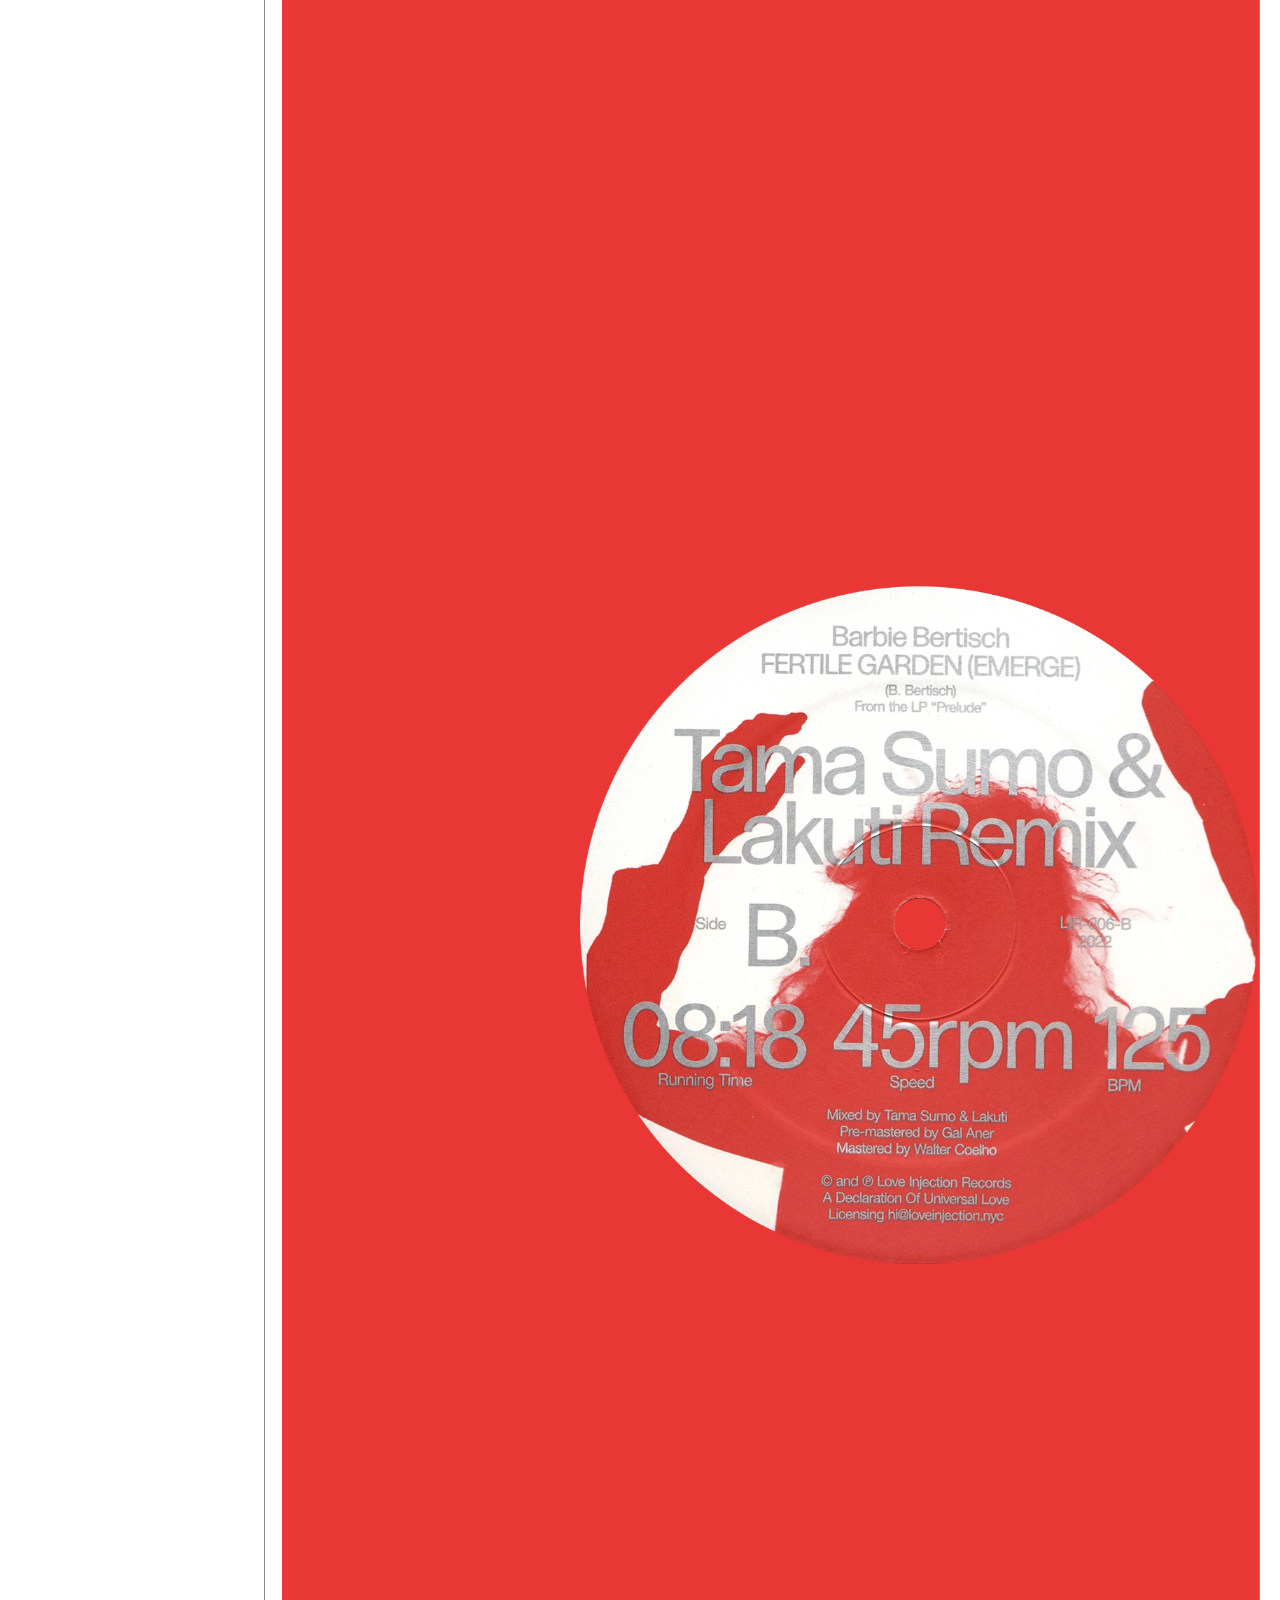
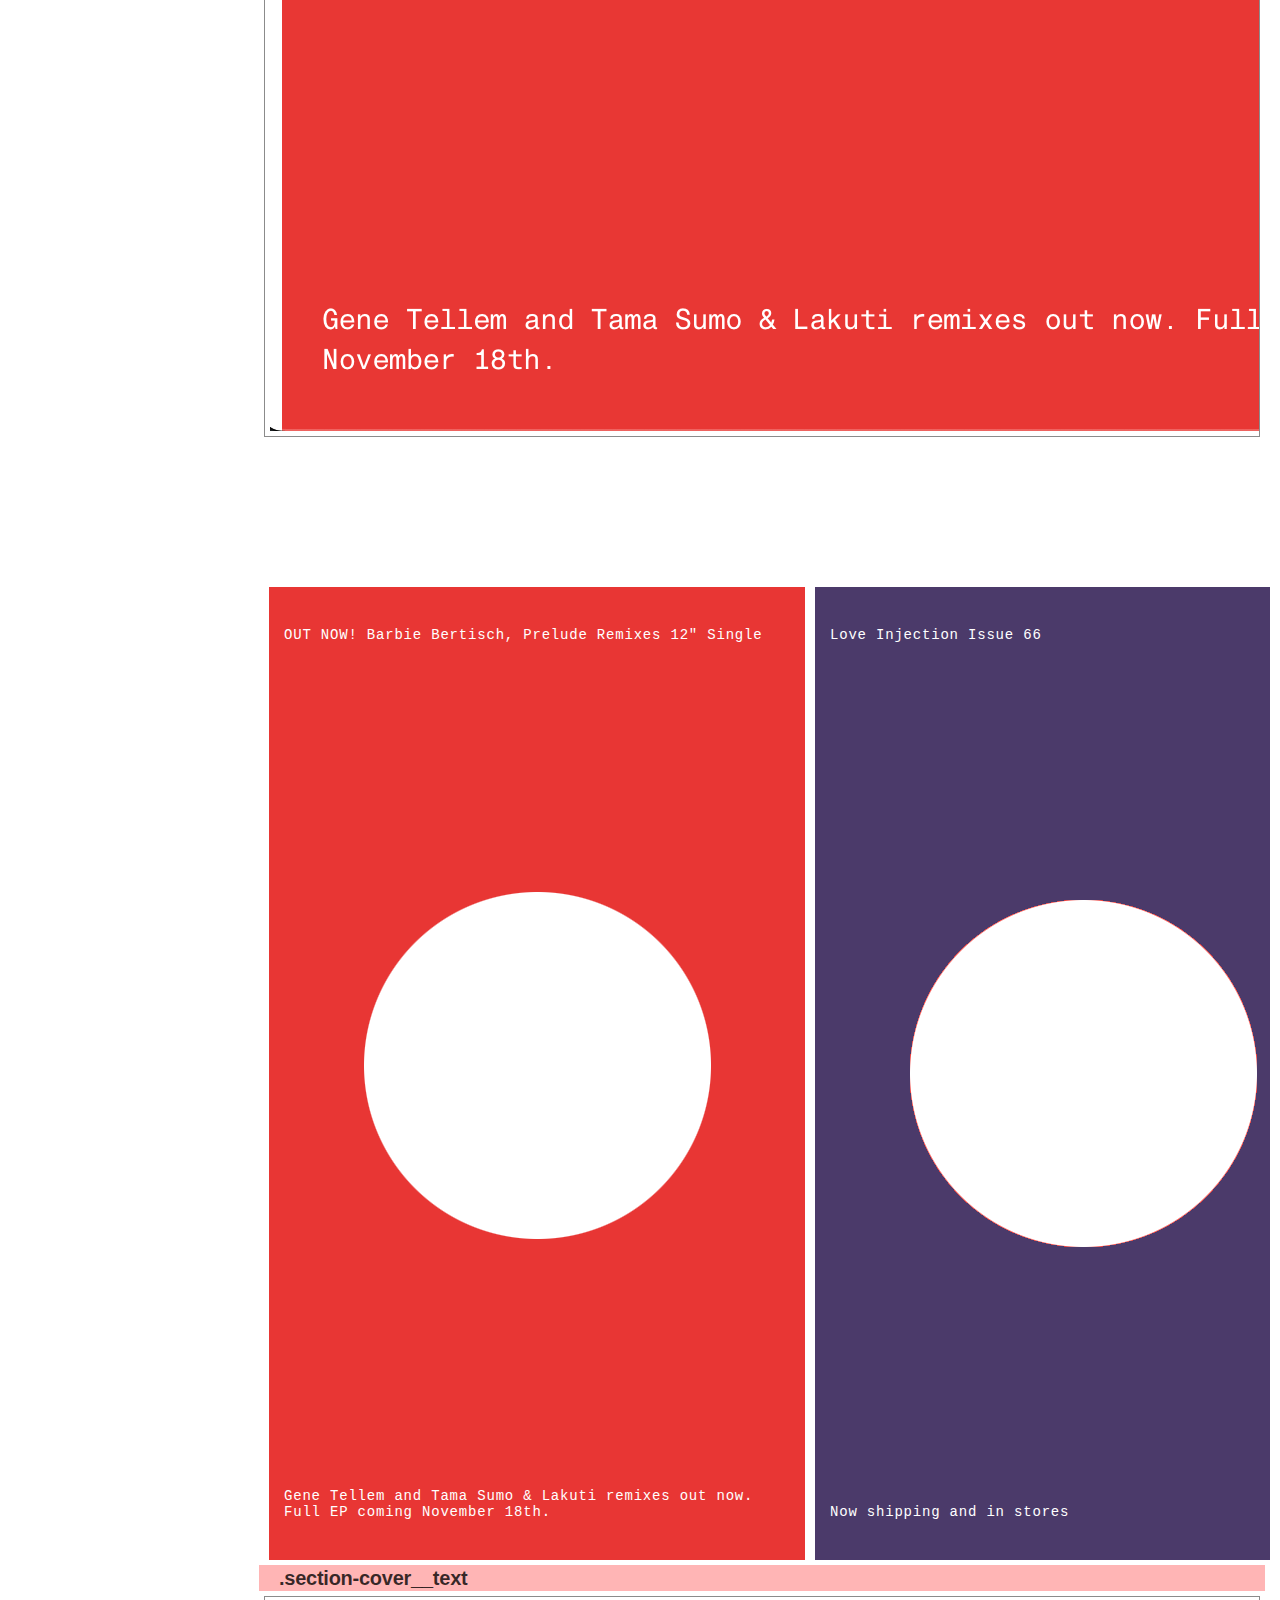
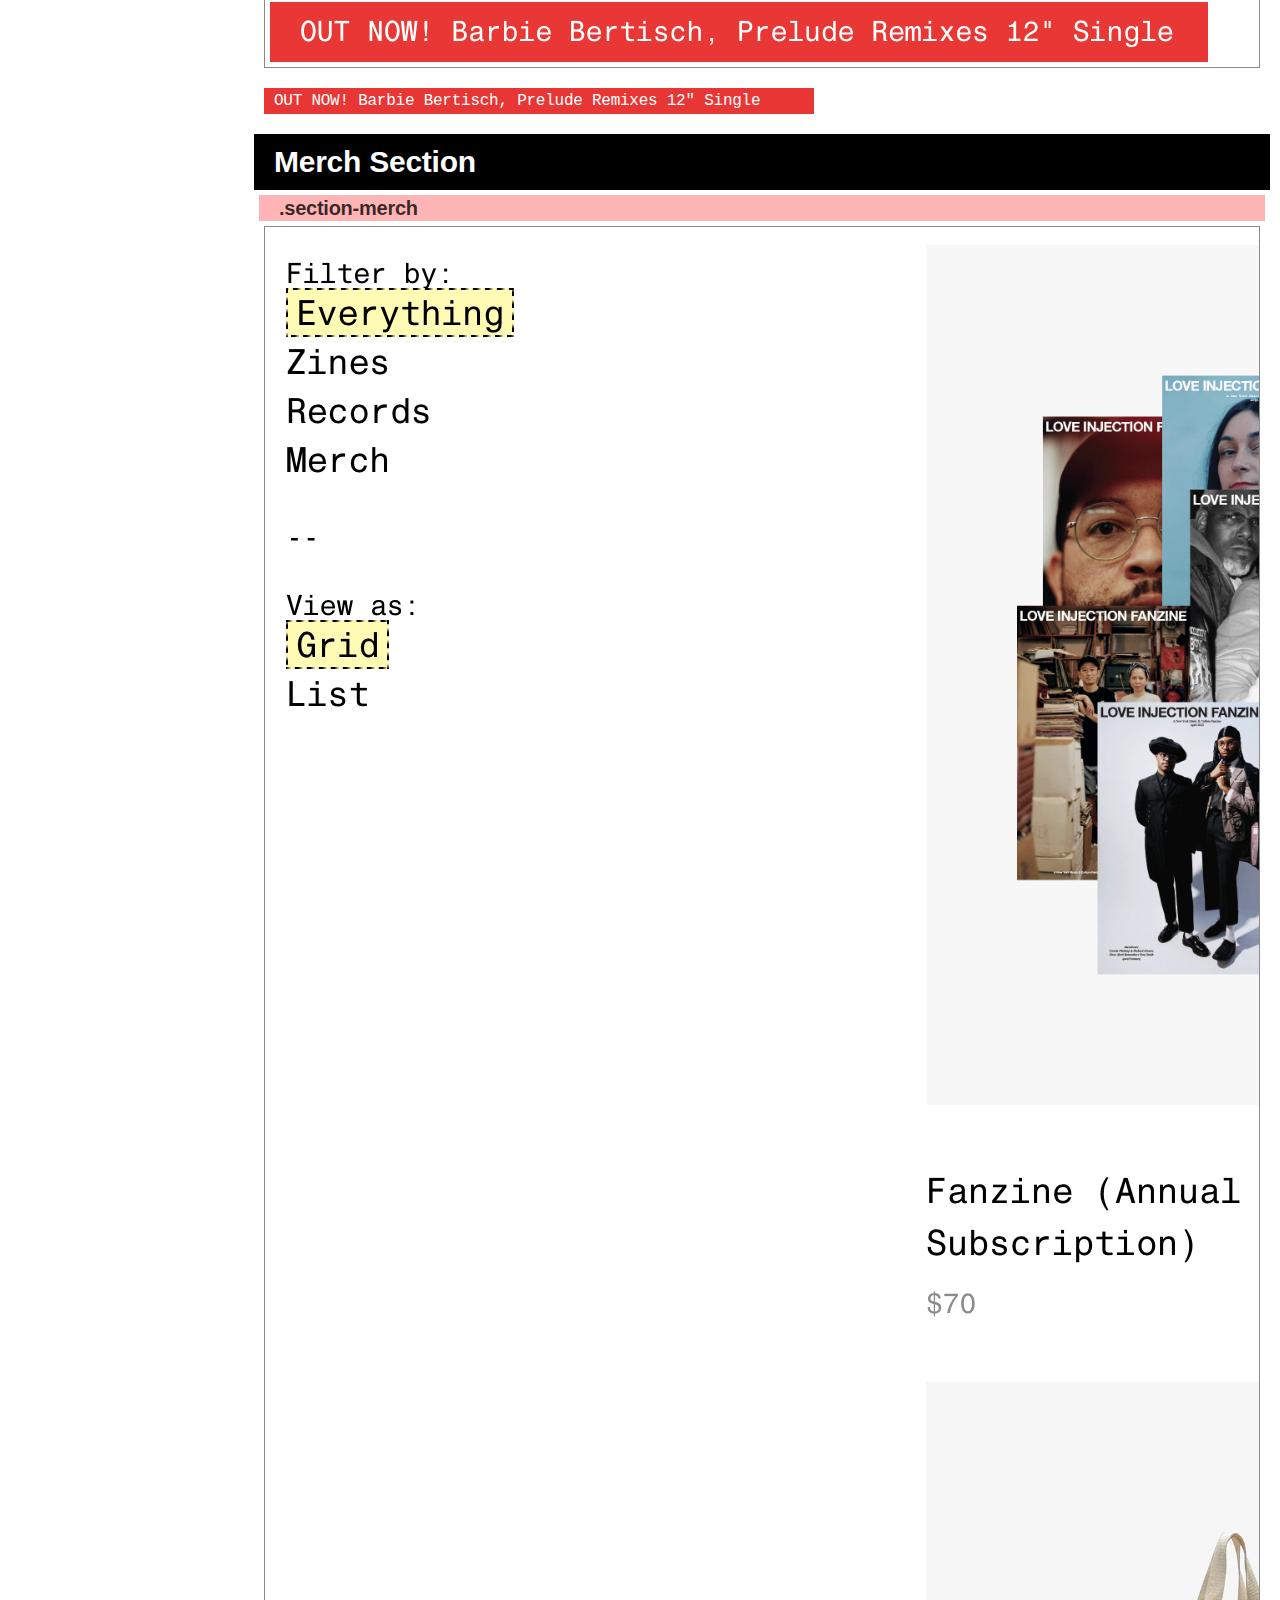
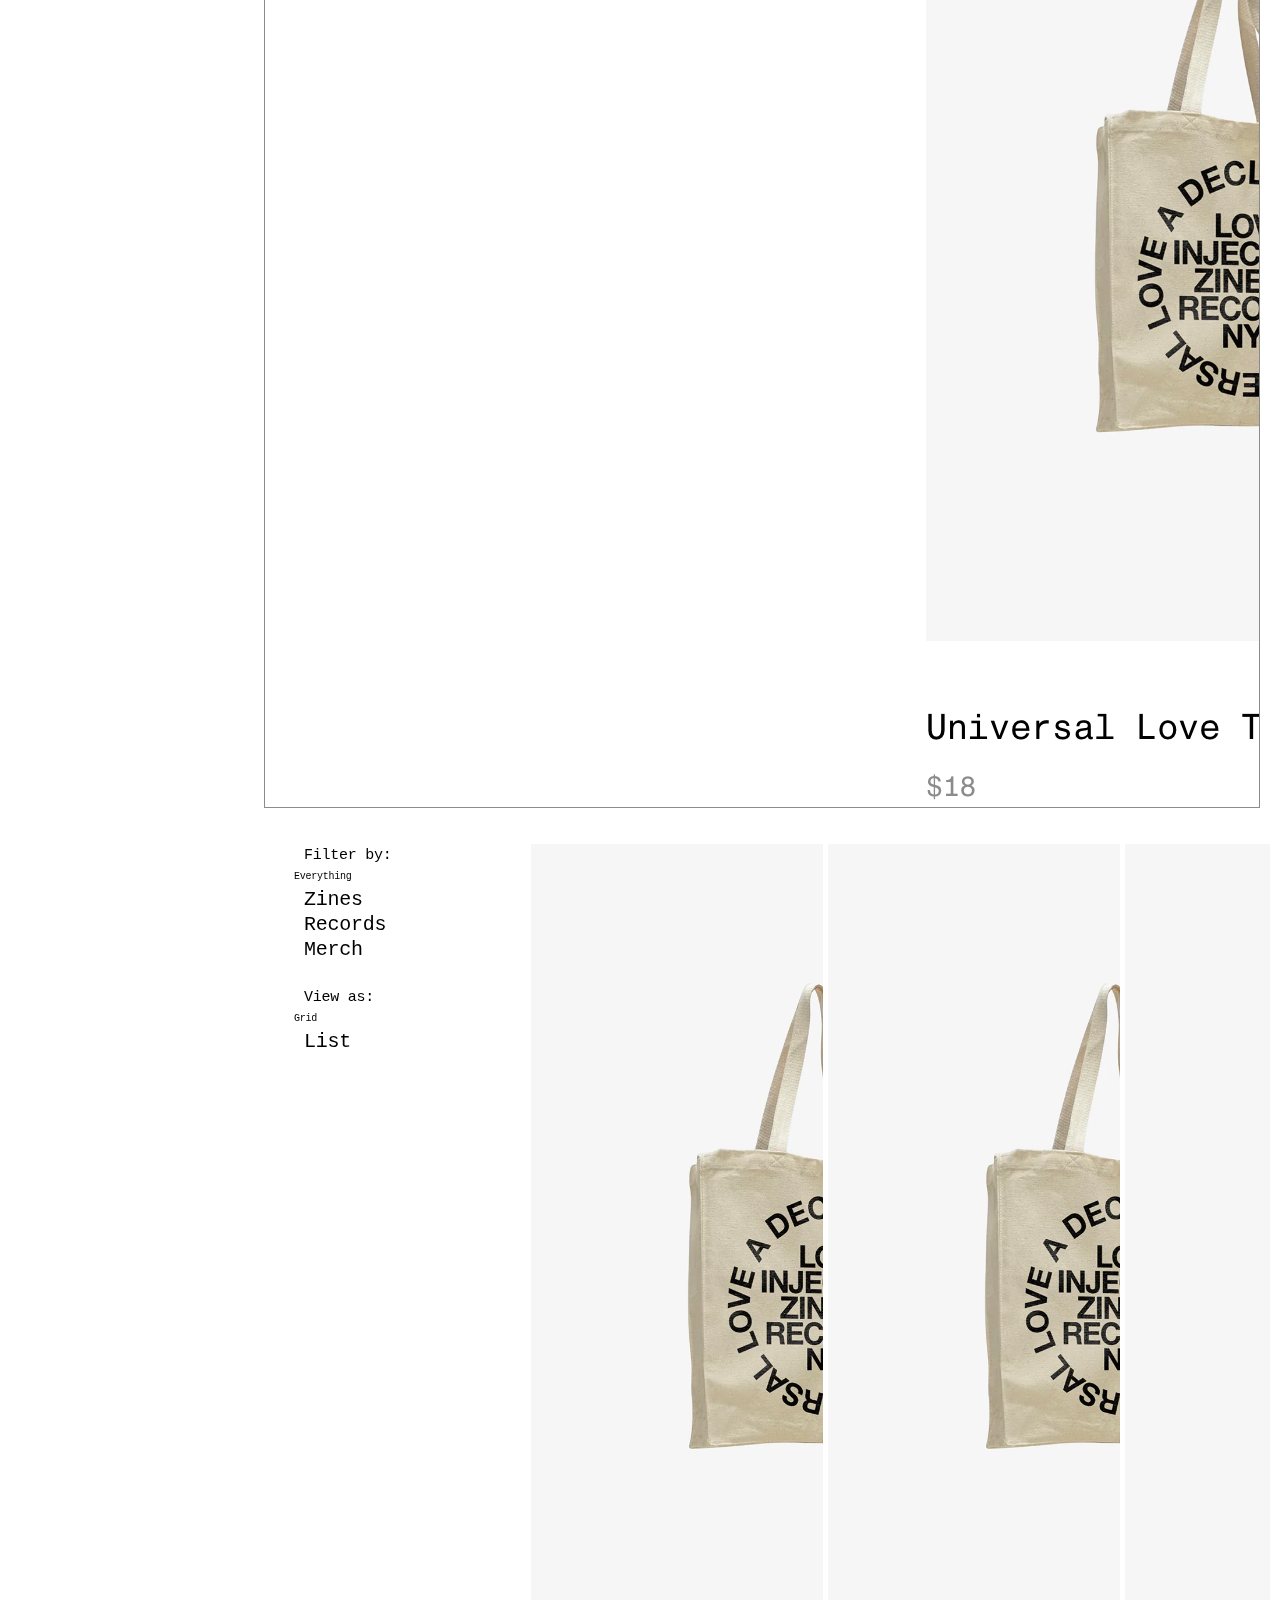
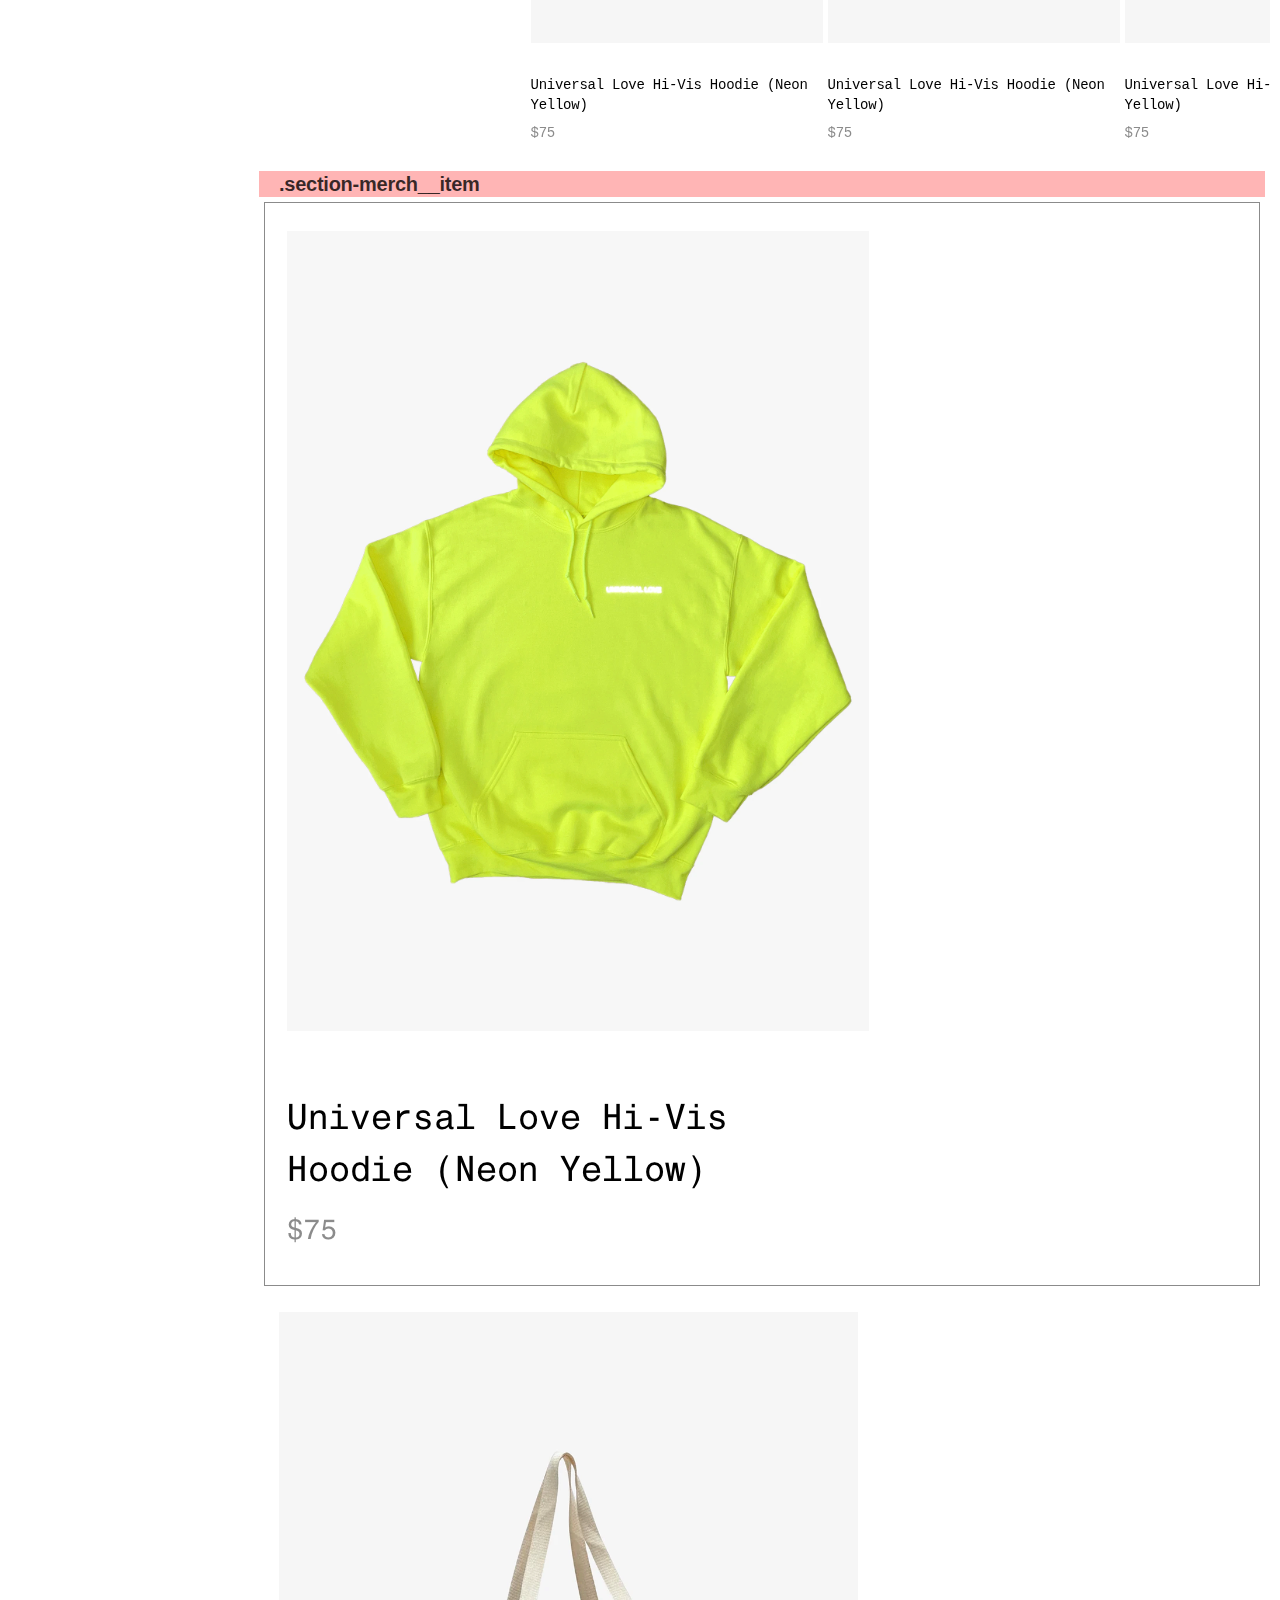
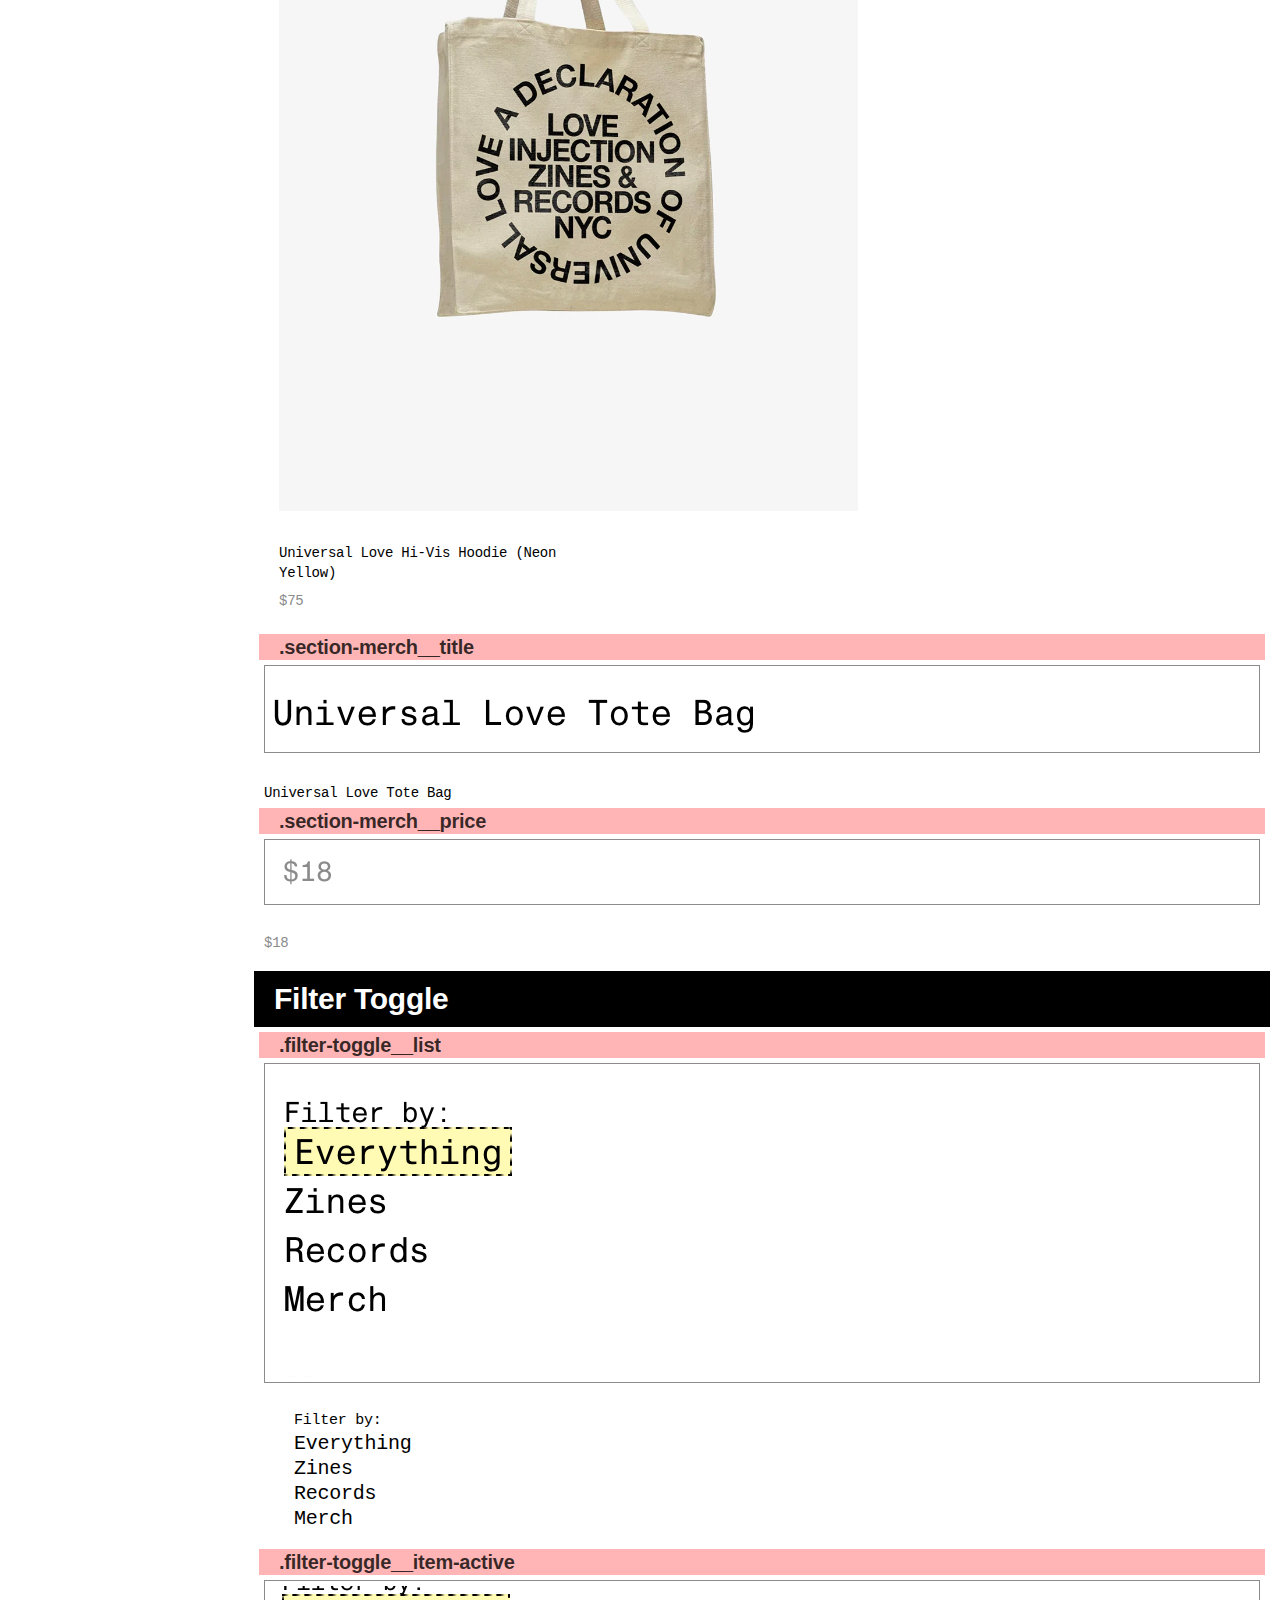
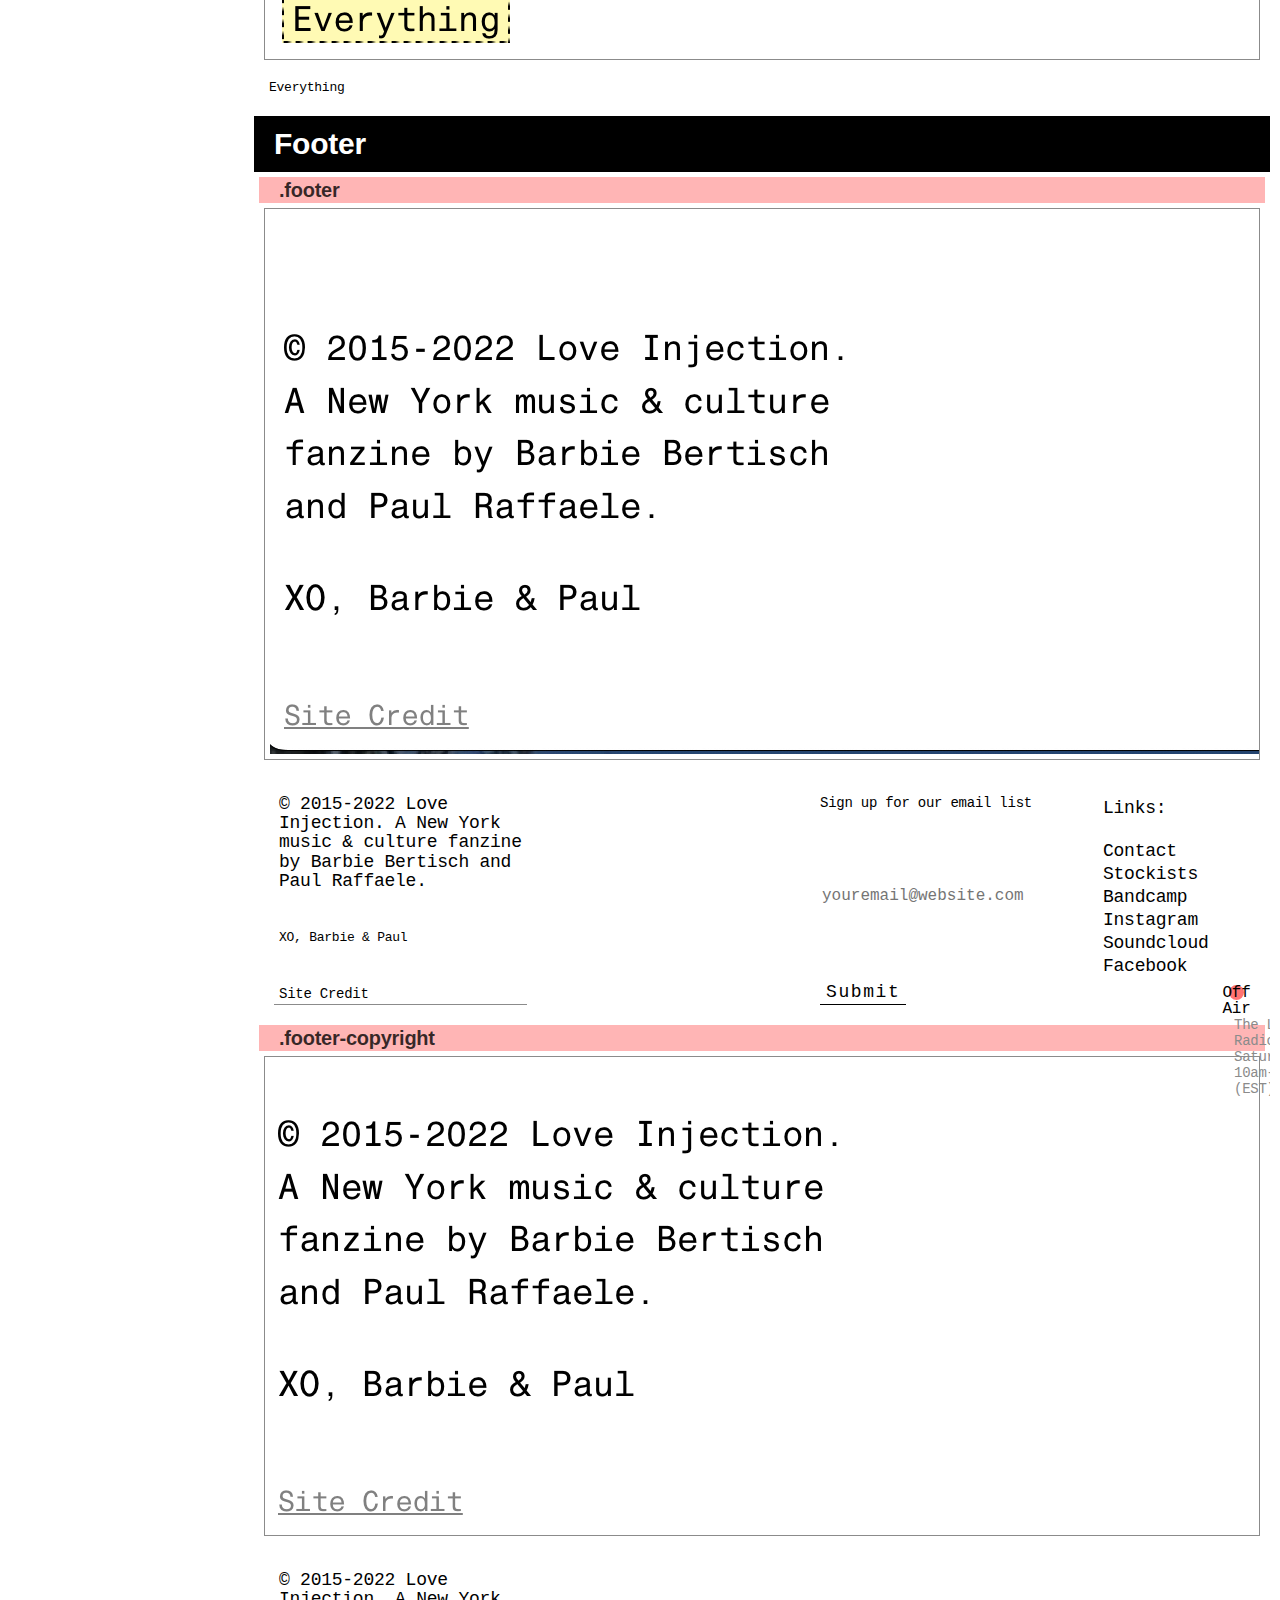
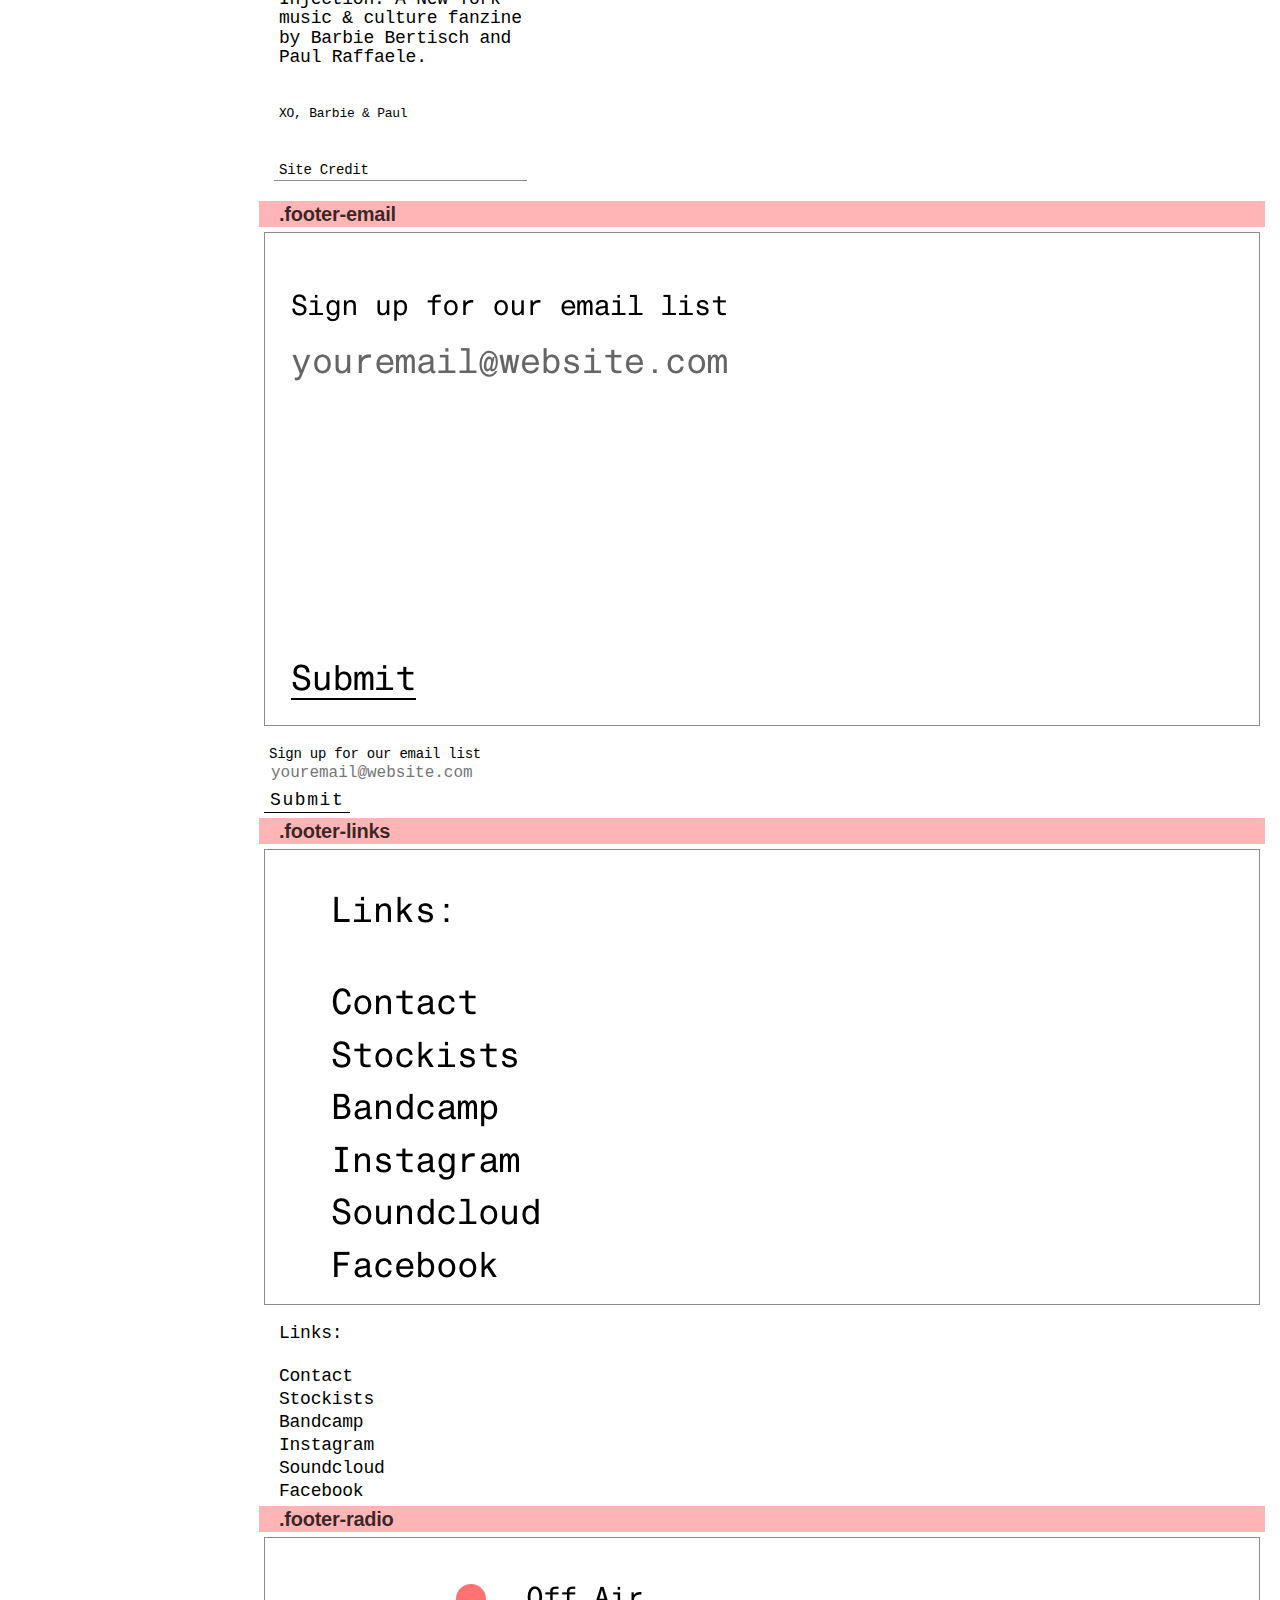
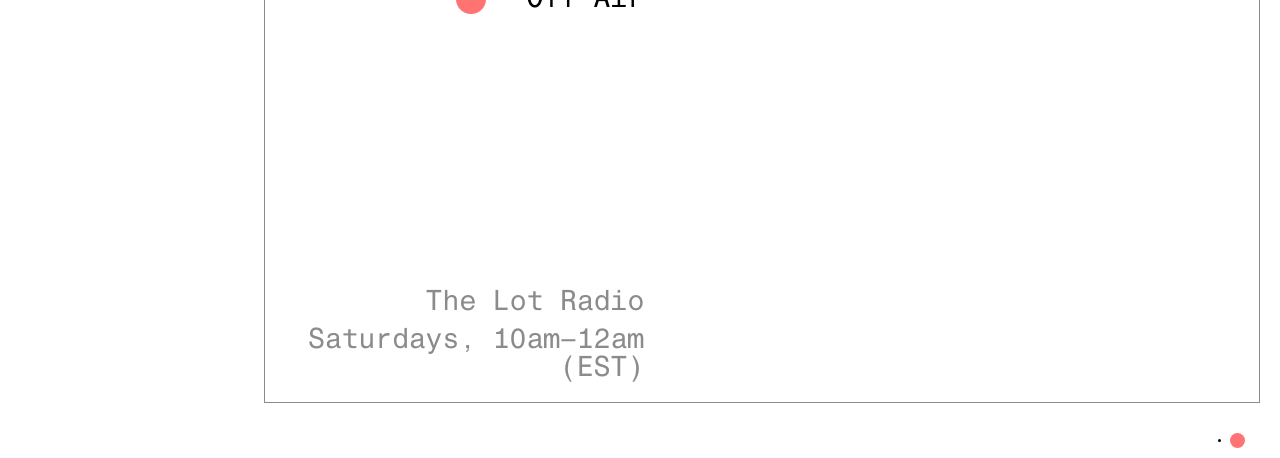
==== commit 6206ea80: "uppercase CSS on components page" ====
--- a/components/index.html
+++ b/components/index.html
@@ -8,8 +8,8 @@
     <link rel="preconnect" href="https://fonts.googleapis.com">
     <link rel="preconnect" href="https://fonts.gstatic.com" crossorigin>
     <link href="https://fonts.googleapis.com/css2?family=Lato:wght@700&family=Open+Sans&family=Roboto+Mono:wght@100&family=Roboto+Slab:wght@900&display=swap" rel="stylesheet">
-    <link rel="stylesheet" href="../css/normalize.css"/>
-    <link rel="stylesheet" href="../css/main.css"/>
+    <link rel="stylesheet" href="../CSS/normalize.css">
+    <link rel="stylesheet" href="../CSS/main.css">
 </head>
 
 <body>
--- a/CSS/main.css
+++ b/CSS/main.css
@@ -0,0 +1,438 @@
+:root {
+    --font-mono: Roboto Mono Medium, monospace;
+    --font-san-serif: Roboto, sans-serif;
+    --black: #000;
+    --white: #fff;
+    --gray: #8b8b8b;
+    --pale-yellow: #fffab4;
+    --light-red: #ff7373;
+    --red: #E83634;
+}
+
+/*main*/
+html {
+    box-sizing: border-box;
+  }
+  
+  *, *:before, *:after {
+    box-sizing: inherit;
+    margin: 5px 5px
+  }
+
+h1 {
+    font-family: sans-serif;
+    font-size: 35px;
+    padding-left: 5px;
+    margin: 20px 10px 10px 0px;
+    line-height: 1.5rem;
+}  
+
+h2 {
+    font-family: sans-serif;
+    font-size: 30px;
+    margin: 10px 0px 0px 0px;
+    padding: 20px 20px;
+    background-color: #000;
+    color: #fff;
+}
+
+h3 {
+    font-family: sans-serif;
+    font-size: 20px;
+    margin: 0px 0px 0px 0px;
+    padding: 5px 10px;
+    background-color: #ff737386;
+    color: rgba(0, 0, 0, 0.785);
+}
+
+p {
+    font-family: var(--font-mono);
+    font-size: small;
+    margin: 20px 20px 20px 0px; 
+    padding-left: 5px;
+}
+
+a {
+    text-decoration: none;
+    color: #000;
+    margin: 0px;
+}
+a:hover {
+    text-decoration: underline;
+    margin: 0px;
+}
+
+.navbar {
+    position: fixed;
+    float: left;
+    width: 20%;
+    height: 100%;
+    background-color: #ff7373;
+}
+
+.main {
+    float: right;
+    width: 80%;
+    overflow: auto;
+}
+
+ul {
+    padding: 0;
+}
+
+/*Typogrophy*/  
+body {
+    font-family: var(--font-mono);
+    color: var(--black);
+    font-size: x-small;
+    line-height: 1rem;
+    letter-spacing: -.25px;
+}  
+
+img {
+    display: block;
+}
+
+/*components*/
+.component__name {
+    padding-left: 20px;
+}
+
+.component__img {
+    max-width: initial;
+    border: 1px solid var(--gray);
+    overflow-x: auto;
+    margin-bottom: 20px;
+}
+
+.component-header__blk {
+    font-family: var(--font-mono);
+    font-size: 15px;
+    font-weight: 200;
+    letter-spacing: -.25px;;
+    color: #000;
+}
+
+.component-header__white {
+    font-family: var(--font-mono);
+    font-size: 15px;
+    font-weight: 225    ;
+    color: var(--white);
+    background-color: rebeccapurple;
+    width: 225px;
+    padding: 10px 10px;
+}
+
+/*page header*/
+.wordmark {
+    font-family: sans-serif;
+    text-align: center;
+    font-weight: 700;
+    font-size: 3.4rem;
+    letter-spacing: -4px;
+    line-height: 3rem;
+    margin-left: 0;
+    padding-left: 0;
+}
+
+.main-nav {
+   display: grid;  
+   position: sticky;
+   top: 0;
+   height: 20px;
+}
+
+.main-nav__list {
+    display: grid;
+    grid-template-columns: repeat(12, minmax(81px, 1fr));
+    grid-template-rows: 71px;
+    grid-gap: 10px;
+    list-style: none;
+    padding-top: 0px;
+}
+
+.main-nav__index {
+    grid-column: 1 / 3;
+}
+
+.main-nav__logo {
+    grid-column: 4 / 6;
+}
+
+.main-nav__cart {
+    grid-column: 7 / 9;
+}
+
+.radio-indicator__button {
+    background-color: #ff7373;
+    width: 15px;
+    height: 15px;
+    border-radius: 15px;
+    grid-column: 9;
+    justify-self: end;  
+}
+
+.radio-indicator__status {
+    padding-left: 10px;
+    padding-right: 50px;
+    display: flex;
+    flex-wrap: wrap;
+    grid-column: 10;
+    justify-self: center;
+}
+
+.radio-indicator__title {
+    grid-column: 11 / 13;
+    display: flex;
+    flex-wrap: wrap;
+    color: var(--gray);
+}
+
+/*cover section*/
+.cover-section {
+    display: grid;
+    grid-template-columns: repeat(12, minmax(81px, 1fr));
+    grid-template-rows: 973px;
+    grid-gap: 10px;
+    margin-top: 150px;
+}
+
+.cover-section__left {
+    display: flex;
+    flex-wrap: wrap;
+    flex-direction: column;
+    justify-content: space-between;
+    align-items: center;
+    padding: 20px 10px;
+    margin: 0px;
+    background-color: var(--red);
+    grid-column: 1 / 7;
+}
+
+.cover-section__right {
+    display: flex;
+    flex-wrap: wrap;
+    flex-direction: column;
+    justify-content: space-between;
+    align-items: center;
+    padding: 20px 10px;
+    margin: 0px;
+    background-color: rgb(75, 58, 106);
+    grid-column: 7 / 13;
+}
+
+.cover-section__title {
+    color: var(--white);
+    letter-spacing: .05rem;
+    grid-column: 1 / 6;
+    font-size: 14px;
+    align-self: flex-start;
+}
+
+.cover-section__photo {
+    display: flex;
+}
+
+.cover-section__info {
+    color: var(--white);
+    letter-spacing: .05rem;
+    font-size: 14px;
+    align-self: flex-start;
+}
+
+.cover-section__text {
+    color: var(--white);
+    font-size: 16px;
+    background-color: #E83634;
+    width: 550px;
+    padding: 5px 10px;
+}
+
+/*merch section*/
+.section-merch{
+    display: grid;
+    grid-template-columns: repeat(3, minmax(282px,1fr));
+    grid-gap: 15px;
+    margin-top: 10px;
+}
+
+.collection {
+    display: grid;
+    grid-template-columns: repeat(4, minmax(0, 1fr));
+    position: relative;
+}
+
+.sticky-filter {
+    position: -webkit-sticky;
+    position: sticky;
+    top: 0;
+    height: 100px;
+}
+
+.filter-toggle__item a:hover {
+    background-color: #fffab4;
+    padding: 5px 50px 5px 5px;
+    text-decoration: none;
+}
+
+.merch-item__img {
+    margin: 0;
+}
+
+.merch-item__price {
+    font-family: var(--font-mono);
+    font-size: 14px;
+    margin: 0px;
+    padding: 10px 0px;
+    color: var(--gray)
+}
+
+.merch-item__title {
+    font-family: var(--font-mono);
+    font-size: .875rem;
+    line-height: 1.25rem;
+    margin-bottom: 10px;
+    color: var(--black);
+    margin: 30px 0px 0px 0px;
+    padding-left: 0;
+    width: 284px;
+}
+
+/*filter toggle*/
+.filter-toggle {
+    list-style: none;
+    padding: 0px 10px 0px 10px;
+    margin-bottom: 20px;
+}
+
+.filter-toggle__title {
+    font-size: 15px;
+    padding-left: 10px;
+    padding-top: 10px;
+}
+
+.filter-toggle__item {
+    font-size: 20px;
+    padding: 2px 10px;
+}
+
+.load-more {
+    grid-column: 2;
+    padding: 5px 5px;
+    background-color: #fffab4;
+    width: 116px;
+    font-size: 17px;
+    letter-spacing: .05rem;
+    border: dashed;
+    margin-bottom: 40px;
+}
+
+/*footer section*/
+.footer-grid {
+    display: grid;
+    grid-template-columns: repeat(12, minmax(81px, 1fr));
+    grid-template-rows: 220px;
+    grid-gap: 10px;
+    list-style: none;
+    padding: 10px 0px
+}
+
+.footer-details {
+    grid-column: 1 / 4;
+    line-height: 1.2rem;
+    padding: 0;
+    display: flex;
+    flex-direction: column;
+    justify-content: space-between;
+}
+
+.footer-copyright {
+    font-size: 18px;
+    margin: 0
+}
+
+.footer-copyright__credit {
+    color: var(--gray);
+    font-size: 14px;
+    border-bottom: 1px solid #8b8b8b;
+    margin: 0;
+}
+
+.component__code-footer__email {
+    height: 200px;
+}
+
+.footer-email {
+    grid-column: 7 / 10;
+    display: flex;
+    flex-direction: column;
+    justify-content: space-between;
+    align-items: flex-start;
+}
+
+.footer-signup {
+    font-size: 14px;
+    margin: 0;
+    padding: 0;
+}
+
+.input {
+    background-color: var(--white);
+    border: none;
+    padding: 2px 2px;
+    font-size: 16px;
+    width: 300px;
+}
+
+.button {
+    background-color: var(--white);
+    border: none;
+    border-bottom: .5px solid var(--black);
+    font-size: 18px;
+    letter-spacing: .1rem;
+}
+
+.footer-links__list {
+    list-style: none;
+    padding: 0;
+    font-size: 18px;
+    line-height: 1.12rem;
+}
+
+.footer-links {
+    grid-column: 10 / 11;
+    justify-content: flex-start;
+}
+
+.footer-links__header {
+    padding-bottom: 20px;
+}
+
+.footer-radio {
+    grid-column: 11 / 13;
+    display: flex;
+    flex-direction: column;
+    justify-content: space-between;
+    padding-left: 40px;
+}
+
+.radio-indicator__status {
+    font-size: 16px;
+    margin: 0;
+    padding: 0;
+    display: flex;
+    justify-content: space-between;
+}
+
+.footer-radio__indicator {
+    display: inline-flex;
+}
+
+.radio-indicator__title {
+    font-size: 14px;
+    margin: 0;
+    display: flex;
+    flex-direction: column;
+    align-items: flex-end;
+}
+
